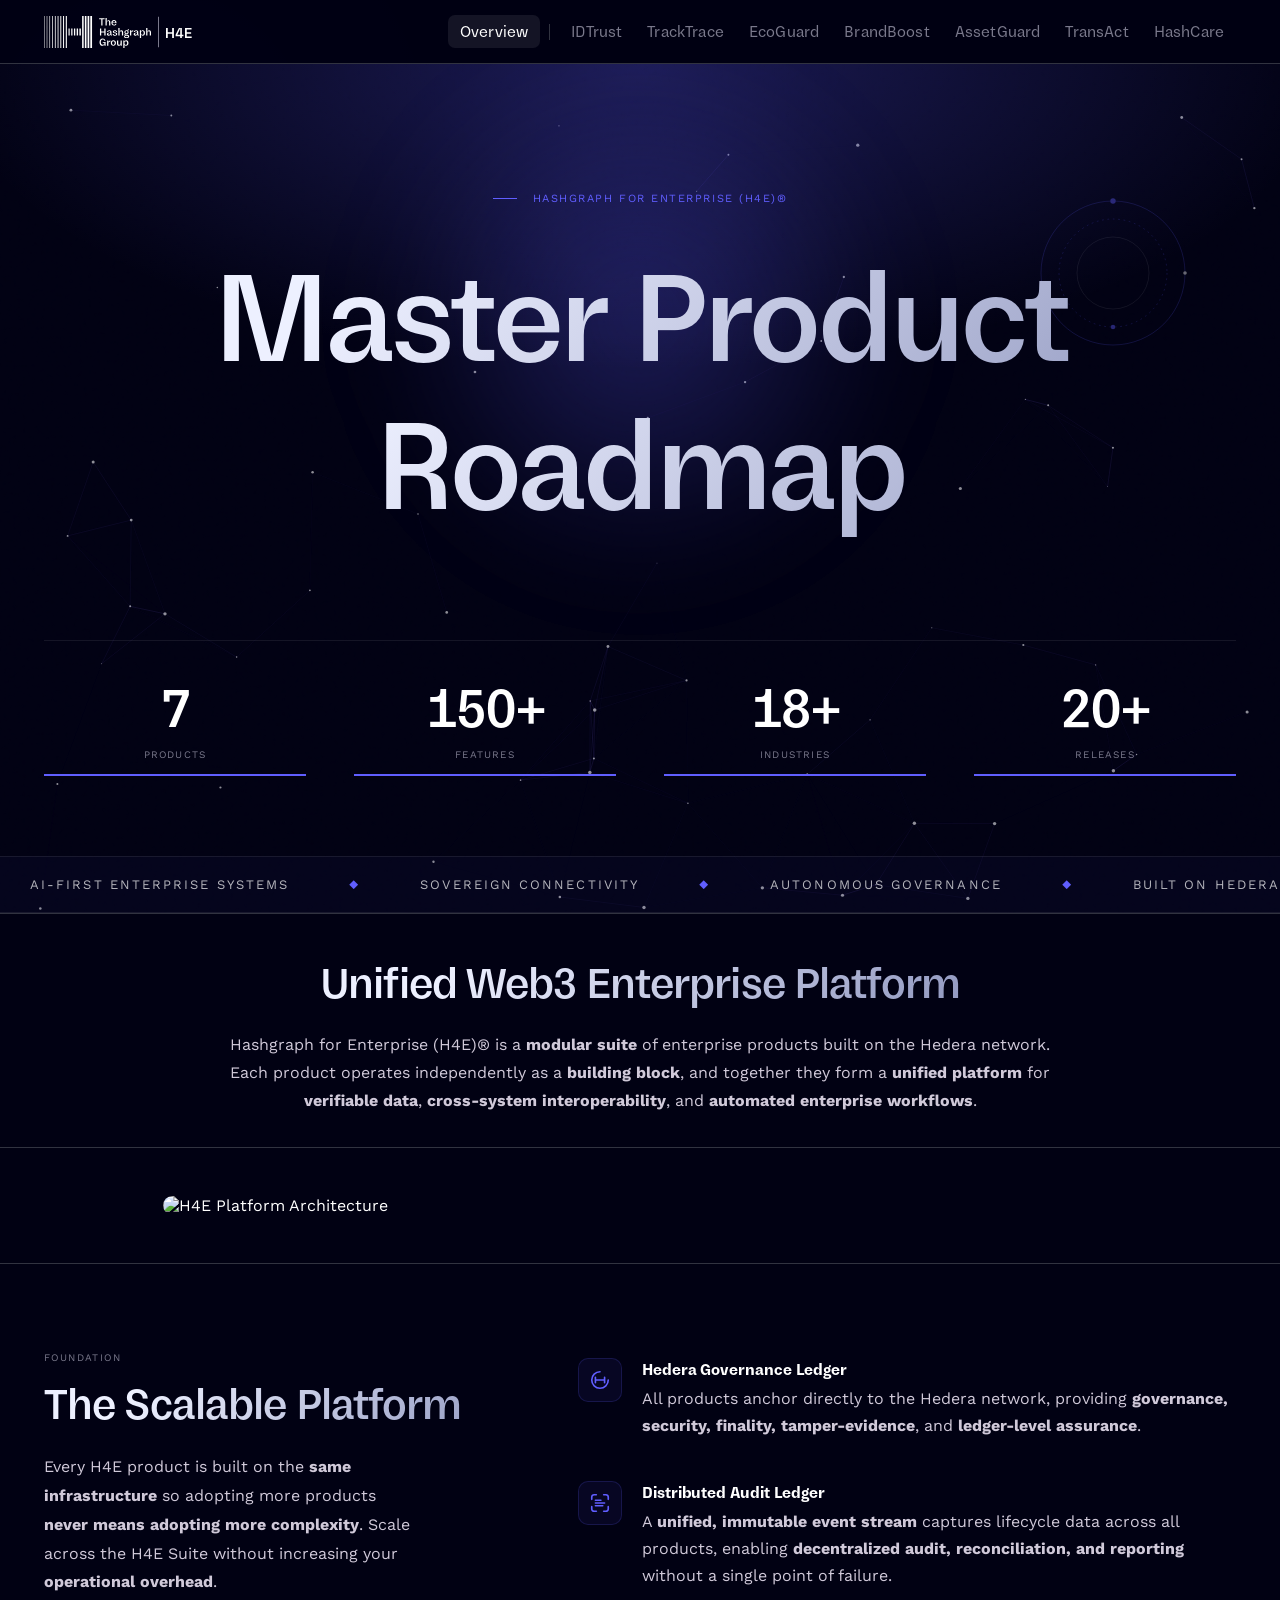
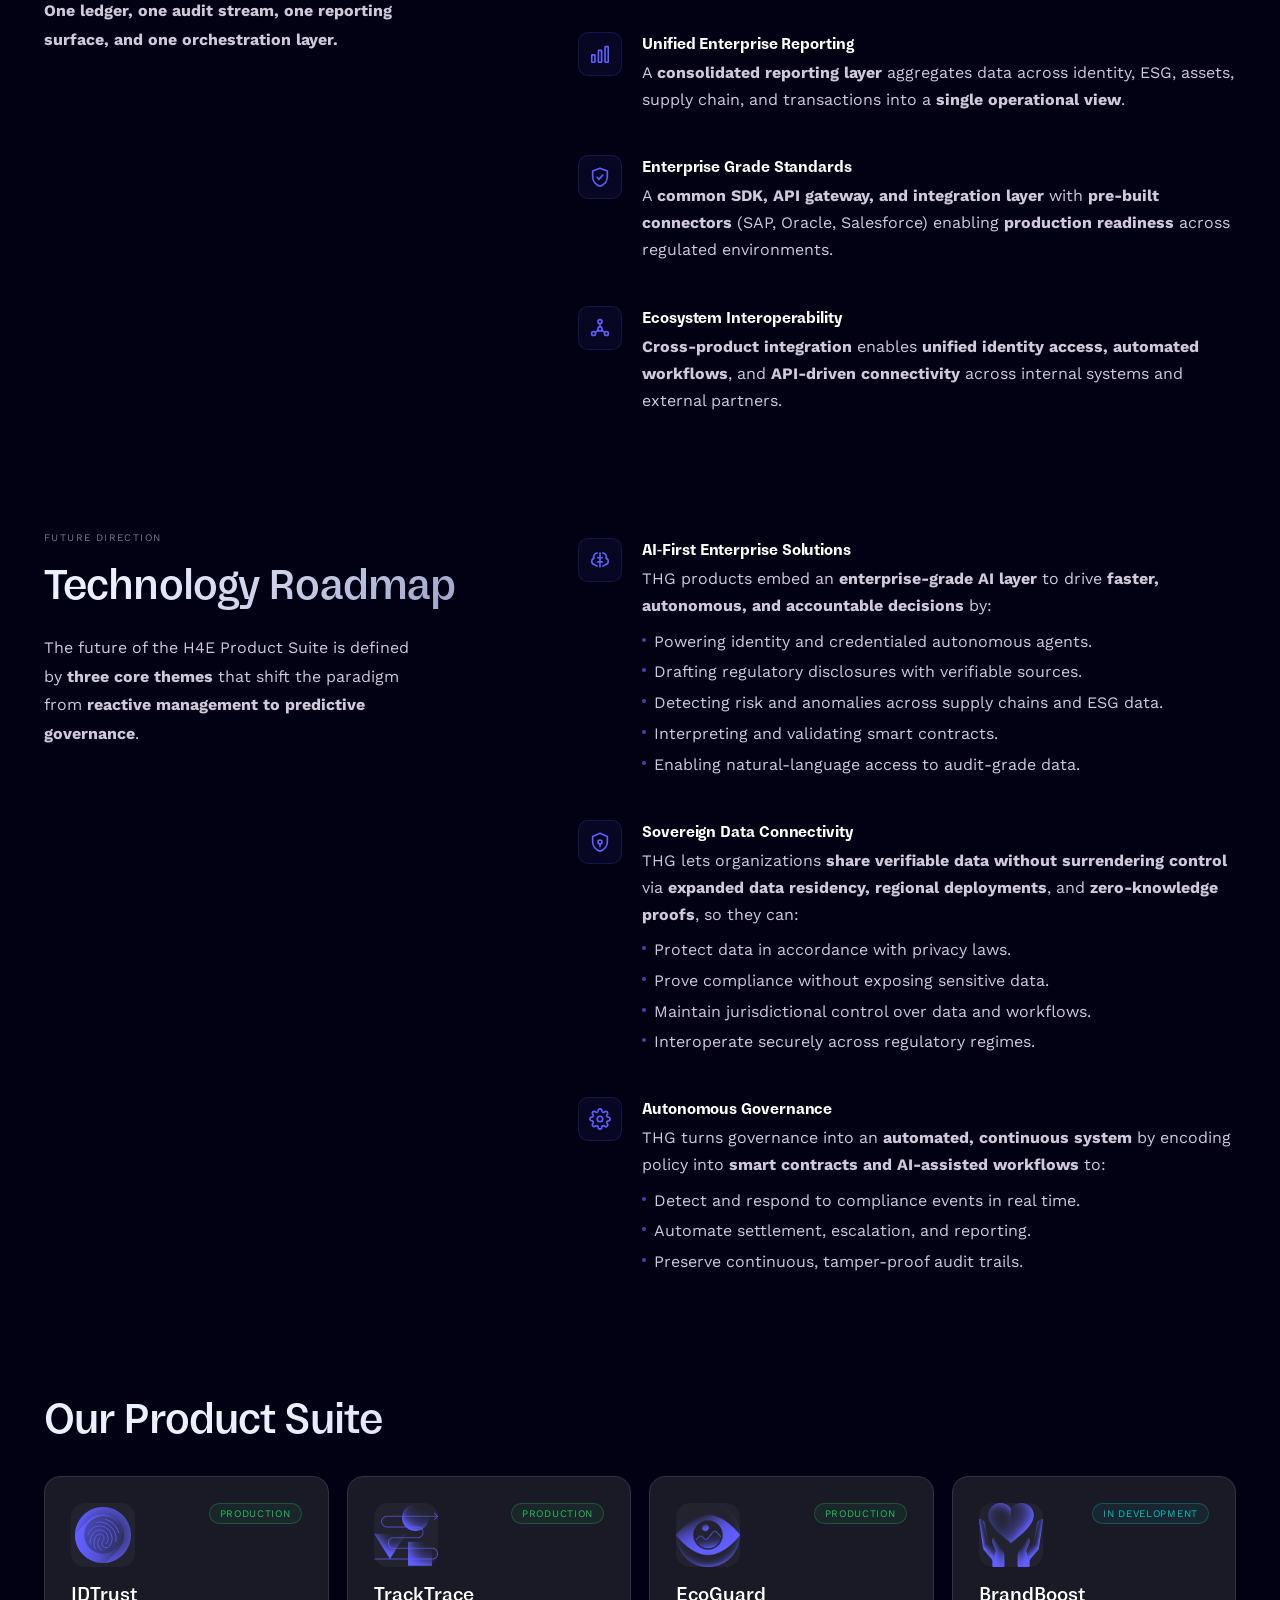
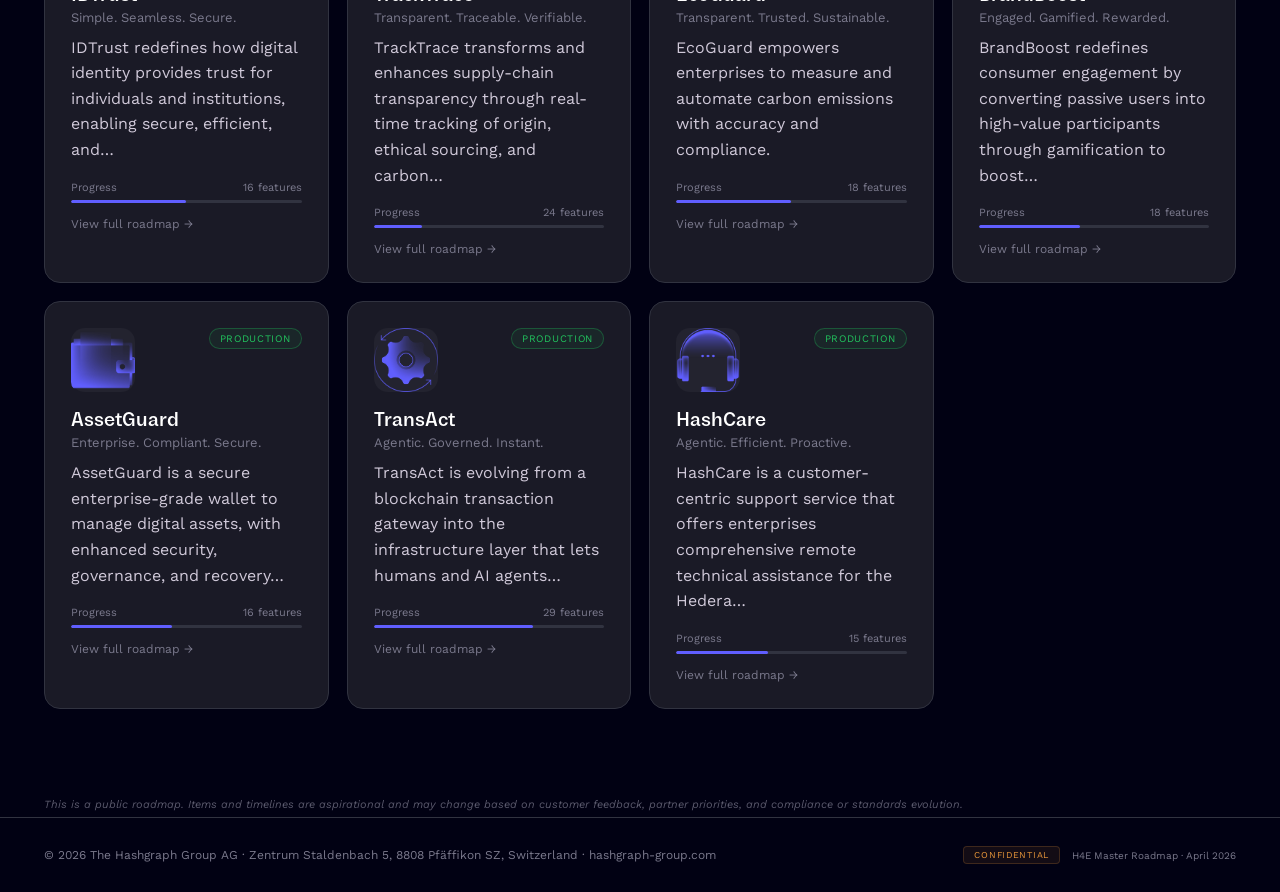
==== index.html @ 120675dd "Add files via upload" ====
<!DOCTYPE html>
<html lang="en">
<head>
<meta charset="UTF-8">
<meta name="viewport" content="width=device-width, initial-scale=1.0">
<title>H4E Master Product Roadmap · The Hashgraph Group</title>
<link rel="preconnect" href="https://fonts.googleapis.com">
<link rel="preconnect" href="https://fonts.gstatic.com" crossorigin>
<link href="https://fonts.googleapis.com/css2?family=Work+Sans:wght@400;500;600&display=swap" rel="stylesheet">
<link rel="icon" type="image/svg+xml" href="data:image/svg+xml,%3Csvg xmlns='http://www.w3.org/2000/svg' viewBox='0 -8 48 48'%3E%3Cpath fill='%23EDF0FF' d='M 0.47 0 L 0 0 L 0 32 L 0.47 32 Z M 3.866 0 L 3.277 0 L 3.277 32 L 3.866 32 Z M 7.261 0 L 6.557 0 L 6.557 32 L 7.261 32 Z M 10.655 0 L 9.833 0 L 9.833 32 L 10.655 32 Z M 14.051 0 L 13.11 0 L 13.11 32 L 14.051 32 Z M 17.446 0 L 16.387 0 L 16.387 32 L 17.446 32 Z M 20.841 0 L 19.667 0 L 19.667 32 L 20.841 32 Z M 24.233 0 L 22.94 0 L 22.94 32 L 24.233 32 Z M 27.628 12.434 L 26.217 12.434 L 26.217 19.56 L 27.628 19.56 Z M 31.023 12.434 L 29.494 12.434 L 29.494 19.56 L 31.023 19.56 Z M 34.418 12.434 L 32.77 12.434 L 32.77 19.56 L 34.418 19.56 Z M 37.813 12.434 L 36.05 12.434 L 36.05 19.56 L 37.813 19.56 Z M 41.208 0 L 39.327 0 L 39.327 32 L 41.208 32 Z M 44.604 0 L 42.604 0 L 42.604 32 L 44.604 32 Z M 47.999 0 L 45.88 0 L 45.88 32 L 47.999 32 Z'/%3E%3C/svg%3E">
<style>
  @font-face{
    font-family:'THG Swinton';
    src:url('fonts/THGSwinton-Regular.woff2') format('woff2');
    font-weight:400;
    font-style:normal;
    font-display:swap;
  }
  @font-face{
    font-family:'THG Swinton';
    src:url('fonts/THGSwinton-Medium.woff2') format('woff2');
    font-weight:500;
    font-style:normal;
    font-display:swap;
  }
  @font-face{
    font-family:'THG Swinton';
    src:url('fonts/THGSwinton-Bold.woff2') format('woff2');
    font-weight:700;
    font-style:normal;
    font-display:swap;
  }
  :root {
    /* THG Brand Portal Typography: Swinton Regular = body/lead/notes; Medium = headlines & subheads; Bold = titles & emphasis */
    --font-body:'Work Sans',sans-serif;
    --font-display:'THG Swinton',Georgia,'Times New Roman',serif;
    --bg: #010113;
    --surface: #1a1a26;
    --surface2: #0d0d1f;
    --border: #313340;
    --border-active: #4a4d5c;
    --text: #ffffff;
    --text-2: #d0c9d9;
    --text-3: #7a798c;
    --accent: #605EFF;
    --c-transact:    #3c39e6;
    --c-ecoguard:    #27AE60;
    --c-idtrust:     #A78BFA;
    --c-tracktrace:  #F0B35E;
    --c-assetguard:  #0EA5E9;
    --c-hashcare:    #D946EF;
    --c-brandboost:  #22D3EE;
    --bg-transact:   rgba(96,94,255,0.09);
    --bg-ecoguard:   rgba(39,174,96,0.09);
    --bg-idtrust:    rgba(139,111,255,0.09);
    --bg-tracktrace: rgba(232,150,58,0.09);
    --bg-assetguard: rgba(46,156,202,0.09);
    --bg-hashcare:   rgba(232,67,147,0.09);
    --bg-brandboost: rgba(0,197,190,0.09);
  }
  *,*::before,*::after{box-sizing:border-box;margin:0;padding:0;}
  html{scroll-behavior:smooth;}
  body{font-family:var(--font-body);font-weight:400;background:var(--bg);color:var(--text);min-height:100vh;overflow-x:hidden;}
  .bg-orbs{position:fixed;inset:0;z-index:0;pointer-events:none;overflow:hidden;}
  .bg-orbs::before{content:'';position:absolute;width:700px;height:700px;top:-200px;left:-200px;background:radial-gradient(circle,rgba(96,94,255,0.07) 0%,transparent 70%);border-radius:50%;}
  .bg-orbs::after{content:'';position:absolute;width:600px;height:600px;bottom:-150px;right:-100px;background:radial-gradient(circle,rgba(0,197,190,0.05) 0%,transparent 70%);border-radius:50%;}
  .wrap{position:relative;z-index:1;}

  /* HEADER */
  header{height:64px;display:flex;align-items:center;justify-content:space-between;padding:0 44px;border-bottom:1px solid var(--border);background:rgba(1,1,19,0.82);backdrop-filter:blur(14px);position:sticky;top:0;z-index:200;}
  .thg-logo{display:inline-flex;align-items:center;text-decoration:none;color:var(--text);height:32px;transition:opacity .2s;}
  .thg-logo:hover{opacity:.8;}
  .thg-logo svg{height:32px;width:auto;display:block;fill:currentColor;}
  .hdr-pill{font-family:var(--font-body);font-weight:400;font-size:10px;letter-spacing:0.1em;text-transform:uppercase;color:var(--accent);background:var(--bg-transact);border:1px solid rgba(96,94,255,0.25);padding:4px 12px;border-radius:20px;}
  .hdr-right{display:flex;align-items:center;gap:16px;}
  .hdr-conf{font-family:var(--font-body);font-weight:400;font-size:10px;letter-spacing:0.08em;text-transform:uppercase;color:#E8963A;background:rgba(232,150,58,0.08);border:1px solid rgba(232,150,58,0.2);padding:3px 10px;border-radius:4px;}
  .hdr-date{font-family:var(--font-body);font-weight:400;font-size:11px;color:var(--text-3);}

  /* HERO */
  .hero{padding:64px 44px 52px;border-bottom:1px solid var(--border);}
  .hero-sec{display:none;}
  .hero-sec.on{display:block;animation:fadeUp .3s ease both;}
  .hero-eyebrow{display:inline-flex;align-items:center;gap:10px;font-family:var(--font-body);font-weight:400;font-size:11px;letter-spacing:0.14em;text-transform:uppercase;color:var(--accent);margin-bottom:22px;}
  .hero-eyebrow::before{content:'';width:24px;height:1px;background:var(--accent);}
  .hero-h1{font-family:var(--font-display);font-size:clamp(44px,6vw,76px);font-weight:500;line-height:1.04;letter-spacing:-0.025em;background:linear-gradient(130deg,#EDF0FF 20%,#9198C0 100%);-webkit-background-clip:text;-webkit-text-fill-color:transparent;background-clip:text;max-width:680px;margin-bottom:18px;}
  .hero-sub{font-size:16px;color:var(--text-2);line-height:1.75;max-width:500px;margin-bottom:48px;}
  .hero-stats{display:flex;gap:48px;flex-wrap:wrap;}
  .hstat-n{font-family:var(--font-display);font-size:38px;font-weight:500;color:var(--text);line-height:1;}
  .hstat-l{font-size:11px;font-family:var(--font-body);font-weight:400;letter-spacing:0.1em;text-transform:uppercase;color:var(--text-3);margin-top:5px;}
  .hero-product{display:flex;align-items:center;gap:24px;margin-bottom:24px;}
  .hero-logo{width:80px;height:80px;border-radius:16px;object-fit:contain;background:rgba(255,255,255,0.04);padding:6px;}
  .hero-logo-ph{width:80px;height:80px;border-radius:16px;background:rgba(255,255,255,0.04);display:flex;align-items:center;justify-content:center;font-size:36px;}
  .hero-title-wrap{display:flex;flex-direction:column;gap:4px;}
  .hero-tagline{font-size:18px;font-style:normal;color:var(--text-2);}

  /* NAV */
  .main-nav{display:flex;align-items:center;gap:1px;overflow-x:auto;scrollbar-width:none;flex-shrink:1;min-width:0;}
  .main-nav::-webkit-scrollbar{display:none;}
  .nav-sep{width:1px;height:16px;background:var(--border);margin:0 8px;flex-shrink:0;}
  .nav-link{display:flex;align-items:center;gap:7px;padding:7px 12px;font-family:var(--font-display);font-size:16px;font-weight:400;color:var(--text-3);border:none;border-radius:7px;background:none;cursor:pointer;white-space:nowrap;letter-spacing:0.01em;transition:color .2s,background .2s;}
  .nav-link:hover{color:var(--text);background:rgba(255,255,255,0.05);}
  .nav-link.on{color:var(--text);background:rgba(255,255,255,0.08);}
  .nav-link svg,.nav-link img{width:18px;height:18px;border-radius:4px;object-fit:contain;flex-shrink:0;}
  .nav-link .ndot{width:7px;height:7px;border-radius:50%;flex-shrink:0;}

  /* MAIN */
  main{padding:44px;}
  .sec{display:none;}
  .sec.on{display:block;animation:fadeUp .3s ease both;}
  @keyframes fadeUp{from{opacity:0;transform:translateY(10px)}to{opacity:1;transform:translateY(0)}}

  /* SECTION LABEL */
  .slabel{font-family:var(--font-body);font-weight:400;font-size:10px;letter-spacing:0.14em;text-transform:uppercase;color:var(--text-3);display:flex;align-items:center;gap:14px;margin-bottom:22px;margin-top:40px;}
  .slabel:first-child{margin-top:0;}
  .slabel::after{content:'';flex:1;height:1px;background:var(--border);}

  /* PRODUCT CARDS */
  .pgrid{display:grid;grid-template-columns:repeat(4,1fr);gap:18px;margin-bottom:44px;max-width:1440px;margin-left:auto;margin-right:auto;padding:0;}
  @media(min-width:1441px){.pgrid{padding:0 8px;}}
  @media(max-width:1200px){.pgrid{grid-template-columns:repeat(3,1fr);max-width:none;}}
  .pcard{background:var(--surface);border:1px solid var(--border);border-radius:16px;padding:26px;cursor:pointer;position:relative;overflow:hidden;transition:border-color .22s,transform .22s,box-shadow .22s;}
  .pcard:hover{border-color:var(--border-active);transform:translateY(-3px);box-shadow:0 18px 48px rgba(0,0,0,0.45);}
  .pcard::before{content:'';position:absolute;inset:0;opacity:0;border-radius:inherit;transition:opacity .25s;pointer-events:none;}
  .pcard:hover::before{opacity:1;}
  .pcard[data-p=transact]::before{background:radial-gradient(ellipse 80% 60% at 0% 0%,var(--bg-transact),transparent);}
  .pcard[data-p=ecoguard]::before{background:radial-gradient(ellipse 80% 60% at 0% 0%,var(--bg-ecoguard),transparent);}
  .pcard[data-p=idtrust]::before{background:radial-gradient(ellipse 80% 60% at 0% 0%,var(--bg-idtrust),transparent);}
  .pcard[data-p=tracktrace]::before{background:radial-gradient(ellipse 80% 60% at 0% 0%,var(--bg-tracktrace),transparent);}
  .pcard[data-p=assetguard]::before{background:radial-gradient(ellipse 80% 60% at 0% 0%,var(--bg-assetguard),transparent);}
  .pcard[data-p=hashcare]::before{background:radial-gradient(ellipse 80% 60% at 0% 0%,var(--bg-hashcare),transparent);}
  .pcard[data-p=brandboost]::before{background:radial-gradient(ellipse 80% 60% at 0% 0%,var(--bg-brandboost),transparent);}

  .pcard-top{display:flex;align-items:flex-start;justify-content:space-between;margin-bottom:16px;}
  .pcard-logo{width:56px;height:56px;border-radius:12px;object-fit:contain;background:rgba(255,255,255,0.04);padding:4px;}
  .pcard-logo-ph{width:56px;height:56px;border-radius:12px;background:rgba(255,255,255,0.04);display:flex;align-items:center;justify-content:center;font-size:26px;}
  .pbadge{font-family:var(--font-body);font-weight:400;font-size:10px;letter-spacing:0.07em;text-transform:uppercase;padding:4px 10px;border-radius:20px;border:1px solid;}
  .b-live{color:#22C55E;border-color:rgba(34,197,94,.3);background:rgba(34,197,94,.07);}
  .b-active{color:#00C5BE;border-color:rgba(0,197,190,.3);background:rgba(0,197,190,.07);}
  .b-new{color:#E8963A;border-color:rgba(232,150,58,.3);background:rgba(232,150,58,.07);}
  .b-evo{color:#E84393;border-color:rgba(232,67,147,.3);background:rgba(232,67,147,.07);}

  .pcard-name{font-family:var(--font-display);font-size:20px;font-weight:500;color:var(--text);margin-bottom:4px;}
  .pcard-tag{font-size:13px;font-style:normal;font-weight:400;color:var(--text-3);margin-bottom:10px;}
  .pcard-desc{font-size:16px;color:var(--text-2);line-height:1.6;margin-bottom:18px;}
  .pill-row{display:flex;gap:6px;flex-wrap:wrap;margin-bottom:18px;}
  .pill{font-size:11px;font-weight:500;padding:3px 10px;border-radius:20px;border:1px solid;}
  .prog-meta{display:flex;justify-content:space-between;font-size:11px;font-family:var(--font-body);font-weight:400;color:var(--text-3);margin-bottom:6px;}
  .prog-bar{height:3px;background:var(--border);border-radius:2px;overflow:hidden;}
  .prog-fill{height:100%;border-radius:2px;transition:width 1.1s cubic-bezier(.4,0,.2,1);}
  .pcard-cta{margin-top:14px;font-size:12px;color:var(--text-3);transition:color .2s;}
  .pcard:hover .pcard-cta{color:var(--accent);}

  /* INFRA */
  .infra-grid{display:grid;grid-template-columns:repeat(auto-fill,minmax(240px,1fr));gap:14px;margin-bottom:44px;}
  .infra-card{background:var(--surface);border:1px solid var(--border);border-radius:12px;padding:18px;}
  .infra-icon{font-size:20px;margin-bottom:8px;}
  .infra-title{font-family:var(--font-display);font-size:14px;font-weight:500;color:var(--text);margin-bottom:5px;}
  .infra-desc{font-size:16px;color:var(--text-2);line-height:1.6;}

  /* TIMELINE */
  .tl-wrap{overflow-x:auto;border:1px solid var(--border);border-radius:16px;background:var(--surface);}
  .tl-inner{min-width:860px;}
  .tl-year-row{display:grid;grid-template-columns:168px 4fr 4fr;background:rgba(255,255,255,0.025);border-bottom:1px solid var(--border);}
  .tl-yr-cell{padding:9px 14px;font-family:var(--font-body);font-size:10px;font-weight:500;letter-spacing:0.12em;text-transform:uppercase;border-right:1px solid var(--border);text-align:center;}
  .tl-yr-cell.y26{color:var(--accent);}
  .tl-yr-cell.y27{color:var(--c-brandboost);}
  .tl-head{display:grid;grid-template-columns:168px repeat(8,1fr);background:var(--surface2);border-bottom:1px solid var(--border);position:sticky;top:0;z-index:10;}
  .tl-hc{padding:13px 10px;font-family:var(--font-body);font-weight:400;font-size:10px;color:var(--text-3);letter-spacing:0.08em;text-align:center;border-right:1px solid var(--border);}
  .tl-hc:first-child{text-align:left;padding-left:16px;}
  .tl-hc.now{color:var(--c-brandboost);}
  .tl-row{display:grid;grid-template-columns:168px repeat(8,1fr);border-bottom:1px solid var(--border);min-height:54px;align-items:center;}
  .tl-row:last-child{border-bottom:none;}
  .tl-row:hover{background:rgba(255,255,255,0.018);}
  .tl-prod{padding:10px 14px;display:flex;align-items:center;gap:9px;border-right:1px solid var(--border);}
  .tl-plogo{width:22px;height:22px;border-radius:5px;object-fit:contain;flex-shrink:0;background:rgba(255,255,255,0.04);padding:2px;}
  .tl-pname{font-family:var(--font-display);font-size:12px;font-weight:500;color:var(--text);white-space:nowrap;overflow:hidden;text-overflow:ellipsis;}
  .tl-cell{padding:7px 4px;border-right:1px solid var(--border);height:100%;display:flex;align-items:center;}
  .tl-block{border-radius:6px;padding:5px 9px;font-size:10px;font-weight:500;white-space:nowrap;overflow:hidden;text-overflow:ellipsis;width:100%;}

  /* DETAIL */
  .back-btn{display:inline-flex;align-items:center;gap:8px;font-size:13px;color:var(--text-2);cursor:pointer;background:none;border:none;font-family:inherit;padding:0;margin-bottom:30px;transition:color .2s;}
  .back-btn:hover{color:var(--text);}
  .back-btn svg{transition:transform .2s;}
  .back-btn:hover svg{transform:translateX(-3px);}
  .d-hero{display:grid;grid-template-columns:1fr 270px;gap:30px;margin-bottom:36px;align-items:start;}
  @media(max-width:720px){.d-hero{grid-template-columns:1fr;}}
  .d-product-identity{display:flex;align-items:center;gap:18px;margin-bottom:20px;}
  .d-logo{width:68px;height:68px;border-radius:14px;object-fit:contain;background:rgba(255,255,255,0.04);padding:5px;}
  .d-logo-ph{width:68px;height:68px;border-radius:14px;display:flex;align-items:center;justify-content:center;font-size:30px;}
  .d-eyebrow{font-family:var(--font-body);font-weight:400;font-size:10px;letter-spacing:0.12em;text-transform:uppercase;color:var(--text-3);margin-bottom:4px;}
  .d-title{font-family:var(--font-display);font-size:36px;font-weight:700;color:var(--text);line-height:1;}
  .d-tagline{font-size:16px;font-style:normal;font-weight:400;color:var(--text-3);margin-top:4px;}
  .d-desc{font-size:16px;color:var(--text-2);line-height:1.75;max-width:480px;margin-bottom:22px;}
  .d-meta{display:flex;gap:28px;flex-wrap:wrap;}
  .dm-label{font-family:var(--font-body);font-weight:400;font-size:10px;letter-spacing:0.1em;text-transform:uppercase;color:var(--text-3);margin-bottom:4px;}
  .dm-val{font-family:var(--font-display);font-size:14px;font-weight:500;color:var(--text);}
  .d-stat-box{background:var(--surface);border:1px solid var(--border);border-radius:14px;padding:22px;}
  .dsrow{display:flex;justify-content:space-between;align-items:baseline;padding:9px 0;border-bottom:1px solid var(--border);}
  .dsrow:last-child{border-bottom:none;}
  .dsrow-l{font-size:12px;color:var(--text-2);}
  .dsrow-v{font-family:var(--font-display);font-size:22px;font-weight:700;}

  /* PHASES */
  .phases-grid{display:grid;grid-template-columns:repeat(auto-fit,minmax(270px,1fr));gap:18px;margin-bottom:36px;}
  .phase-card{background:var(--surface);border:1px solid var(--border);border-radius:14px;padding:22px;position:relative;overflow:hidden;}
  .phase-card-accent{position:absolute;top:0;left:0;right:0;height:3px;border-radius:14px 14px 0 0;}
  .ph-num{font-family:var(--font-body);font-weight:400;font-size:10px;letter-spacing:0.1em;text-transform:uppercase;color:var(--text-3);margin-bottom:7px;display:flex;align-items:center;gap:7px;}
  .ph-dot{width:6px;height:6px;border-radius:50%;flex-shrink:0;}
  .ph-title{font-family:var(--font-display);font-size:17px;font-weight:700;color:var(--text);margin-bottom:3px;}
  .ph-time{font-family:var(--font-body);font-weight:400;font-size:11px;color:var(--text-3);margin-bottom:14px;}
  .feat-list{list-style:none;}
  .feat-li{display:flex;align-items:flex-start;gap:8px;padding:5px 0;font-size:14px;color:var(--text-2);border-bottom:1px solid rgba(255,255,255,0.035);line-height:1.5;}
  .feat-li:last-child{border-bottom:none;}
  .feat-dot{width:5px;height:5px;border-radius:50%;flex-shrink:0;margin-top:7px;opacity:.55;}

  /* DECISIONS */
  .dec-grid{display:grid;grid-template-columns:repeat(auto-fill,minmax(280px,1fr));gap:14px;margin-bottom:36px;}
  .dec-card{background:var(--surface);border:1px solid var(--border);border-radius:12px;padding:18px;}
  .dec-title{font-family:var(--font-display);font-size:14px;font-weight:500;color:var(--text);margin-bottom:5px;}
  .dec-body{font-size:16px;color:var(--text-2);line-height:1.6;margin-bottom:10px;}
  .dtag{font-family:var(--font-body);font-weight:400;font-size:10px;padding:3px 8px;border-radius:4px;text-transform:uppercase;letter-spacing:0.06em;}
  .dt-res{background:rgba(34,197,94,.1);color:#22C55E;}
  .dt-tbf{background:rgba(232,150,58,.1);color:#E8963A;}
  .dt-oos{background:rgba(239,68,68,.1);color:#EF4444;}
  .dt-open{background:rgba(96,94,255,.1);color:#605EFF;}

  /* PROJECTS */
  .proj-grid{display:grid;grid-template-columns:repeat(auto-fill,minmax(230px,1fr));gap:14px;margin-bottom:36px;}
  .proj-card{background:var(--surface);border:1px solid var(--border);border-radius:12px;padding:18px;}
  .proj-tag{font-family:var(--font-body);font-weight:400;font-size:10px;letter-spacing:0.1em;text-transform:uppercase;margin-bottom:8px;}
  .proj-name{font-family:var(--font-display);font-size:14px;font-weight:500;color:var(--text);margin-bottom:4px;}
  .proj-desc{font-size:16px;color:var(--text-2);}

  /* INFO BANNER */
  .info-banner{border-radius:12px;padding:18px;margin-bottom:36px;font-size:13px;line-height:1.65;}
  .info-banner strong{display:block;font-size:13px;font-weight:700;margin-bottom:5px;}

  /* OVERVIEW HERO */
  .overview-hero{display:flex;flex-direction:column;gap:32px;margin-bottom:64px;}
  .overview-hero-content{display:flex;flex-direction:column;gap:18px;max-width:820px;margin:0 auto;text-align:center;align-items:center;}
  .overview-title{font-family:var(--font-display);font-size:44px;font-weight:500;color:var(--text);line-height:1.05;letter-spacing:-0.02em;background:linear-gradient(130deg,#EDF0FF 20%,#9198C0 100%);-webkit-background-clip:text;-webkit-text-fill-color:transparent;background-clip:text;}
  .overview-desc{font-size:16px;color:var(--text-2);line-height:1.75;}
  .overview-hero-image{width:100vw;position:relative;left:50%;transform:translateX(-50%);background:var(--bg);border:none;border-top:1px solid var(--border);border-bottom:1px solid var(--border);border-radius:0;padding:48px 44px;box-sizing:border-box;}
  .platform-diagram{width:80%;max-width:1100px;height:auto;border-radius:10px;display:block;margin:0 auto;}
  @media(max-width:900px){.overview-title{font-size:34px;}}

  /* SPLIT SECTIONS (Scalable / Tech Roadmap) */
  .split-section{display:grid;grid-template-columns:1fr 1.4fr;gap:64px;margin-bottom:88px;align-items:start;padding-top:24px;}
  .split-left{position:sticky;top:148px;}
  .split-eyebrow{font-family:var(--font-body);font-weight:400;font-size:10px;letter-spacing:0.14em;text-transform:uppercase;color:var(--text-3);margin-bottom:16px;}
  .split-title{font-family:var(--font-display);font-size:44px;font-weight:500;color:var(--text);line-height:1.05;letter-spacing:-0.02em;background:linear-gradient(130deg,#EDF0FF 20%,#9198C0 100%);-webkit-background-clip:text;-webkit-text-fill-color:transparent;background-clip:text;margin-bottom:20px;}
  .split-intro{font-family:var(--font-body);font-size:16px;font-weight:400;color:var(--text-2);line-height:1.8;max-width:380px;}
  .split-right{display:flex;flex-direction:column;gap:30px;}
  .icon-list-item{display:flex;gap:20px;align-items:flex-start;padding:6px 0;}
  .ili-icon{width:44px;height:44px;flex-shrink:0;display:flex;align-items:center;justify-content:center;background:rgba(96,94,255,0.07);border:1px solid rgba(96,94,255,0.18);border-radius:10px;color:var(--accent);}
  .ili-icon svg{width:22px;height:22px;display:block;}
  .ili-content{flex:1;padding-top:2px;}
  .ili-title{font-family:var(--font-display);font-size:16px;font-weight:700;color:var(--text);margin-bottom:6px;letter-spacing:-0.005em;}
  .ili-desc{font-size:16px;color:var(--text-2);line-height:1.7;}
  .ili-list{margin-top:10px;display:flex;flex-direction:column;gap:6px;}
  .ili-li{display:flex;gap:8px;align-items:flex-start;font-size:16px;color:var(--text-2);line-height:1.55;}
  .ili-li::before{content:'';width:4px;height:4px;border-radius:50%;background:var(--accent);flex-shrink:0;margin-top:8px;opacity:.7;}
  @media(max-width:900px){.split-section{grid-template-columns:1fr;gap:36px;}.split-left{position:static;}.split-title{font-size:34px;}}

  /* PRODUCT SUITE - split layout (title left, list right) */
  .suite-heading-title{font-family:var(--font-display);font-size:44px;font-weight:500;color:var(--text);line-height:1.05;letter-spacing:-0.02em;background:linear-gradient(130deg,#EDF0FF 20%,#9198C0 100%);-webkit-background-clip:text;-webkit-text-fill-color:transparent;background-clip:text;}
  .suite-cards-section{margin-bottom:32px;padding-top:24px;}
  #suite-pgrid .pcard::before{background:radial-gradient(ellipse 80% 60% at 0% 0%,rgba(96,94,255,0.1),transparent);}
  #suite-pgrid .pcard-logo-ph{width:64px;height:64px;border-radius:14px;flex-shrink:0;}
  #suite-pgrid .pcard-logo-ph img{width:100%;height:100%;object-fit:contain;border-radius:10px;}
  @media(max-width:900px){.suite-heading-title{font-size:34px;}}

  /* FOOTER */
  footer{padding:28px 44px;border-top:1px solid var(--border);display:flex;justify-content:space-between;align-items:center;gap:16px;flex-wrap:wrap;}
  .ft-l{font-size:12px;color:var(--text-3);}
  .ft-r{display:flex;align-items:center;gap:12px;font-family:var(--font-body);font-weight:400;font-size:10px;color:var(--text-3);}

  @media(max-width:640px){
    header{padding:0 20px;}
    .hero{padding:36px 20px 32px;}
    main{padding:24px 20px;}
    footer{padding:24px 20px;flex-direction:column;align-items:flex-start;}
    .d-hero{grid-template-columns:1fr;}
  }

  /* ============================================================
     H4E MEGA HERO + LIVE TICKER (ported from Roadmap Remix)
     ============================================================ */
  .h4e-mega-hero{position:relative;overflow:hidden;background:var(--bg);color:#fff;border-bottom:1px solid var(--border);}
  .h4e-mega-hero .mh-canvas{position:absolute;inset:0;width:100%;height:100%;pointer-events:none;display:block;}
  .h4e-mega-hero .mh-glow{position:absolute;inset:0;background:radial-gradient(ellipse 90% 60% at 50% 0%,rgba(96,94,255,0.28) 0%,transparent 60%);pointer-events:none;}
  .h4e-mega-hero .mh-breathe{position:absolute;top:30%;left:50%;width:600px;height:600px;margin-left:-300px;margin-top:-300px;border-radius:50%;background:radial-gradient(circle,rgba(96,94,255,0.30) 0%,transparent 60%);filter:blur(50px);pointer-events:none;animation:mhBreathe 6s ease-in-out infinite;}
  .h4e-mega-hero .mh-noise{position:absolute;inset:0;pointer-events:none;opacity:0.05;mix-blend-mode:overlay;background-image:url("data:image/svg+xml,%3Csvg viewBox='0 0 200 200' xmlns='http://www.w3.org/2000/svg'%3E%3Cfilter id='n'%3E%3CfeTurbulence type='fractalNoise' baseFrequency='0.9'/%3E%3C/filter%3E%3Crect width='100%25' height='100%25' filter='url(%23n)'/%3E%3C/svg%3E");}
  .h4e-mega-hero .mh-glyph-wrap{position:absolute;top:14%;right:6%;width:180px;height:180px;pointer-events:none;will-change:transform;}
  .h4e-mega-hero .mh-glyph{width:100%;height:100%;opacity:0.4;animation:mhSpinSlow 24s linear infinite;}
  .h4e-mega-hero .mh-glyph svg{width:100%;height:100%;display:block;}

  .h4e-mega-hero .mh-inner{position:relative;padding:120px 44px 80px;max-width:1440px;margin:0 auto;z-index:5;}
  .h4e-mega-hero .mh-eyebrow{display:inline-flex;align-items:center;gap:16px;font-family:var(--font-body);font-weight:400;font-size:11px;letter-spacing:0.14em;text-transform:uppercase;color:var(--accent);margin-bottom:40px;}
  .h4e-mega-hero .mh-eyebrow::before{content:'';width:24px;height:1px;background:currentColor;}
  .h4e-mega-hero .mh-title{font-family:var(--font-display);font-weight:500;font-size:clamp(56px,10vw,148px);line-height:0.95;letter-spacing:-0.03em;margin:0;}
  .h4e-mega-hero .mh-title-line{display:block;background:linear-gradient(130deg,#EDF0FF 25%,#9198C0 100%);-webkit-background-clip:text;-webkit-text-fill-color:transparent;background-clip:text;}
  .h4e-mega-hero .mh-title-suffix{display:inline-block;color:var(--accent);font-family:var(--font-display);font-style:normal;font-weight:500;margin-left:24px;-webkit-text-fill-color:var(--accent);}
  .h4e-mega-hero .mh-body{display:grid;grid-template-columns:1fr 1fr;gap:80px;margin-top:56px;align-items:end;}
  .h4e-mega-hero .mh-lead{font-family:var(--font-body);font-size:24px;line-height:1.65;color:var(--text-2);max-width:580px;font-weight:400;margin:0;}
  .h4e-mega-hero .mh-lead strong{color:var(--text);font-weight:700;}
  .h4e-mega-hero .mh-cta-row{display:flex;gap:12px;justify-content:flex-end;flex-wrap:wrap;}
  .h4e-mega-hero .mh-stats{margin-top:88px;padding-top:40px;border-top:1px solid rgba(255,255,255,0.08);display:grid;grid-template-columns:repeat(4,1fr);gap:48px;}
  .h4e-mega-hero .mh-stat-n{font-family:var(--font-display);font-weight:500;font-size:56px;line-height:1;letter-spacing:-0.04em;color:var(--text);}
  .h4e-mega-hero .mh-stat-n--meta{font-size:26px;letter-spacing:-0.01em;}
  .h4e-mega-hero .mh-stat-l{margin-top:12px;font-family:var(--font-body);font-weight:400;font-size:10px;letter-spacing:0.12em;text-transform:uppercase;color:var(--text-3);}
  .h4e-mega-hero .mh-stat-bar{margin-top:14px;height:2px;background:rgba(255,255,255,0.08);overflow:hidden;}
  .h4e-mega-hero .mh-stat-bar > span{display:block;height:100%;background:var(--accent);transform:scaleX(0);transform-origin:left;}
  .h4e-mega-hero.in .mh-stat-bar > span{animation:mhLineGrow 1.4s cubic-bezier(.2,.8,.2,1) forwards;}

  /* Master hero — centered layout */
  .mh-inner--master{text-align:center;}
  .mh-inner--master .mh-eyebrow{justify-content:center;}
  .mh-inner--master .mh-title{margin:0 auto;}
  .mh-inner--master .mh-lead{text-align:center;max-width:860px;margin:48px auto 0;}
  .mh-lead--centered{text-align:center;max-width:680px;margin:48px auto 0;font-size:18px;line-height:1.7;color:var(--text-2);}
  .mh-stats--master{margin-top:72px;padding-top:40px;border-top:1px solid rgba(255,255,255,0.08);display:grid;grid-template-columns:repeat(4,1fr);gap:48px;}

  /* Product page hero */
  .mh-product-symbol{width:130px;height:130px;display:flex;align-items:center;justify-content:center;margin-bottom:20px;}
  .mh-product-symbol img{width:130px;height:130px;object-fit:contain;}
  .mh-product-symbol svg{width:130px;height:130px;}
  .mh-product-name{font-family:var(--font-display);font-size:clamp(56px,9vw,128px);font-weight:500;line-height:0.94;letter-spacing:-0.03em;margin:0 0 14px;background:linear-gradient(130deg,#EDF0FF 25%,#9198C0 100%);-webkit-background-clip:text;-webkit-text-fill-color:transparent;background-clip:text;}
  .ph-layout{display:grid;grid-template-columns:1fr 288px;gap:52px;align-items:end;}
  .ph-logo{width:40px;height:40px;border-radius:9px;background:rgba(255,255,255,0.05);flex-shrink:0;display:flex;align-items:center;justify-content:center;overflow:hidden;}
  .ph-logo img,.ph-logo svg{width:32px;height:32px;object-fit:contain;}
  .ph-name{font-family:var(--font-display);font-size:clamp(44px,7vw,88px);font-weight:700;line-height:0.94;letter-spacing:-0.03em;margin:0 0 14px;background:linear-gradient(130deg,#EDF0FF 25%,#9198C0 100%);-webkit-background-clip:text;-webkit-text-fill-color:transparent;background-clip:text;}
  .ph-tagline{font-size:17px;font-weight:400;color:var(--text-3);margin:0 0 22px;font-style:italic;}
  .ph-summary{font-size:16px;color:var(--text-2);line-height:1.75;max-width:600px;margin:0 0 20px;}
  .ph-content{font-size:14px;font-weight:400;color:var(--text-3);line-height:1.55;max-width:600px;margin:0 0 32px;font-style:normal;}
  .ph-strip{display:flex;gap:36px;padding-top:22px;flex-wrap:wrap;}
  .ph-strip-item{display:flex;flex-direction:column;gap:5px;}
  .ph-strip-lbl{font-size:13px;color:var(--text-3);font-family:var(--font-body);}
  .ph-strip-val{font-family:var(--font-display);font-size:38px;font-weight:500;color:var(--text);line-height:1;}
  .ph-strip-val--accent{color:var(--accent);-webkit-text-fill-color:var(--accent);}
  .ph-card{border:1px solid var(--border);border-radius:14px;overflow:hidden;}
  .ph-stat-row{display:flex;justify-content:space-between;align-items:flex-start;gap:12px;padding:13px 20px;border-bottom:1px solid var(--border);}
  .ph-stat-row:last-child{border-bottom:none;}
  .ph-stat-lbl{font-size:13px;color:var(--text-3);}
  .ph-stat-val{font-family:var(--font-display);font-size:18px;font-weight:500;color:var(--accent);-webkit-text-fill-color:var(--accent);}
  @media(max-width:900px){.ph-layout{grid-template-columns:1fr;}.ph-card{display:none;}}

  /* Product highlights card grid */
  .ps-hi-grid{display:grid;grid-template-columns:repeat(3,1fr);gap:12px;padding-top:20px;}
  .ps-hi-card{border:1px solid var(--border);border-radius:12px;padding:20px 20px 22px;display:flex;flex-direction:column;gap:10px;transition:border-color .22s,transform .22s;}
  .ps-hi-card:hover{border-color:var(--border-active);transform:translateY(-2px);}
  .ps-hi-num{font-family:var(--font-display);font-size:11px;font-weight:500;letter-spacing:0.1em;opacity:0.55;}
  .ps-hi-text{font-size:14px;color:var(--text-2);line-height:1.55;margin:0;}
  @media(max-width:720px){.ps-hi-grid{grid-template-columns:repeat(2,1fr);}}
  @media(max-width:480px){.ps-hi-grid{grid-template-columns:1fr;}}

  /* Premium horizontal Product Highlights strip — single container, vertical dividers */
  .ps-highlights-strip{
    margin-top:24px;
    padding:38px 40px;
    background:linear-gradient(135deg, rgba(22,24,40,0.55) 0%, rgba(14,15,28,0.4) 100%);
    border:1px solid rgba(255,255,255,0.06);
    border-radius:18px;
    backdrop-filter:blur(24px) saturate(140%);
    -webkit-backdrop-filter:blur(24px) saturate(140%);
    position:relative;
    overflow:hidden;
  }
  .ps-highlights-strip::before{
    content:'';
    position:absolute;
    inset:0;
    background:radial-gradient(ellipse 70% 100% at 50% 0%, rgba(139,111,255,0.07) 0%, transparent 65%);
    pointer-events:none;
  }
  .ps-highlights-strip-inner{
    display:grid;
    grid-template-columns:repeat(auto-fit, minmax(160px, 1fr));
    gap:0;
    position:relative;
  }
  .ps-strip-item{
    padding:4px 26px;
    border-left:1px solid rgba(255,255,255,0.07);
    display:flex;
    flex-direction:column;
    gap:11px;
    min-width:0;
    position:relative;
  }
  .ps-strip-item:first-child{padding-left:0;border-left:none;}
  .ps-strip-item:last-child{padding-right:0;}
  .ps-strip-marker{
    display:flex;
    align-items:center;
    gap:7px;
    margin-bottom:4px;
  }
  .ps-strip-dot{
    width:4px;
    height:4px;
    border-radius:50%;
    flex-shrink:0;
    box-shadow:0 0 6px currentColor;
    animation:mhPulseDot 2.4s ease-in-out infinite;
    opacity:0.7;
  }
  @media(prefers-reduced-motion:reduce){
    .ps-strip-dot{animation:none;}
  }
  .ps-strip-label{
    font-family:var(--font-body);
    font-size:8.5px;
    font-weight:600;
    letter-spacing:0.2em;
    color:var(--text-3);
    text-transform:uppercase;
    opacity:0.72;
  }
  .ps-strip-title{
    font-family:var(--font-display);
    font-size:17px;
    font-weight:600;
    color:var(--text);
    line-height:1.25;
    letter-spacing:-0.012em;
  }
  .ps-strip-desc{
    font-family:var(--font-body);
    font-size:13px;
    color:var(--text-3);
    line-height:1.5;
    margin:0;
    font-weight:400;
  }
  @media(max-width:1200px){
    .ps-highlights-strip{padding:32px 32px;}
    .ps-highlights-strip-inner{grid-template-columns:repeat(3,1fr);row-gap:0;}
    .ps-strip-item{padding:4px 24px;border-left:1px solid rgba(255,255,255,0.07);}
    .ps-strip-item:nth-child(3n+1){padding-left:0;border-left:none;}
    .ps-strip-item:nth-child(3n){padding-right:0;}
    .ps-strip-item:nth-child(n+4){margin-top:30px;padding-top:30px;border-top:1px solid rgba(255,255,255,0.07);}
  }
  @media(max-width:720px){
    .ps-highlights-strip{padding:28px 22px;border-radius:14px;}
    .ps-highlights-strip-inner{grid-template-columns:1fr;}
    .ps-strip-item{
      padding:22px 0 0 0;
      border-left:none;
      border-top:1px solid rgba(255,255,255,0.07);
      margin-top:0;
    }
    .ps-strip-item:first-child{border-top:none;padding-top:0;}
    .ps-strip-item:nth-child(n+4){margin-top:0;padding-top:22px;border-top:1px solid rgba(255,255,255,0.07);}
    .ps-strip-title{font-size:16px;}
    .ps-strip-desc{font-size:13px;}
  }
  .h4e-mega-hero .mh-marquee{position:relative;border-top:1px solid rgba(255,255,255,0.08);border-bottom:1px solid rgba(255,255,255,0.08);padding:20px 0;background:rgba(96,94,255,0.04);overflow:hidden;z-index:5;}
  .mh-marquee-track{display:flex;width:max-content;will-change:transform;animation:mhMarquee 100s linear infinite;}
  .mh-marquee-token{display:inline-flex;align-items:center;padding:0 30px;white-space:nowrap;font-family:var(--font-body);font-weight:400;font-size:13px;letter-spacing:0.16em;color:rgba(255,255,255,0.7);}
  .mh-marquee-token.diamond{color:var(--accent);}

  .h4e-ticker{background:var(--bg);color:#fff;border-top:1px solid rgba(255,255,255,0.06);border-bottom:1px solid var(--border);overflow:hidden;padding:18px 0;}
  .h4e-ticker-track{display:flex;width:max-content;will-change:transform;animation:mhMarquee 80s linear infinite reverse;}
  .h4e-ticker-item{display:inline-flex;align-items:center;gap:14px;padding:0 28px;white-space:nowrap;border-right:1px solid rgba(255,255,255,0.06);}
  .h4e-ticker-item .ti-product{font-family:var(--font-body);font-weight:400;font-size:11px;color:var(--text-3);letter-spacing:0.12em;}
  .h4e-ticker-item .ti-name{font-size:14px;font-weight:500;color:var(--text);}
  .h4e-ticker-item .ti-status{font-family:var(--font-body);font-weight:400;font-size:11px;letter-spacing:0.10em;}
  .h4e-ticker-item .ti-dot{width:6px;height:6px;border-radius:99px;display:inline-block;}

  .mh-btn-primary{display:inline-flex;align-items:center;gap:8px;padding:13px 22px;background:var(--accent);color:#fff;font-weight:500;font-size:14px;border-radius:999px;text-decoration:none;transition:transform .2s ease,background .2s ease,box-shadow .2s ease;box-shadow:0 8px 20px -8px rgba(96,94,255,0.6);}
  .mh-btn-primary:hover{transform:translateY(-1px);background:#4F4DEB;box-shadow:0 12px 28px -8px rgba(96,94,255,0.8);}
  .mh-btn-ghost{display:inline-flex;align-items:center;gap:8px;padding:13px 22px;background:transparent;color:var(--text);font-weight:500;font-size:14px;border:1px solid rgba(255,255,255,0.18);border-radius:999px;text-decoration:none;transition:background .2s ease,border-color .2s ease;}
  .mh-btn-ghost:hover{background:rgba(255,255,255,0.06);border-color:rgba(255,255,255,0.3);}
  .counter-num{font-variant-numeric:tabular-nums;}

  .mh-reveal{opacity:0;transform:translateY(28px);transition:opacity .9s cubic-bezier(.2,.8,.2,1),transform .9s cubic-bezier(.2,.8,.2,1);}
  .mh-reveal.in{opacity:1;transform:translateY(0);}

  @keyframes mhMarquee{from{transform:translateX(0);}to{transform:translateX(-50%);}}
  @keyframes mhPulseDot{0%,100%{opacity:1;transform:scale(1);}50%{opacity:0.55;transform:scale(0.75);}}
  .mh-pulse-dot{animation:mhPulseDot 2s ease-in-out infinite;}
  @keyframes mhBreathe{0%,100%{opacity:0.55;transform:scale(1);}50%{opacity:0.85;transform:scale(1.05);}}
  @keyframes mhSpinSlow{to{transform:rotate(360deg);}}
  @keyframes mhLetterIn{from{opacity:0;transform:translateY(40%);}to{opacity:1;transform:translateY(0);}}
  .mh-letter{display:inline-block;opacity:0;animation:mhLetterIn .8s cubic-bezier(.2,.8,.2,1) forwards;}
  @keyframes mhLineGrow{from{transform:scaleX(0);}to{transform:scaleX(1);}}

  @media (max-width: 900px){
    .h4e-mega-hero .mh-inner{padding:80px 24px 56px;}
    .h4e-mega-hero .mh-body{grid-template-columns:1fr;gap:32px;}
    .h4e-mega-hero .mh-cta-row{justify-content:flex-start;}
    .h4e-mega-hero .mh-stats{grid-template-columns:repeat(2,1fr);gap:32px;margin-top:56px;padding-top:32px;}
    .h4e-mega-hero .mh-stat-n{font-size:40px;}
    .h4e-mega-hero .mh-glyph-wrap{display:none;}
  }
  @media (max-width: 560px){
    .h4e-mega-hero .mh-inner{padding:64px 20px 48px;}
    .h4e-mega-hero .mh-stats{grid-template-columns:1fr 1fr;gap:24px;}
    .h4e-mega-hero .mh-stat-n{font-size:34px;}
    .h4e-mega-hero .mh-title-suffix{margin-left:12px;}
  }
  @media (prefers-reduced-motion: reduce){
    .h4e-mega-hero .mh-canvas{display:none;}
    .h4e-mega-hero .mh-breathe,
    .h4e-mega-hero .mh-glyph{animation:none;}
    .mh-marquee-track,
    .h4e-ticker-track{animation:none;}
    .mh-pulse-dot{animation:none;}
    .mh-letter{opacity:1;animation:none;}
    .mh-reveal{opacity:1;transform:none;transition:none;}
    .h4e-mega-hero.in .mh-stat-bar > span{transform:scaleX(1);animation:none;}
  }

  /* ============================================================
     STRATEGIC THEMES (Overview tab content; replaces #hero-master)
     ============================================================ */
  .h4e-themes{padding:110px 44px;background:var(--bg);border-top:1px solid var(--border);border-bottom:1px solid var(--border);position:relative;overflow:hidden;}
  .h4e-themes .thm-grid-bg{position:absolute;inset:0;background-image:radial-gradient(circle at 1px 1px,rgba(96,94,255,0.06) 1px,transparent 0);background-size:32px 32px;pointer-events:none;opacity:0.4;animation:mhGridDrift 8s linear infinite;}
  .h4e-themes .thm-inner{max-width:1440px;margin:0 auto;position:relative;}
  .h4e-themes .thm-eyebrow{font-family:var(--font-body);font-size:11px;font-weight:500;letter-spacing:0.14em;text-transform:uppercase;color:var(--text-3);margin-bottom:20px;}
  .h4e-themes .thm-title{font-family:var(--font-display);font-weight:500;font-size:clamp(36px,5.4vw,76px);line-height:1.02;letter-spacing:-0.025em;max-width:1100px;margin:0 0 64px;color:var(--text);}
  .h4e-themes .thm-title em{color:var(--accent);font-style:normal;font-weight:500;}
  .h4e-themes .thm-cards{display:grid;grid-template-columns:repeat(3,1fr);gap:0;border-top:1px solid var(--border);}
  .h4e-themes .thm-card{padding:36px 28px 36px 28px;border-right:1px solid var(--border);transition:transform .5s cubic-bezier(.2,.8,.2,1),background .4s ease;}
  .h4e-themes .thm-card:first-child{padding-left:0;}
  .h4e-themes .thm-card:last-child{padding-right:0;border-right:none;}
  .h4e-themes .thm-card:hover{background:rgba(96,94,255,0.04);}
  .h4e-themes .thm-card:hover .thm-num{color:var(--accent);}
  .h4e-themes .thm-num{font-family:var(--font-body);font-weight:400;font-size:12px;color:var(--text-3);margin-bottom:28px;transition:color .4s ease;}
  .h4e-themes .thm-card-title{font-family:var(--font-display);font-weight:700;font-size:26px;line-height:1.15;letter-spacing:-0.015em;margin:0 0 14px;color:var(--text);}
  .h4e-themes .thm-desc{font-family:var(--font-body);color:var(--text-2);margin:0 0 22px;font-size:14px;line-height:1.65;font-weight:400;}
  .h4e-themes .thm-points{list-style:none;margin:0;padding:0;}
  .h4e-themes .thm-points li{display:flex;gap:12px;padding:10px 0;border-top:1px solid var(--border);font-size:13.5px;color:var(--text-2);line-height:1.5;}
  .h4e-themes .thm-points li span{color:var(--accent);flex-shrink:0;}
  @keyframes mhGridDrift{from{background-position:0 0;}to{background-position:32px 32px;}}

  @media (max-width: 900px){
    .h4e-themes{padding:64px 24px;}
    .h4e-themes .thm-title{font-size:34px;margin-bottom:40px;}
    .h4e-themes .thm-cards{grid-template-columns:1fr;}
    .h4e-themes .thm-card{padding:32px 0;border-right:none;border-bottom:1px solid var(--border);}
    .h4e-themes .thm-card:last-child{border-bottom:none;}
  }
  @media (prefers-reduced-motion: reduce){
    .h4e-themes .thm-grid-bg{animation:none;}
  }

  /* ============================================================
     PRODUCT SECTION + GANTT CHART (Remix-style)
     ============================================================ */
  .product-section{padding:64px 44px 80px;border-bottom:1px solid var(--border);background:var(--bg);position:relative;}
  .product-section .ps-glow{position:absolute;top:0;left:50%;transform:translateX(-50%);width:800px;height:200px;pointer-events:none;}
  .product-section .ps-inner{max-width:1440px;margin:0 auto;position:relative;}
  .product-section .ps-grid{display:grid;grid-template-columns:1fr 1fr;gap:80px;align-items:start;margin-bottom:56px;}
  .product-section .ps-eyebrow{display:flex;align-items:center;gap:12px;margin-bottom:22px;}
  .product-section .ps-eyebrow span:first-child{width:24px;height:1px;}
  .product-section .ps-eyebrow span:last-child{font-family:var(--font-body);font-weight:400;font-size:11px;letter-spacing:0.14em;text-transform:uppercase;}
  .product-section .ps-title{font-family:var(--font-display);font-size:clamp(48px,7vw,92px);line-height:0.95;letter-spacing:-0.03em;margin-bottom:18px;color:var(--text);font-weight:500;}
  .product-section .ps-tagline{font-size:20px;line-height:1.3;font-weight:400;max-width:520px;font-style:normal;font-family:var(--font-body);}
  .product-section .ps-summary{font-family:var(--font-body);font-size:16px;font-weight:400;color:var(--text-2);line-height:1.75;margin-bottom:28px;}
  .product-section .ps-lead{display:flex;align-items:center;gap:16px;padding:16px 0;border-top:1px solid var(--border);border-bottom:1px solid var(--border);margin-bottom:24px;}
  .product-section .ps-lead-avatar{width:44px;height:44px;border-radius:99px;position:relative;overflow:hidden;flex-shrink:0;}
  .product-section .ps-lead-name{font-size:14px;font-weight:500;color:var(--text);}
  .product-section .ps-lead-role{font-family:var(--font-body);font-weight:400;font-size:10px;letter-spacing:0.1em;text-transform:uppercase;color:var(--text-3);margin-top:2px;}
  .product-section .ps-status-grid{display:grid;grid-template-columns:repeat(4,1fr);gap:10px;margin-bottom:24px;}
  .product-section .ps-status-card{padding:12px 14px;background:var(--surface);border:1px solid var(--border);border-radius:10px;transition:transform .3s,border-color .3s;}
  .product-section .ps-status-card:hover{transform:translateY(-2px);}
  .product-section .ps-status-label{display:flex;align-items:center;gap:6px;margin-bottom:8px;font-family:var(--font-body);font-weight:400;font-size:10px;letter-spacing:0.1em;text-transform:uppercase;color:var(--text-3);}
  .product-section .ps-status-dot{width:6px;height:6px;border-radius:99px;}
  .product-section .ps-status-count{font-family:var(--font-display);font-size:26px;font-weight:700;color:var(--text);}
  .product-section .ps-request-btn{display:inline-flex;align-items:center;gap:8px;padding:12px 20px;border-radius:999px;font-size:13px;font-weight:500;transition:all .2s ease;border:1px solid;}
  .product-section .ps-request-btn:hover{transform:translateY(-2px);}

  .product-section .ps-gantt-head{display:flex;align-items:baseline;justify-content:space-between;margin-bottom:16px;}
  .product-section .ps-gantt-label{display:flex;align-items:center;gap:12px;font-family:var(--font-body);font-weight:400;font-size:10px;letter-spacing:0.14em;text-transform:uppercase;color:var(--text-3);}
  .product-section .ps-gantt-label span:first-child{width:16px;height:1px;}
  .product-section .ps-gantt-meta{font-family:var(--font-body);font-weight:400;font-size:10px;color:var(--text-3);letter-spacing:0.1em;}
  .product-section .ps-legend{margin-top:16px;display:flex;gap:20px;flex-wrap:wrap;font-family:var(--font-body);font-weight:400;font-size:10.5px;color:var(--text-3);letter-spacing:0.08em;text-transform:uppercase;}
  .product-section .ps-legend span{display:inline-flex;align-items:center;gap:6px;}
  .product-section .ps-legend .ps-legend-dot{width:8px;height:8px;border-radius:99px;}

  /* Product Highlights */
  .ps-highlights{margin-top:32px;padding-top:28px;border-top:1px solid var(--border);}
  .ps-highlights-title{font-family:var(--font-display);font-size:18px;font-weight:700;color:var(--text);margin-bottom:20px;letter-spacing:-0.01em;}
  .ps-highlights-list{display:flex;flex-direction:column;gap:14px;}
  .ps-highlight-item{display:flex;align-items:flex-start;gap:12px;font-size:14px;color:var(--text-2);line-height:1.55;}
  .ps-highlight-check{width:22px;height:22px;flex-shrink:0;border-radius:50%;display:flex;align-items:center;justify-content:center;margin-top:1px;}
  .ps-highlight-check svg{width:12px;height:12px;}

  /* Capability numbered list */
  .ps-cap-section{margin-bottom:56px;padding-top:8px;}
  .ps-cap-eyebrow{font-family:var(--font-body);font-weight:400;font-size:10px;letter-spacing:0.18em;text-transform:uppercase;margin-bottom:0;display:flex;align-items:center;gap:10px;color:var(--text-3)}
  .ps-cap-eyebrow::before{content:'';width:16px;height:1px;background:currentColor;flex-shrink:0;border-radius:0;}
  .ps-num-list{display:grid;grid-template-columns:1fr 1fr;}
  .ps-num-item{display:flex;gap:20px;padding:18px 0;border-bottom:1px solid var(--border);align-items:flex-start;justify-content:space-between;}
  .ps-num-item:nth-child(odd){padding-right:40px;border-right:1px solid var(--border);}
  .ps-num-item:nth-child(even){padding-left:40px;}
  .ps-num-item:nth-last-child(-n+2){border-bottom:none;}
  .ps-num{font-family:var(--font-body);font-weight:400;font-size:11px;color:var(--text-3);line-height:1.6;min-width:22px;letter-spacing:0.04em;padding-top:1px;flex-shrink:0;}
  .ps-num-text{font-size:20px;color:var(--text-2);line-height:1.6;flex:1;text-align:right;}
  @media(max-width:720px){.ps-num-list{grid-template-columns:1fr;}.ps-num-item:nth-child(odd){padding-right:0;border-right:none;}.ps-num-item:nth-child(even){padding-left:0;}.ps-num-item:nth-last-child(-n+2){border-bottom:1px solid var(--border);}.ps-num-item:last-child{border-bottom:none;}}

  /* Progress arc SVG */
  .ps-arc{transition:stroke-dasharray 1.4s cubic-bezier(.2,.8,.2,1);}

  /* GANTT CHART */
  .gantt-wrapper{overflow-x:auto;-webkit-overflow-scrolling:touch;margin:0 -20px;padding:0 20px;}
  .gantt{border:1px solid var(--border);border-radius:14px;background:var(--surface2);min-width:1400px;position:relative;}
  .gantt-now-line{position:absolute;top:0;bottom:0;width:1px;left:calc(180px + var(--now-col,5) * (100% - 180px) / 12);background:linear-gradient(to bottom,transparent 0%,rgba(96,94,255,0.55) 6%,rgba(96,94,255,0.4) 94%,transparent 100%);pointer-events:none;z-index:5;}
  .gantt-now-line::after{content:'NOW';position:absolute;top:46px;left:5px;font-family:var(--font-body);font-size:7px;font-weight:500;letter-spacing:0.14em;color:rgba(96,94,255,0.8);}
  .gantt-year-row{display:grid;grid-template-columns:180px 4fr 4fr 4fr;background:rgba(255,255,255,0.025);border-bottom:1px solid var(--border);font-family:var(--font-body);font-weight:400;font-size:10px;letter-spacing:0.14em;text-transform:uppercase;}
  .gantt-yr-cell{padding:10px 16px;text-align:center;border-right:1px solid var(--border);}
  .gantt-yr-cell.label{text-align:left;color:var(--text-3);font-size:9px;position:sticky;left:0;z-index:4;background:rgba(255,255,255,0.025);}
  .gantt-yr-cell.y25{color:var(--text-3);}
  .gantt-yr-cell.y26{color:var(--accent);}
  .gantt-yr-cell.y27{color:var(--c-brandboost);}
  .gantt-head{display:grid;grid-template-columns:180px repeat(12,1fr);background:var(--surface2);border-bottom:1px solid var(--border);}
  .gantt-hc{padding:13px 10px;font-family:var(--font-body);font-weight:400;font-size:10px;letter-spacing:0.1em;color:var(--text-3);text-align:center;border-right:1px solid var(--border);text-transform:uppercase;}
  .gantt-hc:first-child{text-align:left;padding-left:14px;color:var(--text-2);position:sticky;left:0;z-index:4;background:var(--surface2);}
  .gantt-hc.now{color:var(--c-brandboost);position:relative;}
  .gantt-hc.now::before{content:"◀ NOW";position:absolute;top:50%;right:-32px;transform:translateY(-50%);font-size:8px;color:var(--c-brandboost);letter-spacing:0.12em;}
  /* Active rows */
  .gantt-row{display:grid;grid-template-columns:180px repeat(12,1fr);border-bottom:1px solid var(--border);min-height:64px;align-items:stretch;cursor:pointer;transition:background .15s ease;position:relative;}
  .gantt-row:last-child{border-bottom:none;}
  .gantt-row.selected,.gantt-row.fd-active{background:rgba(96,94,255,0.05) !important;}
  .gantt-row[data-status="progress"]{background:var(--row-bg,rgba(255,255,255,0.02));}
  .gantt-row[data-status="planned"]{background:transparent;}
  .gantt-row[data-status="exploring"]{background:repeating-linear-gradient(135deg,transparent 0,transparent 10px,rgba(255,255,255,0.022) 10px,rgba(255,255,255,0.022) 11px);}
  .gantt-row[data-status="exploring"]:hover{background:rgba(255,255,255,0.03);}
  /* Shipped group row — single "Live Today" row */
  .gantt-row--shipped{background:rgba(34,197,94,0.025) !important;cursor:default;}
  .gantt-row--shipped:hover{background:rgba(34,197,94,0.05) !important;}
  /* Label column */
  .gantt-feat-col{padding:12px 14px;border-right:1px solid var(--border);display:flex;flex-direction:column;gap:6px;justify-content:center;background:var(--surface);position:sticky;left:0;z-index:3;grid-column:1;grid-row:1;}
  .gantt-feat-title{font-family:var(--font-display);font-size:12px;font-weight:500;color:var(--text);line-height:1.3;}
  .gantt-feat-sub{font-family:var(--font-body);font-weight:400;font-size:9px;color:var(--text-3);display:flex;align-items:center;gap:5px;letter-spacing:0.04em;text-transform:uppercase;flex-wrap:wrap;}
  /* Grid cells */
  .gantt-cell{border-right:1px solid var(--border);position:relative;grid-row:1;}
  .gantt-cell--now{background:rgba(96,94,255,0.022);}
  /* Bar wrap */
  .gantt-bar-wrap{display:flex;align-items:center;padding:8px 6px;border-right:1px solid var(--border);position:relative;z-index:1;grid-row:1;min-width:0;overflow:hidden;}
  /* Bars */
  .gantt-bar{width:100%;min-height:38px;border-radius:8px;padding:7px 10px;display:flex;align-items:center;gap:8px;font-size:11px;font-weight:500;background:var(--bar-bg,rgba(96,94,255,0.13));border:1px solid var(--bar-border,rgba(96,94,255,0.32));color:var(--bar-color,var(--accent));position:relative;overflow:hidden;transition:transform .2s ease,box-shadow .2s ease,border-color .2s ease;cursor:pointer;}
  .gantt-bar:hover{transform:translateY(-1px);box-shadow:0 8px 22px -10px var(--bar-glow,rgba(96,94,255,0.6));border-color:var(--bar-color);}
  .gantt-bar .gantt-bar-label{flex:1;white-space:nowrap;overflow:hidden;text-overflow:ellipsis;font-weight:500;letter-spacing:0;}
  .gantt-bar .gantt-bar-dot{width:6px;height:6px;border-radius:99px;flex-shrink:0;}
  .gantt-bar .gantt-bar-meta{font-family:var(--font-body);font-weight:400;font-size:8px;letter-spacing:0.06em;text-transform:uppercase;color:var(--text-3);flex-shrink:0;}
  .gantt-bar.status-progress::after{content:"";position:absolute;inset:0;background:linear-gradient(90deg,transparent 0%,rgba(255,255,255,0.06) 50%,transparent 100%);background-size:200% 100%;animation:shimmer 3s linear infinite;}
  .gantt-bar.status-planned{background:repeating-linear-gradient(45deg,var(--bar-bg) 0 8px,transparent 8px 16px),var(--bar-bg);}
  .gantt-bar.status-exploring{background:repeating-linear-gradient(90deg,var(--bar-bg) 0 2px,transparent 2px 6px),var(--bar-bg);opacity:0.85;}
  .gantt-bar.status-shipped{}
  .gantt-empty{padding:36px;text-align:center;color:var(--text-3);font-size:13px;border-bottom:1px solid var(--border);}
  @keyframes shimmer{from{background-position:-200% 0;}to{background-position:200% 0;}}

  /* FEATURE DETAIL PANEL — non-blocking, slides in from right */
  .fd-panel{position:fixed;top:64px;right:0;width:min(480px,42vw);height:calc(100vh - 64px);background:linear-gradient(180deg,var(--surface) 0%,var(--bg) 100%);border-left:1px solid var(--border);box-shadow:-24px 0 64px -12px rgba(0,0,0,0.5);overflow-y:auto;overflow-x:hidden;z-index:150;transform:translateX(100%);transition:transform .38s cubic-bezier(.2,.8,.2,1);display:flex;flex-direction:column;}
  .fd-panel.open{transform:translateX(0);}
  .fd-panel-inner{padding:32px 32px 56px;flex:1;}
  .fd-accent{position:absolute;left:0;top:0;bottom:0;width:3px;opacity:0.8;}
  .fd-close{position:absolute;top:16px;right:16px;width:32px;height:32px;border-radius:8px;background:rgba(255,255,255,0.05);color:var(--text-3);border:1px solid var(--border);display:flex;align-items:center;justify-content:center;transition:background .2s,color .2s,border-color .2s;cursor:pointer;flex-shrink:0;}
  .fd-close:hover{background:rgba(255,255,255,0.1);color:var(--text);border-color:var(--border-active);}
  .fd-eyebrow{font-family:var(--font-body);font-weight:400;font-size:11px;letter-spacing:0.14em;text-transform:uppercase;margin-bottom:12px;}
  .fd-title{font-family:var(--font-display);font-size:28px;line-height:1.1;letter-spacing:-0.02em;margin-bottom:16px;color:var(--text);font-weight:500;}
  .fd-pills{display:flex;align-items:center;gap:8px;margin-bottom:24px;flex-wrap:wrap;}
  .fd-status-pill{display:inline-flex;align-items:center;gap:8px;padding:4px 10px;border-radius:999px;background:rgba(255,255,255,0.04);border:1px solid rgba(255,255,255,0.08);font-family:var(--font-body);font-weight:400;font-size:10.5px;letter-spacing:0.08em;text-transform:uppercase;color:rgba(255,255,255,0.85);}
  .fd-theme-pill{display:inline-flex;align-items:center;gap:6px;padding:3px 9px;border-radius:4px;font-family:var(--font-body);font-size:10px;letter-spacing:0.08em;text-transform:uppercase;font-weight:500;border:1px solid;}
  .fd-target{font-family:var(--font-body);font-weight:400;font-size:11px;color:var(--text-3);letter-spacing:0.08em;}
  .fd-desc{font-size:16px;line-height:1.75;color:var(--text-2);margin-bottom:28px;}
  .fd-section-label{font-family:var(--font-body);font-weight:400;font-size:10px;letter-spacing:0.14em;text-transform:uppercase;color:var(--text-3);margin-bottom:10px;}
  .fd-details-grid{display:grid;grid-template-columns:1fr 1fr;gap:1px;background:var(--border);border:1px solid var(--border);border-radius:12px;overflow:hidden;margin-bottom:28px;}
  .fd-detail-cell{background:var(--surface);padding:12px 14px;}
  .fd-detail-label{font-family:var(--font-body);font-weight:400;font-size:9.5px;color:var(--text-3);letter-spacing:0.12em;text-transform:uppercase;margin-bottom:5px;}
  .fd-detail-value{font-size:13px;color:var(--text);font-weight:500;}
  .fd-nav{display:flex;align-items:center;gap:8px;margin-bottom:20px;}
  .fd-nav-btn{width:28px;height:28px;border-radius:6px;background:rgba(255,255,255,0.05);border:1px solid var(--border);color:var(--text-3);cursor:pointer;display:flex;align-items:center;justify-content:center;transition:all .2s;font-size:14px;line-height:1;}
  .fd-nav-btn:hover:not(:disabled){background:rgba(255,255,255,0.1);color:var(--text);border-color:var(--border-active);}
  .fd-nav-btn:disabled{opacity:0.25;cursor:default;}
  .fd-nav-pos{flex:1;font-family:var(--font-body);font-size:10px;letter-spacing:0.1em;text-transform:uppercase;color:var(--text-3);}
  /* Highlight active gantt row when panel open */
  .gantt-row.fd-active{background:rgba(255,255,255,0.04);}
  @keyframes drawerIn{from{opacity:0;transform:translateX(40px);}to{opacity:1;transform:translateX(0);}}

  @media (max-width:1100px){
    .gantt-head,.gantt-row{grid-template-columns:160px repeat(12,minmax(65px,1fr));}
    .gantt-year-row{grid-template-columns:160px 4fr 4fr 4fr;}
    .gantt-feat-title{font-size:11px;}
    .gantt-feat-sub{font-size:8px;gap:4px;}
    .gantt-bar{font-size:10px;padding:6px 8px;min-height:34px;}
    .gantt-bar .gantt-bar-meta{font-size:7px;}
    .gantt-hc.now::before{display:none;}
  }
  @media (max-width:980px){
    .product-section .ps-grid{grid-template-columns:1fr;gap:40px;}
    .product-section .ps-status-grid{grid-template-columns:repeat(2,1fr);}
    .gantt{min-width:650px;}
    .gantt-head,.gantt-row{grid-template-columns:140px repeat(12,minmax(60px,1fr));}
    .gantt-year-row{grid-template-columns:140px 4fr 4fr 4fr;}
    .gantt-feat-col{padding:10px 12px;}
  }
  @media (max-width:768px){
    .product-section{padding:60px 20px;}
    .product-section .ps-title{font-size:40px;}
    .product-section .ps-tagline{font-size:16px;}
    .product-section .ps-summary{font-size:14px;}
    .gantt-wrapper{margin:0 -10px;padding:0 10px;}
  }
  @media (max-width:600px){
    .product-section{padding:48px 16px;}
    .product-section .ps-title{font-size:32px;}
    .product-section .ps-status-grid{grid-template-columns:1fr 1fr;}
    .product-section .ps-status-card{padding:10px 12px;}
    .product-section .ps-status-count{font-size:22px;}
    .fd-drawer{padding:24px 20px 40px;}
    .fd-title{font-size:28px;}
    .gantt-wrapper{margin:0 -6px;padding:0 6px;}
  }

  /* ============================================================
     COMPREHENSIVE RESPONSIVE ENHANCEMENTS
     ============================================================ */

  /* ---- TABLET (max-width: 900px) ---- */
  @media (max-width:900px){
    header{padding:0 24px;height:56px;}
    .hdr-pill{font-size:9px;padding:3px 10px;}
    .hdr-conf{display:none;}
    .hdr-date{font-size:10px;}
    .hero{padding:48px 24px 40px;}
    .hero-h1{font-size:clamp(32px,5vw,52px);}
    .hero-sub{font-size:15px;margin-bottom:36px;}
    .hero-stats{gap:32px;}
    .hstat-n{font-size:30px;}
    .nav-bar{padding:0 16px;top:56px;}
    .ntab{padding:14px 16px;font-size:12px;}
    .ntab img{width:18px;height:18px;}
    main{padding:32px 24px;}
    .overview-hero{gap:24px;margin-bottom:48px;}
    .overview-title{font-size:32px;}
    .overview-desc{font-size:14px;}
    .infra-grid{grid-template-columns:repeat(auto-fill,minmax(200px,1fr));gap:12px;}
    .infra-card{padding:14px;}
    .infra-title{font-size:13px;}
    .infra-desc{font-size:11px;}
    .pgrid{grid-template-columns:repeat(2,1fr);gap:14px;}
    .pcard{padding:20px;}
    .pcard-name{font-size:18px;}
    .pcard-tag{font-size:12px;}
    .pcard-desc{font-size:12px;}
    .tl-inner{min-width:700px;}
    .tl-row{min-height:48px;}
    .tl-prod{padding:8px 10px;}
    .tl-pname{font-size:11px;}
    .tl-block{padding:4px 7px;font-size:9px;}
    .d-title{font-size:28px;}
    .d-desc{font-size:14px;}
    .d-meta{gap:20px;}
    .phases-grid{grid-template-columns:repeat(auto-fit,minmax(240px,1fr));gap:14px;}
    .phase-card{padding:18px;}
    .ph-title{font-size:15px;}
    .dec-grid{grid-template-columns:repeat(auto-fill,minmax(240px,1fr));gap:12px;}
    .proj-grid{grid-template-columns:repeat(auto-fill,minmax(200px,1fr));gap:12px;}
  }

  /* ---- SMALL TABLET / LARGE PHONE (max-width: 768px) ---- */
  @media (max-width:768px){
    header{padding:0 16px;gap:12px;}
    .thg-logo svg{height:26px;}
    .hdr-right{gap:10px;}
    .hdr-pill{padding:2px 8px;font-size:8px;}
    .hero{padding:36px 16px 32px;}
    .hero-h1{font-size:clamp(28px,6vw,44px);margin-bottom:14px;}
    .hero-sub{font-size:14px;line-height:1.65;margin-bottom:28px;}
    .hero-stats{gap:24px;}
    .hstat-n{font-size:26px;}
    .hstat-l{font-size:10px;}
    .hero-product{gap:16px;margin-bottom:18px;}
    .hero-logo,.hero-logo-ph{width:60px;height:60px;border-radius:12px;}
    .hero-tagline{font-size:15px;}
    .nav-bar{padding:0 12px;}
    .ntab{padding:12px 12px;font-size:11px;gap:6px;}
    .ntab img{width:16px;height:16px;border-radius:4px;}
    .ntab .ndot{width:6px;height:6px;}
    main{padding:24px 16px;}
    .slabel{font-size:9px;gap:10px;margin-bottom:18px;margin-top:32px;}
    .overview-hero{margin-bottom:40px;}
    .overview-title{font-size:28px;}
    .overview-desc{font-size:13px;line-height:1.7;}
    .overview-hero-image{padding:36px 24px;}
    .split-section{gap:28px;margin-bottom:64px;padding-top:16px;}
    .split-eyebrow{font-size:9px;margin-bottom:12px;}
    .split-title{font-size:28px;margin-bottom:14px;}
    .split-intro{font-size:16px;}
    .icon-list-item{gap:16px;}
    .ili-icon{width:38px;height:38px;}
    .ili-icon svg{width:18px;height:18px;}
    .ili-title{font-size:14px;}
    .ili-desc{font-size:12px;}
    .ili-li{font-size:11.5px;}
    .pgrid{grid-template-columns:1fr;gap:12px;}
    .pcard{padding:18px;}
    .pcard-top{margin-bottom:12px;}
    .pcard-logo,.pcard-logo-ph{width:48px;height:48px;border-radius:10px;}
    .infra-grid{grid-template-columns:1fr 1fr;gap:10px;}
    .infra-card{padding:12px;}
    .infra-icon{font-size:18px;margin-bottom:6px;}
    .infra-title{font-size:12px;}
    .infra-desc{font-size:11px;}
    .tl-wrap{border-radius:12px;}
    .tl-inner{min-width:600px;}
    .tl-year-row{grid-template-columns:140px 4fr 4fr;}
    .tl-yr-cell{padding:7px 10px;font-size:9px;}
    .tl-head{grid-template-columns:140px repeat(8,1fr);}
    .tl-hc{padding:10px 6px;font-size:9px;}
    .tl-row{grid-template-columns:140px repeat(8,1fr);min-height:44px;}
    .tl-prod{padding:6px 8px;gap:6px;}
    .tl-plogo{width:18px;height:18px;}
    .tl-pname{font-size:10px;}
    .tl-cell{padding:5px 3px;}
    .tl-block{padding:3px 5px;font-size:8px;border-radius:4px;}
    .d-hero{gap:20px;margin-bottom:28px;}
    .d-product-identity{gap:14px;margin-bottom:16px;}
    .d-logo,.d-logo-ph{width:56px;height:56px;border-radius:12px;}
    .d-eyebrow{font-size:9px;}
    .d-title{font-size:24px;}
    .d-tagline{font-size:12px;}
    .d-desc{font-size:13px;line-height:1.7;margin-bottom:18px;}
    .d-meta{gap:16px;}
    .dm-label{font-size:9px;}
    .dm-val{font-size:13px;}
    .d-stat-box{padding:16px;border-radius:12px;}
    .dsrow{padding:7px 0;}
    .dsrow-l{font-size:11px;}
    .dsrow-v{font-size:18px;}
    .phases-grid{grid-template-columns:1fr;gap:12px;margin-bottom:28px;}
    .phase-card{padding:16px;border-radius:12px;}
    .ph-num{font-size:9px;margin-bottom:5px;}
    .ph-title{font-size:14px;}
    .ph-time{font-size:10px;margin-bottom:10px;}
    .feat-li{font-size:12px;padding:4px 0;}
    .dec-grid{grid-template-columns:1fr;gap:10px;margin-bottom:28px;}
    .dec-card{padding:14px;border-radius:10px;}
    .dec-title{font-size:13px;}
    .dec-body{font-size:11px;}
    .dtag{font-size:9px;padding:2px 6px;}
    .proj-grid{grid-template-columns:1fr 1fr;gap:10px;margin-bottom:28px;}
    .proj-card{padding:14px;border-radius:10px;}
    .proj-tag{font-size:9px;}
    .proj-name{font-size:13px;}
    .proj-desc{font-size:11px;}
    .info-banner{padding:14px;border-radius:10px;font-size:12px;margin-bottom:28px;}
    .info-banner strong{font-size:12px;}
    footer{padding:20px 16px;}
    .ft-l{font-size:11px;}
    .ft-r{font-size:9px;gap:8px;}
    .fd-overlay{padding:0;}
    .fd-drawer{width:85vw;max-width:85vw;border-left:1px solid rgba(139,111,255,0.3);border-radius:0;padding:20px 16px 32px;overflow-x:hidden;}
    .fd-close{top:12px;right:12px;width:32px;height:32px;}
    .fd-eyebrow{font-size:10px;margin-bottom:10px;}
    .fd-title{font-size:24px;margin-bottom:12px;}
    .fd-pills{gap:8px;margin-bottom:20px;}
    .fd-status-pill{font-size:9px;padding:3px 8px;}
    .fd-theme-pill{font-size:9px;padding:2px 7px;}
    .fd-desc{font-size:13px;margin-bottom:24px;}
    .fd-section-label{font-size:9px;margin-bottom:8px;}
    .fd-details-grid{border-radius:10px;margin-bottom:24px;}
    .fd-detail-cell{padding:10px 12px;}
    .fd-detail-label{font-size:8px;}
    .fd-detail-value{font-size:12px;}
  }

  /* ---- PHONE (max-width: 480px) ---- */
  @media (max-width:480px){
    header{height:52px;padding:0 12px;}
    .thg-logo svg{height:22px;}
    .hdr-pill{display:none;}
    .hdr-date{font-size:9px;}
    .hero{padding:28px 12px 24px;}
    .hero-eyebrow{font-size:9px;gap:8px;margin-bottom:16px;}
    .hero-eyebrow::before{width:16px;}
    .hero-h1{font-size:clamp(24px,7vw,36px);margin-bottom:12px;}
    .hero-sub{font-size:13px;margin-bottom:24px;}
    .hero-stats{gap:16px;flex-direction:column;}
    .hstat-n{font-size:28px;}
    .hstat-l{font-size:9px;}
    .hero-product{flex-direction:column;align-items:flex-start;gap:12px;}
    .hero-logo,.hero-logo-ph{width:52px;height:52px;}
    .hero-tagline{font-size:14px;}
    .h4e-mega-hero .mh-inner{padding:48px 12px 36px;}
    .h4e-mega-hero .mh-eyebrow{font-size:9px;gap:10px;margin-bottom:24px;}
    .h4e-mega-hero .mh-title{font-size:clamp(36px,10vw,56px);}
    .h4e-mega-hero .mh-body{margin-top:32px;gap:20px;}
    .h4e-mega-hero .mh-lead{font-size:14px;line-height:1.6;}
    .h4e-mega-hero .mh-cta-row{flex-direction:column;gap:10px;}
    .mh-btn-primary,.mh-btn-ghost{width:100%;justify-content:center;padding:12px 18px;font-size:13px;}
    .h4e-mega-hero .mh-stats{margin-top:40px;padding-top:24px;grid-template-columns:1fr 1fr;gap:16px;}
    .h4e-mega-hero .mh-stat-n{font-size:28px;}
    .h4e-mega-hero .mh-stat-l{font-size:9px;margin-top:8px;}
    .h4e-mega-hero .mh-stat-bar{margin-top:10px;}
    .mh-marquee{padding:14px 0;}
    .mh-marquee-token{padding:0 16px;font-size:10px;}
    .h4e-ticker{padding:12px 0;}
    .h4e-ticker-item{padding:0 16px;gap:10px;}
    .h4e-ticker-item .ti-product{font-size:9px;}
    .h4e-ticker-item .ti-name{font-size:12px;}
    .h4e-ticker-item .ti-status{font-size:9px;}
    .h4e-ticker-item .ti-dot{width:5px;height:5px;}
    .nav-bar{top:52px;padding:0 8px;}
    .ntab{padding:10px 8px;font-size:10px;gap:5px;}
    .ntab img{width:14px;height:14px;}
    .ntab .ndot{width:5px;height:5px;}
    main{padding:16px 12px;}
    .slabel{font-size:8px;gap:8px;margin-bottom:14px;margin-top:24px;}
    .overview-hero{gap:16px;margin-bottom:32px;}
    .overview-title{font-size:24px;}
    .overview-desc{font-size:12px;}
    .overview-hero-image{padding:24px 16px;}
    .split-section{gap:20px;margin-bottom:48px;padding-top:12px;}
    .split-eyebrow{font-size:8px;}
    .split-title{font-size:24px;margin-bottom:12px;}
    .split-intro{font-size:12px;}
    .split-right{gap:20px;}
    .icon-list-item{gap:12px;padding:4px 0;}
    .ili-icon{width:32px;height:32px;border-radius:8px;}
    .ili-icon svg{width:16px;height:16px;}
    .ili-title{font-size:13px;margin-bottom:4px;}
    .ili-desc{font-size:11px;}
    .ili-list{gap:4px;margin-top:8px;}
    .ili-li{font-size:10.5px;}
    .ili-li::before{width:3px;height:3px;margin-top:6px;}
    .pgrid{gap:10px;margin-bottom:32px;}
    .pcard{padding:14px;border-radius:12px;}
    .pcard-top{margin-bottom:10px;}
    .pcard-logo,.pcard-logo-ph{width:44px;height:44px;border-radius:8px;}
    .pbadge{font-size:8px;padding:3px 8px;}
    .pcard-name{font-size:16px;margin-bottom:3px;}
    .pcard-tag{font-size:11px;margin-bottom:8px;}
    .pcard-desc{font-size:11px;margin-bottom:14px;}
    .pill-row{gap:4px;margin-bottom:14px;}
    .pill{font-size:9px;padding:2px 8px;}
    .prog-meta{font-size:9px;margin-bottom:4px;}
    .prog-bar{height:2px;}
    .pcard-cta{font-size:11px;margin-top:10px;}
    .infra-grid{grid-template-columns:1fr;gap:8px;margin-bottom:32px;}
    .infra-card{padding:10px;border-radius:8px;}
    .infra-icon{font-size:16px;margin-bottom:4px;}
    .infra-title{font-size:11px;margin-bottom:4px;}
    .infra-desc{font-size:10px;}
    .tl-wrap{border-radius:10px;margin-bottom:32px;}
    .tl-inner{min-width:520px;}
    .tl-year-row{grid-template-columns:100px 4fr 4fr;}
    .tl-yr-cell{padding:5px 6px;font-size:8px;}
    .tl-head{grid-template-columns:100px repeat(8,1fr);}
    .tl-hc{padding:8px 4px;font-size:7px;letter-spacing:0.06em;}
    .tl-hc:first-child{padding-left:8px;}
    .tl-row{grid-template-columns:100px repeat(8,1fr);min-height:38px;}
    .tl-prod{padding:5px 6px;gap:4px;}
    .tl-plogo{width:14px;height:14px;border-radius:3px;}
    .tl-pname{font-size:9px;}
    .tl-cell{padding:4px 2px;}
    .tl-block{padding:2px 4px;font-size:7px;border-radius:3px;}
    .back-btn{font-size:12px;margin-bottom:20px;}
    .d-hero{gap:16px;margin-bottom:24px;}
    .d-product-identity{gap:12px;margin-bottom:14px;}
    .d-logo,.d-logo-ph{width:48px;height:48px;border-radius:10px;}
    .d-eyebrow{font-size:8px;margin-bottom:3px;}
    .d-title{font-size:22px;}
    .d-tagline{font-size:11px;}
    .d-desc{font-size:12px;margin-bottom:16px;}
    .d-meta{gap:12px;}
    .dm-label{font-size:8px;margin-bottom:2px;}
    .dm-val{font-size:12px;}
    .d-stat-box{padding:14px;border-radius:10px;}
    .dsrow{padding:6px 0;}
    .dsrow-l{font-size:10px;}
    .dsrow-v{font-size:16px;}
    .phases-grid{gap:10px;margin-bottom:24px;}
    .phase-card{padding:14px;border-radius:10px;}
    .phase-card-accent{height:2px;}
    .ph-num{font-size:8px;margin-bottom:4px;gap:5px;}
    .ph-dot{width:5px;height:5px;}
    .ph-title{font-size:13px;margin-bottom:2px;}
    .ph-time{font-size:9px;margin-bottom:8px;}
    .feat-li{font-size:11px;padding:3px 0;gap:6px;}
    .feat-dot{width:4px;height:4px;margin-top:5px;}
    .dec-grid{gap:8px;margin-bottom:24px;}
    .dec-card{padding:12px;border-radius:8px;}
    .dec-title{font-size:12px;margin-bottom:4px;}
    .dec-body{font-size:10px;margin-bottom:8px;}
    .dtag{font-size:8px;padding:2px 5px;}
    .proj-grid{grid-template-columns:1fr;gap:8px;margin-bottom:24px;}
    .proj-card{padding:12px;border-radius:8px;}
    .proj-tag{font-size:8px;margin-bottom:6px;}
    .proj-name{font-size:12px;margin-bottom:3px;}
    .proj-desc{font-size:10px;}
    .info-banner{padding:12px;border-radius:8px;font-size:11px;margin-bottom:24px;}
    .info-banner strong{font-size:11px;margin-bottom:4px;}
    .h4e-themes{padding:48px 12px;}
    .h4e-themes .thm-eyebrow{font-size:9px;margin-bottom:14px;}
    .h4e-themes .thm-title{font-size:26px;margin-bottom:32px;}
    .h4e-themes .thm-card{padding:24px 0;}
    .h4e-themes .thm-num{font-size:10px;margin-bottom:18px;}
    .h4e-themes .thm-card-title{font-size:20px;margin-bottom:10px;}
    .h4e-themes .thm-desc{font-size:12px;margin-bottom:16px;}
    .h4e-themes .thm-points li{font-size:11px;padding:8px 0;gap:10px;}
    .suite-heading-title{font-size:26px;}
    footer{padding:16px 12px;gap:12px;}
    .ft-l{font-size:10px;}
    .ft-r{font-size:8px;gap:6px;}
    .product-section{padding:36px 12px;}
    .product-section .ps-eyebrow span:first-child{width:16px;}
    .product-section .ps-eyebrow span:last-child{font-size:9px;}
    .product-section .ps-title{font-size:28px;}
    .product-section .ps-tagline{font-size:14px;}
    .product-section .ps-summary{font-size:13px;margin-bottom:20px;}
    .product-section .ps-status-grid{gap:8px;margin-bottom:16px;}
    .product-section .ps-status-card{padding:8px 10px;border-radius:8px;}
    .product-section .ps-status-label{font-size:8px;gap:4px;margin-bottom:6px;}
    .product-section .ps-status-dot{width:5px;height:5px;}
    .product-section .ps-status-count{font-size:20px;}
    .product-section .ps-gantt-head{margin-bottom:12px;flex-direction:column;align-items:flex-start;gap:8px;}
    .product-section .ps-gantt-label{font-size:9px;gap:8px;}
    .product-section .ps-gantt-meta{font-size:9px;}
    .product-section .ps-legend{margin-top:12px;gap:12px;font-size:9px;}
    .product-section .ps-legend .ps-legend-dot{width:6px;height:6px;}
    .ps-highlights{margin-top:32px;padding-top:28px;}
    .ps-highlights-title{font-size:16px;margin-bottom:18px;}
    .ps-highlights-list{gap:12px;}
    .ps-highlight-item{font-size:13px;gap:12px;}
    .ps-highlight-check{width:20px;height:20px;}
    .ps-highlight-check svg{width:11px;height:11px;}
    .fd-drawer{padding:16px 12px 24px;}
    .fd-close{top:10px;right:10px;width:28px;height:28px;border-radius:6px;}
    .fd-eyebrow{font-size:9px;margin-bottom:8px;}
    .fd-title{font-size:22px;margin-bottom:10px;padding-right:32px;}
    .fd-pills{gap:6px;margin-bottom:16px;}
    .fd-status-pill{font-size:8px;padding:2px 6px;gap:6px;}
    .fd-theme-pill{font-size:8px;padding:2px 6px;}
    .fd-target{font-size:9px;}
    .fd-desc{font-size:12px;line-height:1.65;margin-bottom:20px;}
    .fd-section-label{font-size:8px;margin-bottom:6px;}
    .fd-details-grid{border-radius:8px;margin-bottom:20px;}
    .fd-detail-cell{padding:8px 10px;}
    .fd-detail-label{font-size:7px;margin-bottom:4px;}
    .fd-detail-value{font-size:11px;}
  }

  /* ---- EXTRA SMALL PHONE (max-width: 360px) ---- */
  @media (max-width:360px){
    header{padding:0 8px;}
    .thg-logo svg{height:20px;}
    .h4e-mega-hero .mh-inner{padding:36px 8px 28px;}
    .h4e-mega-hero .mh-title{font-size:clamp(28px,9vw,40px);}
    .h4e-mega-hero .mh-lead{font-size:13px;}
    .h4e-mega-hero .mh-stats{gap:12px;}
    .h4e-mega-hero .mh-stat-n{font-size:24px;}
    .hero{padding:20px 8px 18px;}
    .hero-h1{font-size:22px;}
    .hero-sub{font-size:12px;}
    .nav-bar{padding:0 4px;}
    .ntab{padding:8px 6px;font-size:9px;}
    main{padding:12px 8px;}
    .overview-title{font-size:22px;}
    .split-title,.suite-heading-title{font-size:22px;}
    .product-section{padding:28px 8px;}
    .product-section .ps-title{font-size:24px;}
    .fd-title{font-size:20px;}
  }

  /* ---- LANDSCAPE PHONE ADJUSTMENTS ---- */
  @media (max-height:500px) and (orientation:landscape){
    header{height:48px;position:relative;}
    .nav-bar{top:0;position:relative;}
    .h4e-mega-hero .mh-inner{padding:40px 24px 32px;}
    .h4e-mega-hero .mh-stats{grid-template-columns:repeat(4,1fr);gap:16px;margin-top:24px;padding-top:16px;}
    .h4e-mega-hero .mh-stat-n{font-size:24px;}
    .hero{padding:24px 20px;}
  }

  /* Give display headings enough room for descenders when using clipped gradient text. */
  .hero-h1,
  .overview-title,
  .split-title,
  .suite-heading-title,
  .h4e-mega-hero .mh-title,
  .product-section .ps-title,
  .fd-title{
    line-height:1.16;
    padding-bottom:0.08em;
    overflow:visible;
  }

  /* ---- Milestone Path v2 (Premium delivery journey) ---- */
  .mp2-wrap{padding:24px 0 36px;}
  .mp2-scroll-outer{position:relative;overflow:hidden;}
  .mp2-scroll-outer::after{content:'';position:absolute;top:0;right:0;bottom:0;width:120px;background:linear-gradient(to left,var(--bg,#010113) 0%,transparent 100%);pointer-events:none;z-index:5;}
  .mp2-scroll{overflow-x:auto;-webkit-overflow-scrolling:touch;scrollbar-width:none;}
  .mp2-scroll::-webkit-scrollbar{display:none;}
  /* Card overlay */
  .mp2-card-layer{position:absolute;inset:0;pointer-events:none;}
  .mp2-card{position:absolute;pointer-events:auto;cursor:pointer;transition:opacity 260ms ease,transform 200ms ease;}
  .mp2-card:hover:not(.mp2-dimmed){transform:scale(1.05);}
  .mp2-card.mp2-dimmed{opacity:.11;pointer-events:none;}
  .mp2-card-inner{border-radius:8px;border-top:2px solid var(--mp2-c,#605EFF);background:#0d0d1b;padding:12px 14px;transition:box-shadow 260ms ease,border-top-color 260ms,background 260ms;}
  .mp2-card:hover:not(.mp2-dimmed) .mp2-card-inner{box-shadow:0 20px 50px -10px rgba(var(--mp2-rgb,96,94,255),.4);}
  /* Past cards — calmer */
  .mp2-card[data-mp2-state="past"] .mp2-card-inner{border-top-color:rgba(34,197,94,.28);background:rgba(13,13,27,.55);}
  .mp2-card[data-mp2-state="past"] .mp2-card-title{opacity:.56;}
  .mp2-card[data-mp2-state="past"] .mp2-card-q{opacity:.46;}
  .mp2-card[data-mp2-state="past"] .mp2-badge{opacity:.42;}
  /* NOW card */
  .mp2-card[data-mp2-state="now"] .mp2-card-inner{background:rgba(96,94,255,.09);border:1px solid rgba(96,94,255,.2);border-top:2px solid #605EFF;box-shadow:0 18px 44px -14px rgba(96,94,255,.28);}
  .mp2-card.mp2-selected .mp2-card-inner{box-shadow:0 14px 40px -8px rgba(var(--mp2-rgb,96,94,255),.5);border-top-color:var(--mp2-c,#605EFF);background:rgba(var(--mp2-rgb,96,94,255),.1);outline:1px solid rgba(var(--mp2-rgb,96,94,255),.35);}
  .mp2-card-q{font-size:9px;letter-spacing:.14em;text-transform:uppercase;font-weight:700;color:var(--mp2-c,#605EFF);margin-bottom:6px;}
  .mp2-card-releases{font-size:8px;letter-spacing:.08em;opacity:.42;margin-left:7px;font-weight:400;text-transform:uppercase;}
  .mp2-card-title{font-family:'THG Swinton',Georgia,serif;font-size:12.5px;font-weight:500;line-height:1.35;color:var(--text);margin-bottom:7px;}
  .mp2-badge{display:inline-flex;align-items:center;gap:5px;font-size:8px;letter-spacing:.12em;text-transform:uppercase;font-weight:600;}
  .mp2-badge-dot{width:4px;height:4px;border-radius:50%;flex-shrink:0;}
  .mp2-card-more{margin-top:6px;font-size:10px;color:var(--text-3);font-style:italic;}
  /* SVG circle and number hover effects */
  svg [data-mp2-ci]:hover{filter:drop-shadow(0 0 8px rgba(255,255,255,0.3)) brightness(1.2);}
  svg [data-mp2-ni]:hover{filter:drop-shadow(0 0 6px rgba(255,255,255,0.25)) brightness(1.15);font-weight:700;}
  /* Pulse animation for NOW node */
  @keyframes mp2Pulse{0%{transform:scale(1);opacity:.48;}100%{transform:scale(1.65);opacity:0;}}
  /* Custom scrollbar */
  .mp2-scrollbar-wrap{margin-top:14px;}
  .mp2-scrollbar-track{height:1px;background:rgba(255,255,255,.07);border-radius:1px;position:relative;overflow:hidden;}
  .mp2-scrollbar-thumb{position:absolute;top:0;left:0;height:1px;border-radius:1px;background:linear-gradient(to right,#22C55E,#605EFF 55%,#8B6FFF);min-width:8%;transition:width 80ms linear,left 80ms linear;}
  /* Footer */
  .mp2-footer{display:flex;align-items:center;justify-content:space-between;gap:24px;flex-wrap:wrap;margin-top:18px;padding-top:14px;border-top:1px solid rgba(255,255,255,.05);}
  .mp2-legend{display:flex;gap:18px;flex-wrap:wrap;}
  .mp2-legend-item{display:inline-flex;align-items:center;gap:7px;font-size:9px;letter-spacing:.11em;text-transform:uppercase;color:var(--text-3);font-weight:600;}
  .mp2-legend-dot{width:5px;height:5px;border-radius:50%;flex-shrink:0;}
  .mp2-cta{font-size:9px;letter-spacing:.14em;text-transform:uppercase;color:var(--text-3);opacity:.4;white-space:nowrap;}
</style>
<script>
// H4E Roadmap data — 7 products, features by status & theme
// Gantt: [startQuarterIndex, spanInQuarters] over 12 quarters Q1'25..Q4'27 (indices 0..11)
window.H4E_DATA = {
  meta: { year: "2025 — 2027", productsCount: 7, activeMarkets: 12, plannedFeatures: 100, releasePhases: 4 },
  quarters: ["Q1 '25", "Q2 '25", "Q3 '25", "Q4 '25", "Q1 '26", "Q2 '26", "Q3 '26", "Q4 '26", "Q1 '27", "Q2 '27", "Q3 '27", "Q4 '27"],
  nowIndex: 5,
  themes: {
    ai:        { id: "ai",        label: "AI-First Enterprise", color: "#605EFF" },
    sovereign: { id: "sovereign", label: "Sovereign Data",      color: "#605EFF" },
    governance:{ id: "governance",label: "Autonomous Governance",color: "#605EFF" }
  },
  statuses: {
    shipped:   { id: "shipped",   label: "Shipped",     dot: "#22C55E" },
    progress:  { id: "progress",  label: "In Progress", dot: "#605EFF" },
    planned:   { id: "planned",   label: "Planned",     dot: "#A1A1AA" },
    exploring: { id: "exploring", label: "Exploring",   dot: "#F59E0B" }
  },
  products: [
    {
      id: "idtrust", name: "IDTrust", color: "#8B6FFF",
      tagline: "IDTrust redefines how digital identity provides trust for individuals and institutions, enabling secure, efficient, and seamless authentication.",
      summary: "A production-grade SSI platform on Hedera — issuing, managing, and verifying W3C Verifiable Credentials for regulated, multi-party ecosystems.",
      content: "IDTrust enables organizations to issue cryptographically verifiable credentials, manage decentralized identities on Hedera, and authenticate users and AI agents without passwords or shared API keys. Built on open standards (W3C DID/VC, OID4VCI, OID4VP), IDTrust is designed to be the identity infrastructure layer for regulated enterprises, universities, and AI-driven systems.",
      lead: { name: "Dr. Anya Petrov", role: "VP, Identity Products" },
      meta: [
        { label: "Status", value: "Live" },
        { label: "Maturity", value: "Production" },
        { label: "Last Update", value: "Jul 2026" },
        { label: "Active Markets", value: "Worldwide" },
        { label: "Active Projects", value: "Deutsche Telekom (DE), Cofra / GridCore (IN), Fraunhofer Institute (DE)" }
      ],
      features: [
        { id: "id-1", title: "Identity Wallet 1.0 (iOS & Android)", desc: "Secure on-device key management, DID registration, credential storage, QR-based presentation, biometric authentication, and backup & recovery.", status: "shipped", theme: "sovereign", quarter: "Q1 2025", votes: 521, gantt: [0,1] },
        { id: "id-2", title: "Identity Manager", desc: "Web-based backoffice for organizations to manage credential schemas, issue and revoke VCs, and configure verifiable presentation policies.", status: "shipped", theme: "governance", quarter: "Q2 2025", votes: 412, gantt: [1,1] },
        { id: "id-3", title: "IDTrust Client SDK v1.0", desc: "Client-side SSI library enabling any application to manage DIDs, request credentials, build VPs, and authenticate via dSSO.", status: "shipped", theme: "sovereign", quarter: "Q3 2025", votes: 547, gantt: [2,1] },
        { id: "id-4", title: "Identity Wallet v2.0", desc: "Enhanced mobile wallet rebuilt on Client SDK v1.0 with improved UX, performance, and support for new credential formats.", status: "shipped", theme: "sovereign", quarter: "Q3 2025", votes: 431, gantt: [2,1] },
        { id: "id-5", title: "Issuer Service (OID4VCI)", desc: "Standards-based VC issuance with multi-issuer support, automated issuance flows, and Issuer SDK integration.", status: "shipped", theme: "governance", quarter: "Q4 2025", votes: 387, gantt: [3,1] },
        { id: "id-6", title: "Verifier Service (OID4VP)", desc: "VP verification with DCQL-based presentation policies and trusted issuer management.", status: "shipped", theme: "sovereign", quarter: "Q4 2025", votes: 344, gantt: [3,1] },
        { id: "id-7", title: "dSSO — Decentralised Single Sign-On", desc: "Wallet-based login across applications. Users authenticate by presenting VCs — no passwords, no centralised identity provider.", status: "shipped", theme: "sovereign", quarter: "Q1 2026", votes: 498, gantt: [4,1] },
        { id: "id-8", title: "Auxiliary Services", desc: "Revocation Registry, VC/VP Schema Service, Universal DID Registrar & Resolver, and Audit Trail Service.", status: "shipped", theme: "governance", quarter: "Q2 2026", votes: 271, gantt: [5,1] },
        { id: "id-9", title: "DID Management Service v2.0", desc: "Centralised DID operations with caching, did:hedera Universal Resolver adapters, and optimised resolution at scale.", status: "progress", theme: "governance", quarter: "Q3 2026", votes: 318, gantt: [6,1] },
        { id: "id-10", title: "Agentic Identity — Agent ID & Authorization", desc: "AI agents receive their own did:hedera identity and credentials, enabling cryptographically verified, auditable agent-to-service authentication — no shared API keys.", status: "progress", theme: "ai", quarter: "Q3 2026", votes: 445, gantt: [6,1] },
        { id: "id-11", title: "Cloud Identity Wallet v1.0", desc: "Web-based, enterprise-custodied wallet that lets organisations securely manage credentials on behalf of staff, service accounts, and connected systems — backed by enterprise-grade key management controls, with the same verification guarantees as our mobile wallet.", status: "progress", theme: "sovereign", quarter: "Q4 2026", votes: 276, gantt: [7,1] },
        { id: "id-12", title: "Multi-tenancy", desc: "IDTrust is expanding to support multiple organisations on shared infrastructure, each with its own isolated data, credentials, and policy configuration — enabling faster onboarding and efficient scaling across industries and regions.", status: "progress", theme: "governance", quarter: "Q4 2026", votes: 298, gantt: [7,1] },
        { id: "id-13", title: "Unified Documentation v1.0", desc: "Consolidated developer and integration documentation covering all platform services and SDKs.", status: "progress", theme: "governance", quarter: "Q4 2026", votes: 214, gantt: [7,1] },
        { id: "id-14", title: "DID SDK v2.0", desc: "Full support for did:hedera 2.0 specification, powering the next generation of identity operations across the platform.", status: "planned", theme: "sovereign", quarter: "Q1 2027", votes: 389, gantt: [8,1] },
        { id: "id-15", title: "AI-powered credential workflows", desc: "Conversational schema creation and policy configuration powered by AI — reducing setup time for new credential programmes.", status: "planned", theme: "ai", quarter: "Q2 2027", votes: 187, gantt: [9,1] },
        { id: "id-16", title: "eIDAS 2.0 / EUDI", desc: "Native alignment with the EU Digital Identity regulation and EUDI Wallet framework — our first compliance milestones, enabling issuance and verification of Person Identification Data (PID) and Qualified Electronic Attestations of Attributes (QEAA) that interoperate with the EUDI ecosystem.", status: "planned", theme: "sovereign", quarter: "Q3 2027", votes: 312, gantt: [10,1] }
      ]
    },
    {
      id: "tracktrace", name: "TrackTrace", color: "#E8963A",
      tagline: "TrackTrace transforms and enhances supply-chain transparency through real-time tracking of origin, ethical sourcing, and carbon emissions data.",
      summary: "A production-grade traceability platform on Hedera enabling end-to-end supply chain visibility.",
      content: "TrackTrace enables organisations to create tamper-proof records across supply chains using Digital Product Passports (DPPs). From raw materials to final product, every step is traceable, verifiable, and audit-ready.",
      lead: { name: "Mateo Alves", role: "VP, Supply Chain Products" },
      meta: [
        { label: "Status", value: "Live" },
        { label: "Maturity", value: "Production" },
        { label: "Last Update", value: "Jul 2026" }
      ],
      features: [
        { id: "tt-1", title: "Verifiable Workflow Execution", desc: "Multi-step business process management with DID tracking. Define a workflow, instantiate it, and track every step with cryptographic proof.", status: "shipped", theme: "governance", quarter: "Q1 2025", votes: 412, gantt: [0,1] },
        { id: "tt-2", title: "Mobile Data Capture with Verifiable Credentials", desc: "Operators capture data on mobile, self-issue credentials, and submit them as Verifiable Presentations, with role-based authorization.", status: "shipped", theme: "sovereign", quarter: "Q2 2025", votes: 334, gantt: [1,1] },
        { id: "tt-3", title: "Hardware Device Integration", desc: "Connect scanning hardware and IoT devices (M-Trust SEC-Reader live; framework supports more). Generate verifiable credentials directly from device readings.", status: "shipped", theme: "governance", quarter: "Q3 2025", votes: 289, gantt: [2,1] },
        { id: "tt-4", title: "Hedera-Anchored Audit Trail", desc: "Every step, credential, and verification event anchored to Hedera Consensus Service, so any record can be independently verified as tamper-evident.", status: "shipped", theme: "governance", quarter: "Q4 2025", votes: 371, gantt: [3,1] },
        { id: "tt-5", title: "VP Exchange & Verification", desc: "Full Verifiable Presentation lifecycle: session management, request creation, QR-code mobile exchange, and verification status tracking.", status: "shipped", theme: "sovereign", quarter: "Q1 2026", votes: 256, gantt: [4,1] },
        { id: "tt-6", title: "Dashboard Suite for Managers & Operators", desc: "Admin interface with workflow viewer, internal DID/DPP view, and external consumer-facing DPP view (customizable per client).", status: "progress", theme: "governance", quarter: "Q2 2026", votes: 489, gantt: [5,1] },
        { id: "tt-7", title: "Role Credential Lifecycle (RBAC)", desc: "Issue, scope, and revoke role credentials for operators, managers, and devices; revocation immediately invalidates future signatures from that role.", status: "progress", theme: "sovereign", quarter: "Q2 2026", votes: 356, gantt: [5,1] },
        { id: "tt-8", title: "Step & VP Data Retrieval API", desc: "Expose step data and stored VPs to external systems for dashboards, mobile apps, and partner integrations.", status: "progress", theme: "governance", quarter: "Q3 2026", votes: 367, gantt: [6,1] },
        { id: "tt-9", title: "Genealogy & Traceability (Trace Explorer)", desc: "Traverse upstream and downstream from any batch at any transformation point, for full provenance and recall scoping.", status: "progress", theme: "governance", quarter: "Q3 2026", votes: 298, gantt: [6,1] },
        { id: "tt-10", title: "Enterprise Authentication (SSO)", desc: "Keycloak integration for SSO federated with enterprise identity providers, enabling role-controlled access at enterprise scale.", status: "progress", theme: "sovereign", quarter: "Q4 2026", votes: 312, gantt: [7,1] },
        { id: "tt-11", title: "Cloud Identity Wallet Integration", desc: "Hosted wallet (via IDTrust) that holds credentials on behalf of users, so consumers, operators, and devices can participate in verified flows without managing private keys.", status: "progress", theme: "sovereign", quarter: "Q4 2026", votes: 334, gantt: [7,1] },
        { id: "tt-12", title: "Consumer Digital Product Passport", desc: "Branded, mobile-first DPP page resolved from a product QR, showing verified provenance at the point of purchase.", status: "progress", theme: "governance", quarter: "Q1 2027", votes: 276, gantt: [8,1] },
        { id: "tt-13", title: "AI Document Intelligence", desc: "Upload a supplier CoA or audit PDF and receive a structured extraction of test fields with threshold validation, reducing manual data entry.", status: "progress", theme: "ai", quarter: "Q1 2027", votes: 398, gantt: [8,1] },
        { id: "tt-14", title: "Token-Based Ownership Tracking (ERC-1155)", desc: "Each physical unit is represented by a token that transfers between actors at every handoff — mathematical proof that no more was released downstream than was received upstream. Anti-fraud at the protocol level.", status: "progress", theme: "governance", quarter: "Q2 2027", votes: 234, gantt: [9,1] },
        { id: "tt-15", title: "Recall Flow & Cascade Propagation", desc: "Trigger a recall at any point in the chain and have it propagate automatically to all affected downstream batches, retailers, and units — completing a recall in minutes instead of weeks.", status: "planned", theme: "governance", quarter: "Q3 2027", votes: 267, gantt: [10,1] },
        { id: "tt-16", title: "Organisation Onboarding & Product Catalog", desc: "Onboard participating organisations and define the products and raw materials a customer works with, so new customers can be configured rather than custom-built.", status: "planned", theme: "governance", quarter: "Q3 2027", votes: 245, gantt: [10,1] },
        { id: "tt-17", title: "Industry Template Library", desc: "Pre-built templates (workflows, dashboard configs, form sets) per industry — cocoa, pharma, luxury, industrial — to stand up a new customer in days, not weeks.", status: "planned", theme: "governance", quarter: "Q4 2027", votes: 289, gantt: [11,1] },
        { id: "tt-18", title: "AI-Powered Workflow Generation", desc: "Describe a supply chain process in natural language; the platform generates a valid BPMN 2.0 workflow ready for human review and activation.", status: "planned", theme: "ai", quarter: "Q4 2027", votes: 342, gantt: [11,1] },
        { id: "tt-19", title: "Enterprise Data Connectors", desc: "Native integrations with SAP, Oracle, and other enterprise systems; two-way import/export. TrackTrace becomes the trust layer on top of existing infrastructure.", status: "planned", theme: "governance", quarter: "Q1 2028", votes: 276, gantt: [10,1] },
        { id: "tt-20", title: "Multi-Tenant Platform", desc: "Tenant-level data isolation with per-tenant users, roles, and access control. Enterprise-grade shared deployment model.", status: "planned", theme: "governance", quarter: "Q1 2028", votes: 198, gantt: [10,1] },
        { id: "tt-21", title: "Compliance Framework Configuration", desc: "Configure which regulations (EUDR, CSRD, CSDDD, CBAM, ESPR) apply to which workflow steps, to serve customers across multiple regulatory regimes.", status: "planned", theme: "governance", quarter: "Q2 2028", votes: 312, gantt: [11,1] },
        { id: "tt-22", title: "Verifier Dashboard & Audit CLI/SDK", desc: "Independent verification tooling for auditors and regulators — a web dashboard and a public CLI/SDK to verify TrackTrace records against the Hedera ledger without trusting our UI.", status: "planned", theme: "sovereign", quarter: "Q2 2028", votes: 256, gantt: [11,1] },
        { id: "tt-23", title: "Reporting & Analytics", desc: "Aggregate dashboards, trend analysis, and threshold alerting. An operational intelligence layer on top of the trust layer.", status: "planned", theme: "governance", quarter: "Q3 2028", votes: 267, gantt: [11,1] },
        { id: "tt-24", title: "AssetGuard DPP Ownership Transfer", desc: "Transfer a product's Digital Product Passport to a buyer's wallet for high-value goods (luxury, automotive, art), so verified provenance and chain of ownership travel with the item.", status: "planned", theme: "sovereign", quarter: "Q3 2028", votes: 189, gantt: [11,1] }
      ]
    },
    {
      id: "ecoguard", name: "EcoGuard", color: "#27AE60",
      tagline: "EcoGuard empowers enterprises to measure and automate carbon emissions with accuracy and compliance.",
      summary: "An end-to-end platform for ESG workflows, carbon credit lifecycle, tokenization, and marketplace operations.",
      content: "EcoGuard streamlines ESG workflows and the full carbon credit lifecycle—from project setup and MRV to tokenization and trading. Built for transparency and scale, it unifies identity, compliance, and market operations for trusted climate outcomes.",
      lead: { name: "Lina Okafor", role: "VP, Sustainability Products" },
      meta: [
        { label: "Status", value: "Live" },
        { label: "Maturity", value: "Production" },
        { label: "Last Update", value: "Jul 2026" }
      ],
      features: [
        { id: "eg-1", title: "VP Exchange & Validation", desc: "Share and verify VPs.", status: "shipped", theme: "governance", quarter: "Q1 2025", votes: 387, gantt: [0,1] },
        { id: "eg-2", title: "DID-based Tracking", desc: "End-to-end traceability.", status: "shipped", theme: "sovereign", quarter: "Q2 2025", votes: 312, gantt: [1,1] },
        { id: "eg-3", title: "Identity & Credentials", desc: "Secure identity and access.", status: "shipped", theme: "sovereign", quarter: "Q3 2025", votes: 356, gantt: [2,1] },
        { id: "eg-4", title: "ERC-1155 Contracts", desc: "Token schemas for credits.", status: "shipped", theme: "governance", quarter: "Q4 2025", votes: 445, gantt: [3,1] },
        { id: "eg-5", title: "Project Lifecycle & MRV", desc: "Orchestrate MRV steps.", status: "shipped", theme: "governance", quarter: "Q4 2025", votes: 521, gantt: [3,1] },
        { id: "eg-6", title: "Simple Trade & Tokenization", desc: "Basic trades and minting.", status: "shipped", theme: "governance", quarter: "Q1 2026", votes: 234, gantt: [4,1] },
        { id: "eg-7", title: "Audit & Compliance", desc: "Verification and evidence.", status: "shipped", theme: "governance", quarter: "Q1 2026", votes: 267, gantt: [4,1] },
        { id: "eg-8", title: "User Onboarding & KYB", desc: "Streamlined business verification and onboarding.", status: "shipped", theme: "sovereign", quarter: "Q2 2026", votes: 334, gantt: [5,1] },
        { id: "eg-9", title: "Advanced Admin Console", desc: "Manage users, transactions, and configurations at scale.", status: "shipped", theme: "governance", quarter: "Q2 2026", votes: 289, gantt: [5,1] },
        { id: "eg-10", title: "Cloud Wallet Integration", desc: "Offer managed key custody via cloud wallets.", status: "progress", theme: "governance", quarter: "Q3 2026", votes: 276, gantt: [6,1] },
        { id: "eg-11", title: "AI Agent for Digitizing Methodology", desc: "Parse PDFs/docs, extract rules, map to MRV model, draft machine-readable steps, reviewer edits/approves and publishes to library to link to MRV workflows.", status: "progress", theme: "ai", quarter: "Q3 2026", votes: 412, gantt: [6,1] },
        { id: "eg-12", title: "Methodology Expansion", desc: "Extend the methodology library with additional project types and reusable MRV templates.", status: "progress", theme: "governance", quarter: "Q4 2026", votes: 298, gantt: [7,1] },
        { id: "eg-13", title: "Compliance & ESG Reporting", desc: "Generate ESG reports, support future corresponding adjustment tagging, export audit and core reports, track buyer emissions versus reductions from credit purchases, and export or download reports.", status: "progress", theme: "governance", quarter: "Q4 2026", votes: 376, gantt: [7,1] },
        { id: "eg-14", title: "Trading & Revenue Configuration", desc: "Configure trading rules, fees, revenue sharing, and settlement controls for marketplace operations.", status: "planned", theme: "governance", quarter: "Q1 2027", votes: 342, gantt: [8,1] },
        { id: "eg-15", title: "AI Anomaly Detection", desc: "Automatically detect unusual activity and potential fraud across MRV, tokenization, and trading workflows.", status: "planned", theme: "ai", quarter: "Q2 2027", votes: 287, gantt: [9,1] },
        { id: "eg-16", title: "Registry & Payments", desc: "Integrate registries and payment rails for settlement.", status: "planned", theme: "governance", quarter: "Q3 2027", votes: 234, gantt: [10,1] },
        { id: "eg-17", title: "OTC Trading & Reporting", desc: "Support negotiated trades with compliance-ready reports.", status: "planned", theme: "governance", quarter: "Q4 2027", votes: 178, gantt: [11,1] },
        { id: "eg-18", title: "External Credit Listing", desc: "Onboard third-party credits into EcoGuard.", status: "planned", theme: "governance", quarter: "Q1 2028", votes: 167, gantt: [11,1] }
      ]
    },
    {
      id: "brandboost", name: "BrandBoost", color: "#00C5BE",
      tagline: "BrandBoost redefines consumer engagement by converting passive users into high-value participants through gamification to boost brand value.",
      summary: "A real-time engagement engine that unifies proof-of-attention and on-chain reward settlement into a single no-code operator experience.",
      content: "BrandBoost is an enterprise-grade consumer engagement and loyalty platform that converges game psychology with deep technology through real-time, in-play gamification, incentivization, and enjoyment elements of competition.",
      lead: { name: "Tomás Rivera", role: "VP, Engagement Products" },
      meta: [
        { label: "Status", value: "Live" },
        { label: "Maturity", value: "Early Production" },
        { label: "Last Update", value: "Jul 2026" },
        { label: "Engine", value: "Gamification" },
        { label: "Technology", value: "Web3 + AI" }
      ],
      features: [
        { id: "bb-1", title: "No-Code Journey Canvas", desc: "Visual drag-and-drop editor for reward journeys.", status: "shipped", theme: "governance", quarter: "Q1 2025", votes: 356, gantt: [0,1] },
        { id: "bb-2", title: "Wallet Integration", desc: "In-app self-custody wallet on Hedera.", status: "shipped", theme: "governance", quarter: "Q2 2025", votes: 378, gantt: [1,1] },
        { id: "bb-3", title: "Multi-Source Signal Ingestion", desc: "Accept events from any source: app, web, POS, IoT, partners.", status: "shipped", theme: "governance", quarter: "Q3 2025", votes: 298, gantt: [2,1] },
        { id: "bb-4", title: "Integrated Token Design Studio", desc: "Mint, hold, and manage branded incentive tokens.", status: "shipped", theme: "governance", quarter: "Q3 2025", votes: 334, gantt: [2,1] },
        { id: "bb-5", title: "Multi-Brand Token Isolation", desc: "Per-sponsor treasuries with strict spend boundaries.", status: "shipped", theme: "governance", quarter: "Q4 2025", votes: 276, gantt: [3,1] },
        { id: "bb-6", title: "Event Catalog", desc: "Extensible registry of ingested signal types.", status: "shipped", theme: "governance", quarter: "Q4 2025", votes: 245, gantt: [3,1] },
        { id: "bb-7", title: "UWB Proof-of-Presence", desc: "Ultra-Wideband confirmation of physical attendance.", status: "shipped", theme: "governance", quarter: "Q1 2026", votes: 356, gantt: [4,1] },
        { id: "bb-8", title: "Sponsored Quiz", desc: "Personalized branded challenges with real-time reward settlement.", status: "shipped", theme: "governance", quarter: "Q2 2026", votes: 389, gantt: [5,1] },
        { id: "bb-9", title: "Real-time Engagement Loop", desc: "Trigger to on-chain reward in sub-second latency.", status: "progress", theme: "governance", quarter: "Q3 2026", votes: 298, gantt: [6,1] },
        { id: "bb-10", title: "LoopAnalytics", desc: "Dashboard for journey performance, conversion, and per-sponsor attribution.", status: "progress", theme: "governance", quarter: "Q3 2026", votes: 254, gantt: [6,1] },
        { id: "bb-11", title: "Treasury Wallet & Operator Console", desc: "Unified admin surface for treasury operations and campaign management.", status: "progress", theme: "governance", quarter: "Q4 2026", votes: 267, gantt: [7,1] },
        { id: "bb-12", title: "Proof-of-Presence Heatmap", desc: "Visualise UWB attendance density across venues and time.", status: "planned", theme: "governance", quarter: "Q1 2027", votes: 234, gantt: [8,1] },
        { id: "bb-13", title: "Prediction Markets & Micro-Wagering", desc: "Fan-to-fan predictions with token-backed stakes.", status: "planned", theme: "governance", quarter: "Q1 2027", votes: 221, gantt: [8,1] },
        { id: "bb-14", title: "Multi-Venue Geo-Targeting", desc: "Pokémon Go–style scavenger hunts and location games with UWB-precise positioning across multiple venues.", status: "planned", theme: "governance", quarter: "Q2 2027", votes: 167, gantt: [9,1] },
        { id: "bb-15", title: "Peer-to-Peer Marketplace", desc: "Fan-to-fan token, NFT, and reward exchange.", status: "planned", theme: "governance", quarter: "Q2 2027", votes: 243, gantt: [9,1] },
        { id: "bb-16", title: "AI-Generated Rewards Journeys", desc: "LLM-composed campaigns from plain-language intent.", status: "planned", theme: "ai", quarter: "Q3 2027", votes: 198, gantt: [10,1] },
        { id: "bb-17", title: "Guild-vs-Guild Tournaments", desc: "Team-based competitive engagement with shared rewards.", status: "planned", theme: "governance", quarter: "Q3 2027", votes: 187, gantt: [10,1] },
        { id: "bb-18", title: "Synthetic Fan Personas", desc: "AI-simulated fan behaviour for pre-launch journey testing.", status: "planned", theme: "ai", quarter: "Q4 2027", votes: 156, gantt: [11,1] }
      ]
    },
    {
      id: "assetguard", name: "AssetGuard", color: "#2E9CCA",
      tagline: "AssetGuard is a secure enterprise-grade wallet to manage digital assets, with enhanced security, governance, and recovery features.",
      summary: "A secure Hedera wallet for rewards today — and an agent-ready foundation for what's next.",
      content: "AssetGuard is a production-grade wallet for the Hedera ecosystem. It powers reliable distribution and management of tokens, NFTs, and on-chain rewards for programs and communities. Looking forward, AssetGuard is evolving into a safe, policy-driven agentic wallet that enables AI agents to act under human-defined guardrails.",
      lead: { name: "Henrik Voss", role: "VP, Asset Products" },
      meta: [
        { label: "Status", value: "Live" },
        { label: "Maturity", value: "Production" },
        { label: "Last Update", value: "Jul 2026" },
        { label: "Platforms", value: "iOS · Android" }
      ],
      features: [
        { id: "ag-1", title: "Cross-platform retail wallet (Android, iOS, Chrome)", desc: "Reliable everyday wallet supporting ecosystem programs at scale.", status: "shipped", theme: "governance", quarter: "Q1 2025", votes: 521, gantt: [0,1] },
        { id: "ag-2", title: "Core HBAR & token management (HTS)", desc: "Send/receive with token association controls for dependable day-to-day use.", status: "shipped", theme: "governance", quarter: "Q2 2025", votes: 478, gantt: [1,1] },
        { id: "ag-3", title: "NFT gallery & on-chain identity", desc: "Dedicated space for collectibles, credentials, and rewards in one place suitable for memberships and quests.", status: "shipped", theme: "governance", quarter: "Q3 2025", votes: 389, gantt: [2,1] },
        { id: "ag-4", title: "Seamless onboarding & secure recovery", desc: "Low‑friction create/import flows with secure backup options for user convenience.", status: "shipped", theme: "governance", quarter: "Q4 2025", votes: 334, gantt: [3,1] },
        { id: "ag-5", title: "Security, settings & network controls", desc: "Features including biometrics/PIN, wallet reset, theming, mainnet/testnet switching.", status: "shipped", theme: "governance", quarter: "Q1 2026", votes: 298, gantt: [4,1] },
        { id: "ag-6", title: "dApp connectivity & production validation", desc: "WalletConnect support; proven in Hedera quests and hackathons demonstrating real-world reliability.", status: "shipped", theme: "governance", quarter: "Q2 2026", votes: 312, gantt: [5,1] },
        { id: "ag-7", title: "Rewards via THA Academy certificates", desc: "Course‑completion credentials issued as NFTs directly into AssetGuard.", status: "shipped", theme: "governance", quarter: "Q3 2026", votes: 267, gantt: [6,1] },
        { id: "ag-8", title: "Membership Portal Rewards", desc: "Making AssetGuard the default destination for membership NFTs and rewards that builds trust and repeat participation.", status: "progress", theme: "governance", quarter: "Q4 2026", votes: 387, gantt: [7,1] },
        { id: "ag-9", title: "Engagement loops with education & quests", desc: "Connecting learning paths, quests, and on-chain actions into ongoing engagement journeys.", status: "progress", theme: "governance", quarter: "Q1 2027", votes: 312, gantt: [8,1] },
        { id: "ag-10", title: "Agentic wallet foundations", desc: "Agent DIDs & verifiable credentials via IDTrust; MCP-compatible, non-extractable signing patterns; and a policy manifest with guardrails and kill-switch controls.", status: "progress", theme: "ai", quarter: "Q2 2027", votes: 445, gantt: [9,1] },
        { id: "ag-11", title: "AssetGuard MCP server & guardrail UI", desc: "Agent toolset with operator policies, approvals, and observability capabilities.", status: "planned", theme: "ai", quarter: "Q1 2027", votes: 398, gantt: [8,1] },
        { id: "ag-12", title: "Autonomous treasury & A2A pilots", desc: "Pilot safe agentic value flows on Hedera and publish a reference architecture with audit and logging patterns.", status: "planned", theme: "ai", quarter: "Q2 2027", votes: 334, gantt: [9,1] },
        { id: "ag-13", title: "Open Wallet Standard (OWS) compatibility", desc: "Exploring AssetGuard compatibility with the Open Wallet Standard (OWS).", status: "exploring", theme: "sovereign", quarter: "Q3 2027", votes: 276, gantt: [10,1] },
        { id: "ag-14", title: "Commercial expansion (where compliant)", desc: "Evaluate buy/sell/swap, staking, and broader availability in permitted jurisdictions.", status: "planned", theme: "governance", quarter: "Q4 2027", votes: 198, gantt: [11,1] },
        { id: "ag-15", title: "Enterprise readiness (partner-led track)", desc: "When driven by demand: OAuth/SSO and recovery, RBAC + admin console (MVP), audit logging & compliance exports, and an API-first tenant model for white-label deployments.", status: "planned", theme: "governance", quarter: "Q1 2028", votes: 189, gantt: [10,1] },
        { id: "ag-16", title: "Standardised enterprise digital-asset governance", desc: "Consistent control plane for policy engines, approvals, reporting, and integrations across HR, CRM, ERP, and Finance systems.", status: "planned", theme: "governance", quarter: "Q2 2028", votes: 156, gantt: [11,1] }
      ]
    },
    {
      id: "transact", name: "TransAct", color: "#605EFF",
      tagline: "TransAct is evolving from a blockchain transaction gateway into the infrastructure layer that lets humans and AI agents transact on Hedera under the same set of rules.",
      summary: "The full gateway, extended to agents — the same API, controls, and audit trail enterprise teams already use, now available to AI agents too.",
      content: "TransAct is evolving from a blockchain transaction gateway into the infrastructure layer that lets humans and AI agents transact on Hedera under the same set of rules. Everything the platform already does for enterprise teams — crypto-free infrastructure, managed custody, self-service billing — it now does for AI agents as well, extended with native agent tooling, a policy engine, and a shared audit trail.",
      meta: [
        { label: "Status", value: "Live" },
        { label: "Maturity", value: "Production" },
        { label: "Last Update", value: "Jul 2026" },
        { label: "Type", value: "Agentic Gateway" }
      ],
      lead: { name: "Kavi Ramesh", role: "VP, Transaction Products" },
      features: [
        { id: "ta-1", title: "Transaction Gateway", desc: "Submit, sign, and track Hedera transactions through a unified API — no node operation, no SDK integration, no chain-level work required.", status: "shipped", theme: "sovereign", quarter: "Q1 2025", votes: 518, gantt: [0,1] },
        { id: "ta-2", title: "Zero Crypto on the Balance Sheet", desc: "Fiat in, settlement on-chain — TransAct sources and holds the assets and executes on the customer's behalf; no token is ever bought, held, or accounted for.", status: "shipped", theme: "governance", quarter: "Q1 2025", votes: 472, gantt: [0,1] },
        { id: "ta-3", title: "Stablecoin Settlement", desc: "Transactions settle in stablecoins on Hedera, with volatility and treasury exposure absorbed by TransAct rather than the customer.", status: "shipped", theme: "governance", quarter: "Q1 2025", votes: 456, gantt: [0,1] },
        { id: "ta-4", title: "Managed Key Custody", desc: "Signing keys never leave secure storage — no private key handling at any point.", status: "shipped", theme: "sovereign", quarter: "Q2 2025", votes: 441, gantt: [1,1] },
        { id: "ta-5", title: "Automated Wallet Funding", desc: "Execution wallet balances are monitored continuously and topped up from reserve without operator involvement, so transactions never fail because a wallet ran dry.", status: "shipped", theme: "governance", quarter: "Q2 2025", votes: 397, gantt: [1,1] },
        { id: "ta-6", title: "Self-Service Onboarding", desc: "Sign up, verify, and reach a first transaction through a guided setup, without a sales call.", status: "shipped", theme: "governance", quarter: "Q2 2025", votes: 463, gantt: [1,1] },
        { id: "ta-7", title: "Trial Tier", desc: "Evaluate against a capped transaction allowance and convert to a paid plan in-platform once the business case is proven.", status: "shipped", theme: "governance", quarter: "Q3 2025", votes: 388, gantt: [2,1] },
        { id: "ta-8", title: "Billing & Subscription Management", desc: "Self-serve plans, checkout, and upgrades with prorated mid-cycle changes.", status: "shipped", theme: "governance", quarter: "Q3 2025", votes: 356, gantt: [2,1] },
        { id: "ta-9", title: "Invoicing & Billing History", desc: "On-demand invoices and complete billing records, structured for automated reconciliation.", status: "shipped", theme: "governance", quarter: "Q3 2025", votes: 312, gantt: [2,1] },
        { id: "ta-10", title: "Single Monthly USD Invoice", desc: "Network fees included, billed in the currency finance teams already work in.", status: "shipped", theme: "governance", quarter: "Q4 2025", votes: 289, gantt: [3,1] },
        { id: "ta-11", title: "Configurable Alerts", desc: "Wallet balance thresholds, plan limit warnings, consecutive transaction failures, and API key use from unrecognized sources.", status: "shipped", theme: "governance", quarter: "Q4 2025", votes: 334, gantt: [3,1] },
        { id: "ta-12", title: "Real-Time Network Status", desc: "Live Hedera health and gateway liveness visible to operators and automated systems alike.", status: "shipped", theme: "governance", quarter: "Q4 2025", votes: 298, gantt: [3,1] },
        { id: "ta-13", title: "Native Agent Tooling (MCP)", desc: "Agents connect through the protocol they already speak — payment authorization, balance checks, and receipt retrieval exposed as native tool calls, no wrapper code required.", status: "shipped", theme: "ai", quarter: "Q1 2026", votes: 487, gantt: [4,1] },
        { id: "ta-14", title: "Agent-Native Payment Rails", desc: "x402 support on Hedera lets agents pay for services and settle machine-to-machine transactions over the emerging standard for autonomous payments.", status: "shipped", theme: "ai", quarter: "Q1 2026", votes: 512, gantt: [4,1] },
        { id: "ta-15", title: "Policy Engine", desc: "Every agent transaction is evaluated against defined rules before execution — spending caps, transaction limits, and approval thresholds enforced at the platform, not in application code.", status: "shipped", theme: "ai", quarter: "Q1 2026", votes: 445, gantt: [4,1] },
        { id: "ta-16", title: "Human Approval Threshold", desc: "Transactions above the configured threshold route to a person; everything below executes autonomously.", status: "shipped", theme: "ai", quarter: "Q1 2026", votes: 398, gantt: [4,1] },
        { id: "ta-17", title: "Agent Wallet Provisioning", desc: "Dedicated execution wallets per agent, separate from the main account, provisioned and managed at scale.", status: "shipped", theme: "ai", quarter: "Q2 2026", votes: 467, gantt: [5,1] },
        { id: "ta-18", title: "Per-Agent Identity", desc: "Each agent acts under its own identity, with its own limits and permissions — no shared credentials, no ambiguity over attribution.", status: "shipped", theme: "ai", quarter: "Q2 2026", votes: 376, gantt: [5,1] },
        { id: "ta-19", title: "Kill Switch", desc: "Instant revocation of any agent, without affecting other agents or interrupting the account.", status: "shipped", theme: "ai", quarter: "Q2 2026", votes: 423, gantt: [5,1] },
        { id: "ta-20", title: "Agent Audit Trail", desc: "Every agent action produces a verifiable on-chain record, attributable to a specific agent and reviewable by compliance at the same standard as human-initiated activity.", status: "shipped", theme: "ai", quarter: "Q2 2026", votes: 389, gantt: [5,1] },
        { id: "ta-21", title: "Transaction Metrics", desc: "Volume, success rate, and latency broken down per API key, with activity trends over time and exportable logs for reconciliation.", status: "progress", theme: "governance", quarter: "Q3 2026", votes: 356, gantt: [6,1] },
        { id: "ta-22", title: "Security Event Log", desc: "API key lifecycle, signing wallet changes, failed authentication, and account setting changes — queryable and ready for audit or regulatory review.", status: "progress", theme: "governance", quarter: "Q4 2026", votes: 334, gantt: [7,1] },
        { id: "ta-23", title: "Webhook Notifications", desc: "Event delivery into orchestration, monitoring, and incident response stacks, with signed payloads, automatic retry, and recovery for undelivered events.", status: "progress", theme: "governance", quarter: "Q1 2027", votes: 298, gantt: [8,1] },
        { id: "ta-24", title: "Sandbox Environment", desc: "Isolated space for integration, testing, and agent simulation, with production-identical responses and a controlled path to go live.", status: "progress", theme: "governance", quarter: "Q2 2027", votes: 276, gantt: [9,1] },
        { id: "ta-25", title: "Layered Treasury Architecture", desc: "Funding tiers across agents, teams, and business units, each governed by its own rules and limits.", status: "planned", theme: "governance", quarter: "Q3 2027", votes: 312, gantt: [10,1] },
        { id: "ta-26", title: "Multi-Operator Access Control", desc: "Role-based permissions across admin, developer, finance, and read-only functions, applied consistently to human and machine identities.", status: "planned", theme: "governance", quarter: "Q4 2027", votes: 267, gantt: [11,1] },
        { id: "ta-27", title: "Predictive Usage Forecasting", desc: "Anticipate agent-driven demand and plan capacity ahead of it.", status: "planned", theme: "ai", quarter: "Q1 2028", votes: 234, gantt: [10,1] },
        { id: "ta-28", title: "Anomaly Detection", desc: "Surface unusual agent or user behavior before it becomes an incident, with per-account baselines and tunable sensitivity.", status: "planned", theme: "ai", quarter: "Q2 2028", votes: 289, gantt: [11,1] },
        { id: "ta-29", title: "Interoperable Agent Commerce", desc: "Connect to the broader agent economy as it takes shape across platforms and protocols.", status: "planned", theme: "ai", quarter: "Q3 2028", votes: 198, gantt: [11,1] }
      ]
    },
    {
      id: "hashcare", name: "HashCare", color: "#E84393",
      tagline: "HashCare is a customer-centric support service that offers enterprises comprehensive remote technical assistance for the Hedera network.",
      summary: "An AI-powered enterprise support platform for Hedera-based solutions",
      content: "HashCare enables enterprise customers to focus on building and scaling their solutions on Hedera without being slowed down by technical complexity. By combining secure identity, contextual intelligence, and Agentic AI, HashCare resolves support requests rapidly and proactively while maintaining full visibility across the support lifecycle.",
      meta: [
        { label: "Status", value: "Live" },
        { label: "Maturity", value: "Production" },
        { label: "Last Update", value: "Jul 2026" },
        { label: "Support", value: "24/7 GCC" }
      ],
      lead: { name: "Dr. Sara Mendel", role: "VP, Enterprise Support" },
      features: [
        { id: "hc-1", title: "SSI-based Authentication", desc: "Secure login using verifiable credentials and session continuity.", status: "shipped", theme: "sovereign", quarter: "Q1 2025", votes: 334, gantt: [0,1] },
        { id: "hc-2", title: "Context-Aware Support Engine", desc: "Resolve issues using user, organization, product, and entitlement context.", status: "shipped", theme: "governance", quarter: "Q2 2025", votes: 356, gantt: [1,1] },
        { id: "hc-3", title: "AI-Assisted Chat Resolution", desc: "Instant responses with guided troubleshooting and escalation triggers.", status: "shipped", theme: "ai", quarter: "Q3 2025", votes: 389, gantt: [2,1] },
        { id: "hc-4", title: "Ticket Lifecycle Management", desc: "Create, update, and track support requests with full visibility.", status: "shipped", theme: "governance", quarter: "Q4 2025", votes: 312, gantt: [3,1] },
        { id: "hc-5", title: "Knowledge Base & Search", desc: "Access structured documentation and contextual help content.", status: "shipped", theme: "governance", quarter: "Q1 2026", votes: 267, gantt: [4,1] },
        { id: "hc-6", title: "Support Portal & Request Flows", desc: "Category-based request routing and structured ticket submission.", status: "shipped", theme: "governance", quarter: "Q2 2026", votes: 298, gantt: [5,1] },
        { id: "hc-7", title: "Customer Admin Console", desc: "Manage users, tickets, SLAs, entitlements, and operational visibility at scale.", status: "progress", theme: "governance", quarter: "Q2 2026", votes: 378, gantt: [5,1] },
        { id: "hc-8", title: "Enterprise Onboarding & Entitlement Mapping", desc: "Workspace provisioning, user lifecycle management, and entitlement mapping.", status: "progress", theme: "governance", quarter: "Q3 2026", votes: 345, gantt: [6,1] },
        { id: "hc-9", title: "Secure Credential Layer", desc: "DID registration, credential storage, and access validation mechanisms.", status: "progress", theme: "sovereign", quarter: "Q4 2026", votes: 412, gantt: [7,1] },
        { id: "hc-10", title: "Session & Identity Enhancements", desc: "QR-based authentication, biometric verification, and session integrity controls.", status: "progress", theme: "sovereign", quarter: "Q1 2027", votes: 367, gantt: [8,1] },
        { id: "hc-11", title: "Managed Key Infrastructure", desc: "Secure on-device key management with backup and recovery support.", status: "progress", theme: "sovereign", quarter: "Q2 2027", votes: 334, gantt: [9,1] },
        { id: "hc-12", title: "Advanced Observability & Reporting", desc: "SLA analytics, resolution tracking, and operational performance insights.", status: "progress", theme: "governance", quarter: "Q3 2027", votes: 356, gantt: [10,1] },
        { id: "hc-13", title: "AI Anomaly Detection", desc: "Detection of abnormal support patterns, access anomalies, and system irregularities.", status: "planned", theme: "ai", quarter: "Q1 2027", votes: 389, gantt: [8,1] },
        { id: "hc-14", title: "Service Management Integration", desc: "Deep integration with enterprise ticketing systems for workflow orchestration and lifecycle sync.", status: "planned", theme: "governance", quarter: "Q2 2027", votes: 312, gantt: [9,1] },
        { id: "hc-15", title: "AI Orchestration Layer Expansion", desc: "Advanced agent execution pipelines and adaptive resolution flows.", status: "planned", theme: "ai", quarter: "Q3 2027", votes: 278, gantt: [10,1] }
      ]
    }
  ],
  highlights: {
    idtrust: [
      "Live on Hedera Mainnet with did:hedera identity anchoring",
      "W3C VC issuance & verification via OID4VCI / OID4VP",
      "Mobile Identity Wallet (iOS & Android) with biometric auth",
      "Identity Manager for enterprise credential governance",
      "Decentralised SSO (dSSO) — wallet-based login, no passwords",
      "Validated in production: Africa Hackathon (10,000+ participants)"
    ],
    tracktrace: [
      "Data ingestion is transparent, verified, and tamper-proof to provide real-time authenticity.",
      "Traceability of product origin, sustainability credentials, and its end-to-end composition.",
      "Every business process step is cryptographically verified and tied to a decentralized identity."
    ],
    ecoguard: [
      "ESG workflow management",
      "Identity & credentials",
      "Tokenization (ERC-1155)",
      "Marketplace & trading",
      "Audit & compliance",
      "Dashboards & alerts"
    ],
    brandboost: [
      "Real-time engagement engine",
      "No-code visual journey canvas",
      "Integrated token design studio",
      "Ultra-Wideband proof-of-presence",
      "Multi-source signal ingestion",
      "Multi-brand token isolation",
      "Sponsored content authoring"
    ],
    assetguard: [
      "Live on Android, iOS — and Chrome extension",
      "HBAR and HTS token — management with association controls",
      "NFT gallery — for collectibles, credentials, and rewards",
      "Seamless onboarding — secure backup and recovery",
      "WalletConnect support — validated in quests and hackathons"
    ],
    transact: [
      "One Gateway for All — Give people and AI agents the same governed way to submit, approve, and track Hedera transactions.",
      "No Crypto Operations Burden — TransAct handles assets, funding, signing, and settlement so teams can use on-chain infrastructure without managing tokens or keys.",
      "Agent-Ready Payment Rails — Enable autonomous agents to pay, settle, and retrieve receipts through native tools built for machine-to-machine commerce.",
      "Policy-Controlled Execution — Enforce spending limits, approval thresholds, and permissions before every transaction reaches the network.",
      "Enterprise-Grade Auditability — Capture every human and agent action in a verifiable trail that finance, operations, and compliance teams can review with confidence.",
      "Scale Without Friction — Move from trial to production with self-service onboarding, automated billing, real-time status, and controls that grow with usage."
    ],
    hashcare: [
      "Agentic AI-driven ticket resolution engine",
      "SSI-based authentication with verifiable credentials",
      "Context-aware support orchestration across user, org, and product",
      "Integrated knowledge retrieval and guided troubleshooting",
      "End-to-end ticket lifecycle with SLA visibility",
      "Secure credential handling with DID-based identity"
    ]
  },
  hlabels: {
    idtrust:    ['MAINNET', 'CREDENTIALS', 'MOBILE', 'AUTHENTICATION', 'AUTOMATION', 'ECOSYSTEM'],
    tracktrace: ['DATA INTEGRITY', 'TRACEABILITY', 'GOVERNANCE'],
    ecoguard:   ['ESG', 'IDENTITY', 'TOKENIZATION', 'MARKETPLACE', 'COMPLIANCE', 'DASHBOARDS'],
    brandboost: ['ENGAGEMENT', 'NO-CODE', 'TOKENS', 'UWB', 'INGESTION', 'ISOLATION', 'SPONSORED'],
    assetguard: ['MOBILE', 'TOKENS', 'NFT', 'ONBOARDING', 'INTEGRATION'],
    transact:   ['UNIFIED ACCESS', 'CRYPTO-FREE', 'AGENT RAILS', 'POLICY ENGINE', 'AUDIT TRAIL', 'SCALABILITY'],
    hashcare:   ['AI', 'AUTHENTICATION', 'ORCHESTRATION', 'KNOWLEDGE', 'SLA', 'SECURITY']
  }
};
</script>
<script src="https://mcp.figma.com/mcp/html-to-design/capture.js" async></script>
</head>
<body>
<div class="bg-orbs"></div>
<div class="wrap">

<header>
  <a class="thg-logo" href="https://www.hashgraph-group.com" target="_blank" rel="noopener" aria-label="The Hashgraph Group">
    <svg width="148" height="32" viewBox="0 0 148 32" fill="none" xmlns="http://www.w3.org/2000/svg" aria-hidden="true"><g clip-path="url(#h4e-logo-clip)"><path d="M0.480539 0H0V32H0.480539V0ZM3.27728 0H2.72305V32H3.27728V0ZM6.07722 0H5.44611V32H6.07722V0ZM8.87716 0H8.16916V32H8.87716V0ZM11.6739 0H10.8922V32H11.6739V0ZM14.4738 0H13.6153V32H14.4738V0ZM17.2706 0H16.3383V32H17.2706V0ZM20.0705 0H19.0614V32H20.0705V0ZM22.8672 0H21.7844V32H22.8672V0ZM25.6672 12.4352H24.5075V19.5616H25.6672V12.4352ZM28.4639 12.4352H27.2305V19.5616H28.4639V12.4352ZM31.2639 12.4352H29.9536V19.5616H31.2639V12.4352ZM34.0606 12.4352H32.6766V19.5616H34.0606V12.4352ZM36.8605 12.4352H35.3997V19.5616H36.8605V12.4352ZM39.6573 0H38.1228V32H39.6573V0ZM42.4572 0H40.8458V32H42.4572V0ZM45.2572 0H43.5689V32H45.2572V0ZM48.0539 0H46.2919V32H48.0539V0ZM57.2674 3.3664H55.1883V2.3328H60.6056V3.3664H58.5136V9.4592H57.2674V3.3664ZM61.5186 1.9296H62.7552L62.7231 6.0416C63.0211 4.592 63.7675 4.1344 64.6101 4.1344C65.7409 4.1344 66.3368 4.912 66.3368 6.16V9.4624H65.1002V6.2656C65.1002 5.4144 64.7062 5.072 64.1295 5.072C63.3414 5.072 62.7424 5.7536 62.7424 7.6288V9.4624H61.5154V1.9296H61.5186ZM67.378 6.8512C67.378 5.1456 68.4768 4.1024 69.9697 4.1024C71.3761 4.1024 72.5069 5.0304 72.5069 6.8288C72.5069 6.9024 72.5069 6.9792 72.4973 7.0624H68.5953C68.5953 8.0224 69.2232 8.7136 70.0562 8.7136C70.7161 8.7136 71.2095 8.2976 71.3248 7.7536H72.4653C72.3275 8.8096 71.376 9.5872 70.0337 9.5872C68.4672 9.5872 67.378 8.4672 67.378 6.848V6.8512ZM71.2928 6.5312C71.2191 5.4432 70.6424 4.976 69.9825 4.976C69.1175 4.976 68.6178 5.7216 68.6081 6.5312H71.296H71.2928ZM55.9668 12.4352H57.213V15.4176H60.3365V12.4352H61.5827V19.5616H60.3365V16.4608H57.213V19.5616H55.9668V12.4352ZM62.8833 18.2944C62.8833 17.2064 63.9277 16.5056 66.2855 16.4928V16.0768C66.2855 15.4368 65.9556 15.0848 65.3373 15.0848C64.6004 15.0848 64.3121 15.5328 64.2609 16.032H63.1076C63.1813 14.9888 63.9501 14.2208 65.4013 14.2208C66.702 14.2208 67.4613 14.9024 67.4613 16.0736V18.4928C67.4613 18.6304 67.5349 18.7168 67.6759 18.7168H68.0379V19.5904H67.3555C66.6828 19.5904 66.2887 19.2384 66.2887 18.6208V18.1632C66.0965 19.0912 65.5423 19.696 64.5172 19.696C63.5881 19.696 62.8865 19.184 62.8865 18.2912L62.8833 18.2944ZM64.9208 18.7968C65.7313 18.7968 66.2855 18.2432 66.2855 16.9952V16.9408C64.9112 16.9408 64.1007 17.376 64.1007 18.1024C64.1007 18.56 64.4723 18.7936 64.9208 18.7936V18.7968ZM68.6818 17.9232H69.7807C69.8447 18.4768 70.2932 18.8928 71.0717 18.8928C71.6259 18.8928 72.0969 18.6688 72.0969 18.1888C72.0969 17.7728 71.7669 17.5392 70.8282 17.3568C69.4411 17.1008 68.8324 16.6208 68.8324 15.76C68.8324 14.8992 69.5884 14.1824 70.9115 14.1824C72.2346 14.1824 73.0547 14.8736 73.0996 15.92H72.0232C72.0008 15.3888 71.5747 14.992 70.9019 14.992C70.3253 14.992 69.9537 15.2384 69.9537 15.664C69.9537 16.0896 70.2644 16.272 71.328 16.464C72.587 16.6976 73.2149 17.1776 73.2149 18.0512C73.2149 19.1584 72.3307 19.7024 71.0172 19.7024C69.4827 19.7024 68.7139 18.8832 68.6818 17.9232ZM74.3394 12.032H75.576L75.5439 16.144C75.8419 14.6944 76.5883 14.2368 77.4308 14.2368C78.5617 14.2368 79.1576 15.0144 79.1576 16.2624V19.5648H77.921V16.368C77.921 15.5168 77.5269 15.1744 76.9503 15.1744C76.1622 15.1744 75.5631 15.856 75.5631 17.7312V19.5648H74.3362V12.032H74.3394ZM80.0065 20.8C80.0065 20.1728 80.5607 19.776 81.1054 19.6928C80.6376 19.5648 80.3269 19.2576 80.3269 18.8416C80.3269 18.3296 80.7337 17.9584 81.4898 17.904C80.8074 17.584 80.3814 16.9344 80.3814 16.1888C80.3814 15.0912 81.2784 14.2272 82.547 14.2272C82.8545 14.2272 83.1428 14.2816 83.3991 14.3776C83.6971 14.3456 83.8252 14.0672 83.8252 13.6224V13.1424H84.9337V13.5904C84.9337 14.2304 84.5268 14.528 83.7163 14.528C84.2929 14.8704 84.6549 15.4656 84.6549 16.1568C84.6549 17.264 83.7707 18.128 82.5213 18.128C82.2747 18.128 82.0408 18.096 81.8166 18.032C81.4866 18.064 81.3584 18.224 81.3584 18.4352C81.3584 18.6592 81.5282 18.8512 82.0728 18.8512H83.2037C84.357 18.8512 85.1867 19.4464 85.1867 20.416C85.1867 21.504 84.2064 22.0576 82.5854 22.0576C81.1566 22.0576 80.0033 21.728 80.0033 20.8H80.0065ZM82.6303 21.2352C83.6875 21.2352 84.0687 20.9248 84.0687 20.4672C84.0687 20.0096 83.665 19.7632 82.9923 19.7632H81.6596C81.3488 19.8368 81.0317 20.1152 81.0317 20.4768C81.0317 21.1168 81.8326 21.232 82.6303 21.232V21.2352ZM82.5246 17.2832C83.1332 17.2832 83.5593 16.8128 83.5593 16.1536C83.5593 15.4944 83.1332 15.056 82.547 15.056C81.9159 15.056 81.4898 15.536 81.4898 16.1856C81.4898 16.8352 81.9159 17.2832 82.5246 17.2832ZM85.994 14.3232H87.221L87.2114 16.2624C87.394 14.9824 88.0443 14.2176 89.2265 14.2912V15.5264H88.5761C87.6919 15.5264 87.2306 16.24 87.2306 17.392V19.5648H85.994V14.3232ZM89.6814 18.2944C89.6814 17.2064 90.7258 16.5056 93.0836 16.4928V16.0768C93.0836 15.4368 92.7536 15.0848 92.1353 15.0848C91.3985 15.0848 91.1102 15.5328 91.0589 16.032H89.9056C89.9793 14.9888 90.7482 14.2208 92.1994 14.2208C93.5001 14.2208 94.2593 14.9024 94.2593 16.0736V18.4928C94.2593 18.6304 94.333 18.7168 94.474 18.7168H94.836V19.5904H94.1536C93.4808 19.5904 93.0868 19.2384 93.0868 18.6208V18.1632C92.8946 19.0912 92.3404 19.696 91.3152 19.696C90.3862 19.696 89.6846 19.184 89.6846 18.2912L89.6814 18.2944ZM91.7157 18.7968C92.5262 18.7968 93.0804 18.2432 93.0804 16.9952V16.9408C91.706 16.9408 90.8955 17.376 90.8955 18.1024C90.8955 18.56 91.2672 18.7936 91.7157 18.7936V18.7968ZM95.8483 14.3232H97.0849L97.0753 15.6768C97.3316 14.8448 97.9819 14.2272 98.9109 14.2272C100.074 14.2272 101.003 15.1968 101.003 16.9344C101.003 18.672 99.9777 19.7056 98.8372 19.7056C97.9306 19.7056 97.3348 19.12 97.0881 18.288V21.9008H95.8515V14.3264L95.8483 14.3232ZM98.3887 18.8192C99.1128 18.8192 99.7439 18.16 99.7439 16.944C99.7439 15.728 99.148 15.1104 98.4208 15.1104C97.6007 15.1104 97.024 15.8464 97.024 16.9632C97.024 18.08 97.5782 18.816 98.3887 18.816V18.8192ZM102.179 12.032H103.415L103.383 16.144C103.681 14.6944 104.428 14.2368 105.27 14.2368C106.401 14.2368 106.997 15.0144 106.997 16.2624V19.5648H105.76V16.368C105.76 15.5168 105.366 15.1744 104.79 15.1744C104.001 15.1744 103.402 15.856 103.402 17.7312V19.5648H102.175V12.032H102.179ZM55.5087 26.1408C55.5087 23.84 56.8189 22.4 58.7187 22.4C60.1795 22.4 61.32 23.3376 61.5666 24.7648H60.3301C60.0738 23.9232 59.4779 23.4336 58.7187 23.4336C57.5878 23.4336 56.7869 24.5088 56.7869 26.1184C56.7869 27.728 57.5333 28.8256 58.7475 28.8256C59.526 28.8256 60.4326 28.336 60.455 26.8224H58.7699V25.8944H61.6179V29.6672H60.455L60.4646 27.984C60.1987 29.0176 59.5484 29.8048 58.3438 29.8048C56.6908 29.8048 55.5054 28.2912 55.5054 26.1408H55.5087ZM63.1076 24.4256H64.3346L64.3249 26.3648C64.5075 25.0848 65.1579 24.32 66.34 24.3936V25.6288H65.6897C64.8055 25.6288 64.3442 26.3424 64.3442 27.4944V29.6672H63.1076V24.4256ZM66.7821 27.0368C66.7821 25.408 67.8585 24.3104 69.3738 24.3104C70.8891 24.3104 71.9751 25.408 71.9751 27.0368C71.9751 28.6656 70.8987 29.7952 69.3738 29.7952C67.8489 29.7952 66.7821 28.6752 66.7821 27.0368ZM69.3738 28.8992C70.1939 28.8992 70.7385 28.1856 70.7385 27.0336C70.7385 25.8816 70.1843 25.2 69.3738 25.2C68.5633 25.2 68.0187 25.872 68.0187 27.0336C68.0187 28.1952 68.5633 28.8992 69.3738 28.8992ZM73.0067 27.696V24.4256H74.2433V27.5584C74.2433 28.4736 74.6597 28.8384 75.214 28.8384C75.9828 28.8384 76.5595 28.1472 76.5595 26.2592V24.4256H77.796V29.6672H76.5595L76.5819 27.9104C76.3032 29.2416 75.6336 29.776 74.7142 29.776C73.625 29.776 73.0067 28.976 73.0067 27.6992V27.696ZM79.2921 24.4256H80.5287L80.5191 25.7792C80.7754 24.9472 81.4257 24.3296 82.3548 24.3296C83.5177 24.3296 84.4467 25.2992 84.4467 27.0368C84.4467 28.7744 83.4216 29.808 82.2811 29.808C81.3745 29.808 80.7786 29.2224 80.5319 28.3904V32.0032H79.2953V24.4288L79.2921 24.4256ZM81.8294 28.9216C82.5534 28.9216 83.1845 28.2624 83.1845 27.0464C83.1845 25.8304 82.5886 25.2128 81.8614 25.2128C81.0413 25.2128 80.4646 25.9488 80.4646 27.0656C80.4646 28.1824 81.0189 28.9184 81.8294 28.9184V28.9216Z" fill="white"/></g><mask id="h4e-logo-mask" fill="white"><path d="M114 0.5H147.687V31.5H114V0.5Z"/></mask><path d="M114 31.5H115V0.5H114H113V31.5H114Z" fill="#7A798C" mask="url(#h4e-logo-mask)"/><path d="M141.027 22.0174V11.9824H147.552V13.4524H142.737V16.2124H147.132V17.6374H142.737V20.5474H147.687V22.0174H141.027Z" fill="white"/><path d="M136.179 22.0174V20.1574H131.604V18.8224L134.934 11.9824H137.844V18.7924H139.404V20.1574H137.844V22.0174H136.179ZM133.284 18.7924H136.239L136.284 12.3574L133.284 18.7924Z" fill="white"/><path d="M122 22.0174V11.9824H123.755V16.1824H128.15V11.9824H129.905V22.0174H128.15V17.6524H123.755V22.0174H122Z" fill="white"/><defs><clipPath id="h4e-logo-clip"><rect width="107" height="32" fill="white"/></clipPath></defs></svg>
  </a>
  <nav class="main-nav" role="navigation" aria-label="H4E Products">
    <button class="nav-link on" onclick="go('master')">Overview</button>
    <span class="nav-sep" aria-hidden="true"></span>
    <button class="nav-link" onclick="go('idtrust')">IDTrust</button>
    <button class="nav-link" onclick="go('tracktrace')">TrackTrace</button>
    <button class="nav-link" onclick="go('ecoguard')">EcoGuard</button>
    <button class="nav-link" onclick="go('brandboost')">BrandBoost</button>
    <button class="nav-link" onclick="go('assetguard')">AssetGuard</button>
    <button class="nav-link" onclick="go('transact')">TransAct</button>
    <button class="nav-link" onclick="go('hashcare')">HashCare</button>
  </nav>
</header>

<!-- ============================================================
     H4E MEGA HERO  (particle canvas + animated headline + tickers)
     ============================================================ -->
<section class="h4e-mega-hero" aria-label="H4E Master Roadmap hero">
  <canvas class="mh-canvas" aria-hidden="true"></canvas>
  <div class="mh-glow" aria-hidden="true"></div>
  <div class="mh-breathe" aria-hidden="true"></div>
  <div class="mh-noise" aria-hidden="true"></div>
  <div class="mh-glyph-wrap" aria-hidden="true">
    <div class="mh-glyph">
      <svg viewBox="0 0 200 200">
        <circle cx="100" cy="100" r="80" fill="none" stroke="#605EFF" stroke-width="0.5"/>
        <circle cx="100" cy="100" r="60" fill="none" stroke="#605EFF" stroke-width="0.5" stroke-dasharray="2 4"/>
        <circle cx="100" cy="100" r="40" fill="none" stroke="rgba(255,255,255,0.4)" stroke-width="0.5"/>
        <circle cx="100" cy="20" r="3" fill="#605EFF"/>
        <circle cx="180" cy="100" r="2" fill="#ffffff"/>
        <circle cx="100" cy="160" r="2.5" fill="#605EFF"/>
      </svg>
    </div>
  </div>

  <div class="mh-inner mh-inner--master">
    <div class="mh-eyebrow mh-reveal">Hashgraph for Enterprise (H4E)®</div>

    <h1 class="mh-title mh-reveal" style="transition-delay:.1s">
      <span class="mh-title-line">Master Product</span>
      <span class="mh-title-line">Roadmap</span>
    </h1>

    

    <div class="mh-stats mh-stats--master">
      <div class="mh-reveal" style="transition-delay:.40s">
        <div class="mh-stat-n"><span class="counter-num" data-counter-to="7">0</span></div>
        <div class="mh-stat-l">Products</div>
        <div class="mh-stat-bar"><span style="animation-delay:1.5s"></span></div>
      </div>
      <div class="mh-reveal" style="transition-delay:.50s">
        <div class="mh-stat-n"><span class="counter-num" data-counter-to="150" data-counter-suffix="+">0</span></div>
        <div class="mh-stat-l">Features</div>
        <div class="mh-stat-bar"><span style="animation-delay:1.6s"></span></div>
      </div>
      <div class="mh-reveal" style="transition-delay:.60s">
        <div class="mh-stat-n"><span class="counter-num" data-counter-to="18" data-counter-suffix="+">0</span></div>
        <div class="mh-stat-l">Industries</div>
        <div class="mh-stat-bar"><span style="animation-delay:1.7s"></span></div>
      </div>
      <div class="mh-reveal" style="transition-delay:.70s">
        <div class="mh-stat-n"><span class="counter-num" data-counter-to="20" data-counter-suffix="+">0</span></div>
        <div class="mh-stat-l">Releases</div>
        <div class="mh-stat-bar"><span style="animation-delay:1.8s"></span></div>
      </div>
    </div>
  </div>

  <div class="mh-marquee" aria-hidden="true">
    <div class="mh-marquee-track">
      <span class="mh-marquee-token">AI-FIRST ENTERPRISE SYSTEMS</span><span class="mh-marquee-token diamond">◆</span>
      <span class="mh-marquee-token">SOVEREIGN CONNECTIVITY</span><span class="mh-marquee-token diamond">◆</span>
      <span class="mh-marquee-token">AUTONOMOUS GOVERNANCE</span><span class="mh-marquee-token diamond">◆</span>
      <span class="mh-marquee-token">BUILT ON HEDERA</span><span class="mh-marquee-token diamond">◆</span>
      <span class="mh-marquee-token">AI-FIRST ENTERPRISE SYSTEMS</span><span class="mh-marquee-token diamond">◆</span>
      <span class="mh-marquee-token">SOVEREIGN CONNECTIVITY</span><span class="mh-marquee-token diamond">◆</span>
      <span class="mh-marquee-token">AUTONOMOUS GOVERNANCE</span><span class="mh-marquee-token diamond">◆</span>
      <span class="mh-marquee-token">BUILT ON HEDERA</span><span class="mh-marquee-token diamond">◆</span>
    </div>
  </div>
</section>

<!-- ============================================================
     H4E LIVE SHIPPING TICKER
     ============================================================ -->
<div class="h4e-ticker" aria-label="Recent and upcoming H4E shipments" style="display:none">
  <div class="h4e-ticker-track" aria-hidden="true">
    <div class="h4e-ticker-item"><span class="ti-product" style="color:#8B6FFF">IDTRUST</span><span class="ti-name">DID Resolver v2</span><span class="ti-dot" style="background:#22C55E"></span><span class="ti-status" style="color:#22C55E">SHIPPED</span></div>
    <div class="h4e-ticker-item"><span class="ti-product" style="color:#605EFF">TRANSACT</span><span class="ti-name">Stablecoin Rails</span><span class="ti-dot" style="background:#22C55E"></span><span class="ti-status" style="color:#22C55E">LIVE</span></div>
    <div class="h4e-ticker-item"><span class="ti-product" style="color:#E8963A">TRACKTRACE</span><span class="ti-name">Anomaly Agent</span><span class="ti-dot" style="background:#605EFF"></span><span class="ti-status" style="color:#605EFF">Q2 2026</span></div>
    <div class="h4e-ticker-item"><span class="ti-product" style="color:#27AE60">ECOGUARD</span><span class="ti-name">CSRD Builder</span><span class="ti-dot" style="background:#605EFF"></span><span class="ti-status" style="color:#605EFF">Q2 2026</span></div>
    <div class="h4e-ticker-item"><span class="ti-product" style="color:#2E9CCA">ASSETGUARD</span><span class="ti-name">Compliance Hooks</span><span class="ti-dot" style="background:#605EFF"></span><span class="ti-status" style="color:#605EFF">Q2 2026</span></div>
    <div class="h4e-ticker-item"><span class="ti-product" style="color:#00C5BE">BRANDBOOST</span><span class="ti-name">Gamified Quest Platform</span><span class="ti-dot" style="background:#605EFF"></span><span class="ti-status" style="color:#605EFF">Q2 2026</span></div>
    <div class="h4e-ticker-item"><span class="ti-product" style="color:#8B6FFF">IDTRUST</span><span class="ti-name">DID Resolver v2</span><span class="ti-dot" style="background:#22C55E"></span><span class="ti-status" style="color:#22C55E">SHIPPED</span></div>
    <div class="h4e-ticker-item"><span class="ti-product" style="color:#605EFF">TRANSACT</span><span class="ti-name">Stablecoin Rails</span><span class="ti-dot" style="background:#22C55E"></span><span class="ti-status" style="color:#22C55E">LIVE</span></div>
  </div>
</div>

<main>

<!-- MASTER OVERVIEW -->
<section id="sec-master" class="sec on">

  <!-- 1. Unified Web3 Enterprise Platform -->
  <div class="overview-hero">
    <div class="overview-hero-content">
      <h2 class="overview-title">Unified Web3 Enterprise Platform</h2>
      <p class="overview-desc">Hashgraph for Enterprise (H4E)® is a <strong>modular suite</strong> of enterprise products built on the Hedera network. Each product operates independently as a <strong>building block</strong>, and together they form a <strong>unified platform</strong> for <strong>verifiable data</strong>, <strong>cross-system interoperability</strong>, and <strong>automated enterprise workflows</strong>.</p>
    </div>
    <div class="overview-hero-image">
      <img src="images/h4eplatform-diagram.png" alt="H4E Platform Architecture" class="platform-diagram">
    </div>
  </div>

  <!-- 2. The Scalable Platform -->
  <div class="split-section">
    <div class="split-left">
      <div class="split-eyebrow">Foundation</div>
      <h2 class="split-title">The Scalable Platform</h2>
      <p class="split-intro">Every H4E product is built on the <strong>same infrastructure</strong> so adopting more products <strong>never means adopting more complexity</strong>. Scale across the H4E Suite without increasing your <strong>operational overhead</strong>.</p>

      <p class="split-intro"><strong>One ledger, one audit stream, one reporting surface, and one orchestration layer.</strong></p>
    </div>
    <div class="split-right">
      <div class="icon-list-item">
        <div class="ili-icon" aria-hidden="true">
          <svg viewBox="0 0 24 24" fill="none" stroke="currentColor" stroke-width="1.8" stroke-linecap="round" stroke-linejoin="round"><path d="M12 3a9 9 0 1 0 9 9"/><path d="M7 9v6M17 9v6M7 12h10"/></svg>
        </div>
        <div class="ili-content">
          <div class="ili-title">Hedera Governance Ledger</div>
          <div class="ili-desc">All products anchor directly to the Hedera network, providing <strong>governance, security, finality, tamper-evidence</strong>, and <strong>ledger-level assurance</strong>.</div>
        </div>
      </div>
      <div class="icon-list-item">
        <div class="ili-icon" aria-hidden="true">
          <svg viewBox="0 0 24 24" fill="none" stroke="currentColor" stroke-width="1.8" stroke-linecap="round" stroke-linejoin="round"><path d="M3 8V5.5A2.5 2.5 0 0 1 5.5 3H8M16 3h2.5A2.5 2.5 0 0 1 21 5.5V8M21 16v2.5a2.5 2.5 0 0 1-2.5 2.5H16M8 21H5.5A2.5 2.5 0 0 1 3 18.5V16"/><path d="M7 12h10M7 9h6M7 15h8"/></svg>
        </div>
        <div class="ili-content">
          <div class="ili-title">Distributed Audit Ledger</div>
          <div class="ili-desc">A <strong>unified, immutable event stream</strong> captures lifecycle data across all products, enabling <strong>decentralized audit, reconciliation, and reporting</strong> without a single point of failure.</div>
        </div>
      </div>
      <div class="icon-list-item">
        <div class="ili-icon" aria-hidden="true">
          <svg viewBox="0 0 24 24" fill="none" stroke="currentColor" stroke-width="1.8" stroke-linecap="round" stroke-linejoin="round"><rect x="3" y="13" width="3.5" height="8" rx="0.6"/><rect x="10.25" y="8" width="3.5" height="13" rx="0.6"/><rect x="17.5" y="4" width="3.5" height="17" rx="0.6"/></svg>
        </div>
        <div class="ili-content">
          <div class="ili-title">Unified Enterprise Reporting</div>
          <div class="ili-desc">A <strong>consolidated reporting layer</strong> aggregates data across identity, ESG, assets, supply chain, and transactions into a <strong>single operational view</strong>.</div>
        </div>
      </div>
      <div class="icon-list-item">
        <div class="ili-icon" aria-hidden="true">
          <svg viewBox="0 0 24 24" fill="none" stroke="currentColor" stroke-width="1.8" stroke-linecap="round" stroke-linejoin="round"><path d="M12 2.5l8 3v6.5c0 4.6-3.4 8.6-8 10-4.6-1.4-8-5.4-8-10V5.5l8-3z"/><path d="M9 12.5l2 2 4-4.5"/></svg>
        </div>
        <div class="ili-content">
          <div class="ili-title">Enterprise Grade Standards</div>
          <div class="ili-desc">A <strong>common SDK, API gateway, and integration layer</strong> with <strong>pre-built connectors</strong> (SAP, Oracle, Salesforce) enabling <strong>production readiness</strong> across regulated environments.</div>
        </div>
      </div>
      <div class="icon-list-item">
        <div class="ili-icon" aria-hidden="true">
          <svg viewBox="0 0 24 24" fill="none" stroke="currentColor" stroke-width="1.8" stroke-linecap="round" stroke-linejoin="round"><circle cx="12" cy="5" r="2.2"/><circle cx="5" cy="18" r="2.2"/><circle cx="19" cy="18" r="2.2"/><circle cx="12" cy="13" r="2.2"/><path d="M12 7.2v3.6M10.4 14.4l-3.8 2.4M13.6 14.4l3.8 2.4"/></svg>
        </div>
        <div class="ili-content">
          <div class="ili-title">Ecosystem Interoperability</div>
          <div class="ili-desc"><strong>Cross-product integration</strong> enables <strong>unified identity access, automated workflows</strong>, and <strong>API-driven connectivity</strong> across internal systems and external partners.</div>
        </div>
      </div>
    </div>
  </div>

  <!-- 3. Technology Roadmap -->
  <div class="split-section">
    <div class="split-left">
      <div class="split-eyebrow">Future Direction</div>
      <h2 class="split-title">Technology Roadmap</h2>
      <p class="split-intro">The future of the H4E Product Suite is defined by <strong>three core themes</strong> that shift the paradigm from <strong>reactive management to predictive governance</strong>.</p>
    </div>
    <div class="split-right">
      <div class="icon-list-item">
        <div class="ili-icon" aria-hidden="true">
          <svg viewBox="0 0 24 24" fill="none" stroke="currentColor" stroke-width="1.8" stroke-linecap="round" stroke-linejoin="round"><path d="M9 4.5a4 4 0 0 0-3.6 5.7A3.5 3.5 0 0 0 6 17a3.5 3.5 0 0 0 3 1.5"/><path d="M15 4.5a4 4 0 0 1 3.6 5.7A3.5 3.5 0 0 1 18 17a3.5 3.5 0 0 1-3 1.5"/><path d="M12 4.5v15M9.5 9.5h5M9.5 14h5"/></svg>
        </div>
        <div class="ili-content">
          <div class="ili-title">AI‑First Enterprise Solutions</div>
          <div class="ili-desc">THG products embed an <strong>enterprise-grade AI layer</strong> to drive <strong>faster, autonomous, and accountable decisions</strong> by:</div>
          <div class="ili-list">
            <div class="ili-li">Powering identity and credentialed autonomous agents.</div>
            <div class="ili-li">Drafting regulatory disclosures with verifiable sources.</div>
            <div class="ili-li">Detecting risk and anomalies across supply chains and ESG data.</div>
            <div class="ili-li">Interpreting and validating smart contracts.</div>
            <div class="ili-li">Enabling natural-language access to audit-grade data.</div>
          </div>
        </div>
      </div>
      <div class="icon-list-item">
        <div class="ili-icon" aria-hidden="true">
          <svg viewBox="0 0 24 24" fill="none" stroke="currentColor" stroke-width="1.8" stroke-linecap="round" stroke-linejoin="round"><path d="M12 2.5l8 3.5v6c0 4.6-3.4 8.6-8 10-4.6-1.4-8-5.4-8-10v-6l8-3.5z"/><circle cx="12" cy="12" r="2.2"/><path d="M12 14.2v3"/></svg>
        </div>
        <div class="ili-content">
          <div class="ili-title">Sovereign Data Connectivity</div>
          <div class="ili-desc">THG lets organizations <strong>share verifiable data without surrendering control</strong> via <strong>expanded data residency, regional deployments</strong>, and <strong>zero-knowledge proofs</strong>, so they can:</div>
          <div class="ili-list">
            <div class="ili-li">Protect data in accordance with privacy laws.</div>
            <div class="ili-li">Prove compliance without exposing sensitive data.</div>
            <div class="ili-li">Maintain jurisdictional control over data and workflows.</div>
            <div class="ili-li">Interoperate securely across regulatory regimes.</div>
          </div>
        </div>
      </div>
      <div class="icon-list-item">
        <div class="ili-icon" aria-hidden="true">
          <svg viewBox="0 0 24 24" fill="none" stroke="currentColor" stroke-width="1.8" stroke-linecap="round" stroke-linejoin="round"><circle cx="12" cy="12" r="3"/><path d="M19.4 15a1.7 1.7 0 0 0 .35 1.86l.06.07a2 2 0 1 1-2.83 2.83l-.07-.06a1.7 1.7 0 0 0-1.86-.35 1.7 1.7 0 0 0-1.05 1.56V21a2 2 0 1 1-4 0v-.1a1.7 1.7 0 0 0-1.05-1.56 1.7 1.7 0 0 0-1.86.35l-.07.06a2 2 0 1 1-2.83-2.83l.06-.07A1.7 1.7 0 0 0 4.6 15a1.7 1.7 0 0 0-1.56-1.05H3a2 2 0 1 1 0-4h.1A1.7 1.7 0 0 0 4.6 8.95a1.7 1.7 0 0 0-.35-1.86l-.06-.07a2 2 0 1 1 2.83-2.83l.07.06A1.7 1.7 0 0 0 8.95 4.6 1.7 1.7 0 0 0 10 3.04V3a2 2 0 1 1 4 0v.1a1.7 1.7 0 0 0 1.05 1.56 1.7 1.7 0 0 0 1.86-.35l.07-.06a2 2 0 1 1 2.83 2.83l-.06.07a1.7 1.7 0 0 0-.35 1.86V9a1.7 1.7 0 0 0 1.56 1.05H21a2 2 0 1 1 0 4h-.1a1.7 1.7 0 0 0-1.5 1.05z"/></svg>
        </div>
        <div class="ili-content">
          <div class="ili-title">Autonomous Governance</div>
          <div class="ili-desc">THG turns governance into an <strong>automated, continuous system</strong> by encoding policy into <strong>smart contracts and AI-assisted workflows</strong> to:</div>
          <div class="ili-list">
            <div class="ili-li">Detect and respond to compliance events in real time.</div>
            <div class="ili-li">Automate settlement, escalation, and reporting.</div>
            <div class="ili-li">Preserve continuous, tamper-proof audit trails.</div>
          </div>
        </div>
      </div>
    </div>
  </div>

  <!-- 4. Our Product Suite -->
  <div class="suite-cards-section">
    <h2 class="suite-heading-title" style="margin-bottom:28px">Our Product Suite</h2>
    <div class="pgrid" id="suite-pgrid"></div>
  </div>

</section>

<!-- Product sections are now dynamically generated with Gantt charts -->
<section id="sec-idtrust" class="sec product-section" data-product="idtrust"></section>

<section id="sec-tracktrace" class="sec product-section" data-product="tracktrace"></section>

<section id="sec-ecoguard" class="sec product-section" data-product="ecoguard"></section>
<section id="sec-brandboost" class="sec product-section" data-product="brandboost"></section>
<section id="sec-assetguard" class="sec product-section" data-product="assetguard"></section>
<section id="sec-transact" class="sec product-section" data-product="transact"></section>
<section id="sec-hashcare" class="sec product-section" data-product="hashcare"></section>

<!-- Feature drawer overlay container -->
<div id="fd-overlay-root"></div>

</main>

<div style="padding:0 44px;max-width:1400px;margin:0 auto;">
  <p style="font-size:11px;color:var(--text-3);font-style:italic;opacity:.75;line-height:1.5;margin:0 0 4px;">This is a public roadmap. Items and timelines are aspirational and may change based on customer feedback, partner priorities, and compliance or standards evolution.</p>
</div>
<footer>
  <div class="ft-l">© 2026 The Hashgraph Group AG · Zentrum Staldenbach 5, 8808 Pfäffikon SZ, Switzerland · <a href="https://www.hashgraph-group.com" style="color:inherit;text-decoration:none;">hashgraph-group.com</a></div>
  <div class="ft-r">
    <span style="color:#E8963A;background:rgba(232,150,58,.08);border:1px solid rgba(232,150,58,.2);padding:3px 10px;border-radius:4px;font-size:9px;text-transform:uppercase;letter-spacing:0.08em;">Confidential</span>
    H4E Master Roadmap · April 2026
  </div>
</footer>
</div>

<script>
  const IDS = ['master','idtrust','tracktrace','ecoguard','brandboost','assetguard','transact','hashcare'];

  var SLOGANS = {
    idtrust:    'Simple. Seamless. Secure.',
    tracktrace: 'Transparent. Traceable. Verifiable.',
    ecoguard:   'Transparent. Trusted. Sustainable.',
    brandboost: 'Engaged. Gamified. Rewarded.',
    assetguard: 'Enterprise. Compliant. Secure.',
    transact:   'Agentic. Governed. Instant.',
    hashcare:   'Agentic. Efficient. Proactive.'
  };

  var CATEGORIES = {
    idtrust:    'Identity',
    tracktrace: 'Supply Chain',
    ecoguard:   'ESG',
    brandboost: 'Engagement',
    assetguard: 'Wallet',
    transact:   'Agent Infrastructure',
    hashcare:   'Support'
  };

  /* ---- Product hero helpers ---- */
  var masterHeroHTML = null;
  setTimeout(function() {
    var inner = document.querySelector('.h4e-mega-hero .mh-inner');
    if (inner) masterHeroHTML = inner.innerHTML;
  }, 2600);

  function getProductSymbolHTML(product) {
    if (product.id === 'idtrust') {
      return '<svg width="56" height="56" viewBox="0 0 68 68" fill="none" xmlns="http://www.w3.org/2000/svg"><g clip-path="url(#cl_h)"><path d="M52.0342 15.9658C42.075 6.00667 25.9321 6.00667 15.9729 15.9658L0.06375 31.875C0.02125 32.5763 0 33.2917 0 34C0 52.7779 15.2221 68 34 68C34.7154 68 35.4238 67.9788 36.125 67.9363L52.0271 52.0342C61.9863 42.075 61.9863 25.9321 52.0271 15.9729L52.0342 15.9658ZM34 56.6667C21.4838 56.6667 11.3333 46.5163 11.3333 34C11.3333 21.4838 21.4838 11.3333 34 11.3333C46.5163 11.3333 56.6667 21.4838 56.6667 34C56.6667 46.5163 46.5163 56.6667 34 56.6667Z" fill="url(#p0h)"/><path d="M58.0411 9.95917C44.7669 -3.32208 23.2335 -3.32208 9.95938 9.95917C3.86063 16.0579 0.566882 23.8921 0.0639648 31.8679L15.966 15.9658C25.9252 6.00667 42.0681 6.00667 52.0273 15.9658C61.9865 25.925 61.9865 42.0679 52.0273 52.0271L36.1252 67.9292C44.1011 67.4333 51.9423 64.1325 58.0411 58.0408C71.3223 44.7596 71.3223 23.2333 58.0411 9.95917Z" fill="url(#p1h)"/><path opacity="0.49" d="M34.0002 56.6666C46.5186 56.6666 56.6668 46.5184 56.6668 34C56.6668 21.4815 46.5186 11.3333 34.0002 11.3333C21.4817 11.3333 11.3335 21.4815 11.3335 34C11.3335 46.5184 21.4817 56.6666 34.0002 56.6666Z" fill="#605EFF" fill-opacity="0.46"/><path d="M52.0342 15.9658C42.075 6.00667 25.9321 6.00667 15.9729 15.9658L0.06375 31.875C0.02125 32.5763 0 33.2917 0 34C0 52.7779 15.2221 68 34 68C34.7154 68 35.4238 67.9788 36.125 67.9363L52.0271 52.0342C61.9863 42.075 61.9863 25.9321 52.0271 15.9729L52.0342 15.9658ZM34 56.6667C21.4838 56.6667 11.3333 46.5163 11.3333 34C11.3333 21.4838 21.4838 11.3333 34 11.3333C46.5163 11.3333 56.6667 21.4838 56.6667 34C56.6667 46.5163 46.5163 56.6667 34 56.6667Z" fill="url(#p2h)"/><path d="M34.0002 56.6666C46.5186 56.6666 56.6668 46.5184 56.6668 34C56.6668 21.4815 46.5186 11.3333 34.0002 11.3333C21.4817 11.3333 11.3335 21.4815 11.3335 34C11.3335 46.5184 21.4817 56.6666 34.0002 56.6666Z" fill="url(#p3h)"/><path d="M25.0678 51.0071C23.5945 48.4075 23.0065 46.2966 22.9782 43.5058C22.957 39.9854 24.3807 36.5358 26.8811 34.0566C28.737 32.2008 31.8395 32.2858 33.8016 34.2479C35.7636 36.21 35.8486 39.3125 33.9928 41.1612C32.137 43.01 32.2432 46.07 34.184 48.0108C36.1249 49.9516 39.1991 50.0367 41.0336 48.2021C46.5657 42.67 46.3107 33.405 40.4599 27.5541C36.302 23.3962 30.1891 21.9158 24.8836 23.7929C23.0986 24.4162 21.4128 25.5141 19.8828 27.0441C18.7565 28.1704 17.092 30.0333 15.6611 33.1925M18.2961 43.6687C18.2961 41.3596 18.4165 40.0066 19.1249 37.5346C19.819 35.0625 21.2924 32.6541 23.3961 30.5504C27.1007 26.8458 33.2986 27.0087 37.2086 30.9187C41.1186 34.8287 41.2815 41.0266 37.577 44.7312M32.3424 52.3387C31.4428 51.7296 30.784 51.085 30.6565 50.9575C29.1549 49.4558 28.2199 47.7841 27.887 45.985C27.2849 42.8612 28.2199 39.7091 30.3803 37.5416M49.6328 41.7916C50.1216 38.7316 49.8949 35.5796 48.9528 32.6541C47.9682 29.5941 46.1832 26.7183 43.7961 24.3241C41.4091 21.93 38.5049 20.1379 35.4378 19.1675C32.4911 18.2254 29.4099 18.0129 26.272 18.53M53.0966 30.9612C51.7649 26.8033 49.987 23.8283 47.1536 20.995C44.3061 18.1475 40.9486 16.15 37.1803 15.0521" stroke="#605EFF" stroke-linecap="round" stroke-linejoin="round"/></g><defs><linearGradient id="p0h" x1="57.5379" y1="44.71" x2="0.708335" y2="29.4808" gradientUnits="userSpaceOnUse"><stop stop-color="#605EFF" stop-opacity="0.1"/><stop offset="1" stop-color="#605EFF"/></linearGradient><radialGradient id="p1h" cx="0" cy="0" r="1" gradientUnits="userSpaceOnUse" gradientTransform="translate(41.1686 32.5408) scale(41.0054 41.0054)"><stop stop-color="#605EFF" stop-opacity="0"/><stop offset="1" stop-color="#605EFF"/></radialGradient><linearGradient id="p2h" x1="59.5" y1="38.25" x2="0" y2="38.25" gradientUnits="userSpaceOnUse"><stop stop-color="#605EFF" stop-opacity="0.1"/><stop offset="1" stop-color="#605EFF"/></linearGradient><linearGradient id="p3h" x1="55.9018" y1="39.865" x2="12.0985" y2="28.135" gradientUnits="userSpaceOnUse"><stop stop-color="#605EFF" stop-opacity="0.05"/><stop offset="1" stop-color="#605EFF" stop-opacity="0.5"/></linearGradient><clipPath id="cl_h"><rect width="68" height="68" fill="white"/></clipPath></defs></svg>';
    }
    var ext = product.id === 'brandboost' ? 'svg' : 'png';
    return '<img src="images/'+product.id+'-logo.'+ext+'" alt="'+product.name+' symbol">';
  }

  function renderSuiteCards() {
    var grid = document.getElementById('suite-pgrid');
    if (!grid) return;
    var D = window.H4E_DATA;
    function badgeFor(p) {
      var maturity = null;
      if (p.meta && p.meta.length > 0) {
        for (var i = 0; i < p.meta.length; i++) {
          if (p.meta[i].label === 'Maturity') {
            maturity = p.meta[i].value.toLowerCase();
            break;
          }
        }
      }
      if (maturity === 'beta') return { cls: 'b-new', label: 'BETA' };
      if (maturity === 'production') return { cls: 'b-live', label: 'PRODUCTION' };
      return { cls: 'b-active', label: 'IN DEVELOPMENT' };
    }
    var pillBorder = 'rgba(96,94,255,0.25)';
    grid.innerHTML = D.products.map(function(p) {
      var total = p.features.length;
      var shipped = p.features.filter(function(f){ return f.status === 'shipped'; }).length;
      var inprog  = p.features.filter(function(f){ return f.status === 'progress'; }).length;
      var pct = Math.round(shipped / total * 100);
      var badge = badgeFor(p);
      var _s = p.tagline.split('.')[0] + '.';
      var desc = _s.length > 130 ? p.tagline.slice(0, p.tagline.lastIndexOf(' ', 127)) + '…' : _s;
      var logoHTML = p.id === 'idtrust'
        ? getProductSymbolHTML(p)
        : '<img src="images/'+p.id+'-logo.'+(p.id==='brandboost'?'svg':'png')+'" alt="'+p.name+'">';
      var pills = '<span class="pill" style="border-color:'+pillBorder+';color:var(--text-2)">'+shipped+' shipped</span>'
        + (inprog > 0 ? '<span class="pill" style="border-color:'+pillBorder+';color:var(--text-2)">'+inprog+' in progress</span>' : '');
      return '<div class="pcard" onclick="go(\''+p.id+'\')" role="button" tabindex="0">'
        + '<div class="pcard-top">'
        +   '<div class="pcard-logo-ph" style="background:rgba(255,255,255,0.04)">'+logoHTML+'</div>'
        +   '<span class="pbadge '+badge.cls+'">'+badge.label+'</span>'
        + '</div>'
        + '<div class="pcard-name">'+p.name+'</div>'
        + '<div class="pcard-tag">'+(SLOGANS[p.id] || p.tagline)+'</div>'
        + '<div class="pcard-desc">'+desc+'</div>'
        + '<div class="prog-meta"><span>Progress</span><span>'+total+' features</span></div>'
        + '<div class="prog-bar"><div class="prog-fill" style="width:'+pct+'%;background:var(--accent)"></div></div>'
        + '<div class="pcard-cta">View full roadmap →</div>'
        + '</div>';
    }).join('');
  }

  function buildProductTicker(product) {
    var c = '#605EFF';
    var dotColor = { shipped: '#22C55E', progress: c, planned: 'rgba(255,255,255,0.35)', exploring: 'rgba(255,255,255,0.25)' };
    var labelColor = { shipped: '#22C55E', progress: c, planned: 'rgba(255,255,255,0.45)', exploring: 'rgba(255,255,255,0.35)' };
    var label = { shipped: 'SHIPPED', progress: 'IN PROGRESS', planned: null, exploring: 'EXPLORING' };
    var unit = product.features.map(function(f) {
      var lc = labelColor[f.status];
      var dc = dotColor[f.status];
      var lbl = label[f.status] || f.quarter;
      return '<div class="h4e-ticker-item">'
        + '<span class="ti-name">'+f.title+'</span>'
        + '<span class="ti-dot" style="background:'+dc+'"></span>'
        + '<span class="ti-status" style="color:'+lc+'">'+lbl+'</span>'
        + '</div>';
    }).join('');
    return unit + unit; // duplicate for seamless loop
  }

  function renderProductHero(product) {
    var feats     = product.features;
    var shipped   = feats.filter(function(f){return f.status==='shipped';}).length;
    var progress  = feats.filter(function(f){return f.status==='progress';}).length;
    var planned   = feats.filter(function(f){return f.status==='planned';}).length;
    var exploring = feats.filter(function(f){return f.status==='exploring';}).length;
    var total     = feats.length;
    var status    = product.meta && product.meta[0] ? product.meta[0].value : 'Live';
    var category  = CATEGORIES[product.id] || 'Product';

    var logoHTML = product.id === 'idtrust'
      ? getProductSymbolHTML(product)
      : '<img src="images/'+product.id+'-logo.'+(product.id==='brandboost'?'svg':'png')+'" alt="'+product.name+'">';

    var statsCard = '<div class="ph-card">'
      + (product.meta || []).filter(function(m) { return ['Status','Maturity','Last Update'].indexOf(m.label) !== -1; }).map(function(m) {
          return '<div class="ph-stat-row"><span class="ph-stat-lbl">'+m.label+'</span><span class="ph-stat-val">'+m.value+'</span></div>';
        }).join('')
      + '</div>';

    var strip = '<div class="ph-strip">'
      + '<div class="ph-strip-item"><span class="ph-strip-lbl">Shipped</span><span class="ph-strip-val">'+shipped+'</span></div>'
      + '<div class="ph-strip-item"><span class="ph-strip-lbl">In Progress</span><span class="ph-strip-val">'+progress+'</span></div>'
      + '<div class="ph-strip-item"><span class="ph-strip-lbl">Planned</span><span class="ph-strip-val">'+planned+'</span></div>'
      + '<div class="ph-strip-item"><span class="ph-strip-lbl">Total Features</span><span class="ph-strip-val">'+total+'</span></div>'
      + '</div>';

    return '<div class="ph-layout">'
      +   '<div class="ph-left">'
      +     '<div class="mh-product-symbol">'+logoHTML+'</div>'
      +     '<h1 class="mh-product-name" style="margin-bottom:14px">'+product.name+'</h1>'
      +     '<p class="ph-tagline">'+(SLOGANS[product.id] || product.tagline)+'</p>'
      +     '<p class="ph-summary">'+product.summary+'</p>'
      +     (product.content ? '<p class="ph-content">'+product.content+'</p>' : '')
      +   '</div>'
      +   '<div class="ph-right">'+statsCard+'</div>'
      + '</div>';
  }

  function go(id) {
    // Switch hero content
    var mhInner = document.querySelector('.h4e-mega-hero .mh-inner');
    var heroEl  = document.querySelector('.h4e-mega-hero');
    var prod = id !== 'master' ? window.H4E_DATA.products.find(function(p){ return p.id === id; }) : null;
    var marqueeEl = document.querySelector('.mh-marquee');
    var tickerEl  = document.querySelector('.h4e-ticker');
    if (id === 'master') {
      if (marqueeEl) marqueeEl.style.display = '';
      if (tickerEl)  tickerEl.style.display  = 'none';
    } else {
      if (marqueeEl) marqueeEl.style.display = 'none';
      if (tickerEl) {
        tickerEl.style.display = '';
        var tickerTrack = tickerEl.querySelector('.h4e-ticker-track');
        if (tickerTrack && prod) tickerTrack.innerHTML = buildProductTicker(prod);
      }
    }
    if (mhInner && heroEl) {
      if (id === 'master') {
        if (masterHeroHTML) mhInner.innerHTML = masterHeroHTML;
        mhInner.classList.add('mh-inner--master');
      } else {
        if (prod) mhInner.innerHTML = renderProductHero(prod);
        mhInner.classList.remove('mh-inner--master');
      }
      heroEl.classList.remove('in');
      requestAnimationFrame(function(){ heroEl.classList.add('in'); });
    }
    // Toggle content sections
    IDS.forEach(s => {
      document.getElementById('sec-'+s).classList.toggle('on', s===id);
    });
    // Update nav tabs
    document.querySelectorAll('.nav-link').forEach((t,i) => t.classList.toggle('on', IDS[i]===id));
    // Animate progress bars when returning to master
    if (id==='master') {
      requestAnimationFrame(() => {
        document.querySelectorAll('.prog-fill').forEach(b => {
          const w=b.style.width; b.style.width='0%';
          setTimeout(()=>{b.style.width=w;},80);
        });
      });
    }
    // Scroll to top and set gantt initial scroll
    window.scrollTo({ top: 0, behavior: 'smooth' });
    requestAnimationFrame(() => {
      const sec = document.getElementById('sec-'+id);
      if (!sec) return;
      const wrapper = sec.querySelector('.gantt-wrapper');
      const ganttEl = sec.querySelector('.gantt');
      if (wrapper && ganttEl && wrapper.dataset.scrolled !== '1') {
        wrapper.scrollLeft = (ganttEl.scrollWidth - 180) / 12 * 2;
        wrapper.dataset.scrolled = '1';
      }
    });
  }
  // Initial progress bar animation
  setTimeout(()=>{
    document.querySelectorAll('.prog-fill').forEach(b=>{
      const w=b.style.width;b.style.width='0%';
      setTimeout(()=>{b.style.width=w;},100);
    });
  },400);

  /* ============================================================
     H4E MEGA HERO — canvas, parallax, reveals, counters, tickers
     ============================================================ */
  (function(){
    const heroEl = document.querySelector('.h4e-mega-hero');
    if (!heroEl) return;
    const reduceMotion = window.matchMedia && window.matchMedia('(prefers-reduced-motion: reduce)').matches;

    // --- Build the marquee track ---
    const marqueeTrack = heroEl.querySelector('.mh-marquee-track');
    if (marqueeTrack) {
      const phrases = ['AI-FIRST ENTERPRISE SYSTEMS','SOVEREIGN CONNECTIVITY','AUTONOMOUS GOVERNANCE','BUILT ON HEDERA'];
      let unit = '';
      for (let i = 0; i < 12; i++) {
        unit += '<span class="mh-marquee-token">' + phrases[i % phrases.length] + '</span>'
              + '<span class="mh-marquee-token diamond">◆</span>';
      }
      marqueeTrack.innerHTML = unit + unit; // duplicated for seamless -50% loop
    }

    // --- Build the live ticker ---
    const tickerTrack = document.querySelector('.h4e-ticker-track');
    if (tickerTrack) {
      const items = [
        ['IDTRUST',    'DID Resolver v2',           'SHIPPED',  '#8B6FFF'],
        ['TRANSACT',   'Stablecoin Rails',          'LIVE',     '#605EFF'],
        ['TRACKTRACE', 'Anomaly Agent',             'Q2 2026',  '#E8963A'],
        ['ECOGUARD',   'CSRD Builder',              'Q2 2026',  '#27AE60'],
        ['ASSETGUARD', 'Compliance Hooks',          'Q2 2026',  '#2E9CCA'],
        ['BRANDBOOST', 'Gamified Quest Platform',   'Q2 2026',  '#00C5BE'],
        ['HASHCARE',   'Cross-Product Diagnostics', 'Q2 2026',  '#E84393'],
        ['IDTRUST',    'ZK Selective Disclosure',   'PROGRESS', '#8B6FFF']
      ];
      const unit = items.map(function(it){
        return '<div class="h4e-ticker-item">'
             +   '<span class="ti-dot mh-pulse-dot" style="background:'+it[3]+'"></span>'
             +   '<span class="ti-product">'+it[0]+'</span>'
             +   '<span class="ti-name">'+it[1]+'</span>'
             +   '<span class="ti-status" style="color:'+it[3]+'">'+it[2]+'</span>'
             + '</div>';
      }).join('');
      tickerTrack.innerHTML = unit + unit;
    }

    // --- Mouse position shared by canvas + glyph parallax ---
    const mouse = { x: 0, y: 0 };
    const glyphWrap = heroEl.querySelector('.mh-glyph-wrap');
    if (!reduceMotion) {
      window.addEventListener('mousemove', function(e){
        mouse.x = (e.clientX / window.innerWidth - 0.5) * 2;
        mouse.y = (e.clientY / window.innerHeight - 0.5) * 2;
        if (glyphWrap) {
          glyphWrap.style.transform = 'translate(' + (mouse.x * 12) + 'px,' + (mouse.y * 12) + 'px)';
        }
      }, { passive: true });
    }

    // --- Particle network canvas ---
    const canvas = heroEl.querySelector('.mh-canvas');
    if (canvas && !reduceMotion) {
      const ctx = canvas.getContext('2d');
      let w = 0, h = 0, dpr = 1, raf = 0, running = false;
      const N = 60;
      let pts = [];

      function resize(){
        dpr = Math.min(window.devicePixelRatio || 1, 2);
        w = canvas.clientWidth;
        h = canvas.clientHeight;
        if (w === 0 || h === 0) return;
        canvas.width = w * dpr;
        canvas.height = h * dpr;
        ctx.setTransform(dpr, 0, 0, dpr, 0, 0);
      }
      function init(){
        resize();
        pts = Array.from({ length: N }, function(){
          return {
            x: Math.random() * w, y: Math.random() * h,
            vx: (Math.random() - 0.5) * 0.25,
            vy: (Math.random() - 0.5) * 0.25,
            r: Math.random() * 1.4 + 0.4
          };
        });
      }
      function draw(){
        if (!running) return;
        const mx = mouse.x * 30, my = mouse.y * 30;
        ctx.clearRect(0, 0, w, h);
        for (let i = 0; i < N; i++) {
          const p = pts[i];
          p.x += p.vx; p.y += p.vy;
          if (p.x < 0 || p.x > w) p.vx *= -1;
          if (p.y < 0 || p.y > h) p.vy *= -1;
        }
        for (let i = 0; i < N; i++) {
          for (let j = i + 1; j < N; j++) {
            const a = pts[i], b = pts[j];
            const dx = a.x - b.x, dy = a.y - b.y;
            const d = Math.sqrt(dx * dx + dy * dy);
            if (d < 140) {
              ctx.strokeStyle = 'rgba(139,111,255,' + (0.22 * (1 - d / 140)) + ')';
              ctx.lineWidth = 0.6;
              ctx.beginPath();
              ctx.moveTo(a.x + mx * 0.1, a.y + my * 0.1);
              ctx.lineTo(b.x + mx * 0.1, b.y + my * 0.1);
              ctx.stroke();
            }
          }
        }
        ctx.fillStyle = 'rgba(255,255,255,0.55)';
        for (let i = 0; i < N; i++) {
          const p = pts[i];
          ctx.beginPath();
          ctx.arc(p.x + mx * 0.1, p.y + my * 0.1, p.r, 0, Math.PI * 2);
          ctx.fill();
        }
        raf = requestAnimationFrame(draw);
      }
      function start(){ if (!running) { running = true; raf = requestAnimationFrame(draw); } }
      function stop(){ if (running) { running = false; cancelAnimationFrame(raf); } }

      init();
      window.addEventListener('resize', function(){ resize(); });
      // Pause when hero scrolls out of view (saves CPU/battery on long pages)
      const cio = new IntersectionObserver(function(entries){
        entries.forEach(function(e){ e.isIntersecting ? start() : stop(); });
      }, { threshold: 0 });
      cio.observe(canvas);
    }

    // --- Reveal-on-scroll + stat bar growth ---
    // Observe every .mh-reveal on the page (mega-hero + Strategic Themes section).
    const revealEls = document.querySelectorAll('.mh-reveal');
    if (reduceMotion) {
      heroEl.classList.add('in');
      revealEls.forEach(function(el){ el.classList.add('in'); });
    } else {
      const rio = new IntersectionObserver(function(entries){
        entries.forEach(function(e){
          if (e.isIntersecting) {
            e.target.classList.add('in');
            rio.unobserve(e.target);
          }
        });
      }, { threshold: 0.12 });
      revealEls.forEach(function(el){ rio.observe(el); });
      // Run the stat bar grow animation on first paint (hero is at top)
      requestAnimationFrame(function(){ heroEl.classList.add('in'); });
    }

    // --- Animated counters ---
    const counters = heroEl.querySelectorAll('.counter-num');
    if (counters.length) {
      const countIO = new IntersectionObserver(function(entries){
        entries.forEach(function(e){
          if (!e.isIntersecting) return;
          const el = e.target;
          const target = parseFloat(el.dataset.counterTo || '0');
          const suffix = el.dataset.counterSuffix || '';
          const prefix = el.dataset.counterPrefix || '';
          const duration = 1600;
          let startT = null;
          function tick(t){
            if (!startT) startT = t;
            const p = Math.min((t - startT) / duration, 1);
            const eased = 1 - Math.pow(1 - p, 3);
            el.textContent = prefix + Math.round(target * eased) + suffix;
            if (p < 1) requestAnimationFrame(tick);
          }
          requestAnimationFrame(tick);
          countIO.unobserve(el);
        });
      }, { threshold: 0.5 });
      counters.forEach(function(el){ countIO.observe(el); });
    }
  })();

  // ============================================================
  // PRODUCT SECTION + GANTT CHART RENDERING
  // ============================================================
  (function() {
    var D = window.H4E_DATA;
    var QUARTERS = D.quarters;
    var NOW = D.nowIndex;
    
    function rgba(hex, alpha) {
      var r = parseInt(hex.slice(1, 3), 16);
      var g = parseInt(hex.slice(3, 5), 16);
      var b = parseInt(hex.slice(5, 7), 16);
      return 'rgba(' + r + ',' + g + ',' + b + ',' + alpha + ')';
    }
    
    function countByStatus(features) {
      var c = { shipped: 0, progress: 0, planned: 0, exploring: 0 };
      features.forEach(function(f) { c[f.status] = (c[f.status] || 0) + 1; });
      return c;
    }
    
    // Capability numbered list from highlights data
    function renderCapabilities(product, color) {
      var highlights = D.highlights && D.highlights[product.id];
      if (!highlights || !highlights.length) return '';

      // Premium horizontal strip — all products
      // Each highlight renders as a single title line only (no subtitle/description).
      var stripItems = highlights.map(function(h, i) {
        var title = h;
        var labels = D.hlabels && D.hlabels[product.id];
        var lbl = labels && labels[i] ? labels[i] : '';
        return '<div class="ps-strip-item">'
          + '<div class="ps-strip-marker">'
          +   '<span class="ps-strip-dot" style="background:' + color + ';color:' + color + '"></span>'
          +   (lbl ? '<span class="ps-strip-label">' + lbl + '</span>' : '')
          + '</div>'
          + '<div class="ps-strip-title">' + title + '</div>'
          + '</div>';
      }).join('');

      return '<div class="ps-cap-section mh-reveal">'
        + '<div class="ps-cap-eyebrow" style="color:' + color + '">Product Highlights</div>'
        + '<div class="ps-highlights-strip">'
        +   '<div class="ps-highlights-strip-inner">' + stripItems + '</div>'
        + '</div>'
        + '</div>';
    }

    // Product section renderer — capabilities + milestone path for all products
    function renderProductSection(product, idx) {
      var color = product.color || '#605EFF';

      return '<div class="ps-glow" style="background:radial-gradient(ellipse 50% 80% at 50% 0%,' + rgba(color, 0.07) + ' 0%,transparent 70%)"></div>' +
        '<div class="ps-inner">' +
          renderCapabilities(product, color) +
          '<div class="ps-gantt-head mh-reveal">' +
            '<div class="ps-gantt-label" style="color:' + color + '"><span style="background:' + color + '"></span>Delivery Climb</div>' +
            '<div class="ps-gantt-meta">' + product.name + ' · select any milestone to explore</div>' +
          '</div>' +
          '<div class="mh-reveal">' + renderMilestonePath(product) + '</div>' +
        '</div>';
    }
    
    function renderProgressArc(counts, color, total) {
      var C = 2 * Math.PI * 60;
      var fractions = [
        { f: (counts.shipped || 0) / total, color: '#22C55E' },
        { f: (counts.progress || 0) / total, color: color },
        { f: (counts.planned || 0) / total, color: '#525978' },
        { f: (counts.exploring || 0) / total, color: '#F59E0B' }
      ];
      var acc = 0;
      var circles = fractions.map(function(s, i) {
        var len = s.f * C;
        var off = -acc * C;
        var svg = '<circle cx="80" cy="80" r="60" fill="none" stroke="' + s.color + '" stroke-width="6" stroke-dasharray="0 ' + C + '" stroke-dashoffset="' + off + '" transform="rotate(-90 80 80)" stroke-linecap="butt" class="ps-arc" data-len="' + len + '" data-c="' + C + '" style="transition:stroke-dasharray 1.4s cubic-bezier(.2,.8,.2,1) ' + (0.1 * i) + 's" />';
        acc += s.f;
        return svg;
      }).join('');
      return '<svg viewBox="0 0 160 160" width="140" height="140">' +
        '<circle cx="80" cy="80" r="60" fill="none" stroke="rgba(255,255,255,0.06)" stroke-width="6" />' +
        circles +
        '<text x="80" y="76" text-anchor="middle" font-size="28" font-weight="700" font-family="THG Swinton, Georgia, serif" fill="var(--text)" letter-spacing="-0.02em">' + total + '</text>' +
        '<text x="80" y="94" text-anchor="middle" font-size="9" fill="var(--text-3)" font-family="THG Swinton, Georgia, serif" font-weight="400" letter-spacing="0.1em">FEATURES</text>' +
      '</svg>';
    }
    
    function renderMilestonePath(product) {
      var features = product.features;

      // Sort into status groups first (Delivered, then In Progress, then Planned/Exploring) so the
      // groups are always contiguous — this is what lets the NOW marker sit cleanly between
      // Delivered and In Progress for every product, regardless of individual quarter assignments.
      // Within a group, order chronologically by target quarter, then by votes.
      var grpPri = { shipped:0, progress:1, planned:2, exploring:2 };
      var sorted = features.slice().sort(function(a,b) {
        var ga = grpPri[a.status] != null ? grpPri[a.status] : 3;
        var gb = grpPri[b.status] != null ? grpPri[b.status] : 3;
        if (ga !== gb) return ga - gb;
        var qa = a.gantt[0] + a.gantt[1] - 1, qb = b.gantt[0] + b.gantt[1] - 1;
        return qa - qb || (b.votes||0)-(a.votes||0);
      });

      // One stop per feature — features are never merged/combined, even when they
      // share a quarter. Visual state reflects each feature's actual status (not
      // just its target quarter), so a shipped item always reads "Delivered" even
      // if its quarter happens to be the current one.
      function displayState(f) {
        if (f.status === 'shipped') return 'past';
        if (f.status === 'progress') return 'now';
        return 'future'; // planned, exploring
      }
      var stops = sorted.map(function(f) {
        var qi = f.gantt[0] + f.gantt[1] - 1;
        return { i: qi, q: QUARTERS[qi], items: [f], state: displayState(f) };
      });
      if (!stops.length) return '<p style="color:var(--text-3);padding:20px 0">No roadmap data.</p>';
      var N = stops.length;

      // Colors
      var scol = { shipped:'#22C55E', progress:'#605EFF', planned:'#8B6FFF', exploring:'#F59E0B' };
      var sRGB  = { shipped:'34,197,94', progress:'96,94,255', planned:'139,111,255', exploring:'245,158,11' };
      var sLbl  = { shipped:'Delivered', progress:'In Progress', planned:'Planned', exploring:'Exploring' };
      function stateColor(s) { return s.state==='past'?'#22C55E':s.state==='now'?'#605EFF':(scol[s.items[0].status]||'#8B6FFF'); }
      function stateRGB(s)   { return s.state==='past'?'34,197,94':s.state==='now'?'96,94,255':(sRGB[s.items[0].status]||'139,111,255'); }
      function stateLabel(s) { return s.state==='past'?'Delivered':s.state==='now'?'In Progress':(sLbl[s.items[0].status]||'Planned'); }

      // Phase bands
      var phases = [
        { label:'Foundation',         qi0:0,  qi1:1,  color:'#22C55E' },
        { label:'Expansion',          qi0:2,  qi1:5,  color:'#605EFF' },
        { label:'Automation',         qi0:6,  qi1:7,  color:'#8B6FFF' },
        { label:'Regulatory Horizon', qi0:8,  qi1:11, color:'#F59E0B' }
      ];

      // SVG canvas — all coordinates in SVG px (1:1 with CSS px at display size)
      // trackW grows with the number of stops so that every feature gets its own
      // card with no overlap — the wrapper scrolls horizontally when it's wide.
      var H = 560;
      var padL = 100, padR = 100;
      var MIN_PITCH = 190; // min spacing between adjacent stops (card is 162px wide)
      var trackW = Math.max(1500, (N - 1) * MIN_PITCH);
      var W = padL + padR + trackW;
      var yBot = 390, yTop = 150;   // path rises from the earliest stop to the latest
      var QLY  = 530;               // quarter label y
      var STEM_A = 28, STEM_B = 22; // stem lengths above/below
      var CIR_R = 9, CIR_NOW = 12;
      var CARD_W = 162;
      var BG = '#010113';
      var Rnd = Math.round;

      // x for a fixed quarter index (background quarter grid only — always spread across all 12 quarters)
      function xq(qi) { return Rnd(padL + (qi / 11) * trackW); }
      // x/y for a feature stop, evenly spaced by chronological order (index among stops) —
      // this is what keeps every feature on its own card even when several share a quarter.
      function xs(orderIdx) { return Rnd(padL + (N > 1 ? orderIdx / (N - 1) : 0.5) * trackW); }
      function ys(orderIdx) { return Rnd(yBot - (N > 1 ? orderIdx / (N - 1) : 0.5) * (yBot - yTop)); }
      // card alternates above/below; last stop forced below to avoid top clip
      function isAbove(si) { return si !== N - 1 && si % 2 === 0; }

      // ── Phase background bands ──
      var phaseSvg = phases.map(function(ph) {
        var x0 = xq(ph.qi0);
        var x1 = ph.qi1 === 11 ? padL + trackW : xq(ph.qi1 + 1);
        var cx = Rnd((x0 + x1) / 2);
        return '<rect x="'+Rnd(x0)+'" y="0" width="'+Rnd(x1-x0)+'" height="'+H+'" fill="'+ph.color+'" opacity="0.026" pointer-events="none"/>'+
          '<text x="'+cx+'" y="20" text-anchor="middle" font-size="8" font-family="Work Sans,sans-serif" font-weight="700" letter-spacing="0.18em" fill="rgba(255,255,255,0.15)" pointer-events="none">'+ph.label.toUpperCase()+'</text>';
      }).join('');

      // ── Quarter guide lines (decorative background grid only) ──
      var guidesSvg = QUARTERS.map(function(q, i) {
        var x = xq(i);
        return '<line x1="'+x+'" y1="34" x2="'+x+'" y2="'+(yBot+28)+'" stroke="rgba(255,255,255,0.048)" stroke-width="1" stroke-dasharray="2 7" pointer-events="none"/>';
      }).join('');

      // ── NOW marker — sits between the last Delivered stop and the first In Progress stop,
      // for this product specifically (not tied to a fixed calendar quarter).
      var deliveredCount = 0;
      while (deliveredCount < N && stops[deliveredCount].state === 'past') deliveredCount++;
      var nowX = deliveredCount <= 0 ? padL
        : deliveredCount >= N ? padL + trackW
        : Rnd(padL + ((deliveredCount - 0.5) / (N - 1)) * trackW);
      var nowSvg = '<line x1="'+nowX+'" y1="34" x2="'+nowX+'" y2="'+(yBot+28)+'" stroke="rgba(96,94,255,0.3)" stroke-width="1" pointer-events="none"/>'+
        '<text x="'+nowX+'" y="'+QLY+'" text-anchor="middle" font-size="7" font-family="Work Sans,sans-serif" letter-spacing="0.22em" fill="#605EFF" font-weight="700" pointer-events="none">NOW</text>';

      // ── Smooth rising path (Catmull-Rom through milestone points) ──
      var pts = stops.map(function(s, si) { return [xs(si), ys(si)]; });
      var pathSegs = '';
      for (var ii = 0; ii < N - 1; ii++) {
        var p0=pts[Math.max(0,ii-1)], p1=pts[ii], p2=pts[ii+1], p3=pts[Math.min(N-1,ii+2)];
        var cp1x=p1[0]+(p2[0]-p0[0])/6, cp1y=p1[1]+(p2[1]-p0[1])/6;
        var cp2x=p2[0]-(p3[0]-p1[0])/6, cp2y=p2[1]-(p3[1]-p1[1])/6;
        var s1=stops[ii], s2=stops[ii+1];
        var bothPast    = s1.state==='past' && s2.state==='past';
        var eitherFuture = s1.state==='future' || s2.state==='future';
        var col  = bothPast?'#22C55E':eitherFuture?'#8B6FFF':'#605EFF';
        var dash = eitherFuture?'stroke-dasharray="5 6"':'';
        var opa  = bothPast?'0.55':eitherFuture?'0.38':'0.88';
        var sw   = bothPast?'1.5':'2';
        pathSegs += '<path d="M'+Rnd(p1[0])+','+Rnd(p1[1])+' C'+Rnd(cp1x)+','+Rnd(cp1y)+' '+Rnd(cp2x)+','+Rnd(cp2y)+' '+Rnd(p2[0])+','+Rnd(p2[1])+
          '" fill="none" stroke="'+col+'" stroke-width="'+sw+'" stroke-linecap="round" '+dash+' opacity="'+opa+'" pointer-events="none"/>';
      }

      // ── Stem lines from circle edge to card ──
      var stemsSvg = stops.map(function(s, si) {
        var cx=xs(si), cy=ys(si);
        var r=s.state==='now'?CIR_NOW:CIR_R;
        var col=stateColor(s);
        var above=isAbove(si);
        var opa=s.state==='past'?'0.22':'0.38';
        var y1=above?Rnd(cy-r):Rnd(cy+r);
        var y2=above?Rnd(cy-r-STEM_A):Rnd(cy+r+STEM_B);
        return '<line x1="'+Rnd(cx)+'" y1="'+y1+'" x2="'+Rnd(cx)+'" y2="'+y2+'" stroke="'+col+'" stroke-width="1" opacity="'+opa+'" pointer-events="none"/>';
      }).join('');

      // ── Circles + numbers drawn LAST — fill=BG hides the path behind them ──
      var defs = '<defs><filter id="mp-glow-now" x="-50%" y="-50%" width="200%" height="200%">'+
        '<feGaussianBlur stdDeviation="4" result="b"/><feMerge><feMergeNode in="b"/><feMergeNode in="SourceGraphic"/></feMerge></filter></defs>';

      var circlesSvg = defs + stops.map(function(s, si) {
        var col=stateColor(s), rgb=stateRGB(s);
        var isNow=s.state==='now';
        var r=isNow?CIR_NOW:CIR_R;
        var cx=xs(si), cy=ys(si);
        var stroke=s.state==='past'?'rgba('+rgb+',.46)':col;
        var sw=s.state==='past'?'1.5':isNow?'2.5':'1.8';
        var dash=s.state==='future'?'stroke-dasharray="4 3.5"':'';
        var filt=isNow?'filter="url(#mp-glow-now)"':'';
        var numCol=s.state==='past'?'rgba('+rgb+',.48)':col;
        var numSz=isNow?'15':'13';
        var fid = s.items[0].id;
        var oc='onclick="mpSelect(\''+product.id+'\','+si+');openFeatureDrawer(\''+product.id+'\',\''+fid+'\')"';
        var pulse=isNow
          ? '<circle cx="'+Rnd(cx)+'" cy="'+Rnd(cy)+'" r="'+(r+6)+'" fill="none" stroke="'+col+'" stroke-width="1" opacity="0" pointer-events="none">'+
              '<animate attributeName="r" values="'+(r+4)+';'+(r+18)+'" dur="2.4s" repeatCount="indefinite"/>'+
              '<animate attributeName="opacity" values="0.45;0" dur="2.4s" repeatCount="indefinite"/>'+
            '</circle>'
          : '';
        var circleFill = stroke === '#22C55E' ? '#22C55E' : BG;
        return pulse+
          '<circle cx="'+Rnd(cx)+'" cy="'+Rnd(cy)+'" r="'+r+'" fill="'+circleFill+'" stroke="'+stroke+'" stroke-width="'+sw+'" '+dash+' '+filt+' data-mp2-ci="'+si+'" '+oc+' style="cursor:pointer" aria-label="Milestone '+(si+1)+'"/>';
      }).join('');

      // ── HTML cards (alternating above / below the line) ──
      var cardsHtml = stops.map(function(s, si) {
        var col=stateColor(s), rgb=stateRGB(s), lbl=stateLabel(s);
        var r=s.state==='now'?CIR_NOW:CIR_R;
        var above=isAbove(si);
        var cx=xs(si), cy=ys(si);
        var lp=(cx/W*100).toFixed(2);
        var topStyle = above
          ? 'top:'+((cy-r-STEM_A)/H*100).toFixed(2)+'%;transform:translate(-50%,-100%)'
          : 'top:'+((cy+r+STEM_B)/H*100).toFixed(2)+'%;transform:translateX(-50%)';
        return '<div class="mp2-card" data-mp2-idx="'+si+'" data-mp2-state="'+s.state+'" '+
          'style="left:'+lp+'%;'+topStyle+';width:'+CARD_W+'px;--mp2-c:'+col+';--mp2-rgb:'+rgb+'" '+
          'onclick="mpSelect(\''+product.id+'\','+si+');openFeatureDrawer(\''+product.id+'\',\''+s.items[0].id+'\')">' +
          '<div class="mp2-card-inner">'+
            '<div class="mp2-card-title">'+s.items[0].title+'</div>'+
            '<div class="mp2-badge"><span class="mp2-badge-dot" style="background:'+col+'"></span><span style="color:'+col+'">'+lbl+'</span></div>'+
          '</div>'+
        '</div>';
      }).join('');

      var legendHtml = '<div class="mp2-footer">'+
        '<div class="mp2-legend">'+
          '<span class="mp2-legend-item"><span class="mp2-legend-dot" style="background:#22C55E"></span>Delivered</span>'+
          '<span class="mp2-legend-item"><span class="mp2-legend-dot" style="background:#605EFF"></span>In Progress · Q3-Q4 2026</span>'+
          '<span class="mp2-legend-item"><span class="mp2-legend-dot" style="background:#8B6FFF"></span>Planned</span>'+
        '</div>'+
        '<span class="mp2-cta">Select a milestone to explore</span>'+
      '</div>';

      var svgContent = phaseSvg + guidesSvg + nowSvg + pathSegs + stemsSvg + circlesSvg;

      return '<div class="mp2-wrap" data-mp2-product="'+product.id+'">' +
        '<div class="mp2-scroll-outer">' +
          '<div class="mp2-scroll">' +
            '<div style="position:relative;width:'+W+'px;height:'+H+'px">'+
              '<svg viewBox="0 0 '+W+' '+H+'" width="'+W+'" height="'+H+'" style="display:block">'+svgContent+'</svg>'+
              '<div class="mp2-card-layer">'+cardsHtml+'</div>'+
            '</div>'+
          '</div>'+
        '</div>'+
        '<div class="mp2-scrollbar-wrap"><div class="mp2-scrollbar-track"><div class="mp2-scrollbar-thumb"></div></div></div>'+
        legendHtml+
      '</div>';
    }

    function renderGanttChart(product) {
      var features = product.features;
      var color = '#605EFF';

      var yearRow = '<div class="gantt-year-row">' +
        '<div class="gantt-yr-cell label">Feature</div>' +
        '<div class="gantt-yr-cell y25">◆ 2025</div>' +
        '<div class="gantt-yr-cell y26">◆ 2026</div>' +
        '<div class="gantt-yr-cell y27">◆ 2027</div>' +
      '</div>';

      var head = '<div class="gantt-head">' +
        '<div class="gantt-hc">Feature</div>' +
        QUARTERS.map(function(q, i) {
          return '<div class="gantt-hc' + (i === NOW ? ' now' : '') + '">' + q + '</div>';
        }).join('') +
      '</div>';

      // Separate shipped (history) from active roadmap
      var shipped = features.filter(function(f) { return f.status === 'shipped'; });
      var active  = features.filter(function(f) { return f.status !== 'shipped'; });

      // Build single "Live Today" row for all shipped features
      var liveLabel = '<div class="gantt-feat-col">' +
        '<div class="gantt-feat-title">Live Today</div>' +
        '<div class="gantt-feat-sub">' +
          '<span style="width:6px;height:6px;border-radius:99px;background:#22c55e;display:inline-block"></span>' +
          '<span>Delivered</span>' +
        '</div>' +
      '</div>';

      // Only show shipped bars whose start quarter is at or before NOW
      var pastShipped = shipped.filter(function(f) { return f.gantt[0] <= NOW; });

      var coveredCols = {};
      pastShipped.forEach(function(f) {
        for (var i = f.gantt[0] + 1; i < f.gantt[0] + f.gantt[1]; i++) coveredCols[i] = true;
      });
      var startMap = {};
      pastShipped.forEach(function(f) {
        var c = f.gantt[0];
        if (!startMap[c]) startMap[c] = [];
        startMap[c].push(f);
      });

      var greenStyle = '--bar-bg:rgba(34,197,94,0.14);--bar-border:rgba(34,197,94,0.35);--bar-color:#22c55e;--bar-glow:rgba(34,197,94,0.6)';

      var liveGrid = '';
      for (var c = 0; c < 12; c++) {
        liveGrid += '<div class="gantt-cell' + (c === NOW ? ' gantt-cell--now' : '') + '" style="grid-column:' + (c + 2) + '"></div>';
      }
      // Bars only in past/current columns, spans capped at NOW
      var liveBars = '';
      for (var c = 0; c <= NOW; c++) {
        if (coveredCols[c]) continue;
        var items = startMap[c] || [];
        if (items.length === 0) continue;
        var rawSpan = items.length === 1 ? items[0].gantt[1] : 1;
        var sp = Math.min(rawSpan, NOW - c + 1);
        var bars = items.map(function(f) {
          return '<div class="gantt-bar status-shipped" data-feature-id="' + f.id + '" data-product-id="' + product.id + '" style="' + greenStyle + '">' +
            '<span class="gantt-bar-label">' + f.title + '</span>' +
          '</div>';
        }).join('');
        var wrapStyle = items.length > 1
          ? 'grid-column:' + (c + 2) + '/span 1;flex-direction:column;gap:4px;align-items:stretch'
          : 'grid-column:' + (c + 2) + '/span ' + sp;
        liveBars += '<div class="gantt-bar-wrap" style="' + wrapStyle + '">' + bars + '</div>';
      }

      var rows = pastShipped.length > 0
        ? '<div class="gantt-row gantt-row--shipped" data-status="shipped">' + liveLabel + liveGrid + liveBars + '</div>'
        : '';

      // Active roadmap rows
      active.forEach(function(f) {
        var start = f.gantt[0];
        var span = f.gantt[1];
        var status = D.statuses[f.status];

        var featCol = '<div class="gantt-feat-col">' +
          '<div class="gantt-feat-title">' + f.title + '</div>' +
          '<div class="gantt-feat-sub">' +
            '<span style="width:6px;height:6px;border-radius:99px;background:' + status.dot + ';display:inline-block" class="' + (f.status === 'progress' ? 'pulse-dot' : '') + '"></span>' +
            '<span>' + status.label + '</span>' +
            '<span style="color:var(--border-strong)">·</span>' +
            '<span>' + D.themes[f.theme].label + '</span>' +
          '</div>' +
        '</div>';

        // Always render all 12 grid cells with explicit positions
        var cells = '';
        for (var c = 0; c < 12; c++) {
          cells += '<div class="gantt-cell' + (c === NOW ? ' gantt-cell--now' : '') + '" style="grid-column:' + (c + 2) + '"></div>';
        }
        // Bar overlaps the grid cells via z-index
        var barStyle = '--bar-bg:' + rgba(color,0.14) + ';--bar-border:' + rgba(color,0.35) + ';--bar-color:' + color + ';--bar-glow:' + rgba(color,0.6);
        var barWrap = '<div class="gantt-bar-wrap" style="grid-column:' + (start + 2) + '/span ' + span + '">' +
          '<div class="gantt-bar status-' + f.status + '" data-feature-id="' + f.id + '" data-product-id="' + product.id + '" style="' + barStyle + '">' +
            '<span class="gantt-bar-label">' + f.title + '</span>' +
          '</div>' +
        '</div>';

        var rowStyle = f.status === 'progress' ? ' style="--row-bg:' + rgba(color, 0.06) + '"' : '';
        rows += '<div class="gantt-row" data-status="' + f.status + '" data-feature-id="' + f.id + '"' + rowStyle + '>' + featCol + cells + barWrap + '</div>';
      });

      return '<div class="gantt-wrapper"><div class="gantt" style="--now-col:' + NOW + '">' + yearRow + head + rows + '<div class="gantt-now-line"></div></div></div>';
    }
    
    // Product highlights renderer
    function renderHighlights(productId, color) {
      var highlights = D.highlights && D.highlights[productId];
      if (!highlights || highlights.length === 0) return '';
      
      var items = highlights.map(function(h) {
        return '<div class="ps-highlight-item">' +
          '<div class="ps-highlight-check" style="background:' + rgba(color, 0.15) + '">' +
            '<svg viewBox="0 0 24 24" fill="none" stroke="' + color + '" stroke-width="3" stroke-linecap="round" stroke-linejoin="round"><path d="M20 6 9 17l-5-5"/></svg>' +
          '</div>' +
          '<span>' + h + '</span>' +
        '</div>';
      }).join('');
      
      return '<div class="ps-highlights mh-reveal">' +
        '<div class="ps-highlights-title">Product Highlights</div>' +
        '<div class="ps-highlights-list">' + items + '</div>' +
      '</div>';
    }
    
    // Ensure the persistent panel exists in the DOM
    function ensurePanel() {
      var p = document.getElementById('fd-panel');
      if (!p) {
        p = document.createElement('div');
        p.id = 'fd-panel';
        p.className = 'fd-panel';
        document.body.appendChild(p);
      }
      return p;
    }

    // Feature panel renderer
    function openFeatureDrawer(productId, featureId) {
      var product = D.products.find(function(p) { return p.id === productId; });
      var feature = product && product.features.find(function(f) { return f.id === featureId; });
      if (!product || !feature) return;

      // Find sibling features in the same delivery quarter
      var qi = feature.gantt[0] + feature.gantt[1] - 1;
      var siblings = product.features.filter(function(f) { return f.gantt[0] + f.gantt[1] - 1 === qi; });
      var sibIdx = siblings.findIndex(function(f) { return f.id === featureId; });
      var prevSib = sibIdx > 0 ? siblings[sibIdx - 1] : null;
      var nextSib = sibIdx < siblings.length - 1 ? siblings[sibIdx + 1] : null;
      var navHtml = '';
      if (siblings.length > 1) {
        navHtml = '<div class="fd-nav">' +
          '<button class="fd-nav-btn" ' + (prevSib ? 'onclick="openFeatureDrawer(\'' + productId + '\',\'' + prevSib.id + '\')"' : 'disabled') + '>&#8592;</button>' +
          '<span class="fd-nav-pos">' + (sibIdx + 1) + ' of ' + siblings.length + '</span>' +
          '<button class="fd-nav-btn" ' + (nextSib ? 'onclick="openFeatureDrawer(\'' + productId + '\',\'' + nextSib.id + '\')"' : 'disabled') + '>&#8594;</button>' +
        '</div>';
      }

      // Highlight active row, clear previous
      document.querySelectorAll('.gantt-row.fd-active').forEach(function(r) { r.classList.remove('fd-active'); });
      var activeRow = document.querySelector('.gantt-row[data-feature-id="' + featureId + '"]');
      if (activeRow) activeRow.classList.add('fd-active');

      var color = '#605EFF';
      var status = D.statuses[feature.status];
      var theme = D.themes[feature.theme];

      var html = '<div class="fd-accent" style="background:' + color + '"></div>' +
        '<button class="fd-close" onclick="closeFeatureDrawer()"><svg width="14" height="14" viewBox="0 0 24 24" fill="none" stroke="currentColor" stroke-width="2"><path d="M18 6 6 18M6 6l12 12"/></svg></button>' +
        '<div class="fd-panel-inner">' +
          '<div class="fd-eyebrow" style="color:' + color + '">' + product.name + ' · Feature</div>' +
          '<h2 class="fd-title">' + feature.title + '</h2>' +
          navHtml +
          '<div class="fd-pills">' +
            '<span class="fd-status-pill"><span style="width:6px;height:6px;border-radius:99px;background:' + status.dot + '" class="' + (feature.status === 'progress' ? 'pulse-dot' : '') + '"></span>' + status.label + '</span>' +
            '<span class="fd-theme-pill" style="background:' + rgba(color, 0.1) + ';border-color:' + rgba(color, 0.25) + ';color:' + color + '">' + theme.label + '</span>' +
          '</div>' +
          '<p class="fd-desc">' + feature.desc + '</p>' +
        '</div>';

      var panel = ensurePanel();
      panel.innerHTML = html;
      requestAnimationFrame(function() { panel.classList.add('open'); });
      // legacy anchor kept empty
      var root = document.getElementById('fd-overlay-root');
      if (root) root.innerHTML = '';

    }

    window.openFeatureDrawer = openFeatureDrawer;
    window.mpSelect = function(productId, idx) {
      var wrap = document.querySelector('[data-mp2-product="'+productId+'"]');
      if (!wrap) return;
      var circles = Array.from(wrap.querySelectorAll('[data-mp2-ci]'));
      var numbers = Array.from(wrap.querySelectorAll('[data-mp2-ni]'));
      var cards   = Array.from(wrap.querySelectorAll('.mp2-card'));
      var wasSelected = circles[idx] && circles[idx].dataset.mp2Selected === '1';
      // Clear all
      circles.forEach(function(c) { delete c.dataset.mp2Selected; c.style.opacity = ''; });
      numbers.forEach(function(t) { t.style.opacity = ''; });
      cards.forEach(function(c)   { c.classList.remove('mp2-selected','mp2-dimmed'); });
      if (!wasSelected) {
        circles.forEach(function(c, i) {
          if (i === idx) { c.dataset.mp2Selected = '1'; }
          else { c.style.opacity = '0.22'; }
        });
        numbers.forEach(function(t, i) { if (i !== idx) t.style.opacity = '0.22'; });
        cards.forEach(function(c, i)   { c.classList.add(i===idx?'mp2-selected':'mp2-dimmed'); });
      }
    };
    // Click anywhere outside a milestone circle/number to deselect and close panel
    if (!window._mp2ClickGuard) {
      window._mp2ClickGuard = true;
      document.addEventListener('click', function(e) {
        var t = e.target;
        var onNode = t && typeof t.hasAttribute === 'function' && (
          t.hasAttribute('data-mp2-ci') || t.hasAttribute('data-mp2-ni') ||
          (t.closest && (t.closest('[data-mp2-ci]') || t.closest('[data-mp2-ni]') || t.closest('.mp2-card')))
        );
        var onPanel = t && typeof t.hasAttribute === 'function' && (
          t.id === 'fd-panel' || (t.closest && t.closest('#fd-panel'))
        );
        if (!onNode && !onPanel) {
          document.querySelectorAll('[data-mp2-ci]').forEach(function(c) { delete c.dataset.mp2Selected; c.style.opacity = ''; });
          document.querySelectorAll('[data-mp2-ni]').forEach(function(t) { t.style.opacity = ''; });
          document.querySelectorAll('.mp2-card.mp2-selected, .mp2-card.mp2-dimmed').forEach(function(c) { c.classList.remove('mp2-selected','mp2-dimmed'); });
          closeFeatureDrawer();
        }
      });
    }
    window.closeFeatureDrawer = function() {
      var panel = document.getElementById('fd-panel');
      if (panel) {
        panel.classList.remove('open');
      }
      document.querySelectorAll('.gantt-row.fd-active').forEach(function(r) { r.classList.remove('fd-active'); });
      document.querySelectorAll('[data-mp2-ci]').forEach(function(c) { delete c.dataset.mp2Selected; c.style.opacity = ''; });
      document.querySelectorAll('[data-mp2-ni]').forEach(function(t) { t.style.opacity = ''; });
      document.querySelectorAll('.mp2-card.mp2-selected, .mp2-card.mp2-dimmed').forEach(function(c) { c.classList.remove('mp2-selected','mp2-dimmed'); });
    };
    
    // Escape key to close drawer
    document.addEventListener('keydown', function(e) {
      if (e.key === 'Escape') closeFeatureDrawer();
    });
    
    // Initialize product sections
    function initProductSections() {
      renderSuiteCards();
      D.products.forEach(function(product, idx) {
        var section = document.querySelector('[data-product="' + product.id + '"]');
        if (section) {
          section.innerHTML = renderProductSection(product, idx);

          // Attach click handlers to gantt bars (active and compact shipped)
          section.querySelectorAll('.gantt-bar').forEach(function(bar) {
            bar.addEventListener('click', function(e) {
              e.stopPropagation();
              var productId = bar.getAttribute('data-product-id');
              var featureId = bar.getAttribute('data-feature-id');
              openFeatureDrawer(productId, featureId);
            });
          });
          
          // Custom scrollbar sync for milestone path
          var mpScrollEl = section.querySelector('.mp2-scroll');
          if (mpScrollEl) {
            var mpThumbEl = section.querySelector('.mp2-scrollbar-thumb');
            function updateMpThumb() {
              if (!mpThumbEl) return;
              var avail = mpScrollEl.scrollWidth - mpScrollEl.clientWidth;
              if (avail <= 0) { mpThumbEl.style.width = '100%'; mpThumbEl.style.left = '0'; return; }
              var thumbFrac = Math.max(mpScrollEl.clientWidth / mpScrollEl.scrollWidth, 0.08);
              var scrollFrac = mpScrollEl.scrollLeft / avail;
              mpThumbEl.style.width = (thumbFrac * 100).toFixed(1) + '%';
              mpThumbEl.style.left = (scrollFrac * (1 - thumbFrac) * 100).toFixed(1) + '%';
            }
            mpScrollEl.addEventListener('scroll', updateMpThumb, { passive: true });
            window.addEventListener('resize', updateMpThumb);
            updateMpThumb();
          }

          // Animate progress arc circles when visible
          var arcObserver = new IntersectionObserver(function(entries) {
            entries.forEach(function(entry) {
              if (entry.isIntersecting) {
                entry.target.querySelectorAll('.ps-arc').forEach(function(circle) {
                  var len = parseFloat(circle.getAttribute('data-len'));
                  var c = parseFloat(circle.getAttribute('data-c'));
                  circle.setAttribute('stroke-dasharray', len + ' ' + c);
                });
                arcObserver.unobserve(entry.target);
              }
            });
          }, { threshold: 0.3 });
          
          var arcSvg = section.querySelector('svg');
          if (arcSvg) arcObserver.observe(arcSvg);
        }
      });
      
      // Trigger reveal animations for product sections
      var revealEls = document.querySelectorAll('.product-section .mh-reveal');
      var revealIO = new IntersectionObserver(function(entries) {
        entries.forEach(function(entry) {
          if (entry.isIntersecting) {
            entry.target.classList.add('in');
            revealIO.unobserve(entry.target);
          }
        });
      }, { threshold: 0.12 });
      revealEls.forEach(function(el) { revealIO.observe(el); });
    }
    
    // Run on DOM ready
    if (document.readyState === 'loading') {
      document.addEventListener('DOMContentLoaded', initProductSections);
    } else {
      initProductSections();
    }
  })();
</script>
</body>
</html>
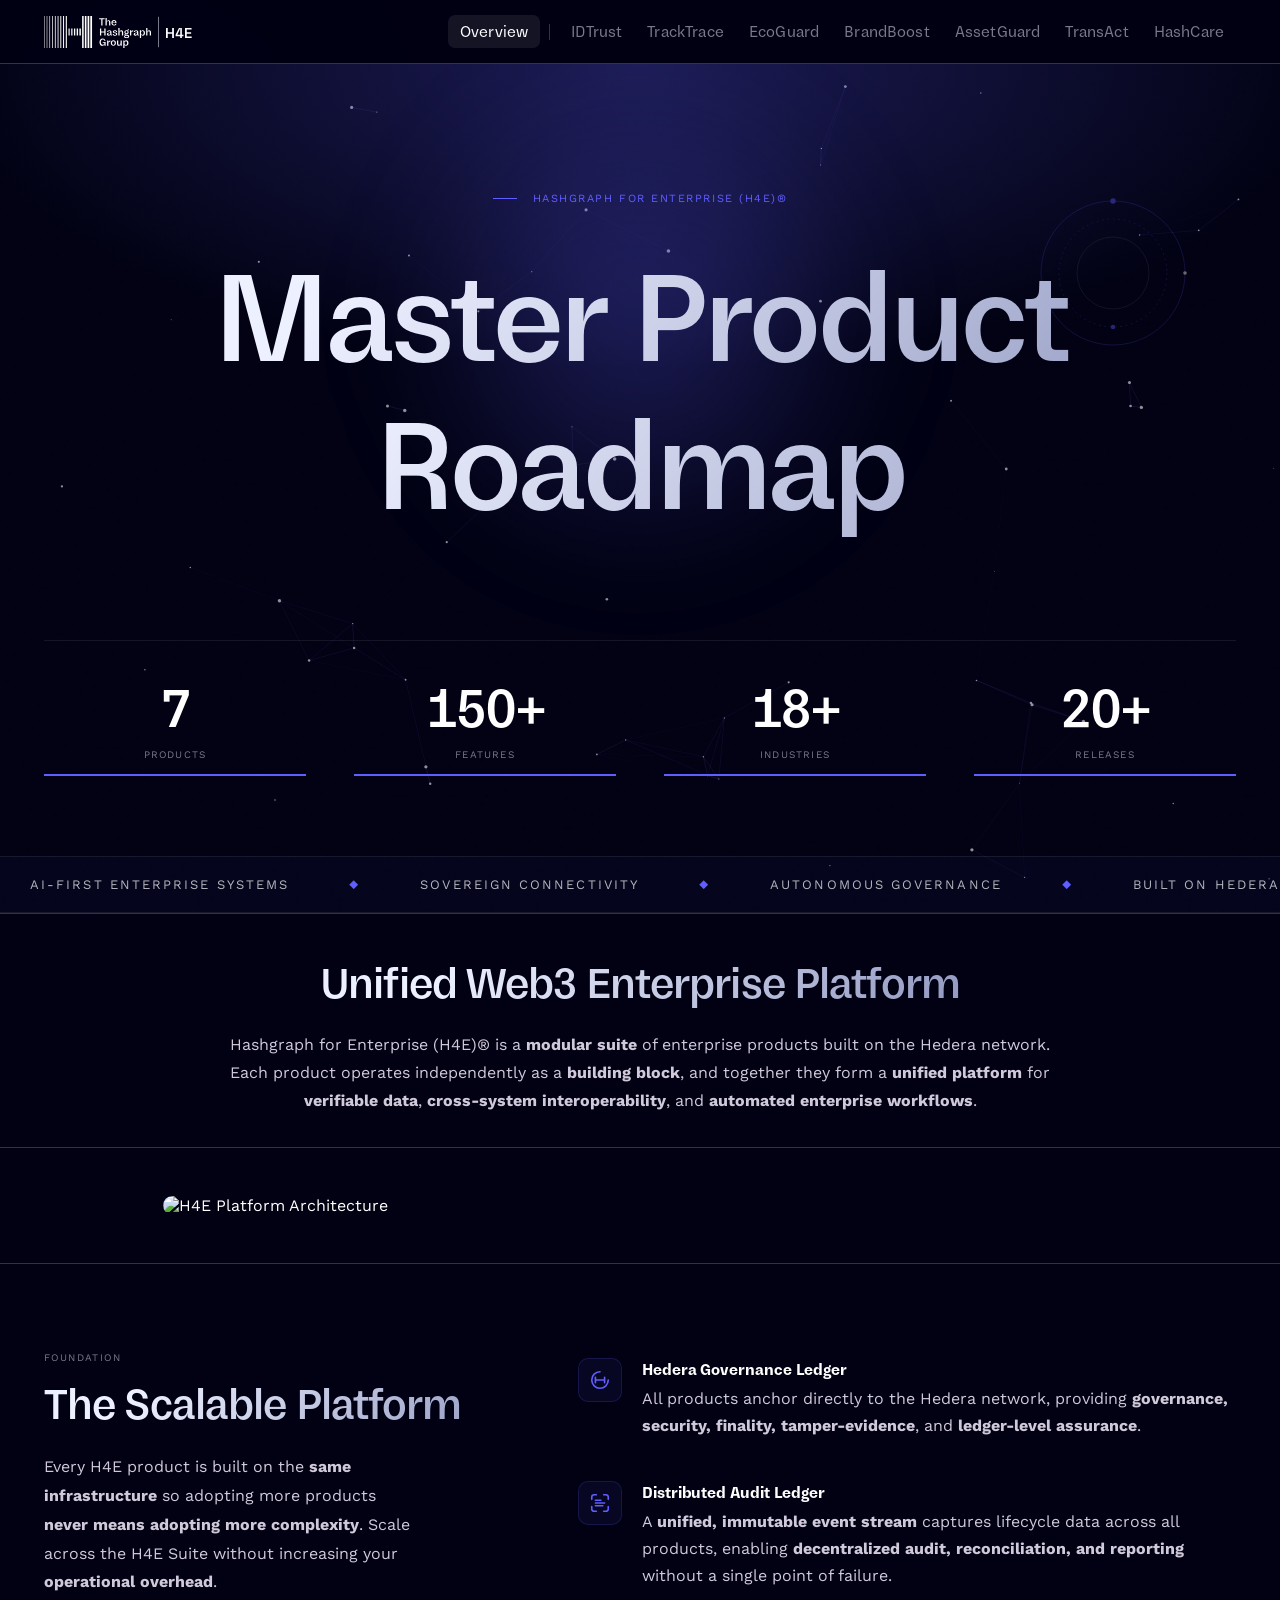
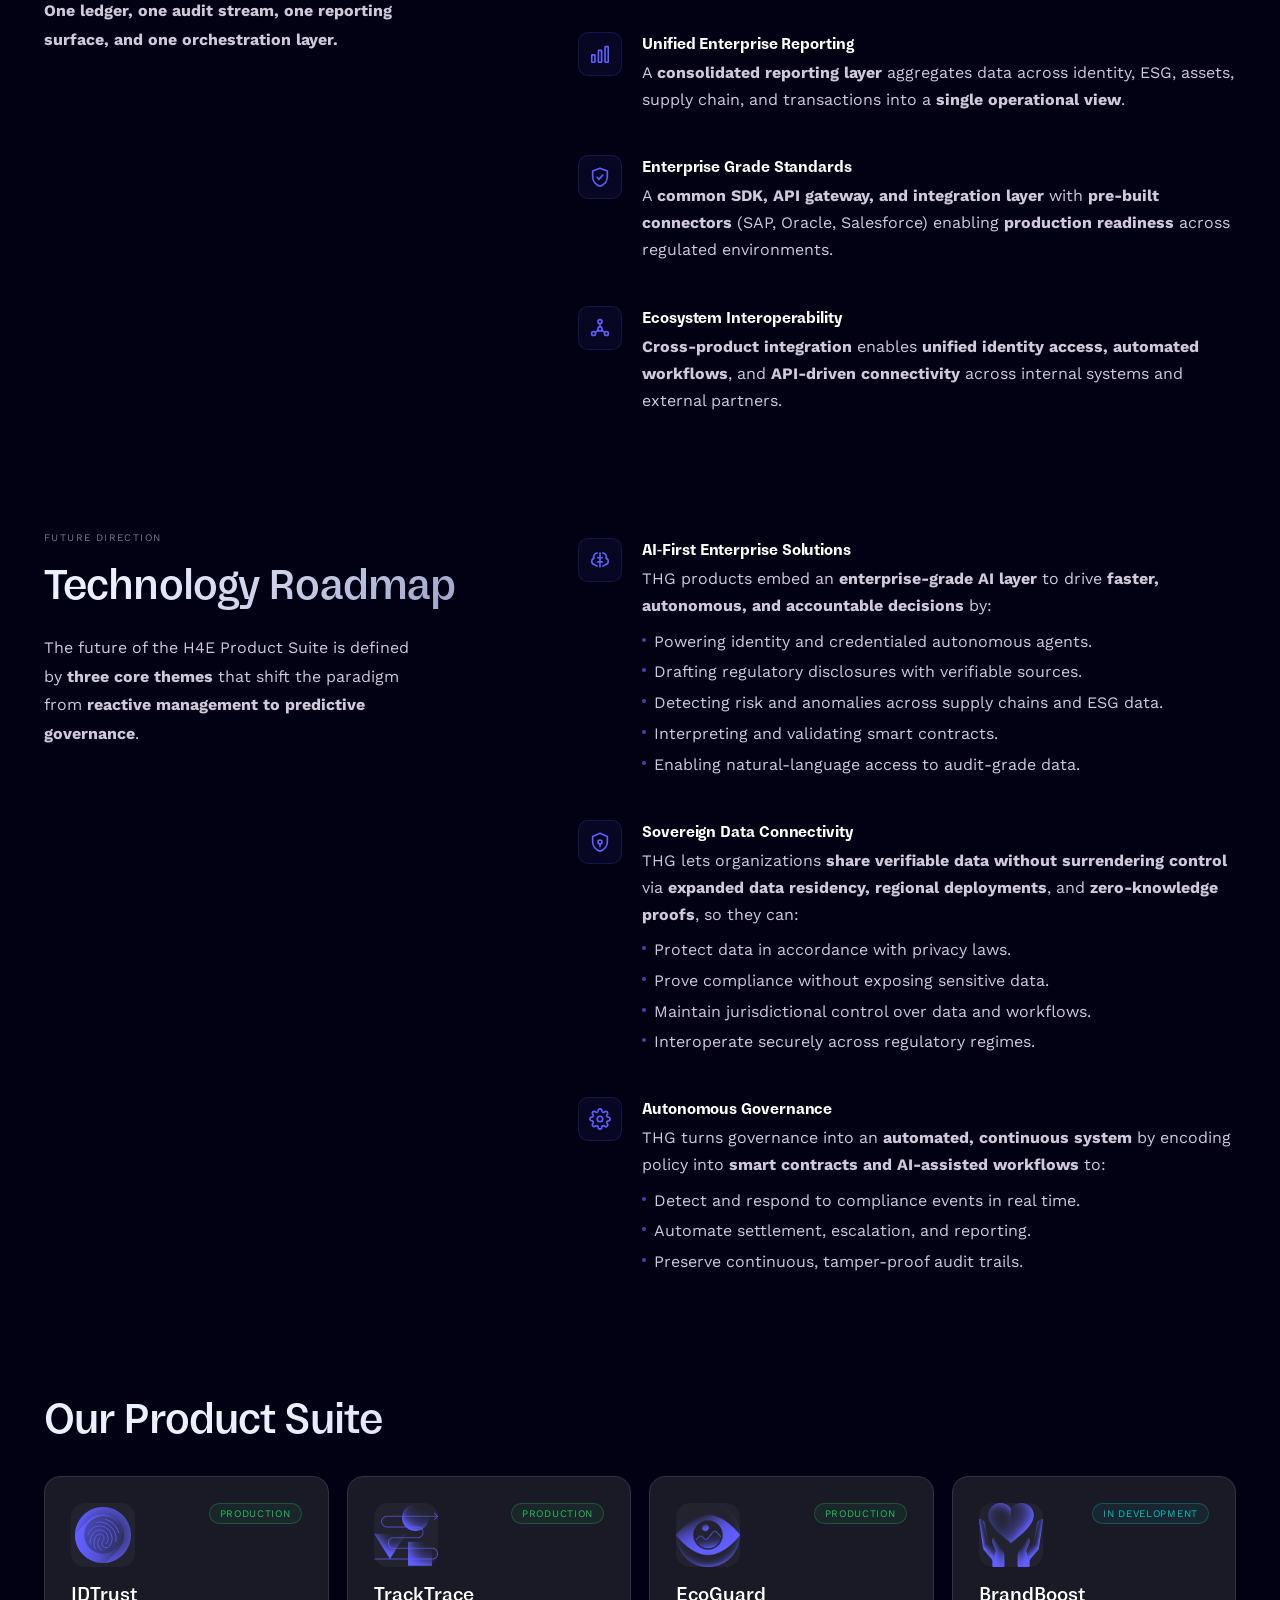
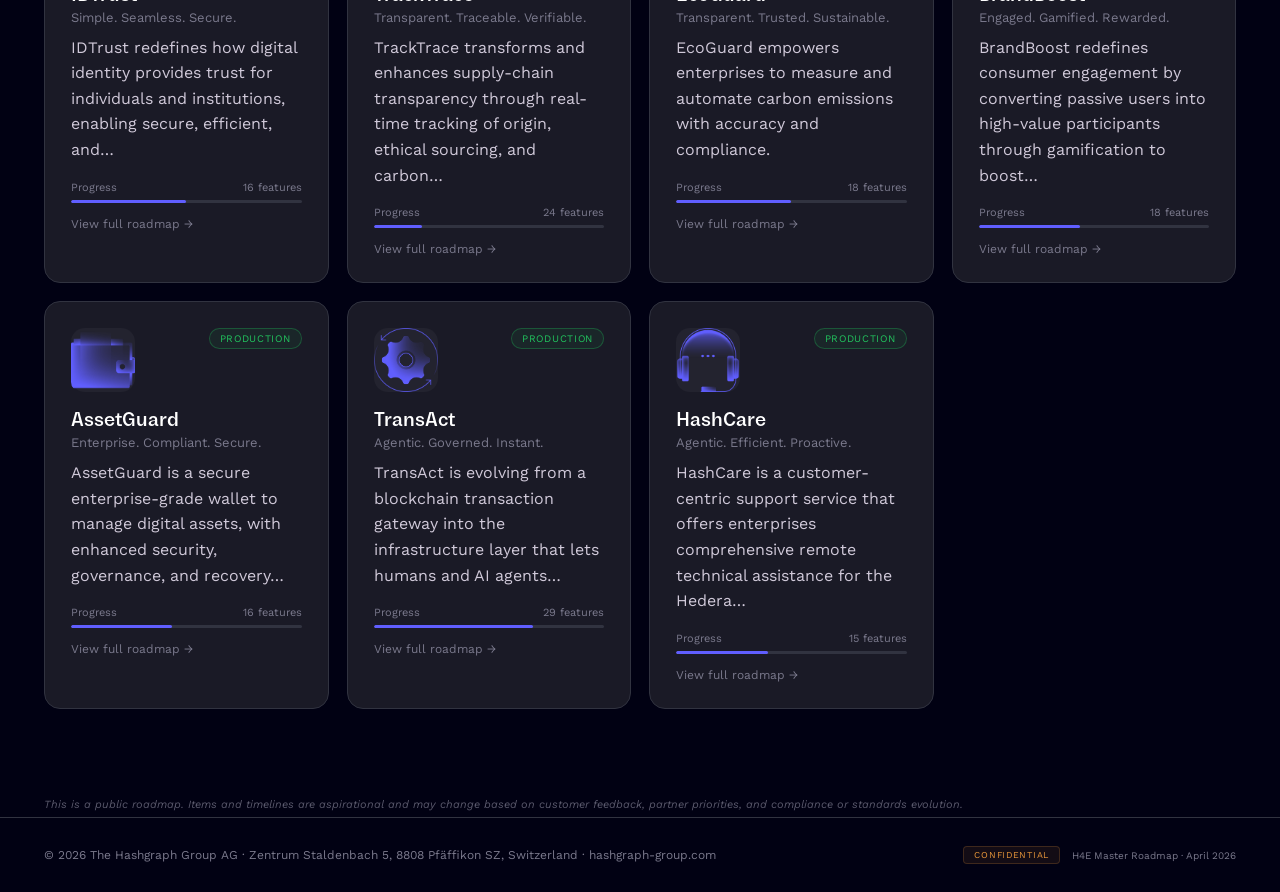
==== commit e5fc44d5: "Add files via upload" ====
--- a/index.html
+++ b/index.html
@@ -626,8 +626,6 @@
   .gantt-row.selected,.gantt-row.fd-active{background:rgba(96,94,255,0.05) !important;}
   .gantt-row[data-status="progress"]{background:var(--row-bg,rgba(255,255,255,0.02));}
   .gantt-row[data-status="planned"]{background:transparent;}
-  .gantt-row[data-status="exploring"]{background:repeating-linear-gradient(135deg,transparent 0,transparent 10px,rgba(255,255,255,0.022) 10px,rgba(255,255,255,0.022) 11px);}
-  .gantt-row[data-status="exploring"]:hover{background:rgba(255,255,255,0.03);}
   /* Shipped group row — single "Live Today" row */
   .gantt-row--shipped{background:rgba(34,197,94,0.025) !important;cursor:default;}
   .gantt-row--shipped:hover{background:rgba(34,197,94,0.05) !important;}
@@ -648,7 +646,6 @@
   .gantt-bar .gantt-bar-meta{font-family:var(--font-body);font-weight:400;font-size:8px;letter-spacing:0.06em;text-transform:uppercase;color:var(--text-3);flex-shrink:0;}
   .gantt-bar.status-progress::after{content:"";position:absolute;inset:0;background:linear-gradient(90deg,transparent 0%,rgba(255,255,255,0.06) 50%,transparent 100%);background-size:200% 100%;animation:shimmer 3s linear infinite;}
   .gantt-bar.status-planned{background:repeating-linear-gradient(45deg,var(--bar-bg) 0 8px,transparent 8px 16px),var(--bar-bg);}
-  .gantt-bar.status-exploring{background:repeating-linear-gradient(90deg,var(--bar-bg) 0 2px,transparent 2px 6px),var(--bar-bg);opacity:0.85;}
   .gantt-bar.status-shipped{}
   .gantt-empty{padding:36px;text-align:center;color:var(--text-3);font-size:13px;border-bottom:1px solid var(--border);}
   @keyframes shimmer{from{background-position:-200% 0;}to{background-position:200% 0;}}
@@ -1116,7 +1113,12 @@
   .mp2-card-title{font-family:'THG Swinton',Georgia,serif;font-size:12.5px;font-weight:500;line-height:1.35;color:var(--text);margin-bottom:7px;}
   .mp2-badge{display:inline-flex;align-items:center;gap:5px;font-size:8px;letter-spacing:.12em;text-transform:uppercase;font-weight:600;}
   .mp2-badge-dot{width:4px;height:4px;border-radius:50%;flex-shrink:0;}
-  .mp2-card-more{margin-top:6px;font-size:10px;color:var(--text-3);font-style:italic;}
+  /* Multi-release quarters: every release gets its own row inside the card so
+     nothing is hidden behind a "+N more" note. */
+  .mp2-card-row{padding:7px 0;border-top:1px solid rgba(255,255,255,.06);}
+  .mp2-card-row:first-child{padding-top:0;border-top:none;}
+  .mp2-card-row .mp2-card-title{font-size:11.5px;margin-bottom:5px;}
+  .mp2-card-row:hover .mp2-card-title{color:var(--mp2-c,#605EFF);}
   /* SVG circle and number hover effects */
   svg [data-mp2-ci]:hover{filter:drop-shadow(0 0 8px rgba(255,255,255,0.3)) brightness(1.2);}
   svg [data-mp2-ni]:hover{filter:drop-shadow(0 0 6px rgba(255,255,255,0.25)) brightness(1.15);font-weight:700;}
@@ -1139,7 +1141,7 @@
 window.H4E_DATA = {
   meta: { year: "2025 — 2027", productsCount: 7, activeMarkets: 12, plannedFeatures: 100, releasePhases: 4 },
   quarters: ["Q1 '25", "Q2 '25", "Q3 '25", "Q4 '25", "Q1 '26", "Q2 '26", "Q3 '26", "Q4 '26", "Q1 '27", "Q2 '27", "Q3 '27", "Q4 '27"],
-  nowIndex: 5,
+  nowIndex: 6,
   themes: {
     ai:        { id: "ai",        label: "AI-First Enterprise", color: "#605EFF" },
     sovereign: { id: "sovereign", label: "Sovereign Data",      color: "#605EFF" },
@@ -1148,8 +1150,7 @@
   statuses: {
     shipped:   { id: "shipped",   label: "Shipped",     dot: "#22C55E" },
     progress:  { id: "progress",  label: "In Progress", dot: "#605EFF" },
-    planned:   { id: "planned",   label: "Planned",     dot: "#A1A1AA" },
-    exploring: { id: "exploring", label: "Exploring",   dot: "#F59E0B" }
+    planned:   { id: "planned",   label: "Planned",     dot: "#A1A1AA" }
   },
   products: [
     {
@@ -1307,13 +1308,13 @@
         { id: "ag-4", title: "Seamless onboarding & secure recovery", desc: "Low‑friction create/import flows with secure backup options for user convenience.", status: "shipped", theme: "governance", quarter: "Q4 2025", votes: 334, gantt: [3,1] },
         { id: "ag-5", title: "Security, settings & network controls", desc: "Features including biometrics/PIN, wallet reset, theming, mainnet/testnet switching.", status: "shipped", theme: "governance", quarter: "Q1 2026", votes: 298, gantt: [4,1] },
         { id: "ag-6", title: "dApp connectivity & production validation", desc: "WalletConnect support; proven in Hedera quests and hackathons demonstrating real-world reliability.", status: "shipped", theme: "governance", quarter: "Q2 2026", votes: 312, gantt: [5,1] },
-        { id: "ag-7", title: "Rewards via THA Academy certificates", desc: "Course‑completion credentials issued as NFTs directly into AssetGuard.", status: "shipped", theme: "governance", quarter: "Q3 2026", votes: 267, gantt: [6,1] },
+        { id: "ag-7", title: "Rewards via THA Academy certificates", desc: "Course‑completion credentials issued as NFTs directly into AssetGuard.", status: "shipped", theme: "governance", quarter: "Q2 2026", votes: 267, gantt: [5,1] },
         { id: "ag-8", title: "Membership Portal Rewards", desc: "Making AssetGuard the default destination for membership NFTs and rewards that builds trust and repeat participation.", status: "progress", theme: "governance", quarter: "Q4 2026", votes: 387, gantt: [7,1] },
         { id: "ag-9", title: "Engagement loops with education & quests", desc: "Connecting learning paths, quests, and on-chain actions into ongoing engagement journeys.", status: "progress", theme: "governance", quarter: "Q1 2027", votes: 312, gantt: [8,1] },
         { id: "ag-10", title: "Agentic wallet foundations", desc: "Agent DIDs & verifiable credentials via IDTrust; MCP-compatible, non-extractable signing patterns; and a policy manifest with guardrails and kill-switch controls.", status: "progress", theme: "ai", quarter: "Q2 2027", votes: 445, gantt: [9,1] },
         { id: "ag-11", title: "AssetGuard MCP server & guardrail UI", desc: "Agent toolset with operator policies, approvals, and observability capabilities.", status: "planned", theme: "ai", quarter: "Q1 2027", votes: 398, gantt: [8,1] },
         { id: "ag-12", title: "Autonomous treasury & A2A pilots", desc: "Pilot safe agentic value flows on Hedera and publish a reference architecture with audit and logging patterns.", status: "planned", theme: "ai", quarter: "Q2 2027", votes: 334, gantt: [9,1] },
-        { id: "ag-13", title: "Open Wallet Standard (OWS) compatibility", desc: "Exploring AssetGuard compatibility with the Open Wallet Standard (OWS).", status: "exploring", theme: "sovereign", quarter: "Q3 2027", votes: 276, gantt: [10,1] },
+        { id: "ag-13", title: "Open Wallet Standard (OWS) compatibility", desc: "Exploring AssetGuard compatibility with the Open Wallet Standard (OWS).", status: "planned", theme: "sovereign", quarter: "Q3 2027", votes: 276, gantt: [10,1] },
         { id: "ag-14", title: "Commercial expansion (where compliant)", desc: "Evaluate buy/sell/swap, staking, and broader availability in permitted jurisdictions.", status: "planned", theme: "governance", quarter: "Q4 2027", votes: 198, gantt: [11,1] },
         { id: "ag-15", title: "Enterprise readiness (partner-led track)", desc: "When driven by demand: OAuth/SSO and recovery, RBAC + admin console (MVP), audit logging & compliance exports, and an API-first tenant model for white-label deployments.", status: "planned", theme: "governance", quarter: "Q1 2028", votes: 189, gantt: [10,1] },
         { id: "ag-16", title: "Standardised enterprise digital-asset governance", desc: "Consistent control plane for policy engines, approvals, reporting, and integrations across HR, CRM, ERP, and Finance systems.", status: "planned", theme: "governance", quarter: "Q2 2028", votes: 156, gantt: [11,1] }
@@ -1821,9 +1822,9 @@
 
   function buildProductTicker(product) {
     var c = '#605EFF';
-    var dotColor = { shipped: '#22C55E', progress: c, planned: 'rgba(255,255,255,0.35)', exploring: 'rgba(255,255,255,0.25)' };
-    var labelColor = { shipped: '#22C55E', progress: c, planned: 'rgba(255,255,255,0.45)', exploring: 'rgba(255,255,255,0.35)' };
-    var label = { shipped: 'SHIPPED', progress: 'IN PROGRESS', planned: null, exploring: 'EXPLORING' };
+    var dotColor = { shipped: '#22C55E', progress: c, planned: 'rgba(255,255,255,0.35)' };
+    var labelColor = { shipped: '#22C55E', progress: c, planned: 'rgba(255,255,255,0.45)' };
+    var label = { shipped: 'SHIPPED', progress: 'IN PROGRESS', planned: null };
     var unit = product.features.map(function(f) {
       var lc = labelColor[f.status];
       var dc = dotColor[f.status];
@@ -1842,7 +1843,6 @@
     var shipped   = feats.filter(function(f){return f.status==='shipped';}).length;
     var progress  = feats.filter(function(f){return f.status==='progress';}).length;
     var planned   = feats.filter(function(f){return f.status==='planned';}).length;
-    var exploring = feats.filter(function(f){return f.status==='exploring';}).length;
     var total     = feats.length;
     var status    = product.meta && product.meta[0] ? product.meta[0].value : 'Live';
     var category  = CATEGORIES[product.id] || 'Product';
@@ -2135,7 +2135,7 @@
     }
     
     function countByStatus(features) {
-      var c = { shipped: 0, progress: 0, planned: 0, exploring: 0 };
+      var c = { shipped: 0, progress: 0, planned: 0 };
       features.forEach(function(f) { c[f.status] = (c[f.status] || 0) + 1; });
       return c;
     }
@@ -2176,7 +2176,7 @@
         '<div class="ps-inner">' +
           renderCapabilities(product, color) +
           '<div class="ps-gantt-head mh-reveal">' +
-            '<div class="ps-gantt-label" style="color:' + color + '"><span style="background:' + color + '"></span>Delivery Climb</div>' +
+            '<div class="ps-gantt-label" style="color:' + color + '"><span style="background:' + color + '"></span>Delivery Climb · 2025 — 2027</div>' +
             '<div class="ps-gantt-meta">' + product.name + ' · select any milestone to explore</div>' +
           '</div>' +
           '<div class="mh-reveal">' + renderMilestonePath(product) + '</div>' +
@@ -2188,8 +2188,7 @@
       var fractions = [
         { f: (counts.shipped || 0) / total, color: '#22C55E' },
         { f: (counts.progress || 0) / total, color: color },
-        { f: (counts.planned || 0) / total, color: '#525978' },
-        { f: (counts.exploring || 0) / total, color: '#F59E0B' }
+        { f: (counts.planned || 0) / total, color: '#525978' }
       ];
       var acc = 0;
       var circles = fractions.map(function(s, i) {
@@ -2210,39 +2209,37 @@
     function renderMilestonePath(product) {
       var features = product.features;
 
-      // Sort into status groups first (Delivered, then In Progress, then Planned/Exploring) so the
-      // groups are always contiguous — this is what lets the NOW marker sit cleanly between
-      // Delivered and In Progress for every product, regardless of individual quarter assignments.
-      // Within a group, order chronologically by target quarter, then by votes.
-      var grpPri = { shipped:0, progress:1, planned:2, exploring:2 };
-      var sorted = features.slice().sort(function(a,b) {
-        var ga = grpPri[a.status] != null ? grpPri[a.status] : 3;
-        var gb = grpPri[b.status] != null ? grpPri[b.status] : 3;
-        if (ga !== gb) return ga - gb;
-        var qa = a.gantt[0] + a.gantt[1] - 1, qb = b.gantt[0] + b.gantt[1] - 1;
-        return qa - qb || (b.votes||0)-(a.votes||0);
+      // Group features by delivery quarter
+      var byQ = {};
+      features.forEach(function(f) {
+        var qi = f.gantt[0] + f.gantt[1] - 1;
+        if (!byQ[qi]) byQ[qi] = [];
+        byQ[qi].push(f);
       });
-
-      // One stop per feature — features are never merged/combined, even when they
-      // share a quarter. Visual state reflects each feature's actual status (not
-      // just its target quarter), so a shipped item always reads "Delivered" even
-      // if its quarter happens to be the current one.
-      function displayState(f) {
-        if (f.status === 'shipped') return 'past';
-        if (f.status === 'progress') return 'now';
-        return 'future'; // planned, exploring
-      }
-      var stops = sorted.map(function(f) {
-        var qi = f.gantt[0] + f.gantt[1] - 1;
-        return { i: qi, q: QUARTERS[qi], items: [f], state: displayState(f) };
+      var sPri = { progress:0, planned:1, shipped:2 };
+      Object.keys(byQ).forEach(function(k) {
+        byQ[k].sort(function(a,b){ return (sPri[a.status]||3)-(sPri[b.status]||3)||(b.votes||0)-(a.votes||0); });
+      });
+
+      // Build stops (one per non-empty quarter). A quarter's state is normally driven by
+      // its position relative to NOW, but a delivered feature is always shown as
+      // "past" (already climbed) even if its tagged quarter lands on/after the
+      // current quarter — delivered work never renders as in-progress or upcoming.
+      var stops = [];
+      QUARTERS.forEach(function(q, i) {
+        var items = byQ[i] || [];
+        if (!items.length) return;
+        var chrono = i < NOW ? 'past' : i === NOW ? 'now' : 'future';
+        var state = items[0].status === 'shipped' ? 'past' : chrono;
+        stops.push({ i:i, q:q, items:items, state: state });
       });
       if (!stops.length) return '<p style="color:var(--text-3);padding:20px 0">No roadmap data.</p>';
       var N = stops.length;
 
       // Colors
-      var scol = { shipped:'#22C55E', progress:'#605EFF', planned:'#8B6FFF', exploring:'#F59E0B' };
-      var sRGB  = { shipped:'34,197,94', progress:'96,94,255', planned:'139,111,255', exploring:'245,158,11' };
-      var sLbl  = { shipped:'Delivered', progress:'In Progress', planned:'Planned', exploring:'Exploring' };
+      var scol = { shipped:'#22C55E', progress:'#605EFF', planned:'#8B6FFF' };
+      var sRGB  = { shipped:'34,197,94', progress:'96,94,255', planned:'139,111,255' };
+      var sLbl  = { shipped:'Delivered', progress:'In Progress', planned:'Planned' };
       function stateColor(s) { return s.state==='past'?'#22C55E':s.state==='now'?'#605EFF':(scol[s.items[0].status]||'#8B6FFF'); }
       function stateRGB(s)   { return s.state==='past'?'34,197,94':s.state==='now'?'96,94,255':(sRGB[s.items[0].status]||'139,111,255'); }
       function stateLabel(s) { return s.state==='past'?'Delivered':s.state==='now'?'In Progress':(sLbl[s.items[0].status]||'Planned'); }
@@ -2256,29 +2253,42 @@
       ];
 
       // SVG canvas — all coordinates in SVG px (1:1 with CSS px at display size)
-      // trackW grows with the number of stops so that every feature gets its own
-      // card with no overlap — the wrapper scrolls horizontally when it's wide.
-      var H = 560;
-      var padL = 100, padR = 100;
-      var MIN_PITCH = 190; // min spacing between adjacent stops (card is 162px wide)
-      var trackW = Math.max(1500, (N - 1) * MIN_PITCH);
-      var W = padL + padR + trackW;
-      var yBot = 390, yTop = 150;   // path rises from the earliest stop to the latest
-      var QLY  = 530;               // quarter label y
+      var W = 1700;
+      var padL = 100, padR = 100, trackW = W - padL - padR;
       var STEM_A = 28, STEM_B = 22; // stem lengths above/below
       var CIR_R = 9, CIR_NOW = 12;
       var CARD_W = 162;
       var BG = '#010113';
       var Rnd = Math.round;
 
-      // x for a fixed quarter index (background quarter grid only — always spread across all 12 quarters)
-      function xq(qi) { return Rnd(padL + (qi / 11) * trackW); }
-      // x/y for a feature stop, evenly spaced by chronological order (index among stops) —
-      // this is what keeps every feature on its own card even when several share a quarter.
-      function xs(orderIdx) { return Rnd(padL + (N > 1 ? orderIdx / (N - 1) : 0.5) * trackW); }
-      function ys(orderIdx) { return Rnd(yBot - (N > 1 ? orderIdx / (N - 1) : 0.5) * (yBot - yTop)); }
       // card alternates above/below; last stop forced below to avoid top clip
       function isAbove(si) { return si !== N - 1 && si % 2 === 0; }
+
+      // Every release renders as its own row inside its quarter's card (see cardsHtml
+      // below), so multi-release quarters produce noticeably taller cards. The canvas
+      // must grow to fit the tallest above/below card so nothing overlaps the phase
+      // labels above or the quarter axis / footer below.
+      var ROW_H = 40, HEADER_H = 20, PAD_V = 24, FIRST_ROW_SAVE = 8;
+      function estCardH(n) { return PAD_V + HEADER_H + n * ROW_H - FIRST_ROW_SAVE; }
+      var maxAboveH = 0, maxBelowH = 0;
+      stops.forEach(function(s, si) {
+        var h = estCardH(s.items.length);
+        if (isAbove(si)) { if (h > maxAboveH) maxAboveH = h; }
+        else { if (h > maxBelowH) maxBelowH = h; }
+      });
+
+      var TOP_PAD = 40;                 // room for phase-band label + guide start
+      var RISE = 240;                   // vertical rise of the climbing path
+      var GAP_BEFORE_LABEL = 14;        // gap between tallest below-card and quarter label
+      var yTop = TOP_PAD + CIR_NOW + STEM_A + maxAboveH + 8;
+      var yBot = yTop + RISE;           // path rises from yBot (Q1'25) to yTop (Q4'27)
+      var QLY  = yBot + CIR_NOW + STEM_B + maxBelowH + GAP_BEFORE_LABEL; // quarter label y
+      var H = QLY + 30;
+
+      // x for quarter index qi (evenly across all 12 quarters)
+      function xq(qi) { return Rnd(padL + (qi / 11) * trackW); }
+      // y on the rising line for quarter qi (linear rise)
+      function yq(qi) { return Rnd(yBot - (qi / 11) * (yBot - yTop)); }
 
       // ── Phase background bands ──
       var phaseSvg = phases.map(function(ph) {
@@ -2289,24 +2299,16 @@
           '<text x="'+cx+'" y="20" text-anchor="middle" font-size="8" font-family="Work Sans,sans-serif" font-weight="700" letter-spacing="0.18em" fill="rgba(255,255,255,0.15)" pointer-events="none">'+ph.label.toUpperCase()+'</text>';
       }).join('');
 
-      // ── Quarter guide lines (decorative background grid only) ──
+      // ── Quarter guide lines + labels ──
       var guidesSvg = QUARTERS.map(function(q, i) {
-        var x = xq(i);
-        return '<line x1="'+x+'" y1="34" x2="'+x+'" y2="'+(yBot+28)+'" stroke="rgba(255,255,255,0.048)" stroke-width="1" stroke-dasharray="2 7" pointer-events="none"/>';
+        var x = xq(i), isN = (i === NOW);
+        return '<line x1="'+x+'" y1="34" x2="'+x+'" y2="'+(yBot+28)+'" stroke="'+(isN?'rgba(96,94,255,0.3)':'rgba(255,255,255,0.048)')+'" stroke-width="1" stroke-dasharray="'+(isN?'':'2 7')+'" pointer-events="none"/>'+
+          '<text x="'+x+'" y="'+QLY+'" text-anchor="middle" font-size="9" font-family="Work Sans,sans-serif" letter-spacing="0.06em" fill="'+(isN?'#605EFF':'rgba(255,255,255,0.26)')+'" font-weight="'+(isN?600:400)+'" pointer-events="none">'+q+'</text>'+
+          (isN?'<text x="'+x+'" y="'+(QLY+13)+'" text-anchor="middle" font-size="7" font-family="Work Sans,sans-serif" letter-spacing="0.22em" fill="#605EFF" font-weight="700" pointer-events="none">NOW</text>':'');
       }).join('');
 
-      // ── NOW marker — sits between the last Delivered stop and the first In Progress stop,
-      // for this product specifically (not tied to a fixed calendar quarter).
-      var deliveredCount = 0;
-      while (deliveredCount < N && stops[deliveredCount].state === 'past') deliveredCount++;
-      var nowX = deliveredCount <= 0 ? padL
-        : deliveredCount >= N ? padL + trackW
-        : Rnd(padL + ((deliveredCount - 0.5) / (N - 1)) * trackW);
-      var nowSvg = '<line x1="'+nowX+'" y1="34" x2="'+nowX+'" y2="'+(yBot+28)+'" stroke="rgba(96,94,255,0.3)" stroke-width="1" pointer-events="none"/>'+
-        '<text x="'+nowX+'" y="'+QLY+'" text-anchor="middle" font-size="7" font-family="Work Sans,sans-serif" letter-spacing="0.22em" fill="#605EFF" font-weight="700" pointer-events="none">NOW</text>';
-
       // ── Smooth rising path (Catmull-Rom through milestone points) ──
-      var pts = stops.map(function(s, si) { return [xs(si), ys(si)]; });
+      var pts = stops.map(function(s) { return [xq(s.i), yq(s.i)]; });
       var pathSegs = '';
       for (var ii = 0; ii < N - 1; ii++) {
         var p0=pts[Math.max(0,ii-1)], p1=pts[ii], p2=pts[ii+1], p3=pts[Math.min(N-1,ii+2)];
@@ -2325,7 +2327,7 @@
 
       // ── Stem lines from circle edge to card ──
       var stemsSvg = stops.map(function(s, si) {
-        var cx=xs(si), cy=ys(si);
+        var cx=xq(s.i), cy=yq(s.i);
         var r=s.state==='now'?CIR_NOW:CIR_R;
         var col=stateColor(s);
         var above=isAbove(si);
@@ -2343,7 +2345,7 @@
         var col=stateColor(s), rgb=stateRGB(s);
         var isNow=s.state==='now';
         var r=isNow?CIR_NOW:CIR_R;
-        var cx=xs(si), cy=ys(si);
+        var cx=xq(s.i), cy=yq(s.i);
         var stroke=s.state==='past'?'rgba('+rgb+',.46)':col;
         var sw=s.state==='past'?'1.5':isNow?'2.5':'1.8';
         var dash=s.state==='future'?'stroke-dasharray="4 3.5"':'';
@@ -2368,17 +2370,30 @@
         var col=stateColor(s), rgb=stateRGB(s), lbl=stateLabel(s);
         var r=s.state==='now'?CIR_NOW:CIR_R;
         var above=isAbove(si);
-        var cx=xs(si), cy=ys(si);
+        var cx=xq(s.i), cy=yq(s.i);
         var lp=(cx/W*100).toFixed(2);
         var topStyle = above
           ? 'top:'+((cy-r-STEM_A)/H*100).toFixed(2)+'%;transform:translate(-50%,-100%)'
           : 'top:'+((cy+r+STEM_B)/H*100).toFixed(2)+'%;transform:translateX(-50%)';
+        var nRel=s.items.length;
+        // Every release in the quarter gets its own row — nothing is hidden behind a
+        // "+N more" note. Each row keeps its own feature's real status/color and opens
+        // its own drawer, so multi-release quarters stay fully visible on the map.
+        var rowsHtml = s.items.map(function(it) {
+          var iCol = scol[it.status] || col;
+          var iLbl = sLbl[it.status] || lbl;
+          return '<div class="mp2-card-row" title="'+it.title+'" onclick="event.stopPropagation();mpSelect(\''+product.id+'\','+si+');openFeatureDrawer(\''+product.id+'\',\''+it.id+'\')">'+
+            '<div class="mp2-card-title">'+it.title+'</div>'+
+            '<div class="mp2-badge"><span class="mp2-badge-dot" style="background:'+iCol+'"></span><span style="color:'+iCol+'">'+iLbl+'</span></div>'+
+          '</div>';
+        }).join('');
+        var cw = nRel > 1 ? CARD_W + 40 : CARD_W;
         return '<div class="mp2-card" data-mp2-idx="'+si+'" data-mp2-state="'+s.state+'" '+
-          'style="left:'+lp+'%;'+topStyle+';width:'+CARD_W+'px;--mp2-c:'+col+';--mp2-rgb:'+rgb+'" '+
+          'style="left:'+lp+'%;'+topStyle+';width:'+cw+'px;--mp2-c:'+col+';--mp2-rgb:'+rgb+'" '+
           'onclick="mpSelect(\''+product.id+'\','+si+');openFeatureDrawer(\''+product.id+'\',\''+s.items[0].id+'\')">' +
           '<div class="mp2-card-inner">'+
-            '<div class="mp2-card-title">'+s.items[0].title+'</div>'+
-            '<div class="mp2-badge"><span class="mp2-badge-dot" style="background:'+col+'"></span><span style="color:'+col+'">'+lbl+'</span></div>'+
+            '<div class="mp2-card-q">'+s.q+'<span class="mp2-card-releases">'+nRel+(nRel>1?' releases':' release')+'</span></div>'+
+            rowsHtml+
           '</div>'+
         '</div>';
       }).join('');
@@ -2386,13 +2401,13 @@
       var legendHtml = '<div class="mp2-footer">'+
         '<div class="mp2-legend">'+
           '<span class="mp2-legend-item"><span class="mp2-legend-dot" style="background:#22C55E"></span>Delivered</span>'+
-          '<span class="mp2-legend-item"><span class="mp2-legend-dot" style="background:#605EFF"></span>In Progress · Q3-Q4 2026</span>'+
+          '<span class="mp2-legend-item"><span class="mp2-legend-dot" style="background:#605EFF"></span>In Progress</span>'+
           '<span class="mp2-legend-item"><span class="mp2-legend-dot" style="background:#8B6FFF"></span>Planned</span>'+
         '</div>'+
         '<span class="mp2-cta">Select a milestone to explore</span>'+
       '</div>';
 
-      var svgContent = phaseSvg + guidesSvg + nowSvg + pathSegs + stemsSvg + circlesSvg;
+      var svgContent = phaseSvg + guidesSvg + pathSegs + stemsSvg + circlesSvg;
 
       return '<div class="mp2-wrap" data-mp2-product="'+product.id+'">' +
         '<div class="mp2-scroll-outer">' +
@@ -2562,11 +2577,12 @@
       var sibIdx = siblings.findIndex(function(f) { return f.id === featureId; });
       var prevSib = sibIdx > 0 ? siblings[sibIdx - 1] : null;
       var nextSib = sibIdx < siblings.length - 1 ? siblings[sibIdx + 1] : null;
+      var qLabel = QUARTERS[qi];
       var navHtml = '';
       if (siblings.length > 1) {
         navHtml = '<div class="fd-nav">' +
           '<button class="fd-nav-btn" ' + (prevSib ? 'onclick="openFeatureDrawer(\'' + productId + '\',\'' + prevSib.id + '\')"' : 'disabled') + '>&#8592;</button>' +
-          '<span class="fd-nav-pos">' + (sibIdx + 1) + ' of ' + siblings.length + '</span>' +
+          '<span class="fd-nav-pos">' + (sibIdx + 1) + ' of ' + siblings.length + ' in ' + qLabel + '</span>' +
           '<button class="fd-nav-btn" ' + (nextSib ? 'onclick="openFeatureDrawer(\'' + productId + '\',\'' + nextSib.id + '\')"' : 'disabled') + '>&#8594;</button>' +
         '</div>';
       }
@@ -2589,6 +2605,7 @@
           '<div class="fd-pills">' +
             '<span class="fd-status-pill"><span style="width:6px;height:6px;border-radius:99px;background:' + status.dot + '" class="' + (feature.status === 'progress' ? 'pulse-dot' : '') + '"></span>' + status.label + '</span>' +
             '<span class="fd-theme-pill" style="background:' + rgba(color, 0.1) + ';border-color:' + rgba(color, 0.25) + ';color:' + color + '">' + theme.label + '</span>' +
+            '<span class="fd-target">' + qLabel + '</span>' +
           '</div>' +
           '<p class="fd-desc">' + feature.desc + '</p>' +
         '</div>';
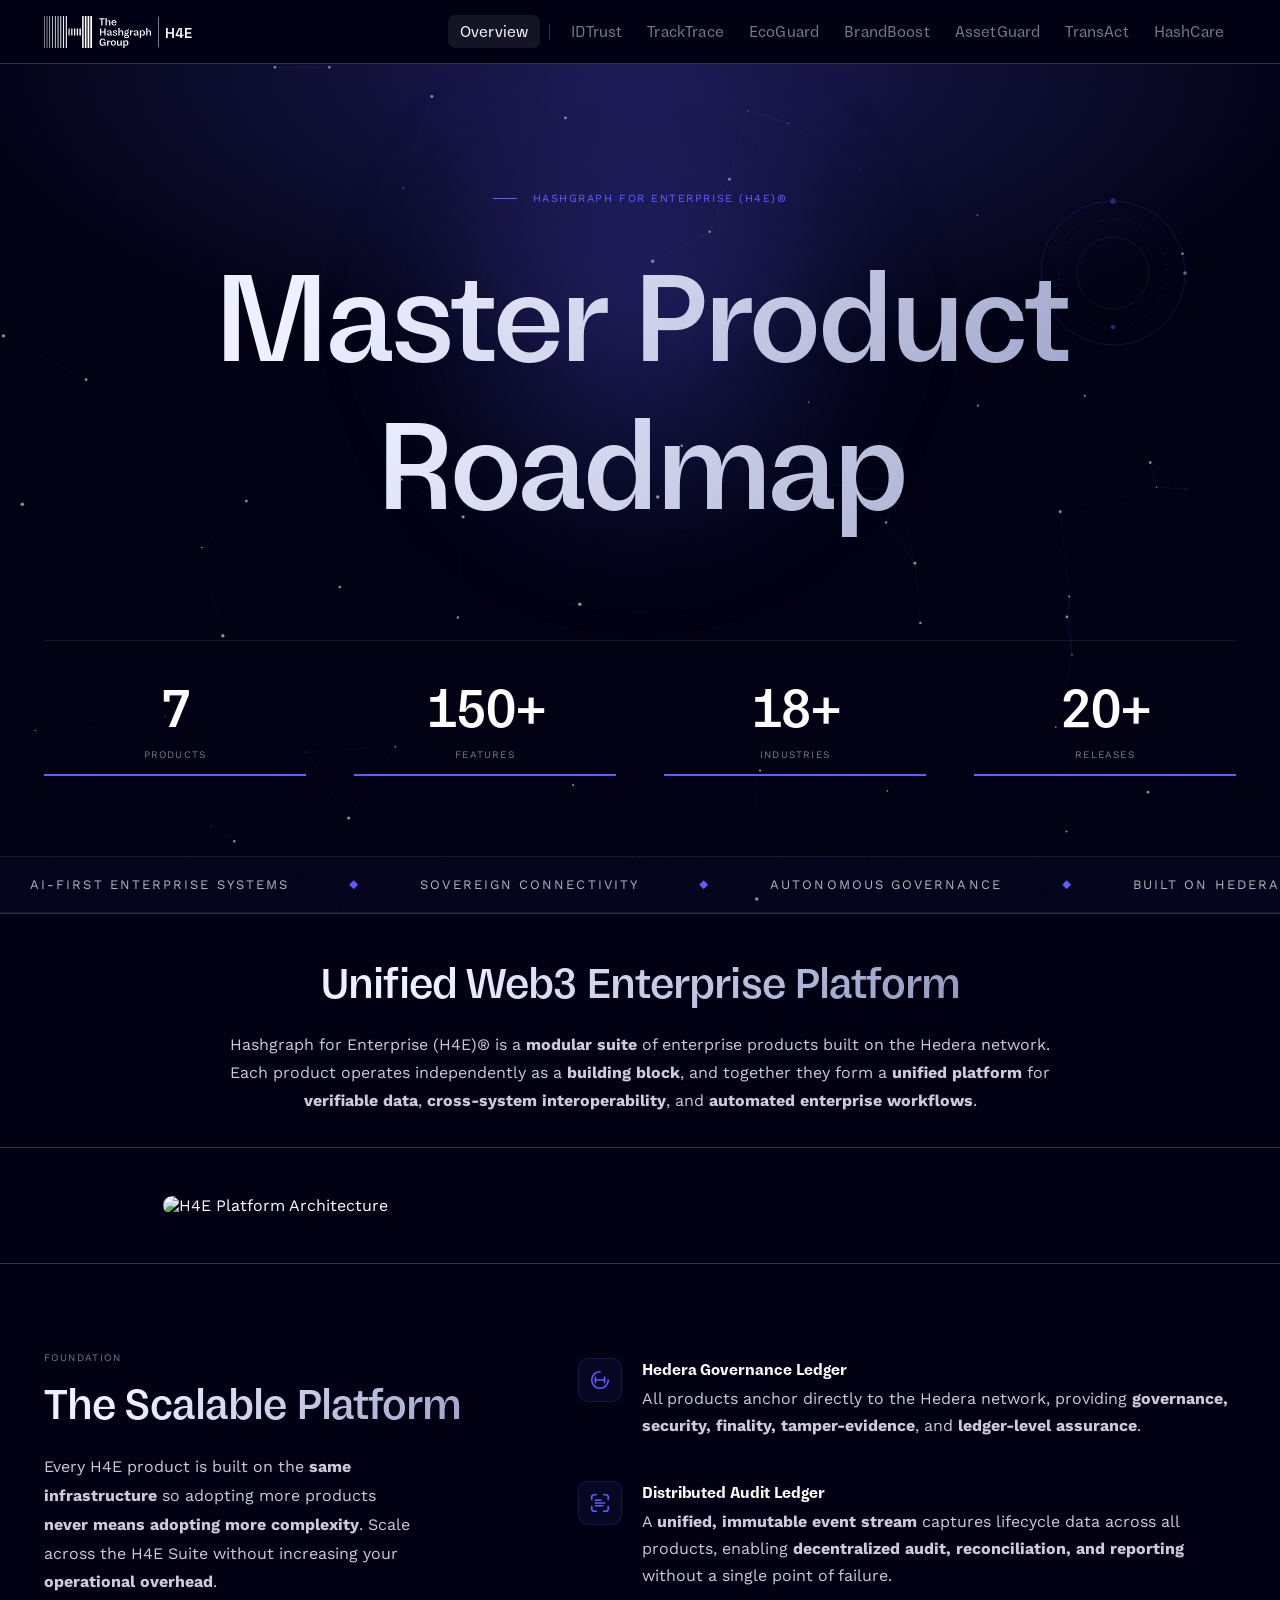
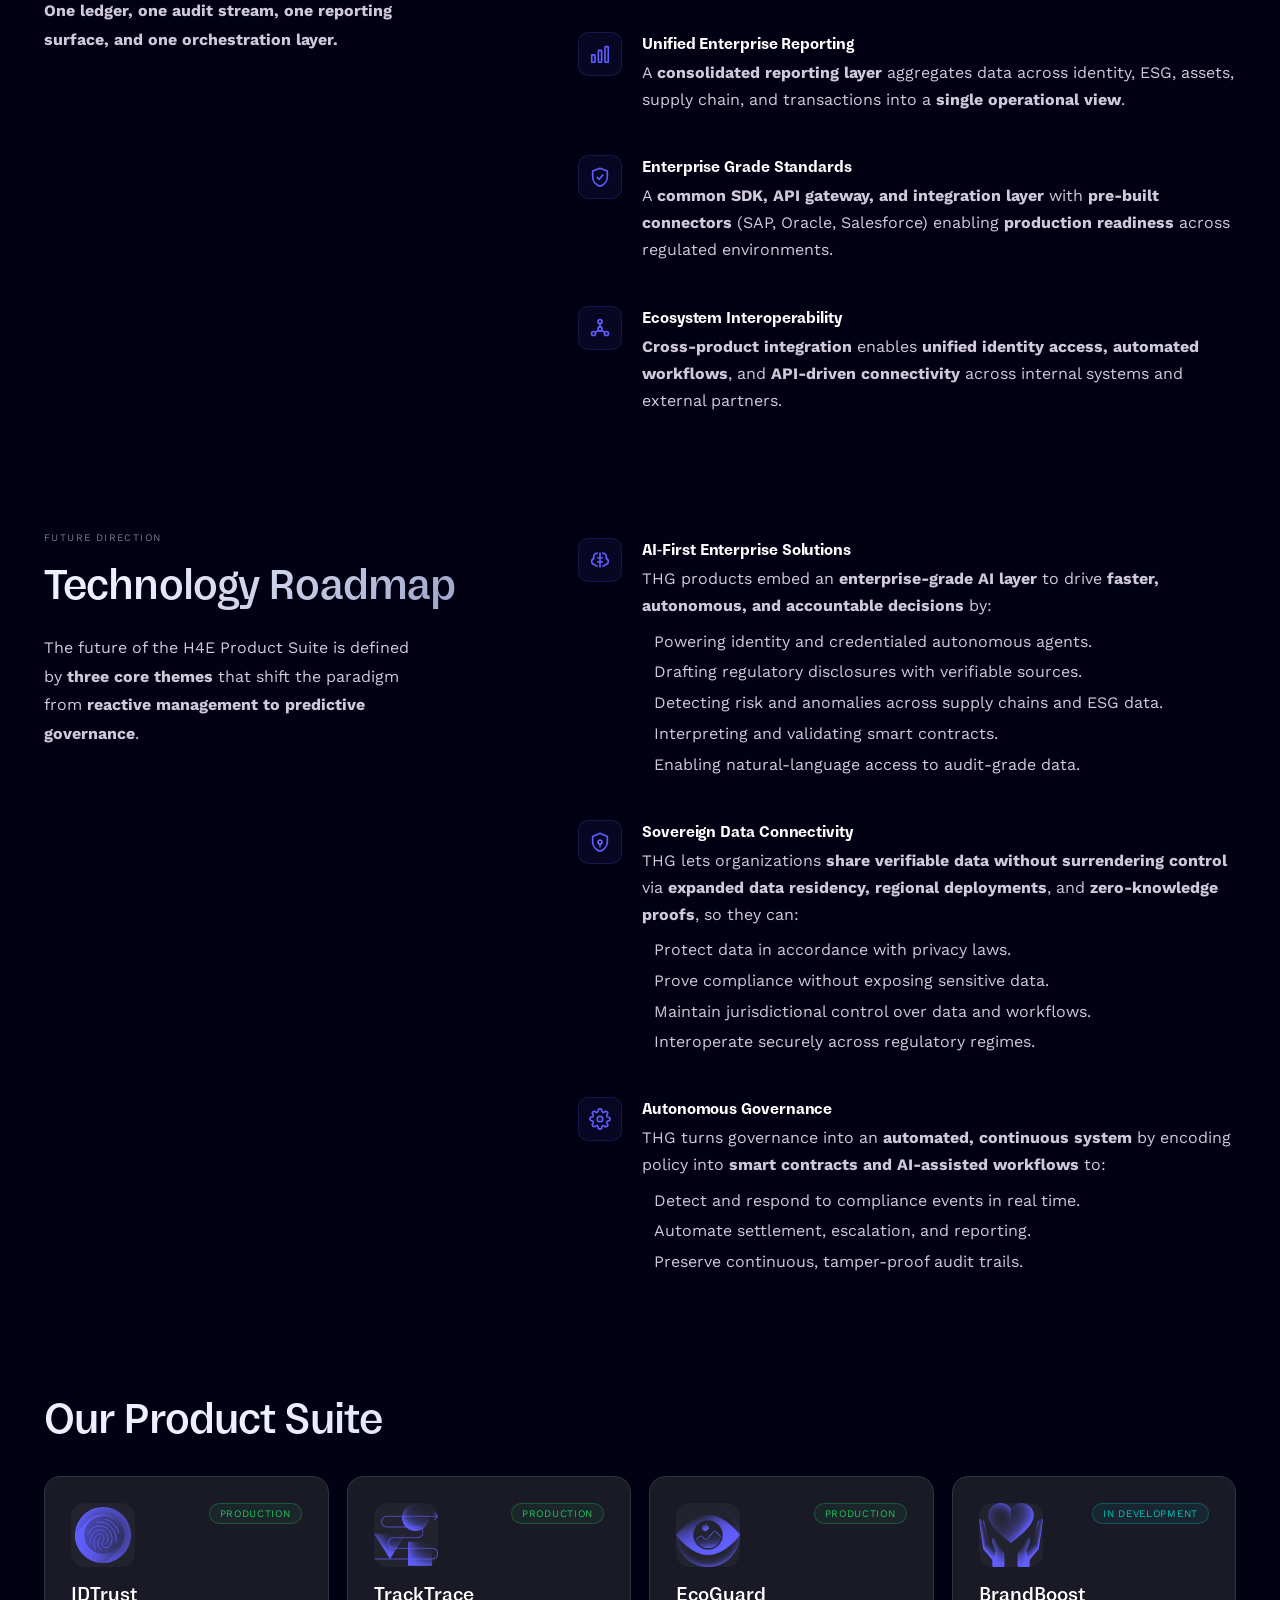
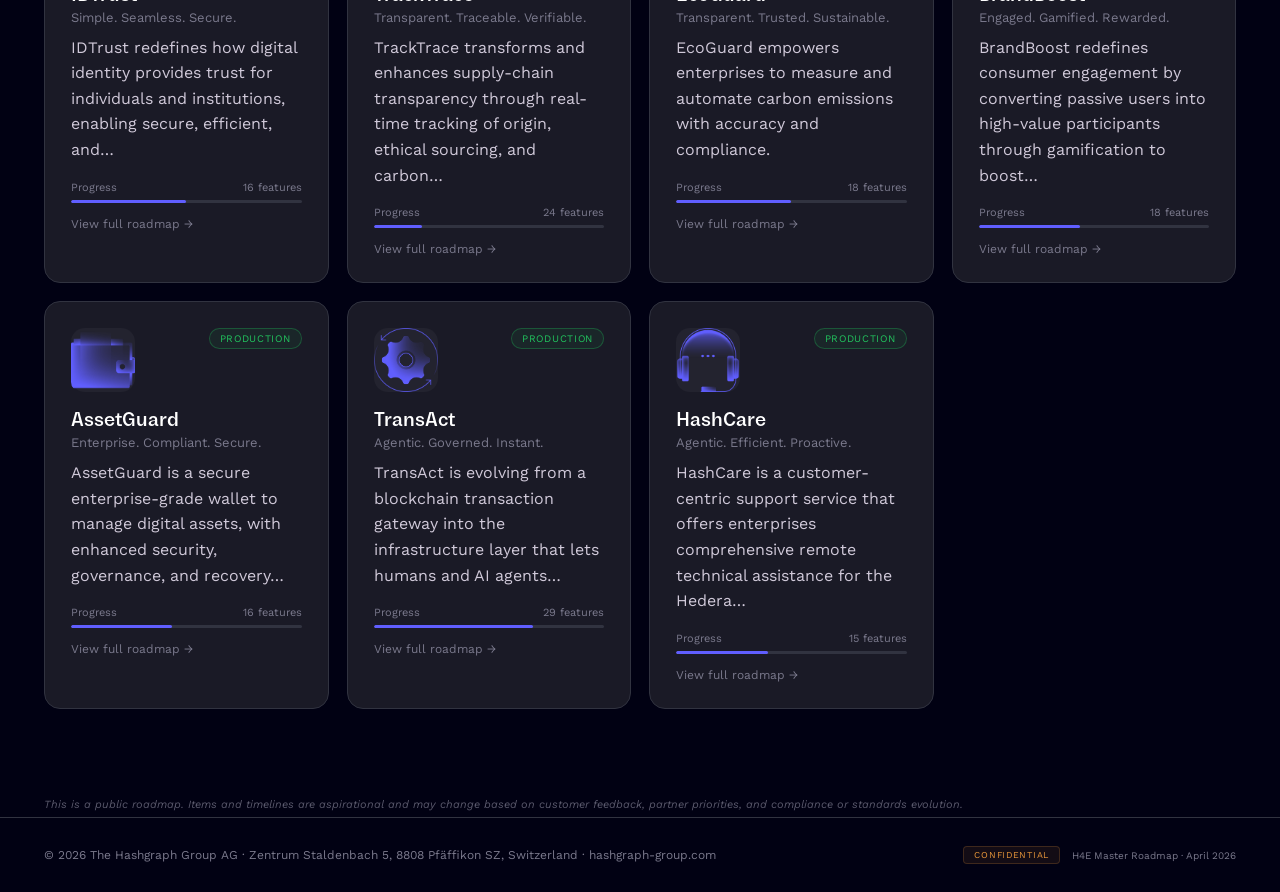
==== commit d680b1c4: "Add files via upload" ====
--- a/index.html
+++ b/index.html
@@ -1215,10 +1215,10 @@
         { id: "tt-16", title: "Organisation Onboarding & Product Catalog", desc: "Onboard participating organisations and define the products and raw materials a customer works with, so new customers can be configured rather than custom-built.", status: "planned", theme: "governance", quarter: "Q3 2027", votes: 245, gantt: [10,1] },
         { id: "tt-17", title: "Industry Template Library", desc: "Pre-built templates (workflows, dashboard configs, form sets) per industry — cocoa, pharma, luxury, industrial — to stand up a new customer in days, not weeks.", status: "planned", theme: "governance", quarter: "Q4 2027", votes: 289, gantt: [11,1] },
         { id: "tt-18", title: "AI-Powered Workflow Generation", desc: "Describe a supply chain process in natural language; the platform generates a valid BPMN 2.0 workflow ready for human review and activation.", status: "planned", theme: "ai", quarter: "Q4 2027", votes: 342, gantt: [11,1] },
-        { id: "tt-19", title: "Enterprise Data Connectors", desc: "Native integrations with SAP, Oracle, and other enterprise systems; two-way import/export. TrackTrace becomes the trust layer on top of existing infrastructure.", status: "planned", theme: "governance", quarter: "Q1 2028", votes: 276, gantt: [10,1] },
-        { id: "tt-20", title: "Multi-Tenant Platform", desc: "Tenant-level data isolation with per-tenant users, roles, and access control. Enterprise-grade shared deployment model.", status: "planned", theme: "governance", quarter: "Q1 2028", votes: 198, gantt: [10,1] },
-        { id: "tt-21", title: "Compliance Framework Configuration", desc: "Configure which regulations (EUDR, CSRD, CSDDD, CBAM, ESPR) apply to which workflow steps, to serve customers across multiple regulatory regimes.", status: "planned", theme: "governance", quarter: "Q2 2028", votes: 312, gantt: [11,1] },
-        { id: "tt-22", title: "Verifier Dashboard & Audit CLI/SDK", desc: "Independent verification tooling for auditors and regulators — a web dashboard and a public CLI/SDK to verify TrackTrace records against the Hedera ledger without trusting our UI.", status: "planned", theme: "sovereign", quarter: "Q2 2028", votes: 256, gantt: [11,1] },
+        { id: "tt-19", title: "Enterprise Data Connectors", desc: "Native integrations with SAP, Oracle, and other enterprise systems; two-way import/export. TrackTrace becomes the trust layer on top of existing infrastructure.", status: "planned", theme: "governance", quarter: "Q1 2028", votes: 276, gantt: [9,1] },
+        { id: "tt-20", title: "Multi-Tenant Platform", desc: "Tenant-level data isolation with per-tenant users, roles, and access control. Enterprise-grade shared deployment model.", status: "planned", theme: "governance", quarter: "Q1 2028", votes: 198, gantt: [9,1] },
+        { id: "tt-21", title: "Compliance Framework Configuration", desc: "Configure which regulations (EUDR, CSRD, CSDDD, CBAM, ESPR) apply to which workflow steps, to serve customers across multiple regulatory regimes.", status: "planned", theme: "governance", quarter: "Q2 2028", votes: 312, gantt: [10,1] },
+        { id: "tt-22", title: "Verifier Dashboard & Audit CLI/SDK", desc: "Independent verification tooling for auditors and regulators — a web dashboard and a public CLI/SDK to verify TrackTrace records against the Hedera ledger without trusting our UI.", status: "planned", theme: "sovereign", quarter: "Q2 2028", votes: 256, gantt: [10,1] },
         { id: "tt-23", title: "Reporting & Analytics", desc: "Aggregate dashboards, trend analysis, and threshold alerting. An operational intelligence layer on top of the trust layer.", status: "planned", theme: "governance", quarter: "Q3 2028", votes: 267, gantt: [11,1] },
         { id: "tt-24", title: "AssetGuard DPP Ownership Transfer", desc: "Transfer a product's Digital Product Passport to a buyer's wallet for high-value goods (luxury, automotive, art), so verified provenance and chain of ownership travel with the item.", status: "planned", theme: "sovereign", quarter: "Q3 2028", votes: 189, gantt: [11,1] }
       ]
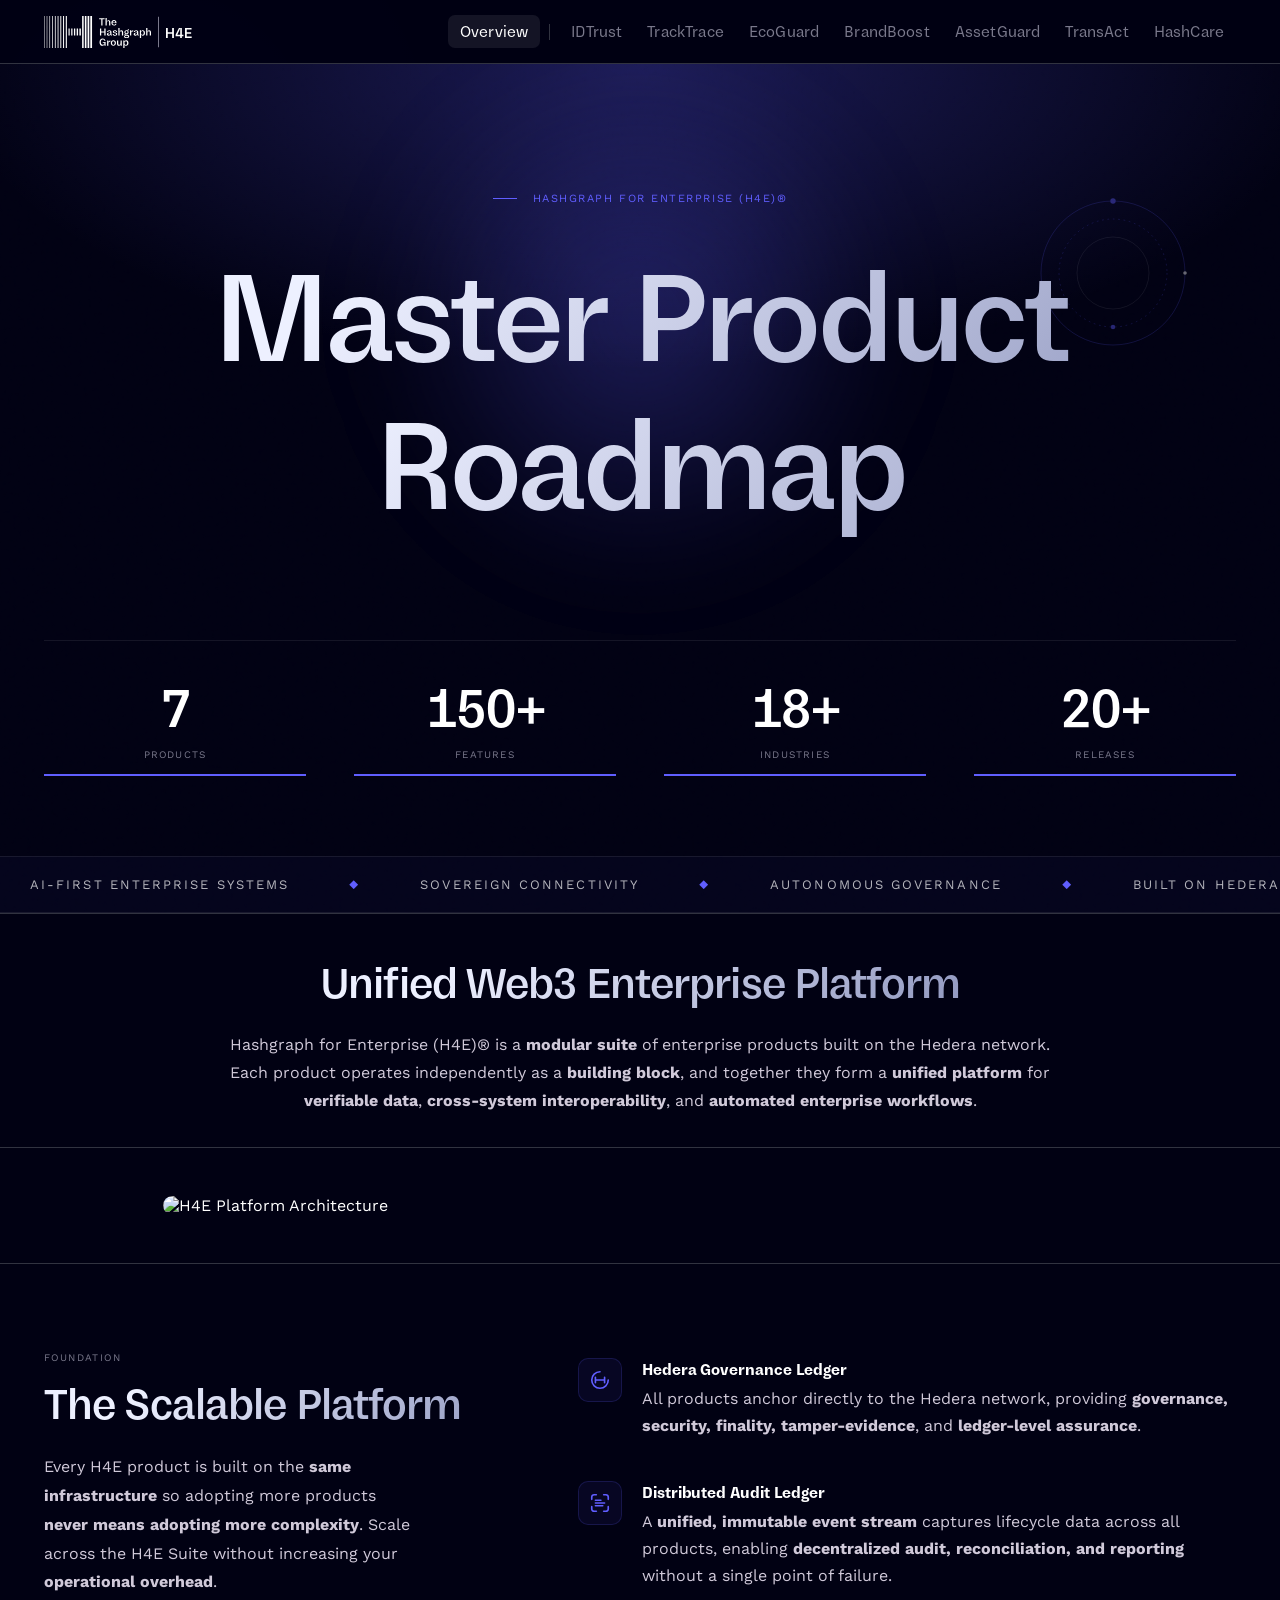
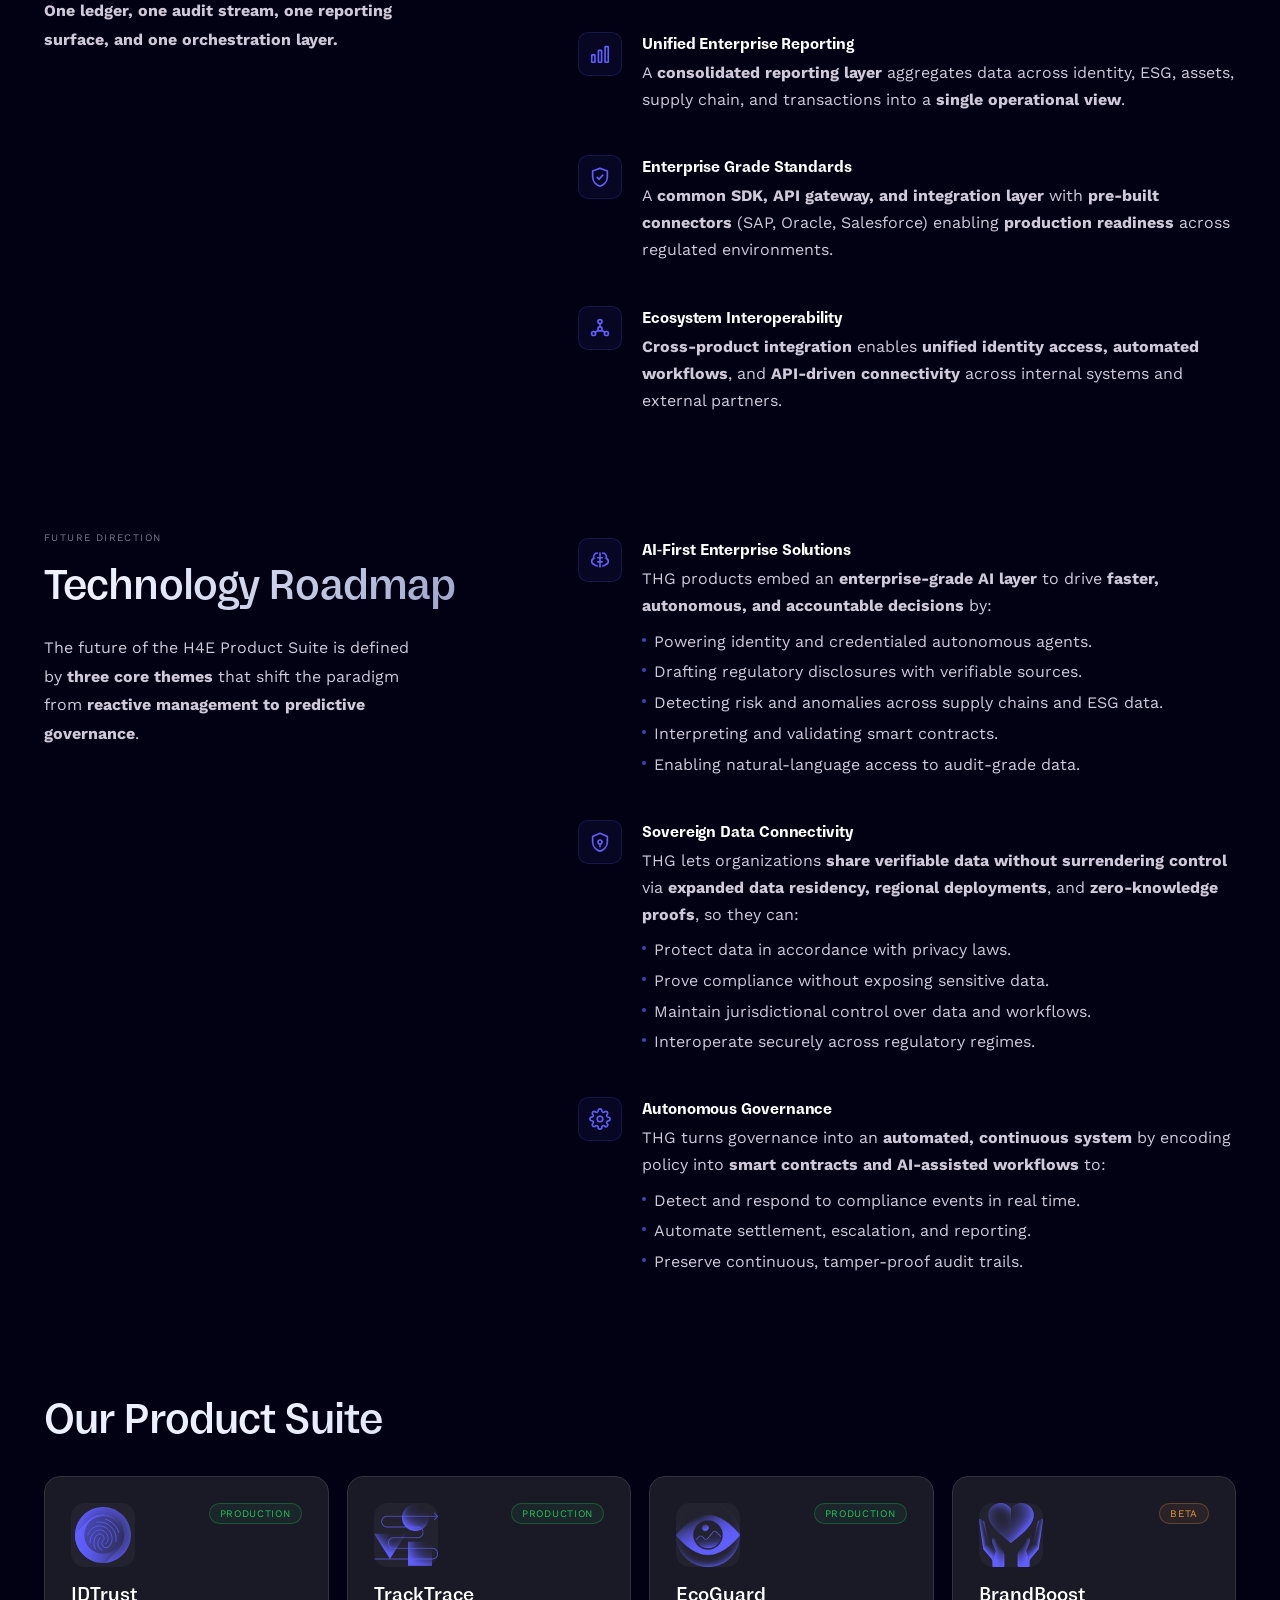
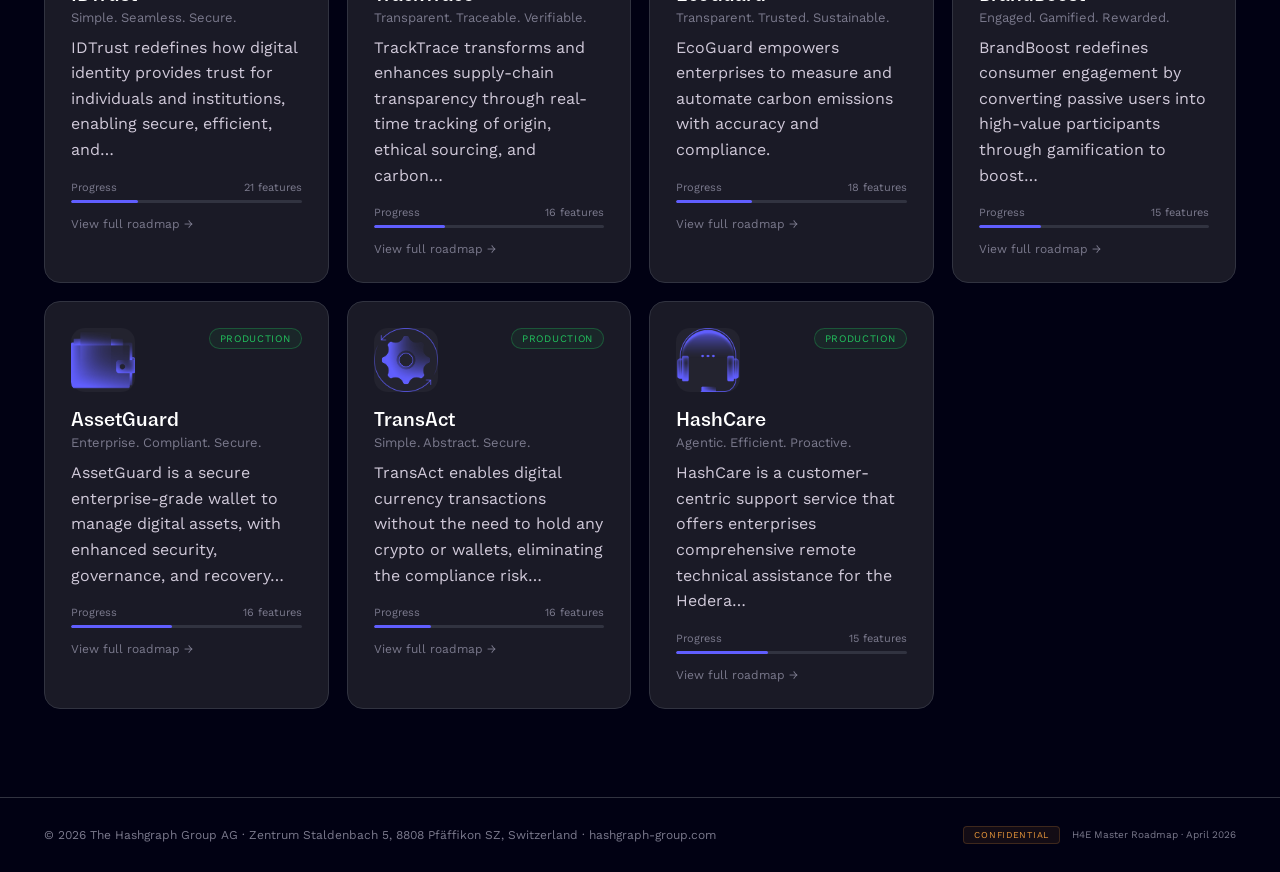
==== commit fb7d7c65: "Add files via upload" ====
--- a/index.html
+++ b/index.html
@@ -626,6 +626,8 @@
   .gantt-row.selected,.gantt-row.fd-active{background:rgba(96,94,255,0.05) !important;}
   .gantt-row[data-status="progress"]{background:var(--row-bg,rgba(255,255,255,0.02));}
   .gantt-row[data-status="planned"]{background:transparent;}
+  .gantt-row[data-status="exploring"]{background:repeating-linear-gradient(135deg,transparent 0,transparent 10px,rgba(255,255,255,0.022) 10px,rgba(255,255,255,0.022) 11px);}
+  .gantt-row[data-status="exploring"]:hover{background:rgba(255,255,255,0.03);}
   /* Shipped group row — single "Live Today" row */
   .gantt-row--shipped{background:rgba(34,197,94,0.025) !important;cursor:default;}
   .gantt-row--shipped:hover{background:rgba(34,197,94,0.05) !important;}
@@ -646,6 +648,7 @@
   .gantt-bar .gantt-bar-meta{font-family:var(--font-body);font-weight:400;font-size:8px;letter-spacing:0.06em;text-transform:uppercase;color:var(--text-3);flex-shrink:0;}
   .gantt-bar.status-progress::after{content:"";position:absolute;inset:0;background:linear-gradient(90deg,transparent 0%,rgba(255,255,255,0.06) 50%,transparent 100%);background-size:200% 100%;animation:shimmer 3s linear infinite;}
   .gantt-bar.status-planned{background:repeating-linear-gradient(45deg,var(--bar-bg) 0 8px,transparent 8px 16px),var(--bar-bg);}
+  .gantt-bar.status-exploring{background:repeating-linear-gradient(90deg,var(--bar-bg) 0 2px,transparent 2px 6px),var(--bar-bg);opacity:0.85;}
   .gantt-bar.status-shipped{}
   .gantt-empty{padding:36px;text-align:center;color:var(--text-3);font-size:13px;border-bottom:1px solid var(--border);}
   @keyframes shimmer{from{background-position:-200% 0;}to{background-position:200% 0;}}
@@ -1113,12 +1116,7 @@
   .mp2-card-title{font-family:'THG Swinton',Georgia,serif;font-size:12.5px;font-weight:500;line-height:1.35;color:var(--text);margin-bottom:7px;}
   .mp2-badge{display:inline-flex;align-items:center;gap:5px;font-size:8px;letter-spacing:.12em;text-transform:uppercase;font-weight:600;}
   .mp2-badge-dot{width:4px;height:4px;border-radius:50%;flex-shrink:0;}
-  /* Multi-release quarters: every release gets its own row inside the card so
-     nothing is hidden behind a "+N more" note. */
-  .mp2-card-row{padding:7px 0;border-top:1px solid rgba(255,255,255,.06);}
-  .mp2-card-row:first-child{padding-top:0;border-top:none;}
-  .mp2-card-row .mp2-card-title{font-size:11.5px;margin-bottom:5px;}
-  .mp2-card-row:hover .mp2-card-title{color:var(--mp2-c,#605EFF);}
+  .mp2-card-more{margin-top:6px;font-size:10px;color:var(--text-3);font-style:italic;}
   /* SVG circle and number hover effects */
   svg [data-mp2-ci]:hover{filter:drop-shadow(0 0 8px rgba(255,255,255,0.3)) brightness(1.2);}
   svg [data-mp2-ni]:hover{filter:drop-shadow(0 0 6px rgba(255,255,255,0.25)) brightness(1.15);font-weight:700;}
@@ -1141,7 +1139,7 @@
 window.H4E_DATA = {
   meta: { year: "2025 — 2027", productsCount: 7, activeMarkets: 12, plannedFeatures: 100, releasePhases: 4 },
   quarters: ["Q1 '25", "Q2 '25", "Q3 '25", "Q4 '25", "Q1 '26", "Q2 '26", "Q3 '26", "Q4 '26", "Q1 '27", "Q2 '27", "Q3 '27", "Q4 '27"],
-  nowIndex: 6,
+  nowIndex: 5,
   themes: {
     ai:        { id: "ai",        label: "AI-First Enterprise", color: "#605EFF" },
     sovereign: { id: "sovereign", label: "Sovereign Data",      color: "#605EFF" },
@@ -1150,39 +1148,43 @@
   statuses: {
     shipped:   { id: "shipped",   label: "Shipped",     dot: "#22C55E" },
     progress:  { id: "progress",  label: "In Progress", dot: "#605EFF" },
-    planned:   { id: "planned",   label: "Planned",     dot: "#A1A1AA" }
+    planned:   { id: "planned",   label: "Planned",     dot: "#A1A1AA" },
+    exploring: { id: "exploring", label: "Exploring",   dot: "#F59E0B" }
   },
   products: [
     {
       id: "idtrust", name: "IDTrust", color: "#8B6FFF",
       tagline: "IDTrust redefines how digital identity provides trust for individuals and institutions, enabling secure, efficient, and seamless authentication.",
-      summary: "A production-grade SSI platform on Hedera — issuing, managing, and verifying W3C Verifiable Credentials for regulated, multi-party ecosystems.",
+      summary: "A production-grade SSI platform on Hedera issuing, managing, and verifying W3C Verifiable Credentials for regulated, multi-party ecosystems.",
       content: "IDTrust enables organizations to issue cryptographically verifiable credentials, manage decentralized identities on Hedera, and authenticate users and AI agents without passwords or shared API keys. Built on open standards (W3C DID/VC, OID4VCI, OID4VP), IDTrust is designed to be the identity infrastructure layer for regulated enterprises, universities, and AI-driven systems.",
       lead: { name: "Dr. Anya Petrov", role: "VP, Identity Products" },
       meta: [
         { label: "Status", value: "Live" },
         { label: "Maturity", value: "Production" },
-        { label: "Last Update", value: "Jul 2026" },
-        { label: "Active Markets", value: "Worldwide" },
-        { label: "Active Projects", value: "Deutsche Telekom (DE), Cofra / GridCore (IN), Fraunhofer Institute (DE)" }
+        { label: "Last Update", value: "Apr 2026" }
       ],
       features: [
-        { id: "id-1", title: "Identity Wallet 1.0 (iOS & Android)", desc: "Secure on-device key management, DID registration, credential storage, QR-based presentation, biometric authentication, and backup & recovery.", status: "shipped", theme: "sovereign", quarter: "Q1 2025", votes: 521, gantt: [0,1] },
+        { id: "id-1", title: "Identity Wallet v1.0 (iOS & Android)", desc: "Secure on-device key management, DID registration, credential storage, QR-based presentation, biometric authentication, and backup & recovery.", status: "shipped", theme: "sovereign", quarter: "Q1 2025", votes: 521, gantt: [0,1] },
         { id: "id-2", title: "Identity Manager", desc: "Web-based backoffice for organizations to manage credential schemas, issue and revoke VCs, and configure verifiable presentation policies.", status: "shipped", theme: "governance", quarter: "Q2 2025", votes: 412, gantt: [1,1] },
-        { id: "id-3", title: "IDTrust Client SDK v1.0", desc: "Client-side SSI library enabling any application to manage DIDs, request credentials, build VPs, and authenticate via dSSO.", status: "shipped", theme: "sovereign", quarter: "Q3 2025", votes: 547, gantt: [2,1] },
-        { id: "id-4", title: "Identity Wallet v2.0", desc: "Enhanced mobile wallet rebuilt on Client SDK v1.0 with improved UX, performance, and support for new credential formats.", status: "shipped", theme: "sovereign", quarter: "Q3 2025", votes: 431, gantt: [2,1] },
-        { id: "id-5", title: "Issuer Service (OID4VCI)", desc: "Standards-based VC issuance with multi-issuer support, automated issuance flows, and Issuer SDK integration.", status: "shipped", theme: "governance", quarter: "Q4 2025", votes: 387, gantt: [3,1] },
-        { id: "id-6", title: "Verifier Service (OID4VP)", desc: "VP verification with DCQL-based presentation policies and trusted issuer management.", status: "shipped", theme: "sovereign", quarter: "Q4 2025", votes: 344, gantt: [3,1] },
-        { id: "id-7", title: "dSSO — Decentralised Single Sign-On", desc: "Wallet-based login across applications. Users authenticate by presenting VCs — no passwords, no centralised identity provider.", status: "shipped", theme: "sovereign", quarter: "Q1 2026", votes: 498, gantt: [4,1] },
-        { id: "id-8", title: "Auxiliary Services", desc: "Revocation Registry, VC/VP Schema Service, Universal DID Registrar & Resolver, and Audit Trail Service.", status: "shipped", theme: "governance", quarter: "Q2 2026", votes: 271, gantt: [5,1] },
-        { id: "id-9", title: "DID Management Service v2.0", desc: "Centralised DID operations with caching, did:hedera Universal Resolver adapters, and optimised resolution at scale.", status: "progress", theme: "governance", quarter: "Q3 2026", votes: 318, gantt: [6,1] },
-        { id: "id-10", title: "Agentic Identity — Agent ID & Authorization", desc: "AI agents receive their own did:hedera identity and credentials, enabling cryptographically verified, auditable agent-to-service authentication — no shared API keys.", status: "progress", theme: "ai", quarter: "Q3 2026", votes: 445, gantt: [6,1] },
-        { id: "id-11", title: "Cloud Identity Wallet v1.0", desc: "Web-based, enterprise-custodied wallet that lets organisations securely manage credentials on behalf of staff, service accounts, and connected systems — backed by enterprise-grade key management controls, with the same verification guarantees as our mobile wallet.", status: "progress", theme: "sovereign", quarter: "Q4 2026", votes: 276, gantt: [7,1] },
-        { id: "id-12", title: "Multi-tenancy", desc: "IDTrust is expanding to support multiple organisations on shared infrastructure, each with its own isolated data, credentials, and policy configuration — enabling faster onboarding and efficient scaling across industries and regions.", status: "progress", theme: "governance", quarter: "Q4 2026", votes: 298, gantt: [7,1] },
-        { id: "id-13", title: "Unified Documentation v1.0", desc: "Consolidated developer and integration documentation covering all platform services and SDKs.", status: "progress", theme: "governance", quarter: "Q4 2026", votes: 214, gantt: [7,1] },
-        { id: "id-14", title: "DID SDK v2.0", desc: "Full support for did:hedera 2.0 specification, powering the next generation of identity operations across the platform.", status: "planned", theme: "sovereign", quarter: "Q1 2027", votes: 389, gantt: [8,1] },
-        { id: "id-15", title: "AI-powered credential workflows", desc: "Conversational schema creation and policy configuration powered by AI — reducing setup time for new credential programmes.", status: "planned", theme: "ai", quarter: "Q2 2027", votes: 187, gantt: [9,1] },
-        { id: "id-16", title: "eIDAS 2.0 / EUDI", desc: "Native alignment with the EU Digital Identity regulation and EUDI Wallet framework — our first compliance milestones, enabling issuance and verification of Person Identification Data (PID) and Qualified Electronic Attestations of Attributes (QEAA) that interoperate with the EUDI ecosystem.", status: "planned", theme: "sovereign", quarter: "Q3 2027", votes: 312, gantt: [10,1] }
+        { id: "id-3", title: "Issuer Service (OID4VCI)", desc: "Standards-based VC issuance with multi-issuer support, automated issuance flows, and Issuer SDK integration.", status: "shipped", theme: "governance", quarter: "Q3 2025", votes: 387, gantt: [2,1] },
+        { id: "id-4", title: "Verifier Service (OID4VP)", desc: "VP verification with DCQL-based presentation policies and trusted issuer management.", status: "shipped", theme: "sovereign", quarter: "Q4 2025", votes: 344, gantt: [3,1] },
+        { id: "id-5", title: "dSSO: Decentralised Single Sign-On", desc: "Wallet-based login across applications. Users authenticate by presenting VCs. No passwords, no centralised identity provider.", status: "shipped", theme: "sovereign", quarter: "Q1 2026", votes: 498, gantt: [4,1] },
+        { id: "id-6", title: "Auxiliary Services", desc: "Revocation Registry, VC/VP Schema Service, Universal DID Registrar & Resolver, and Audit Trail Service.", status: "shipped", theme: "governance", quarter: "Q1 2026", votes: 271, gantt: [4,1] },
+        { id: "id-7", title: "DID SDK v2.0", desc: "Full support for did:hedera 2.0 specification, powering the next generation of identity operations across the platform.", status: "progress", theme: "sovereign", quarter: "Q2 2026", votes: 389, gantt: [5,1] },
+        { id: "id-8", title: "IDTrust Client SDK v1.0", desc: "Client-side SSI library enabling any application to manage DIDs, request credentials, build VPs, and authenticate via dSSO.", status: "progress", theme: "sovereign", quarter: "Q3 2026", votes: 547, gantt: [6,1] },
+        { id: "id-9", title: "Identity Wallet v2.0", desc: "Enhanced mobile wallet rebuilt on Client SDK v1.0 with improved UX, performance, and support for new credential formats.", status: "progress", theme: "sovereign", quarter: "Q4 2026", votes: 412, gantt: [7,1] },
+        { id: "id-10", title: "DID Management Service v2.0", desc: "Centralised DID operations with caching, did:hedera Universal Resolver adapters, and optimised resolution at scale.", status: "progress", theme: "governance", quarter: "Q1 2027", votes: 318, gantt: [8,1] },
+        { id: "id-11", title: "Identity Manager", desc: "for enterprise credential governance", status: "progress", theme: "ai", quarter: "Q2 2027", votes: 289, gantt: [9,1] },
+        { id: "id-12", title: "Delegate to Agent", desc: "Allow human principals to delegate scoped, time-bound authority to AI agents with revocation and audit trail.", status: "progress", theme: "ai", quarter: "Q3 2027", votes: 267, gantt: [10,1] },
+        { id: "id-13", title: "Cloud Identity Wallet v1.0", desc: "Web-based, enterprise-custodied wallet with private keys secured in HashiCorp Vault. Enables organisations to manage credentials on behalf of users.", status: "progress", theme: "governance", quarter: "Q4 2027", votes: 276, gantt: [11,1] },
+        { id: "id-14", title: "Unified Documentation v1.0", desc: "Consolidated developer and integration documentation covering all platform services and SDKs.", status: "progress", theme: "governance", quarter: "Q1 2028", votes: 214, gantt: [9,1] },
+        { id: "id-15", title: "SD-JWT Selective Disclosure", desc: "Holders reveal only the credential claims required for each interaction, preserving privacy while meeting verifier requirements.", status: "planned", theme: "sovereign", quarter: "Q1 2027", votes: 198, gantt: [8,1] },
+        { id: "id-16", title: "dSSO v2.0", desc: "Enhanced decentralised SSO with improved performance, broader protocol support, and enterprise integration connectors (HRIS, CRM, ERP).", status: "planned", theme: "sovereign", quarter: "Q2 2027", votes: 176, gantt: [9,1] },
+        { id: "id-17", title: "Organisation Management & RBAC", desc: "Organisation DIDs with multi-signature governance, role-based access control, enterprise wallets, and delegated credential authority.", status: "planned", theme: "governance", quarter: "Q3 2027", votes: 198, gantt: [10,1] },
+        { id: "id-18", title: "AI-powered credential workflows", desc: "Conversational schema creation and policy configuration powered by AI, reducing setup time for new credential programmes.", status: "planned", theme: "ai", quarter: "Q4 2027", votes: 187, gantt: [11,1] },
+        { id: "id-19", title: "Federated Issuer Model", desc: "Enterprises become trusted issuers within IDTrust's trust registry, enabling cross-organisation credential recognition without central authority.", status: "planned", theme: "governance", quarter: "Q1 2028", votes: 167, gantt: [10,1] },
+        { id: "id-20", title: "Unified Documentation v2.0", desc: "Advanced features, enterprise integration guides, and agentic identity developer documentation.", status: "planned", theme: "governance", quarter: "Q2 2028", votes: 143, gantt: [11,1] },
+        { id: "id-21", title: "eIDAS 2.0 / EUDI", desc: "Native alignment with the EU Digital Identity regulation and EUDI Wallet specifications, enabling cross-border issuance and verification of Person Identification Data (PID) and Qualified Electronic Attestations of Attributes (QEAA)", status: "planned", theme: "sovereign", quarter: "Q3 2028", votes: 312, gantt: [8,1] }
       ]
     },
     {
@@ -1194,174 +1196,150 @@
       meta: [
         { label: "Status", value: "Live" },
         { label: "Maturity", value: "Production" },
-        { label: "Last Update", value: "Jul 2026" }
+        { label: "Last Update", value: "Apr 2026" }
       ],
       features: [
-        { id: "tt-1", title: "Verifiable Workflow Execution", desc: "Multi-step business process management with DID tracking. Define a workflow, instantiate it, and track every step with cryptographic proof.", status: "shipped", theme: "governance", quarter: "Q1 2025", votes: 412, gantt: [0,1] },
-        { id: "tt-2", title: "Mobile Data Capture with Verifiable Credentials", desc: "Operators capture data on mobile, self-issue credentials, and submit them as Verifiable Presentations, with role-based authorization.", status: "shipped", theme: "sovereign", quarter: "Q2 2025", votes: 334, gantt: [1,1] },
-        { id: "tt-3", title: "Hardware Device Integration", desc: "Connect scanning hardware and IoT devices (M-Trust SEC-Reader live; framework supports more). Generate verifiable credentials directly from device readings.", status: "shipped", theme: "governance", quarter: "Q3 2025", votes: 289, gantt: [2,1] },
-        { id: "tt-4", title: "Hedera-Anchored Audit Trail", desc: "Every step, credential, and verification event anchored to Hedera Consensus Service, so any record can be independently verified as tamper-evident.", status: "shipped", theme: "governance", quarter: "Q4 2025", votes: 371, gantt: [3,1] },
-        { id: "tt-5", title: "VP Exchange & Verification", desc: "Full Verifiable Presentation lifecycle: session management, request creation, QR-code mobile exchange, and verification status tracking.", status: "shipped", theme: "sovereign", quarter: "Q1 2026", votes: 256, gantt: [4,1] },
-        { id: "tt-6", title: "Dashboard Suite for Managers & Operators", desc: "Admin interface with workflow viewer, internal DID/DPP view, and external consumer-facing DPP view (customizable per client).", status: "progress", theme: "governance", quarter: "Q2 2026", votes: 489, gantt: [5,1] },
-        { id: "tt-7", title: "Role Credential Lifecycle (RBAC)", desc: "Issue, scope, and revoke role credentials for operators, managers, and devices; revocation immediately invalidates future signatures from that role.", status: "progress", theme: "sovereign", quarter: "Q2 2026", votes: 356, gantt: [5,1] },
-        { id: "tt-8", title: "Step & VP Data Retrieval API", desc: "Expose step data and stored VPs to external systems for dashboards, mobile apps, and partner integrations.", status: "progress", theme: "governance", quarter: "Q3 2026", votes: 367, gantt: [6,1] },
-        { id: "tt-9", title: "Genealogy & Traceability (Trace Explorer)", desc: "Traverse upstream and downstream from any batch at any transformation point, for full provenance and recall scoping.", status: "progress", theme: "governance", quarter: "Q3 2026", votes: 298, gantt: [6,1] },
-        { id: "tt-10", title: "Enterprise Authentication (SSO)", desc: "Keycloak integration for SSO federated with enterprise identity providers, enabling role-controlled access at enterprise scale.", status: "progress", theme: "sovereign", quarter: "Q4 2026", votes: 312, gantt: [7,1] },
-        { id: "tt-11", title: "Cloud Identity Wallet Integration", desc: "Hosted wallet (via IDTrust) that holds credentials on behalf of users, so consumers, operators, and devices can participate in verified flows without managing private keys.", status: "progress", theme: "sovereign", quarter: "Q4 2026", votes: 334, gantt: [7,1] },
-        { id: "tt-12", title: "Consumer Digital Product Passport", desc: "Branded, mobile-first DPP page resolved from a product QR, showing verified provenance at the point of purchase.", status: "progress", theme: "governance", quarter: "Q1 2027", votes: 276, gantt: [8,1] },
-        { id: "tt-13", title: "AI Document Intelligence", desc: "Upload a supplier CoA or audit PDF and receive a structured extraction of test fields with threshold validation, reducing manual data entry.", status: "progress", theme: "ai", quarter: "Q1 2027", votes: 398, gantt: [8,1] },
-        { id: "tt-14", title: "Token-Based Ownership Tracking (ERC-1155)", desc: "Each physical unit is represented by a token that transfers between actors at every handoff — mathematical proof that no more was released downstream than was received upstream. Anti-fraud at the protocol level.", status: "progress", theme: "governance", quarter: "Q2 2027", votes: 234, gantt: [9,1] },
-        { id: "tt-15", title: "Recall Flow & Cascade Propagation", desc: "Trigger a recall at any point in the chain and have it propagate automatically to all affected downstream batches, retailers, and units — completing a recall in minutes instead of weeks.", status: "planned", theme: "governance", quarter: "Q3 2027", votes: 267, gantt: [10,1] },
-        { id: "tt-16", title: "Organisation Onboarding & Product Catalog", desc: "Onboard participating organisations and define the products and raw materials a customer works with, so new customers can be configured rather than custom-built.", status: "planned", theme: "governance", quarter: "Q3 2027", votes: 245, gantt: [10,1] },
-        { id: "tt-17", title: "Industry Template Library", desc: "Pre-built templates (workflows, dashboard configs, form sets) per industry — cocoa, pharma, luxury, industrial — to stand up a new customer in days, not weeks.", status: "planned", theme: "governance", quarter: "Q4 2027", votes: 289, gantt: [11,1] },
-        { id: "tt-18", title: "AI-Powered Workflow Generation", desc: "Describe a supply chain process in natural language; the platform generates a valid BPMN 2.0 workflow ready for human review and activation.", status: "planned", theme: "ai", quarter: "Q4 2027", votes: 342, gantt: [11,1] },
-        { id: "tt-19", title: "Enterprise Data Connectors", desc: "Native integrations with SAP, Oracle, and other enterprise systems; two-way import/export. TrackTrace becomes the trust layer on top of existing infrastructure.", status: "planned", theme: "governance", quarter: "Q1 2028", votes: 276, gantt: [9,1] },
-        { id: "tt-20", title: "Multi-Tenant Platform", desc: "Tenant-level data isolation with per-tenant users, roles, and access control. Enterprise-grade shared deployment model.", status: "planned", theme: "governance", quarter: "Q1 2028", votes: 198, gantt: [9,1] },
-        { id: "tt-21", title: "Compliance Framework Configuration", desc: "Configure which regulations (EUDR, CSRD, CSDDD, CBAM, ESPR) apply to which workflow steps, to serve customers across multiple regulatory regimes.", status: "planned", theme: "governance", quarter: "Q2 2028", votes: 312, gantt: [10,1] },
-        { id: "tt-22", title: "Verifier Dashboard & Audit CLI/SDK", desc: "Independent verification tooling for auditors and regulators — a web dashboard and a public CLI/SDK to verify TrackTrace records against the Hedera ledger without trusting our UI.", status: "planned", theme: "sovereign", quarter: "Q2 2028", votes: 256, gantt: [10,1] },
-        { id: "tt-23", title: "Reporting & Analytics", desc: "Aggregate dashboards, trend analysis, and threshold alerting. An operational intelligence layer on top of the trust layer.", status: "planned", theme: "governance", quarter: "Q3 2028", votes: 267, gantt: [11,1] },
-        { id: "tt-24", title: "AssetGuard DPP Ownership Transfer", desc: "Transfer a product's Digital Product Passport to a buyer's wallet for high-value goods (luxury, automotive, art), so verified provenance and chain of ownership travel with the item.", status: "planned", theme: "sovereign", quarter: "Q3 2028", votes: 189, gantt: [11,1] }
+        { id: "tt-1", title: "Verifiable Workflow Execution", desc: "Multi-step business process management with DID tracking enabling workflow definition, instantiation, and cryptographic step verification.", status: "shipped", theme: "governance", quarter: "Q1 2025", votes: 412, gantt: [0,1] },
+        { id: "tt-2", title: "Mobile Data Capture with Verifiable Credentials", desc: "Field operators capture data on mobile devices, self-issue credentials, and submit as Verifiable Presentations with role-based authorization support.", status: "shipped", theme: "sovereign", quarter: "Q2 2025", votes: 334, gantt: [1,1] },
+        { id: "tt-3", title: "Hardware Device Integration", desc: "Connect IoT devices and scanning hardware including M-Trust SEC-Reader, generating verifiable credentials directly from device readings.", status: "shipped", theme: "governance", quarter: "Q3 2025", votes: 289, gantt: [2,1] },
+        { id: "tt-4", title: "Hedera-Anchored Audit Trail", desc: "Every step, every credential, every verification anchored to Hedera Consensus Service with CLI tools for independent auditor and regulator verification.", status: "shipped", theme: "governance", quarter: "Q4 2025", votes: 371, gantt: [3,1] },
+        { id: "tt-5", title: "VP Exchange & Verification", desc: "Complete Verifiable Presentation lifecycle including session management, QR-code mobile wallet exchange, and verification status tracking.", status: "shipped", theme: "sovereign", quarter: "Q1 2026", votes: 256, gantt: [4,1] },
+        { id: "tt-6", title: "Admin Dashboard Suite", desc: "Three-part admin interface: Workflow Viewer / Internal DID/DPP view / External DPP view (consumer-facing template, customizable per client).", status: "progress", theme: "governance", quarter: "Q2 2026", votes: 489, gantt: [5,1] },
+        { id: "tt-7", title: "Step & VP Data Retrieval API", desc: "Expose workflow step data and stored VPs to external systems for dashboards, mobile apps, and partner integrations.", status: "progress", theme: "governance", quarter: "Q3 2026", votes: 367, gantt: [6,1] },
+        { id: "tt-8", title: "Enterprise Authentication", desc: "Keycloak integration enabling SSO and jBPM identity authentication for multi-user, role-controlled enterprise-scale access.", status: "progress", theme: "sovereign", quarter: "Q4 2026", votes: 298, gantt: [7,1] },
+        { id: "tt-9", title: "Industry Demonstrators", desc: "Reference implementations across various industries showcasing platform capabilities.", status: "progress", theme: "governance", quarter: "Q1 2027", votes: 214, gantt: [8,1] },
+        { id: "tt-10", title: "Credential Delivery via Email", desc: "Issue credentials to recipients via email for gradual wallet adoption scenarios.", status: "progress", theme: "governance", quarter: "Q2 2027", votes: 187, gantt: [9,1] },
+        { id: "tt-11", title: "Token-Based Ownership Tracking", desc: "ERC-1155 tokens represent physical goods on the ledger enabling ownership transfer at handoffs with anti-fraud protocol-level verification.", status: "progress", theme: "governance", quarter: "Q3 2027", votes: 234, gantt: [10,1] },
+        { id: "tt-12", title: "AI-Powered Workflow Generation", desc: "Natural language supply chain process descriptions automatically generate valid BPMN 2.0 workflows for review and activation.", status: "planned", theme: "ai", quarter: "Q1 2027", votes: 342, gantt: [8,1] },
+        { id: "tt-13", title: "Enterprise Data Connectors", desc: "Native integrations with SAP, Oracle, and similar systems offering bidirectional data feeds and trust layer functionality.", status: "planned", theme: "governance", quarter: "Q2 2027", votes: 276, gantt: [9,1] },
+        { id: "tt-14", title: "Multi-Process Platform", desc: "Multi-user per organization with role-based access control, data isolation, and enterprise deployment capabilities.", status: "planned", theme: "governance", quarter: "Q3 2027", votes: 198, gantt: [10,1] },
+        { id: "tt-15", title: "Reporting & Analytics", desc: "Aggregate dashboards, trend analysis, and threshold-breach alerting for operational intelligence.", status: "planned", theme: "governance", quarter: "Q4 2027", votes: 267, gantt: [11,1] },
+        { id: "tt-16", title: "Cloud Wallet for End Users", desc: "Hosted wallet infrastructure for consumers and small operators without key management capabilities.", status: "planned", theme: "sovereign", quarter: "Q1 2028", votes: 189, gantt: [9,1] }
       ]
     },
     {
       id: "ecoguard", name: "EcoGuard", color: "#27AE60",
       tagline: "EcoGuard empowers enterprises to measure and automate carbon emissions with accuracy and compliance.",
       summary: "An end-to-end platform for ESG workflows, carbon credit lifecycle, tokenization, and marketplace operations.",
-      content: "EcoGuard streamlines ESG workflows and the full carbon credit lifecycle—from project setup and MRV to tokenization and trading. Built for transparency and scale, it unifies identity, compliance, and market operations for trusted climate outcomes.",
+      content: "EcoGuard streamlines ESG workflows and the full carbon credit lifecycle from project setup and MRV to tokenization and trading. Built for transparency and scale, it unifies identity, compliance, and market operations for trusted climate outcomes.",
       lead: { name: "Lina Okafor", role: "VP, Sustainability Products" },
       meta: [
         { label: "Status", value: "Live" },
         { label: "Maturity", value: "Production" },
-        { label: "Last Update", value: "Jul 2026" }
+        { label: "Last Update", value: "Feb 2026" }
       ],
       features: [
-        { id: "eg-1", title: "VP Exchange & Validation", desc: "Share and verify VPs.", status: "shipped", theme: "governance", quarter: "Q1 2025", votes: 387, gantt: [0,1] },
-        { id: "eg-2", title: "DID-based Tracking", desc: "End-to-end traceability.", status: "shipped", theme: "sovereign", quarter: "Q2 2025", votes: 312, gantt: [1,1] },
-        { id: "eg-3", title: "Identity & Credentials", desc: "Secure identity and access.", status: "shipped", theme: "sovereign", quarter: "Q3 2025", votes: 356, gantt: [2,1] },
-        { id: "eg-4", title: "ERC-1155 Contracts", desc: "Token schemas for credits.", status: "shipped", theme: "governance", quarter: "Q4 2025", votes: 445, gantt: [3,1] },
-        { id: "eg-5", title: "Project Lifecycle & MRV", desc: "Orchestrate MRV steps.", status: "shipped", theme: "governance", quarter: "Q4 2025", votes: 521, gantt: [3,1] },
-        { id: "eg-6", title: "Simple Trade & Tokenization", desc: "Basic trades and minting.", status: "shipped", theme: "governance", quarter: "Q1 2026", votes: 234, gantt: [4,1] },
-        { id: "eg-7", title: "Audit & Compliance", desc: "Verification and evidence.", status: "shipped", theme: "governance", quarter: "Q1 2026", votes: 267, gantt: [4,1] },
-        { id: "eg-8", title: "User Onboarding & KYB", desc: "Streamlined business verification and onboarding.", status: "shipped", theme: "sovereign", quarter: "Q2 2026", votes: 334, gantt: [5,1] },
-        { id: "eg-9", title: "Advanced Admin Console", desc: "Manage users, transactions, and configurations at scale.", status: "shipped", theme: "governance", quarter: "Q2 2026", votes: 289, gantt: [5,1] },
-        { id: "eg-10", title: "Cloud Wallet Integration", desc: "Offer managed key custody via cloud wallets.", status: "progress", theme: "governance", quarter: "Q3 2026", votes: 276, gantt: [6,1] },
-        { id: "eg-11", title: "AI Agent for Digitizing Methodology", desc: "Parse PDFs/docs, extract rules, map to MRV model, draft machine-readable steps, reviewer edits/approves and publishes to library to link to MRV workflows.", status: "progress", theme: "ai", quarter: "Q3 2026", votes: 412, gantt: [6,1] },
-        { id: "eg-12", title: "Methodology Expansion", desc: "Extend the methodology library with additional project types and reusable MRV templates.", status: "progress", theme: "governance", quarter: "Q4 2026", votes: 298, gantt: [7,1] },
-        { id: "eg-13", title: "Compliance & ESG Reporting", desc: "Generate ESG reports, support future corresponding adjustment tagging, export audit and core reports, track buyer emissions versus reductions from credit purchases, and export or download reports.", status: "progress", theme: "governance", quarter: "Q4 2026", votes: 376, gantt: [7,1] },
-        { id: "eg-14", title: "Trading & Revenue Configuration", desc: "Configure trading rules, fees, revenue sharing, and settlement controls for marketplace operations.", status: "planned", theme: "governance", quarter: "Q1 2027", votes: 342, gantt: [8,1] },
-        { id: "eg-15", title: "AI Anomaly Detection", desc: "Automatically detect unusual activity and potential fraud across MRV, tokenization, and trading workflows.", status: "planned", theme: "ai", quarter: "Q2 2027", votes: 287, gantt: [9,1] },
-        { id: "eg-16", title: "Registry & Payments", desc: "Integrate registries and payment rails for settlement.", status: "planned", theme: "governance", quarter: "Q3 2027", votes: 234, gantt: [10,1] },
-        { id: "eg-17", title: "OTC Trading & Reporting", desc: "Support negotiated trades with compliance-ready reports.", status: "planned", theme: "governance", quarter: "Q4 2027", votes: 178, gantt: [11,1] },
-        { id: "eg-18", title: "External Credit Listing", desc: "Onboard third-party credits into EcoGuard.", status: "planned", theme: "governance", quarter: "Q1 2028", votes: 167, gantt: [11,1] }
+        { id: "eg-1", title: "VP Exchange & Validation", desc: "Share and verify VPs for validation and verification of project and monitoring data.", status: "shipped", theme: "governance", quarter: "Q1 2025", votes: 387, gantt: [0,1] },
+        { id: "eg-2", title: "DID-based Tracking", desc: "Track projects, processes, and carbon credits across their entire lifecycle using decentralized identifiers.", status: "shipped", theme: "sovereign", quarter: "Q2 2025", votes: 312, gantt: [1,1] },
+        { id: "eg-3", title: "ERC-1155 Contracts", desc: "Token schemas for carbon credits for better performance and voiding double spending.", status: "shipped", theme: "governance", quarter: "Q3 2025", votes: 445, gantt: [2,1] },
+        { id: "eg-4", title: "dMRV", desc: "Process workflow digitization with device inputs providing verified field data and immutable submission records.", status: "shipped", theme: "governance", quarter: "Q4 2025", votes: 521, gantt: [3,1] },
+        { id: "eg-5", title: "Audit & Compliance", desc: "Maintains transparent, verifiable records accessible to auditors and regulators for global carbon standard adherence.", status: "shipped", theme: "governance", quarter: "Q1 2026", votes: 267, gantt: [4,1] },
+        { id: "eg-6", title: "Verifiable Workflow Execution", desc: "Multi-step methodology processes with DID tracking, enabling cryptographic proof at each step.", status: "shipped", theme: "governance", quarter: "Q2 2026", votes: 298, gantt: [5,1] },
+        { id: "eg-7", title: "User Onboarding & KYB", desc: "Streamlined business verification and onboarding procedures.", status: "progress", theme: "sovereign", quarter: "Q3 2026", votes: 334, gantt: [6,1] },
+        { id: "eg-8", title: "Advanced Admin Console", desc: "Manage users, transactions, and configurations at scale.", status: "progress", theme: "governance", quarter: "Q4 2026", votes: 289, gantt: [7,1] },
+        { id: "eg-9", title: "Cloud Wallet", desc: "Managed key custody via cloud wallet services.", status: "progress", theme: "governance", quarter: "Q1 2027", votes: 276, gantt: [8,1] },
+        { id: "eg-10", title: "Spot Marketplace", desc: "Enable spot trading for listed credits.", status: "progress", theme: "governance", quarter: "Q2 2027", votes: 489, gantt: [9,1] },
+        { id: "eg-11", title: "AI Agent for Digitizing Methodology", desc: "Parse PDFs/docs, extract rules, map to MRV model, draft machine-readable steps, reviewer edits/approves and publishes to library to link to MRV workflows.", status: "progress", theme: "ai", quarter: "Q3 2027", votes: 412, gantt: [10,1] },
+        { id: "eg-12", title: "Simple Trade & Tokenization", desc: "Facilitate easy carbon credit minting and peer-to-peer trading.", status: "progress", theme: "governance", quarter: "Q4 2027", votes: 234, gantt: [11,1] },
+        { id: "eg-13", title: "ESG Reporting Dashboard", desc: "Configurable dashboards with exportable reports aligned to GRI, TCFD, and CSRD frameworks.", status: "progress", theme: "governance", quarter: "Q1 2028", votes: 376, gantt: [9,1] },
+        { id: "eg-14", title: "AI Anomaly Detection", desc: "Automatically detect unusual activity and potential fraud across workflows.", status: "planned", theme: "ai", quarter: "Q1 2027", votes: 287, gantt: [8,1] },
+        { id: "eg-15", title: "Registry & Payments", desc: "Integrate registries and payment rails for settlement.", status: "planned", theme: "governance", quarter: "Q2 2027", votes: 234, gantt: [9,1] },
+        { id: "eg-16", title: "OTC Trading & Reporting", desc: "Support negotiated trades with compliance-ready reporting.", status: "planned", theme: "governance", quarter: "Q3 2027", votes: 178, gantt: [10,1] },
+        { id: "eg-17", title: "AI Workflow Automation", desc: "Generate BPMN flows and automate routine steps.", status: "planned", theme: "ai", quarter: "Q4 2027", votes: 198, gantt: [11,1] },
+        { id: "eg-18", title: "External Credit Listing", desc: "Onboard third-party credits into the platform.", status: "planned", theme: "governance", quarter: "Q1 2028", votes: 167, gantt: [10,1] }
       ]
     },
     {
       id: "brandboost", name: "BrandBoost", color: "#00C5BE",
       tagline: "BrandBoost redefines consumer engagement by converting passive users into high-value participants through gamification to boost brand value.",
-      summary: "A real-time engagement engine that unifies proof-of-attention and on-chain reward settlement into a single no-code operator experience.",
-      content: "BrandBoost is an enterprise-grade consumer engagement and loyalty platform that converges game psychology with deep technology through real-time, in-play gamification, incentivization, and enjoyment elements of competition.",
+      summary: "Next-generation consumer engagement with blockchain and gamification",
+      content: "BrandBoost is a consumer engagement platform combining gamification, blockchain technology, and behavioral science to convert passive users into actively engaged, high-value participants. It enables brands to design interactive experiences, distribute tokenized incentives, and generate actionable insights through AI-driven analytics.",
       lead: { name: "Tomás Rivera", role: "VP, Engagement Products" },
       meta: [
-        { label: "Status", value: "Live" },
-        { label: "Maturity", value: "Early Production" },
-        { label: "Last Update", value: "Jul 2026" },
+        { label: "Status", value: "Beta" },
+        { label: "Maturity", value: "Beta" },
+        { label: "Last Update", value: "Apr 2026" },
         { label: "Engine", value: "Gamification" },
         { label: "Technology", value: "Web3 + AI" }
       ],
       features: [
-        { id: "bb-1", title: "No-Code Journey Canvas", desc: "Visual drag-and-drop editor for reward journeys.", status: "shipped", theme: "governance", quarter: "Q1 2025", votes: 356, gantt: [0,1] },
-        { id: "bb-2", title: "Wallet Integration", desc: "In-app self-custody wallet on Hedera.", status: "shipped", theme: "governance", quarter: "Q2 2025", votes: 378, gantt: [1,1] },
-        { id: "bb-3", title: "Multi-Source Signal Ingestion", desc: "Accept events from any source: app, web, POS, IoT, partners.", status: "shipped", theme: "governance", quarter: "Q3 2025", votes: 298, gantt: [2,1] },
-        { id: "bb-4", title: "Integrated Token Design Studio", desc: "Mint, hold, and manage branded incentive tokens.", status: "shipped", theme: "governance", quarter: "Q3 2025", votes: 334, gantt: [2,1] },
-        { id: "bb-5", title: "Multi-Brand Token Isolation", desc: "Per-sponsor treasuries with strict spend boundaries.", status: "shipped", theme: "governance", quarter: "Q4 2025", votes: 276, gantt: [3,1] },
-        { id: "bb-6", title: "Event Catalog", desc: "Extensible registry of ingested signal types.", status: "shipped", theme: "governance", quarter: "Q4 2025", votes: 245, gantt: [3,1] },
-        { id: "bb-7", title: "UWB Proof-of-Presence", desc: "Ultra-Wideband confirmation of physical attendance.", status: "shipped", theme: "governance", quarter: "Q1 2026", votes: 356, gantt: [4,1] },
-        { id: "bb-8", title: "Sponsored Quiz", desc: "Personalized branded challenges with real-time reward settlement.", status: "shipped", theme: "governance", quarter: "Q2 2026", votes: 389, gantt: [5,1] },
-        { id: "bb-9", title: "Real-time Engagement Loop", desc: "Trigger to on-chain reward in sub-second latency.", status: "progress", theme: "governance", quarter: "Q3 2026", votes: 298, gantt: [6,1] },
-        { id: "bb-10", title: "LoopAnalytics", desc: "Dashboard for journey performance, conversion, and per-sponsor attribution.", status: "progress", theme: "governance", quarter: "Q3 2026", votes: 254, gantt: [6,1] },
-        { id: "bb-11", title: "Treasury Wallet & Operator Console", desc: "Unified admin surface for treasury operations and campaign management.", status: "progress", theme: "governance", quarter: "Q4 2026", votes: 267, gantt: [7,1] },
-        { id: "bb-12", title: "Proof-of-Presence Heatmap", desc: "Visualise UWB attendance density across venues and time.", status: "planned", theme: "governance", quarter: "Q1 2027", votes: 234, gantt: [8,1] },
-        { id: "bb-13", title: "Prediction Markets & Micro-Wagering", desc: "Fan-to-fan predictions with token-backed stakes.", status: "planned", theme: "governance", quarter: "Q1 2027", votes: 221, gantt: [8,1] },
-        { id: "bb-14", title: "Multi-Venue Geo-Targeting", desc: "Pokémon Go–style scavenger hunts and location games with UWB-precise positioning across multiple venues.", status: "planned", theme: "governance", quarter: "Q2 2027", votes: 167, gantt: [9,1] },
-        { id: "bb-15", title: "Peer-to-Peer Marketplace", desc: "Fan-to-fan token, NFT, and reward exchange.", status: "planned", theme: "governance", quarter: "Q2 2027", votes: 243, gantt: [9,1] },
-        { id: "bb-16", title: "AI-Generated Rewards Journeys", desc: "LLM-composed campaigns from plain-language intent.", status: "planned", theme: "ai", quarter: "Q3 2027", votes: 198, gantt: [10,1] },
-        { id: "bb-17", title: "Guild-vs-Guild Tournaments", desc: "Team-based competitive engagement with shared rewards.", status: "planned", theme: "governance", quarter: "Q3 2027", votes: 187, gantt: [10,1] },
-        { id: "bb-18", title: "Synthetic Fan Personas", desc: "AI-simulated fan behaviour for pre-launch journey testing.", status: "planned", theme: "ai", quarter: "Q4 2027", votes: 156, gantt: [11,1] }
+        { id: "bb-1", title: "Gamification Engine", desc: "Configurable engagement mechanics driven by behavioral science.", status: "shipped", theme: "governance", quarter: "Q1 2025", votes: 412, gantt: [0,1] },
+        { id: "bb-2", title: "Web3 Wallet Integration", desc: "Self-custody wallet for incentives, identity, and tokenized rewards.", status: "shipped", theme: "governance", quarter: "Q2 2025", votes: 378, gantt: [1,1] },
+        { id: "bb-3", title: "Token Design Studio", desc: "Create, mint, and manage tokenised incentives (currencies, XP points, vouchers, discounts); inventory management and award-rules connected to engagement features.", status: "shipped", theme: "governance", quarter: "Q3 2025", votes: 334, gantt: [2,1] },
+        { id: "bb-4", title: "Ultra-Wide Band Connectivity", desc: "Proximity-based engagement and real-time interaction triggers.", status: "shipped", theme: "governance", quarter: "Q4 2025", votes: 289, gantt: [3,1] },
+        { id: "bb-5", title: "Advanced AI/ML Insights", desc: "Delivers predictive analytics and behavior modeling for engagement optimization.", status: "progress", theme: "ai", quarter: "Q1 2026", votes: 489, gantt: [4,1] },
+        { id: "bb-6", title: "Ultra-Wide Band \"Proof of Presence\"", desc: "Uses UWB USB dongles (or TV/STB integration) plus mobile SDK for precise position relative to the screen, enabling user profiling, fraud prevention, and proximity-aware engagement.", status: "progress", theme: "governance", quarter: "Q2 2026", votes: 356, gantt: [5,1] },
+        { id: "bb-7", title: "Real-time Engagement Loop", desc: "Features personalisation, challenges, achievements, polls/quizzes/trivia, mini-games, and notifications/airdrops orchestrated through Live-Ops.", status: "progress", theme: "governance", quarter: "Q3 2026", votes: 298, gantt: [6,1] },
+        { id: "bb-8", title: "Treasury Wallet & Operator Console", desc: "Enterprise tool for treasury management, incentive issuance, inventory, and back-office reporting.", status: "progress", theme: "governance", quarter: "Q4 2026", votes: 267, gantt: [7,1] },
+        { id: "bb-9", title: "Community & Social Layer v1", desc: "Includes leaderboards, friend passes, gifting, and referrals anchored to consumer DIDs.", status: "progress", theme: "governance", quarter: "Q1 2027", votes: 234, gantt: [8,1] },
+        { id: "bb-10", title: "Targeted & Interactive TV Ads", desc: "Enables 'Ad battles' and interactive overlays activated via UWB proximity to the screen, unlocking new monetisation for broadcasters.", status: "progress", theme: "governance", quarter: "Q2 2027", votes: 312, gantt: [9,1] },
+        { id: "bb-11", title: "Operator & Broadcaster App SDK", desc: "Offers drop-in integration for TV operator and broadcaster apps, including wallet handoff and content-protection hooks.", status: "progress", theme: "governance", quarter: "Q3 2027", votes: 198, gantt: [10,1] },
+        { id: "bb-12", title: "Community Guilds", desc: "Structured user groups with shared incentives and engagement loops.", status: "planned", theme: "governance", quarter: "Q4 2027", votes: 187, gantt: [11,1] },
+        { id: "bb-13", title: "Peer-to-Peer Marketplace", desc: "Trading layer for assets, rewards, and digital incentives.", status: "planned", theme: "governance", quarter: "Q1 2028", votes: 243, gantt: [8,1] },
+        { id: "bb-14", title: "Multi-Venue Geo-Targeting", desc: "Enables cross-venue activation with hybrid UWB, GPS, and beacon signal.", status: "planned", theme: "governance", quarter: "Q2 2028", votes: 167, gantt: [9,1] },
+        { id: "bb-15", title: "Betting & Wagering Module", desc: "Features compliance-aware wagering capabilities, jurisdiction-gated, designed to meet regulatory requirements for licensed operators.", status: "planned", theme: "governance", quarter: "Q3 2028", votes: 221, gantt: [10,1] }
       ]
     },
     {
       id: "assetguard", name: "AssetGuard", color: "#2E9CCA",
       tagline: "AssetGuard is a secure enterprise-grade wallet to manage digital assets, with enhanced security, governance, and recovery features.",
-      summary: "A secure Hedera wallet for rewards today — and an agent-ready foundation for what's next.",
+      summary: "A secure Hedera wallet for rewards today and an agent-ready foundation for what's next.",
       content: "AssetGuard is a production-grade wallet for the Hedera ecosystem. It powers reliable distribution and management of tokens, NFTs, and on-chain rewards for programs and communities. Looking forward, AssetGuard is evolving into a safe, policy-driven agentic wallet that enables AI agents to act under human-defined guardrails.",
       lead: { name: "Henrik Voss", role: "VP, Asset Products" },
       meta: [
         { label: "Status", value: "Live" },
         { label: "Maturity", value: "Production" },
-        { label: "Last Update", value: "Jul 2026" },
+        { label: "Last Update", value: "Apr 2026" },
         { label: "Platforms", value: "iOS · Android" }
       ],
       features: [
-        { id: "ag-1", title: "Cross-platform retail wallet (Android, iOS, Chrome)", desc: "Reliable everyday wallet supporting ecosystem programs at scale.", status: "shipped", theme: "governance", quarter: "Q1 2025", votes: 521, gantt: [0,1] },
-        { id: "ag-2", title: "Core HBAR & token management (HTS)", desc: "Send/receive with token association controls for dependable day-to-day use.", status: "shipped", theme: "governance", quarter: "Q2 2025", votes: 478, gantt: [1,1] },
+        { id: "ag-1", title: "Cross-platform retail wallet", desc: "Cross‑platform retail wallet (Android, iOS, Chrome) serving as a dependable everyday wallet supporting ecosystem programs at scale.", status: "shipped", theme: "governance", quarter: "Q1 2025", votes: 521, gantt: [0,1] },
+        { id: "ag-2", title: "Core HBAR & token management", desc: "Send/receive with token association controls enabling reliable day-to-day cryptocurrency operations.", status: "shipped", theme: "governance", quarter: "Q2 2025", votes: 478, gantt: [1,1] },
         { id: "ag-3", title: "NFT gallery & on-chain identity", desc: "Dedicated space for collectibles, credentials, and rewards in one place suitable for memberships and quests.", status: "shipped", theme: "governance", quarter: "Q3 2025", votes: 389, gantt: [2,1] },
         { id: "ag-4", title: "Seamless onboarding & secure recovery", desc: "Low‑friction create/import flows with secure backup options for user convenience.", status: "shipped", theme: "governance", quarter: "Q4 2025", votes: 334, gantt: [3,1] },
         { id: "ag-5", title: "Security, settings & network controls", desc: "Features including biometrics/PIN, wallet reset, theming, mainnet/testnet switching.", status: "shipped", theme: "governance", quarter: "Q1 2026", votes: 298, gantt: [4,1] },
         { id: "ag-6", title: "dApp connectivity & production validation", desc: "WalletConnect support; proven in Hedera quests and hackathons demonstrating real-world reliability.", status: "shipped", theme: "governance", quarter: "Q2 2026", votes: 312, gantt: [5,1] },
-        { id: "ag-7", title: "Rewards via THA Academy certificates", desc: "Course‑completion credentials issued as NFTs directly into AssetGuard.", status: "shipped", theme: "governance", quarter: "Q2 2026", votes: 267, gantt: [5,1] },
+        { id: "ag-7", title: "Rewards via THA Academy certificates", desc: "Course‑completion credentials issued as NFTs directly into AssetGuard.", status: "shipped", theme: "governance", quarter: "Q3 2026", votes: 267, gantt: [6,1] },
         { id: "ag-8", title: "Membership Portal Rewards", desc: "Making AssetGuard the default destination for membership NFTs and rewards that builds trust and repeat participation.", status: "progress", theme: "governance", quarter: "Q4 2026", votes: 387, gantt: [7,1] },
         { id: "ag-9", title: "Engagement loops with education & quests", desc: "Connecting learning paths, quests, and on-chain actions into ongoing engagement journeys.", status: "progress", theme: "governance", quarter: "Q1 2027", votes: 312, gantt: [8,1] },
-        { id: "ag-10", title: "Agentic wallet foundations", desc: "Agent DIDs & verifiable credentials via IDTrust; MCP-compatible, non-extractable signing patterns; and a policy manifest with guardrails and kill-switch controls.", status: "progress", theme: "ai", quarter: "Q2 2027", votes: 445, gantt: [9,1] },
+        { id: "ag-10", title: "Agentic wallet foundations", desc: "Including agent DIDs, verifiable credentials, MCP-compatible signing patterns, and policy guardrails with kill-switch controls.", status: "progress", theme: "ai", quarter: "Q2 2027", votes: 445, gantt: [9,1] },
         { id: "ag-11", title: "AssetGuard MCP server & guardrail UI", desc: "Agent toolset with operator policies, approvals, and observability capabilities.", status: "planned", theme: "ai", quarter: "Q1 2027", votes: 398, gantt: [8,1] },
-        { id: "ag-12", title: "Autonomous treasury & A2A pilots", desc: "Pilot safe agentic value flows on Hedera and publish a reference architecture with audit and logging patterns.", status: "planned", theme: "ai", quarter: "Q2 2027", votes: 334, gantt: [9,1] },
-        { id: "ag-13", title: "Open Wallet Standard (OWS) compatibility", desc: "Exploring AssetGuard compatibility with the Open Wallet Standard (OWS).", status: "planned", theme: "sovereign", quarter: "Q3 2027", votes: 276, gantt: [10,1] },
-        { id: "ag-14", title: "Commercial expansion (where compliant)", desc: "Evaluate buy/sell/swap, staking, and broader availability in permitted jurisdictions.", status: "planned", theme: "governance", quarter: "Q4 2027", votes: 198, gantt: [11,1] },
-        { id: "ag-15", title: "Enterprise readiness (partner-led track)", desc: "When driven by demand: OAuth/SSO and recovery, RBAC + admin console (MVP), audit logging & compliance exports, and an API-first tenant model for white-label deployments.", status: "planned", theme: "governance", quarter: "Q1 2028", votes: 189, gantt: [10,1] },
-        { id: "ag-16", title: "Standardised enterprise digital-asset governance", desc: "Consistent control plane for policy engines, approvals, reporting, and integrations across HR, CRM, ERP, and Finance systems.", status: "planned", theme: "governance", quarter: "Q2 2028", votes: 156, gantt: [11,1] }
+        { id: "ag-12", title: "Autonomous treasury & A2A pilots", desc: "Safe agentic value flows on Hedera with reference architecture including audit and logging patterns.", status: "planned", theme: "ai", quarter: "Q2 2027", votes: 334, gantt: [9,1] },
+        { id: "ag-13", title: "Open Wallet Standard (OWS) compatibility", desc: "Integration with OWS specifications.", status: "planned", theme: "sovereign", quarter: "Q3 2027", votes: 276, gantt: [10,1] },
+        { id: "ag-14", title: "Commercial expansion", desc: "Evaluating buy/sell/swap, staking, and broader jurisdictional availability where compliant.", status: "planned", theme: "governance", quarter: "Q4 2027", votes: 198, gantt: [11,1] },
+        { id: "ag-15", title: "Enterprise readiness", desc: "Including OAuth/SSO, RBAC admin console, audit logging, compliance exports, and white-label API models.", status: "planned", theme: "governance", quarter: "Q1 2028", votes: 189, gantt: [10,1] },
+        { id: "ag-16", title: "Standardised enterprise digital-asset governance", desc: "Unified control plane for policy engines, approvals, reporting, and integrations with business systems.", status: "planned", theme: "governance", quarter: "Q2 2028", votes: 156, gantt: [11,1] }
       ]
     },
     {
       id: "transact", name: "TransAct", color: "#605EFF",
-      tagline: "TransAct is evolving from a blockchain transaction gateway into the infrastructure layer that lets humans and AI agents transact on Hedera under the same set of rules.",
-      summary: "The full gateway, extended to agents — the same API, controls, and audit trail enterprise teams already use, now available to AI agents too.",
-      content: "TransAct is evolving from a blockchain transaction gateway into the infrastructure layer that lets humans and AI agents transact on Hedera under the same set of rules. Everything the platform already does for enterprise teams — crypto-free infrastructure, managed custody, self-service billing — it now does for AI agents as well, extended with native agent tooling, a policy engine, and a shared audit trail.",
+      tagline: "TransAct enables digital currency transactions without the need to hold any crypto or wallets, eliminating the compliance risk for enterprises.",
+      summary: "A secure, enterprise-grade transaction gateway on Hedera enabling seamless Web3 payments and settlements.",
+      content: "TransAct is a securely managed transaction gateway that enables crypto-free transactions for enterprises in the Web3 economy. By abstracting away the need to hold crypto or manage any crypto wallets, TransAct enables enterprises to settle transactions in USD and eliminate compliance risks related to transaction fees.",
       meta: [
         { label: "Status", value: "Live" },
         { label: "Maturity", value: "Production" },
-        { label: "Last Update", value: "Jul 2026" },
-        { label: "Type", value: "Agentic Gateway" }
+        { label: "Last Update", value: "Apr 2026" },
+        { label: "Type", value: "API Gateway" }
       ],
       lead: { name: "Kavi Ramesh", role: "VP, Transaction Products" },
       features: [
-        { id: "ta-1", title: "Transaction Gateway", desc: "Submit, sign, and track Hedera transactions through a unified API — no node operation, no SDK integration, no chain-level work required.", status: "shipped", theme: "sovereign", quarter: "Q1 2025", votes: 518, gantt: [0,1] },
-        { id: "ta-2", title: "Zero Crypto on the Balance Sheet", desc: "Fiat in, settlement on-chain — TransAct sources and holds the assets and executes on the customer's behalf; no token is ever bought, held, or accounted for.", status: "shipped", theme: "governance", quarter: "Q1 2025", votes: 472, gantt: [0,1] },
-        { id: "ta-3", title: "Stablecoin Settlement", desc: "Transactions settle in stablecoins on Hedera, with volatility and treasury exposure absorbed by TransAct rather than the customer.", status: "shipped", theme: "governance", quarter: "Q1 2025", votes: 456, gantt: [0,1] },
-        { id: "ta-4", title: "Managed Key Custody", desc: "Signing keys never leave secure storage — no private key handling at any point.", status: "shipped", theme: "sovereign", quarter: "Q2 2025", votes: 441, gantt: [1,1] },
-        { id: "ta-5", title: "Automated Wallet Funding", desc: "Execution wallet balances are monitored continuously and topped up from reserve without operator involvement, so transactions never fail because a wallet ran dry.", status: "shipped", theme: "governance", quarter: "Q2 2025", votes: 397, gantt: [1,1] },
-        { id: "ta-6", title: "Self-Service Onboarding", desc: "Sign up, verify, and reach a first transaction through a guided setup, without a sales call.", status: "shipped", theme: "governance", quarter: "Q2 2025", votes: 463, gantt: [1,1] },
-        { id: "ta-7", title: "Trial Tier", desc: "Evaluate against a capped transaction allowance and convert to a paid plan in-platform once the business case is proven.", status: "shipped", theme: "governance", quarter: "Q3 2025", votes: 388, gantt: [2,1] },
-        { id: "ta-8", title: "Billing & Subscription Management", desc: "Self-serve plans, checkout, and upgrades with prorated mid-cycle changes.", status: "shipped", theme: "governance", quarter: "Q3 2025", votes: 356, gantt: [2,1] },
-        { id: "ta-9", title: "Invoicing & Billing History", desc: "On-demand invoices and complete billing records, structured for automated reconciliation.", status: "shipped", theme: "governance", quarter: "Q3 2025", votes: 312, gantt: [2,1] },
-        { id: "ta-10", title: "Single Monthly USD Invoice", desc: "Network fees included, billed in the currency finance teams already work in.", status: "shipped", theme: "governance", quarter: "Q4 2025", votes: 289, gantt: [3,1] },
-        { id: "ta-11", title: "Configurable Alerts", desc: "Wallet balance thresholds, plan limit warnings, consecutive transaction failures, and API key use from unrecognized sources.", status: "shipped", theme: "governance", quarter: "Q4 2025", votes: 334, gantt: [3,1] },
-        { id: "ta-12", title: "Real-Time Network Status", desc: "Live Hedera health and gateway liveness visible to operators and automated systems alike.", status: "shipped", theme: "governance", quarter: "Q4 2025", votes: 298, gantt: [3,1] },
-        { id: "ta-13", title: "Native Agent Tooling (MCP)", desc: "Agents connect through the protocol they already speak — payment authorization, balance checks, and receipt retrieval exposed as native tool calls, no wrapper code required.", status: "shipped", theme: "ai", quarter: "Q1 2026", votes: 487, gantt: [4,1] },
-        { id: "ta-14", title: "Agent-Native Payment Rails", desc: "x402 support on Hedera lets agents pay for services and settle machine-to-machine transactions over the emerging standard for autonomous payments.", status: "shipped", theme: "ai", quarter: "Q1 2026", votes: 512, gantt: [4,1] },
-        { id: "ta-15", title: "Policy Engine", desc: "Every agent transaction is evaluated against defined rules before execution — spending caps, transaction limits, and approval thresholds enforced at the platform, not in application code.", status: "shipped", theme: "ai", quarter: "Q1 2026", votes: 445, gantt: [4,1] },
-        { id: "ta-16", title: "Human Approval Threshold", desc: "Transactions above the configured threshold route to a person; everything below executes autonomously.", status: "shipped", theme: "ai", quarter: "Q1 2026", votes: 398, gantt: [4,1] },
-        { id: "ta-17", title: "Agent Wallet Provisioning", desc: "Dedicated execution wallets per agent, separate from the main account, provisioned and managed at scale.", status: "shipped", theme: "ai", quarter: "Q2 2026", votes: 467, gantt: [5,1] },
-        { id: "ta-18", title: "Per-Agent Identity", desc: "Each agent acts under its own identity, with its own limits and permissions — no shared credentials, no ambiguity over attribution.", status: "shipped", theme: "ai", quarter: "Q2 2026", votes: 376, gantt: [5,1] },
-        { id: "ta-19", title: "Kill Switch", desc: "Instant revocation of any agent, without affecting other agents or interrupting the account.", status: "shipped", theme: "ai", quarter: "Q2 2026", votes: 423, gantt: [5,1] },
-        { id: "ta-20", title: "Agent Audit Trail", desc: "Every agent action produces a verifiable on-chain record, attributable to a specific agent and reviewable by compliance at the same standard as human-initiated activity.", status: "shipped", theme: "ai", quarter: "Q2 2026", votes: 389, gantt: [5,1] },
-        { id: "ta-21", title: "Transaction Metrics", desc: "Volume, success rate, and latency broken down per API key, with activity trends over time and exportable logs for reconciliation.", status: "progress", theme: "governance", quarter: "Q3 2026", votes: 356, gantt: [6,1] },
-        { id: "ta-22", title: "Security Event Log", desc: "API key lifecycle, signing wallet changes, failed authentication, and account setting changes — queryable and ready for audit or regulatory review.", status: "progress", theme: "governance", quarter: "Q4 2026", votes: 334, gantt: [7,1] },
-        { id: "ta-23", title: "Webhook Notifications", desc: "Event delivery into orchestration, monitoring, and incident response stacks, with signed payloads, automatic retry, and recovery for undelivered events.", status: "progress", theme: "governance", quarter: "Q1 2027", votes: 298, gantt: [8,1] },
-        { id: "ta-24", title: "Sandbox Environment", desc: "Isolated space for integration, testing, and agent simulation, with production-identical responses and a controlled path to go live.", status: "progress", theme: "governance", quarter: "Q2 2027", votes: 276, gantt: [9,1] },
-        { id: "ta-25", title: "Layered Treasury Architecture", desc: "Funding tiers across agents, teams, and business units, each governed by its own rules and limits.", status: "planned", theme: "governance", quarter: "Q3 2027", votes: 312, gantt: [10,1] },
-        { id: "ta-26", title: "Multi-Operator Access Control", desc: "Role-based permissions across admin, developer, finance, and read-only functions, applied consistently to human and machine identities.", status: "planned", theme: "governance", quarter: "Q4 2027", votes: 267, gantt: [11,1] },
-        { id: "ta-27", title: "Predictive Usage Forecasting", desc: "Anticipate agent-driven demand and plan capacity ahead of it.", status: "planned", theme: "ai", quarter: "Q1 2028", votes: 234, gantt: [10,1] },
-        { id: "ta-28", title: "Anomaly Detection", desc: "Surface unusual agent or user behavior before it becomes an incident, with per-account baselines and tunable sensitivity.", status: "planned", theme: "ai", quarter: "Q2 2028", votes: 289, gantt: [11,1] },
-        { id: "ta-29", title: "Interoperable Agent Commerce", desc: "Connect to the broader agent economy as it takes shape across platforms and protocols.", status: "planned", theme: "ai", quarter: "Q3 2028", votes: 198, gantt: [11,1] }
+        { id: "ta-1", title: "Transaction Gateway", desc: "Submit, sign, and track Hedera transactions through a unified API.", status: "shipped", theme: "sovereign", quarter: "Q1 2025", votes: 512, gantt: [0,1] },
+        { id: "ta-2", title: "Self-Serve Billing & Subscriptions", desc: "Plan management, checkout, and upgrades without manual intervention.", status: "shipped", theme: "governance", quarter: "Q2 2025", votes: 378, gantt: [1,1] },
+        { id: "ta-3", title: "Invoicing & Billing History", desc: "On-demand invoices and complete transaction-level billing records.", status: "shipped", theme: "governance", quarter: "Q3 2025", votes: 291, gantt: [2,1] },
+        { id: "ta-4", title: "Real-Time Network Monitoring", desc: "Live status tracking with configurable alerts for operators and systems.", status: "shipped", theme: "governance", quarter: "Q4 2025", votes: 263, gantt: [3,1] },
+        { id: "ta-5", title: "Transaction Metrics & Security Logs", desc: "Queryable visibility into transaction activity and security events.", status: "progress", theme: "governance", quarter: "Q1 2026", votes: 419, gantt: [4,1] },
+        { id: "ta-6", title: "Webhook Event System", desc: "Event delivery into external orchestration and monitoring systems.", status: "progress", theme: "sovereign", quarter: "Q2 2026", votes: 367, gantt: [5,1] },
+        { id: "ta-7", title: "Sandbox Environment", desc: "Isolated environment for testing integrations and simulating agent execution.", status: "progress", theme: "governance", quarter: "Q3 2026", votes: 298, gantt: [6,1] },
+        { id: "ta-8", title: "Agent Wallet Provisioning", desc: "Create and manage dedicated wallets for autonomous agents.", status: "progress", theme: "ai", quarter: "Q4 2026", votes: 445, gantt: [7,1] },
+        { id: "ta-9", title: "Per-Agent Controls", desc: "Spending limits, permissions, and kill switch for execution governance.", status: "progress", theme: "ai", quarter: "Q1 2027", votes: 398, gantt: [8,1] },
+        { id: "ta-10", title: "Native Agent Tooling (MCP)", desc: "Expose transaction capabilities through agent-compatible protocols.", status: "progress", theme: "ai", quarter: "Q2 2027", votes: 476, gantt: [9,1] },
+        { id: "ta-11", title: "Enterprise Treasury Controls", desc: "Layered capital allocation management across agents and operational units.", status: "planned", theme: "governance", quarter: "Q3 2027", votes: 312, gantt: [10,1] },
+        { id: "ta-12", title: "Multi-Operator Access Control", desc: "Role-based permissions for users and machine identities.", status: "planned", theme: "governance", quarter: "Q4 2027", votes: 267, gantt: [11,1] },
+        { id: "ta-13", title: "Predictive Usage Forecasting", desc: "Anticipate demand patterns driven by agent and system activity.", status: "planned", theme: "ai", quarter: "Q1 2028", votes: 234, gantt: [10,1] },
+        { id: "ta-14", title: "Anomaly Detection", desc: "Identify unusual transaction or agent behavior across the system.", status: "planned", theme: "ai", quarter: "Q2 2028", votes: 289, gantt: [11,1] },
+        { id: "ta-15", title: "Agent Audit Trail", desc: "Full traceability of actions with attribution across users and agents.", status: "planned", theme: "governance", quarter: "Q3 2028", votes: 245, gantt: [9,1] },
+        { id: "ta-16", title: "Agent-Native Payment Rails", desc: "Support autonomous machine-to-machine payments and transactions.", status: "planned", theme: "ai", quarter: "Q4 2028", votes: 198, gantt: [10,1] }
       ]
     },
     {
@@ -1372,7 +1350,7 @@
       meta: [
         { label: "Status", value: "Live" },
         { label: "Maturity", value: "Production" },
-        { label: "Last Update", value: "Jul 2026" },
+        { label: "Last Update", value: "Apr 2026" },
         { label: "Support", value: "24/7 GCC" }
       ],
       lead: { name: "Dr. Sara Mendel", role: "VP, Enterprise Support" },
@@ -1401,7 +1379,7 @@
       "W3C VC issuance & verification via OID4VCI / OID4VP",
       "Mobile Identity Wallet (iOS & Android) with biometric auth",
       "Identity Manager for enterprise credential governance",
-      "Decentralised SSO (dSSO) — wallet-based login, no passwords",
+      "Decentralised SSO (dSSO): wallet-based login, no passwords",
       "Validated in production: Africa Hackathon (10,000+ participants)"
     ],
     tracktrace: [
@@ -1412,19 +1390,17 @@
     ecoguard: [
       "ESG workflow management",
       "Identity & credentials",
-      "Tokenization (ERC-1155)",
+      "dMRV & Credit Tokenization (ERC-1155)",
       "Marketplace & trading",
       "Audit & compliance",
       "Dashboards & alerts"
     ],
     brandboost: [
-      "Real-time engagement engine",
-      "No-code visual journey canvas",
-      "Integrated token design studio",
-      "Ultra-Wideband proof-of-presence",
-      "Multi-source signal ingestion",
-      "Multi-brand token isolation",
-      "Sponsored content authoring"
+      "Behavioral science-driven — gamification engine",
+      "Web3 wallet — with tokenized incentives and identity",
+      "AI-powered consumer — analytics and recommendations",
+      "No-code configuration — for engagement design",
+      "Mobile-first engagement — and operations workflows"
     ],
     assetguard: [
       "Live on Android, iOS — and Chrome extension",
@@ -1434,12 +1410,12 @@
       "WalletConnect support — validated in quests and hackathons"
     ],
     transact: [
-      "One Gateway for All — Give people and AI agents the same governed way to submit, approve, and track Hedera transactions.",
-      "No Crypto Operations Burden — TransAct handles assets, funding, signing, and settlement so teams can use on-chain infrastructure without managing tokens or keys.",
-      "Agent-Ready Payment Rails — Enable autonomous agents to pay, settle, and retrieve receipts through native tools built for machine-to-machine commerce.",
-      "Policy-Controlled Execution — Enforce spending limits, approval thresholds, and permissions before every transaction reaches the network.",
-      "Enterprise-Grade Auditability — Capture every human and agent action in a verifiable trail that finance, operations, and compliance teams can review with confidence.",
-      "Scale Without Friction — Move from trial to production with self-service onboarding, automated billing, real-time status, and controls that grow with usage."
+      "Unified transaction submission — and tracking API",
+      "Agent-ready execution — infrastructure with wallet provisioning",
+      "Real-time network monitoring — and alerting",
+      "Self-serve billing — invoicing and subscription management",
+      "Event-driven architecture — with webhook integrations",
+      "Fine-grained controls — for secure and governed execution"
     ],
     hashcare: [
       "Agentic AI-driven ticket resolution engine",
@@ -1453,10 +1429,10 @@
   hlabels: {
     idtrust:    ['MAINNET', 'CREDENTIALS', 'MOBILE', 'AUTHENTICATION', 'AUTOMATION', 'ECOSYSTEM'],
     tracktrace: ['DATA INTEGRITY', 'TRACEABILITY', 'GOVERNANCE'],
-    ecoguard:   ['ESG', 'IDENTITY', 'TOKENIZATION', 'MARKETPLACE', 'COMPLIANCE', 'DASHBOARDS'],
-    brandboost: ['ENGAGEMENT', 'NO-CODE', 'TOKENS', 'UWB', 'INGESTION', 'ISOLATION', 'SPONSORED'],
+    ecoguard:   ['ESG', 'IDENTITY', 'DMRV', 'MARKETPLACE', 'COMPLIANCE', 'DASHBOARDS'],
+    brandboost: ['ENGAGEMENT', 'WEB3 WALLET', 'ANALYTICS', 'NO-CODE', 'MOBILE'],
     assetguard: ['MOBILE', 'TOKENS', 'NFT', 'ONBOARDING', 'INTEGRATION'],
-    transact:   ['UNIFIED ACCESS', 'CRYPTO-FREE', 'AGENT RAILS', 'POLICY ENGINE', 'AUDIT TRAIL', 'SCALABILITY'],
+    transact:   ['INFRASTRUCTURE', 'AUTOMATION', 'MONITORING', 'BILLING', 'INTEGRATION', 'GOVERNANCE'],
     hashcare:   ['AI', 'AUTHENTICATION', 'ORCHESTRATION', 'KNOWLEDGE', 'SLA', 'SECURITY']
   }
 };
@@ -1723,9 +1699,6 @@
 
 </main>
 
-<div style="padding:0 44px;max-width:1400px;margin:0 auto;">
-  <p style="font-size:11px;color:var(--text-3);font-style:italic;opacity:.75;line-height:1.5;margin:0 0 4px;">This is a public roadmap. Items and timelines are aspirational and may change based on customer feedback, partner priorities, and compliance or standards evolution.</p>
-</div>
 <footer>
   <div class="ft-l">© 2026 The Hashgraph Group AG · Zentrum Staldenbach 5, 8808 Pfäffikon SZ, Switzerland · <a href="https://www.hashgraph-group.com" style="color:inherit;text-decoration:none;">hashgraph-group.com</a></div>
   <div class="ft-r">
@@ -1744,7 +1717,7 @@
     ecoguard:   'Transparent. Trusted. Sustainable.',
     brandboost: 'Engaged. Gamified. Rewarded.',
     assetguard: 'Enterprise. Compliant. Secure.',
-    transact:   'Agentic. Governed. Instant.',
+    transact:   'Simple. Abstract. Secure.',
     hashcare:   'Agentic. Efficient. Proactive.'
   };
 
@@ -1754,7 +1727,7 @@
     ecoguard:   'ESG',
     brandboost: 'Engagement',
     assetguard: 'Wallet',
-    transact:   'Agent Infrastructure',
+    transact:   'Gateway',
     hashcare:   'Support'
   };
 
@@ -1822,9 +1795,9 @@
 
   function buildProductTicker(product) {
     var c = '#605EFF';
-    var dotColor = { shipped: '#22C55E', progress: c, planned: 'rgba(255,255,255,0.35)' };
-    var labelColor = { shipped: '#22C55E', progress: c, planned: 'rgba(255,255,255,0.45)' };
-    var label = { shipped: 'SHIPPED', progress: 'IN PROGRESS', planned: null };
+    var dotColor = { shipped: '#22C55E', progress: c, planned: 'rgba(255,255,255,0.35)', exploring: 'rgba(255,255,255,0.25)' };
+    var labelColor = { shipped: '#22C55E', progress: c, planned: 'rgba(255,255,255,0.45)', exploring: 'rgba(255,255,255,0.35)' };
+    var label = { shipped: 'SHIPPED', progress: 'IN PROGRESS', planned: null, exploring: 'EXPLORING' };
     var unit = product.features.map(function(f) {
       var lc = labelColor[f.status];
       var dc = dotColor[f.status];
@@ -1843,6 +1816,7 @@
     var shipped   = feats.filter(function(f){return f.status==='shipped';}).length;
     var progress  = feats.filter(function(f){return f.status==='progress';}).length;
     var planned   = feats.filter(function(f){return f.status==='planned';}).length;
+    var exploring = feats.filter(function(f){return f.status==='exploring';}).length;
     var total     = feats.length;
     var status    = product.meta && product.meta[0] ? product.meta[0].value : 'Live';
     var category  = CATEGORIES[product.id] || 'Product';
@@ -2135,7 +2109,7 @@
     }
     
     function countByStatus(features) {
-      var c = { shipped: 0, progress: 0, planned: 0 };
+      var c = { shipped: 0, progress: 0, planned: 0, exploring: 0 };
       features.forEach(function(f) { c[f.status] = (c[f.status] || 0) + 1; });
       return c;
     }
@@ -2146,9 +2120,36 @@
       if (!highlights || !highlights.length) return '';
 
       // Premium horizontal strip — all products
-      // Each highlight renders as a single title line only (no subtitle/description).
       var stripItems = highlights.map(function(h, i) {
-        var title = h;
+        // Smart split into title + description (prefer the first separator that appears)
+        var emDashIdx = h.indexOf(' — ');
+        var colonIdx = h.indexOf(': ');
+        var title, desc;
+        if (colonIdx >= 0 && (emDashIdx < 0 || colonIdx < emDashIdx)) {
+          title = h.substring(0, colonIdx);
+          desc = h.substring(colonIdx + 2);
+        } else if (emDashIdx >= 0) {
+          title = h.substring(0, emDashIdx);
+          desc = h.substring(emDashIdx + 3);
+        } else {
+          // No explicit separator — try to find natural break
+          // Look for " for " or " with " as split point
+          var withIdx = h.indexOf(' for ');
+          if (withIdx > 20) { // At least 20 chars for title
+            title = h.substring(0, withIdx);
+            desc = h.substring(withIdx + 5);
+          } else {
+            withIdx = h.indexOf(' with ');
+            if (withIdx > 20) {
+              title = h.substring(0, withIdx);
+              desc = h.substring(withIdx + 6);
+            } else {
+              // No good break point, use whole thing as title
+              title = h;
+              desc = '';
+            }
+          }
+        }
         var labels = D.hlabels && D.hlabels[product.id];
         var lbl = labels && labels[i] ? labels[i] : '';
         return '<div class="ps-strip-item">'
@@ -2157,6 +2158,7 @@
           +   (lbl ? '<span class="ps-strip-label">' + lbl + '</span>' : '')
           + '</div>'
           + '<div class="ps-strip-title">' + title + '</div>'
+          + (desc ? '<div class="ps-strip-desc">' + desc + '</div>' : '')
           + '</div>';
       }).join('');
 
@@ -2188,7 +2190,8 @@
       var fractions = [
         { f: (counts.shipped || 0) / total, color: '#22C55E' },
         { f: (counts.progress || 0) / total, color: color },
-        { f: (counts.planned || 0) / total, color: '#525978' }
+        { f: (counts.planned || 0) / total, color: '#525978' },
+        { f: (counts.exploring || 0) / total, color: '#F59E0B' }
       ];
       var acc = 0;
       var circles = fractions.map(function(s, i) {
@@ -2216,30 +2219,25 @@
         if (!byQ[qi]) byQ[qi] = [];
         byQ[qi].push(f);
       });
-      var sPri = { progress:0, planned:1, shipped:2 };
+      var sPri = { progress:0, exploring:1, planned:2, shipped:3 };
       Object.keys(byQ).forEach(function(k) {
         byQ[k].sort(function(a,b){ return (sPri[a.status]||3)-(sPri[b.status]||3)||(b.votes||0)-(a.votes||0); });
       });
 
-      // Build stops (one per non-empty quarter). A quarter's state is normally driven by
-      // its position relative to NOW, but a delivered feature is always shown as
-      // "past" (already climbed) even if its tagged quarter lands on/after the
-      // current quarter — delivered work never renders as in-progress or upcoming.
+      // Build stops (one per non-empty quarter)
       var stops = [];
       QUARTERS.forEach(function(q, i) {
         var items = byQ[i] || [];
         if (!items.length) return;
-        var chrono = i < NOW ? 'past' : i === NOW ? 'now' : 'future';
-        var state = items[0].status === 'shipped' ? 'past' : chrono;
-        stops.push({ i:i, q:q, items:items, state: state });
+        stops.push({ i:i, q:q, items:items, state: i < NOW ? 'past' : i === NOW ? 'now' : 'future' });
       });
       if (!stops.length) return '<p style="color:var(--text-3);padding:20px 0">No roadmap data.</p>';
       var N = stops.length;
 
       // Colors
-      var scol = { shipped:'#22C55E', progress:'#605EFF', planned:'#8B6FFF' };
-      var sRGB  = { shipped:'34,197,94', progress:'96,94,255', planned:'139,111,255' };
-      var sLbl  = { shipped:'Delivered', progress:'In Progress', planned:'Planned' };
+      var scol = { shipped:'#22C55E', progress:'#605EFF', planned:'#8B6FFF', exploring:'#F59E0B' };
+      var sRGB  = { shipped:'34,197,94', progress:'96,94,255', planned:'139,111,255', exploring:'245,158,11' };
+      var sLbl  = { shipped:'Delivered', progress:'In Progress', planned:'Planned', exploring:'Exploring' };
       function stateColor(s) { return s.state==='past'?'#22C55E':s.state==='now'?'#605EFF':(scol[s.items[0].status]||'#8B6FFF'); }
       function stateRGB(s)   { return s.state==='past'?'34,197,94':s.state==='now'?'96,94,255':(sRGB[s.items[0].status]||'139,111,255'); }
       function stateLabel(s) { return s.state==='past'?'Delivered':s.state==='now'?'In Progress':(sLbl[s.items[0].status]||'Planned'); }
@@ -2253,42 +2251,22 @@
       ];
 
       // SVG canvas — all coordinates in SVG px (1:1 with CSS px at display size)
-      var W = 1700;
+      var W = 1700, H = 560;
       var padL = 100, padR = 100, trackW = W - padL - padR;
+      var yBot = 390, yTop = 150;   // path rises from yBot (Q1'25) to yTop (Q4'27)
+      var QLY  = 530;               // quarter label y
       var STEM_A = 28, STEM_B = 22; // stem lengths above/below
       var CIR_R = 9, CIR_NOW = 12;
       var CARD_W = 162;
       var BG = '#010113';
       var Rnd = Math.round;
 
-      // card alternates above/below; last stop forced below to avoid top clip
-      function isAbove(si) { return si !== N - 1 && si % 2 === 0; }
-
-      // Every release renders as its own row inside its quarter's card (see cardsHtml
-      // below), so multi-release quarters produce noticeably taller cards. The canvas
-      // must grow to fit the tallest above/below card so nothing overlaps the phase
-      // labels above or the quarter axis / footer below.
-      var ROW_H = 40, HEADER_H = 20, PAD_V = 24, FIRST_ROW_SAVE = 8;
-      function estCardH(n) { return PAD_V + HEADER_H + n * ROW_H - FIRST_ROW_SAVE; }
-      var maxAboveH = 0, maxBelowH = 0;
-      stops.forEach(function(s, si) {
-        var h = estCardH(s.items.length);
-        if (isAbove(si)) { if (h > maxAboveH) maxAboveH = h; }
-        else { if (h > maxBelowH) maxBelowH = h; }
-      });
-
-      var TOP_PAD = 40;                 // room for phase-band label + guide start
-      var RISE = 240;                   // vertical rise of the climbing path
-      var GAP_BEFORE_LABEL = 14;        // gap between tallest below-card and quarter label
-      var yTop = TOP_PAD + CIR_NOW + STEM_A + maxAboveH + 8;
-      var yBot = yTop + RISE;           // path rises from yBot (Q1'25) to yTop (Q4'27)
-      var QLY  = yBot + CIR_NOW + STEM_B + maxBelowH + GAP_BEFORE_LABEL; // quarter label y
-      var H = QLY + 30;
-
       // x for quarter index qi (evenly across all 12 quarters)
       function xq(qi) { return Rnd(padL + (qi / 11) * trackW); }
       // y on the rising line for quarter qi (linear rise)
       function yq(qi) { return Rnd(yBot - (qi / 11) * (yBot - yTop)); }
+      // card alternates above/below; last stop forced below to avoid top clip
+      function isAbove(si) { return si !== N - 1 && si % 2 === 0; }
 
       // ── Phase background bands ──
       var phaseSvg = phases.map(function(ph) {
@@ -2376,24 +2354,15 @@
           ? 'top:'+((cy-r-STEM_A)/H*100).toFixed(2)+'%;transform:translate(-50%,-100%)'
           : 'top:'+((cy+r+STEM_B)/H*100).toFixed(2)+'%;transform:translateX(-50%)';
         var nRel=s.items.length;
-        // Every release in the quarter gets its own row — nothing is hidden behind a
-        // "+N more" note. Each row keeps its own feature's real status/color and opens
-        // its own drawer, so multi-release quarters stay fully visible on the map.
-        var rowsHtml = s.items.map(function(it) {
-          var iCol = scol[it.status] || col;
-          var iLbl = sLbl[it.status] || lbl;
-          return '<div class="mp2-card-row" title="'+it.title+'" onclick="event.stopPropagation();mpSelect(\''+product.id+'\','+si+');openFeatureDrawer(\''+product.id+'\',\''+it.id+'\')">'+
-            '<div class="mp2-card-title">'+it.title+'</div>'+
-            '<div class="mp2-badge"><span class="mp2-badge-dot" style="background:'+iCol+'"></span><span style="color:'+iCol+'">'+iLbl+'</span></div>'+
-          '</div>';
-        }).join('');
-        var cw = nRel > 1 ? CARD_W + 40 : CARD_W;
+        var more = nRel>1?'<div class="mp2-card-more">+' + (nRel-1) + ' more release'+(nRel>2?'s':'')+'</div>':'';
         return '<div class="mp2-card" data-mp2-idx="'+si+'" data-mp2-state="'+s.state+'" '+
-          'style="left:'+lp+'%;'+topStyle+';width:'+cw+'px;--mp2-c:'+col+';--mp2-rgb:'+rgb+'" '+
+          'style="left:'+lp+'%;'+topStyle+';width:'+CARD_W+'px;--mp2-c:'+col+';--mp2-rgb:'+rgb+'" '+
           'onclick="mpSelect(\''+product.id+'\','+si+');openFeatureDrawer(\''+product.id+'\',\''+s.items[0].id+'\')">' +
           '<div class="mp2-card-inner">'+
             '<div class="mp2-card-q">'+s.q+'<span class="mp2-card-releases">'+nRel+(nRel>1?' releases':' release')+'</span></div>'+
-            rowsHtml+
+            '<div class="mp2-card-title">'+s.items[0].title+'</div>'+
+            '<div class="mp2-badge"><span class="mp2-badge-dot" style="background:'+col+'"></span><span style="color:'+col+'">'+lbl+'</span></div>'+
+            more+
           '</div>'+
         '</div>';
       }).join('');
@@ -2577,9 +2546,9 @@
       var sibIdx = siblings.findIndex(function(f) { return f.id === featureId; });
       var prevSib = sibIdx > 0 ? siblings[sibIdx - 1] : null;
       var nextSib = sibIdx < siblings.length - 1 ? siblings[sibIdx + 1] : null;
-      var qLabel = QUARTERS[qi];
       var navHtml = '';
       if (siblings.length > 1) {
+        var qLabel = QUARTERS[qi] || feature.quarter;
         navHtml = '<div class="fd-nav">' +
           '<button class="fd-nav-btn" ' + (prevSib ? 'onclick="openFeatureDrawer(\'' + productId + '\',\'' + prevSib.id + '\')"' : 'disabled') + '>&#8592;</button>' +
           '<span class="fd-nav-pos">' + (sibIdx + 1) + ' of ' + siblings.length + ' in ' + qLabel + '</span>' +
@@ -2605,7 +2574,7 @@
           '<div class="fd-pills">' +
             '<span class="fd-status-pill"><span style="width:6px;height:6px;border-radius:99px;background:' + status.dot + '" class="' + (feature.status === 'progress' ? 'pulse-dot' : '') + '"></span>' + status.label + '</span>' +
             '<span class="fd-theme-pill" style="background:' + rgba(color, 0.1) + ';border-color:' + rgba(color, 0.25) + ';color:' + color + '">' + theme.label + '</span>' +
-            '<span class="fd-target">' + qLabel + '</span>' +
+            '<span class="fd-target">' + feature.quarter + '</span>' +
           '</div>' +
           '<p class="fd-desc">' + feature.desc + '</p>' +
         '</div>';
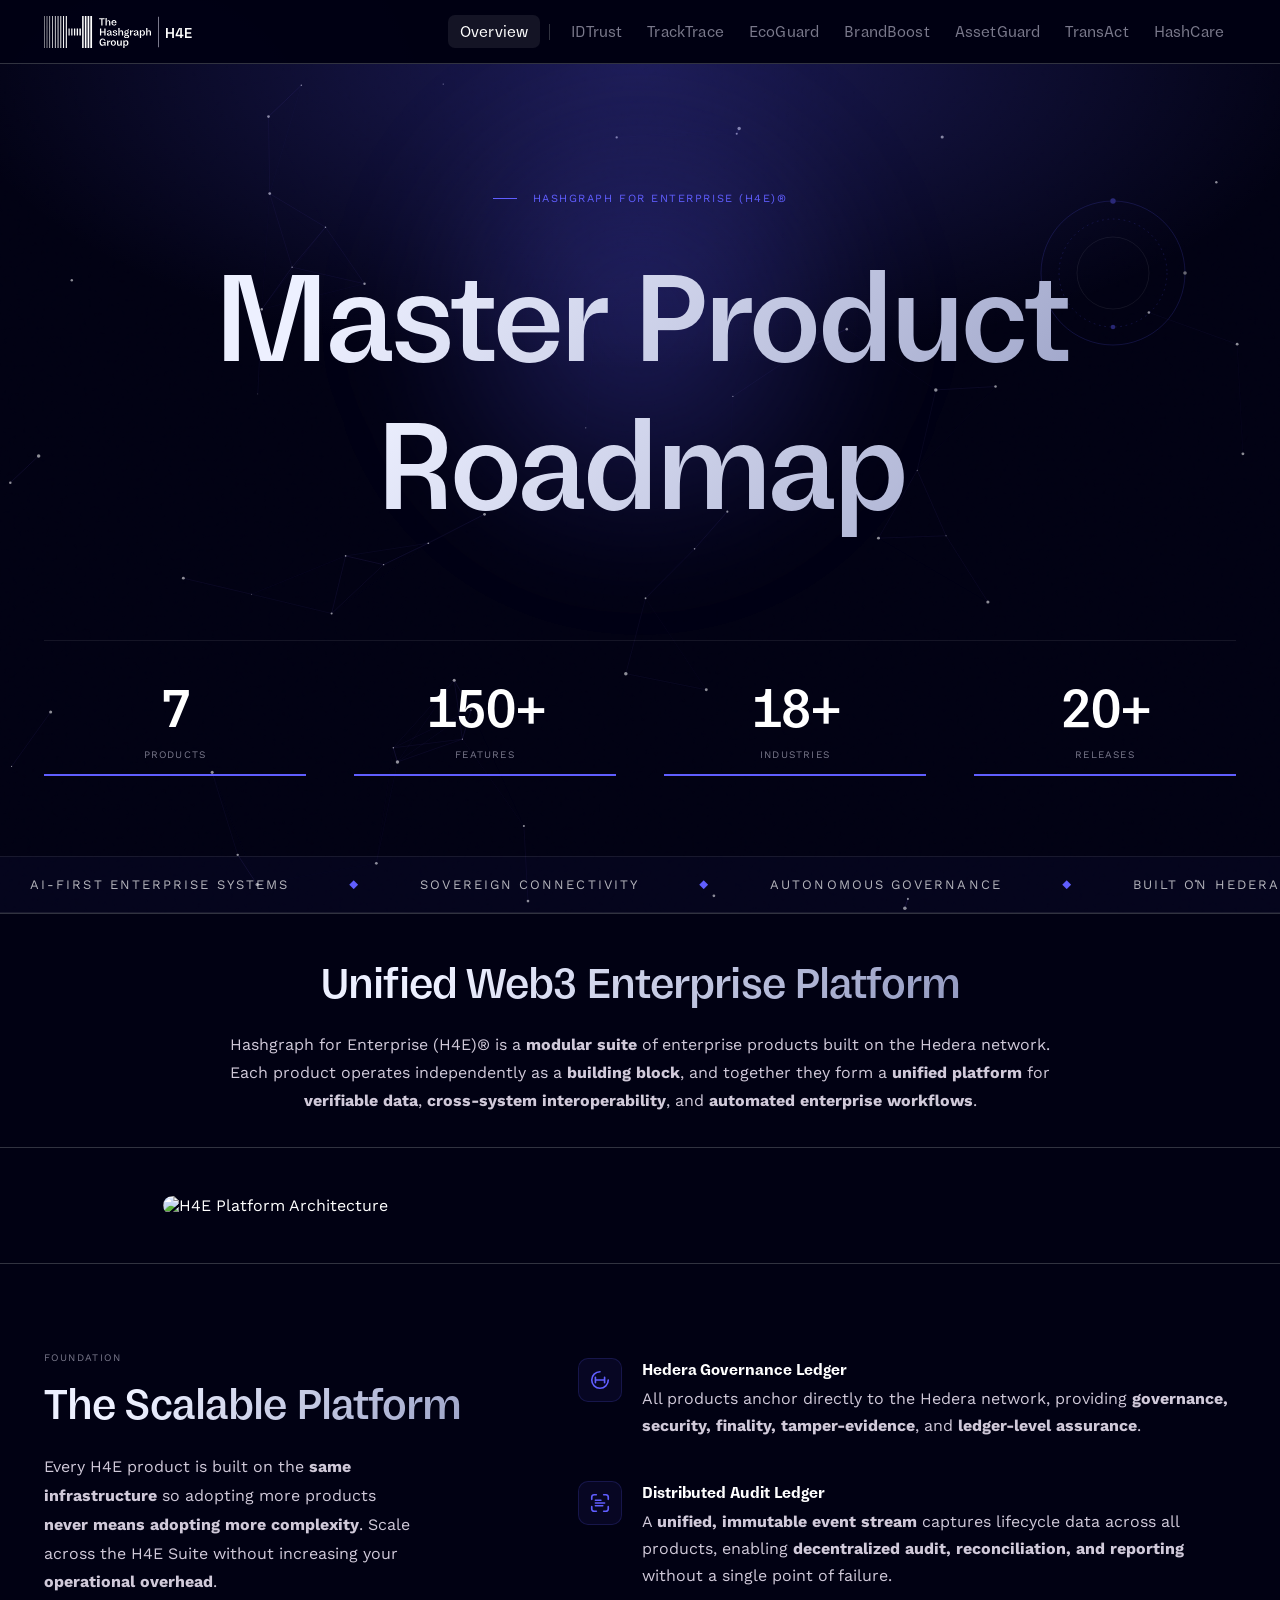
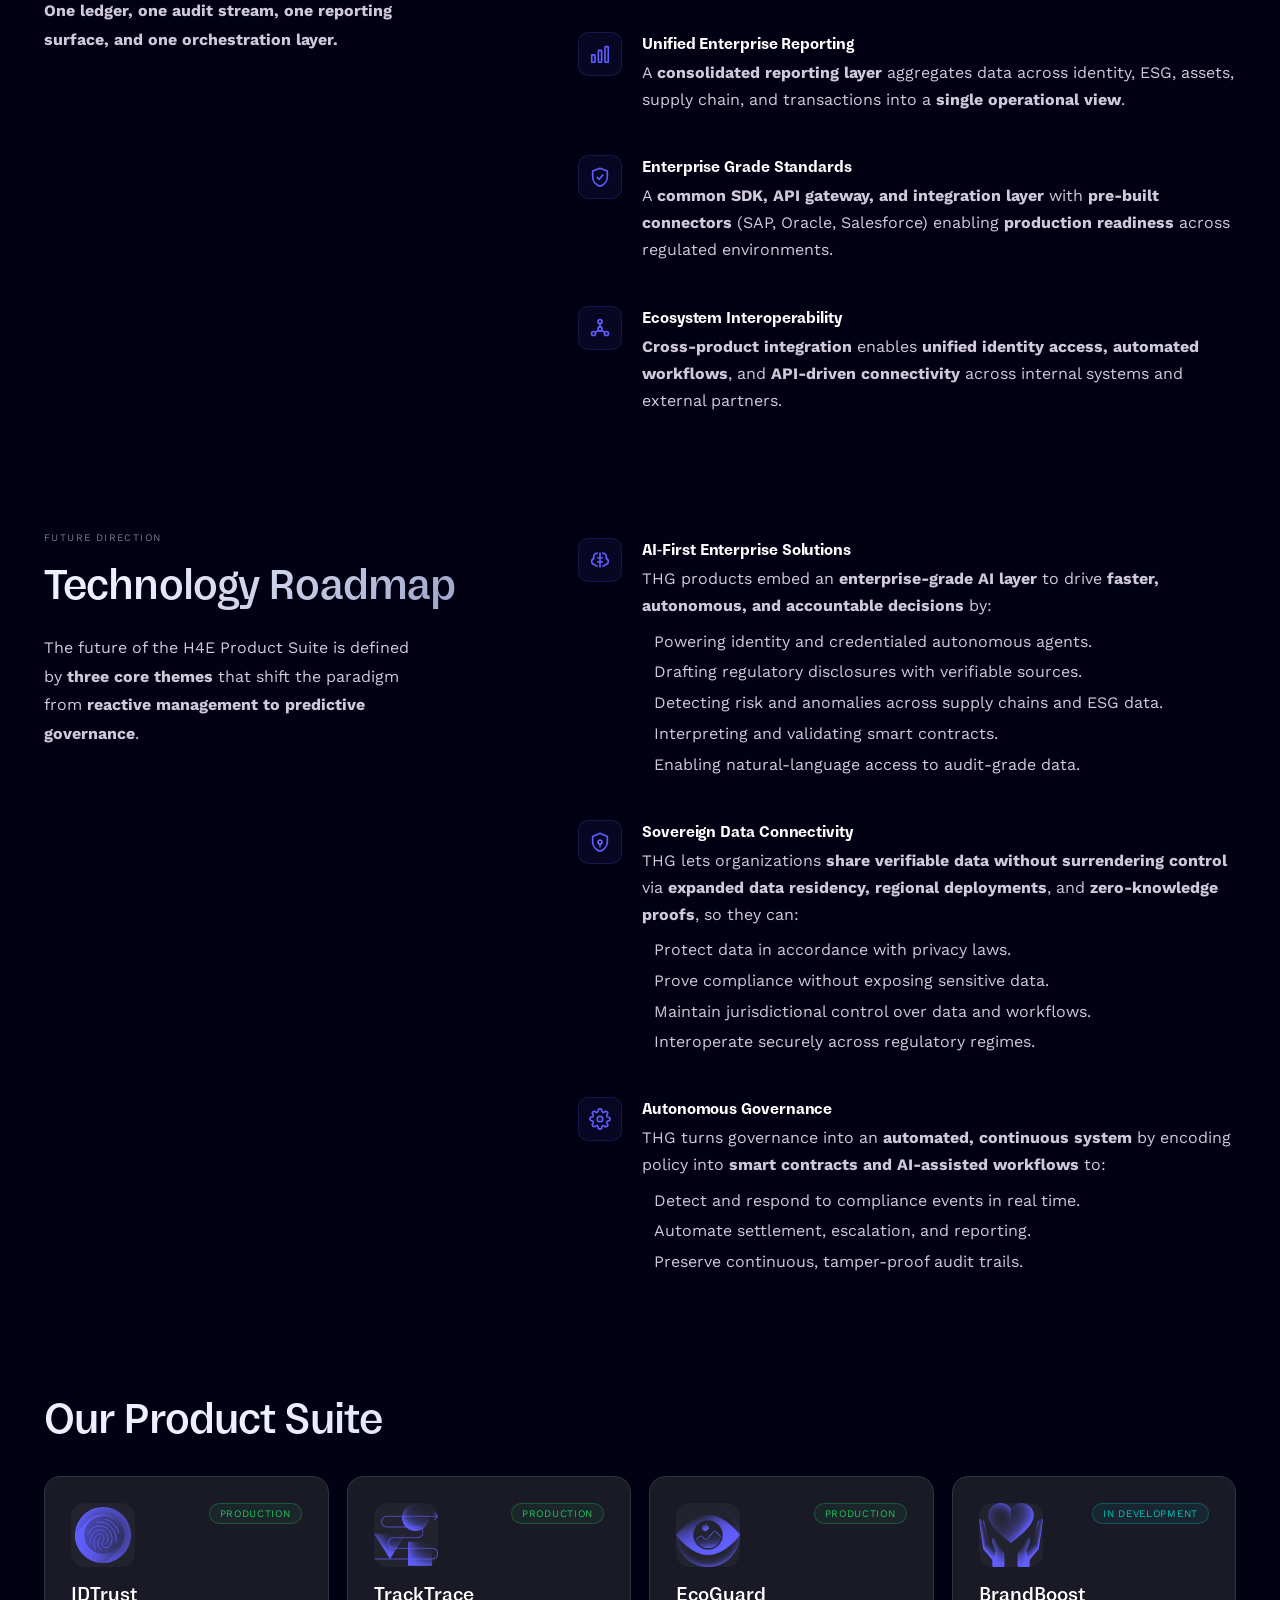
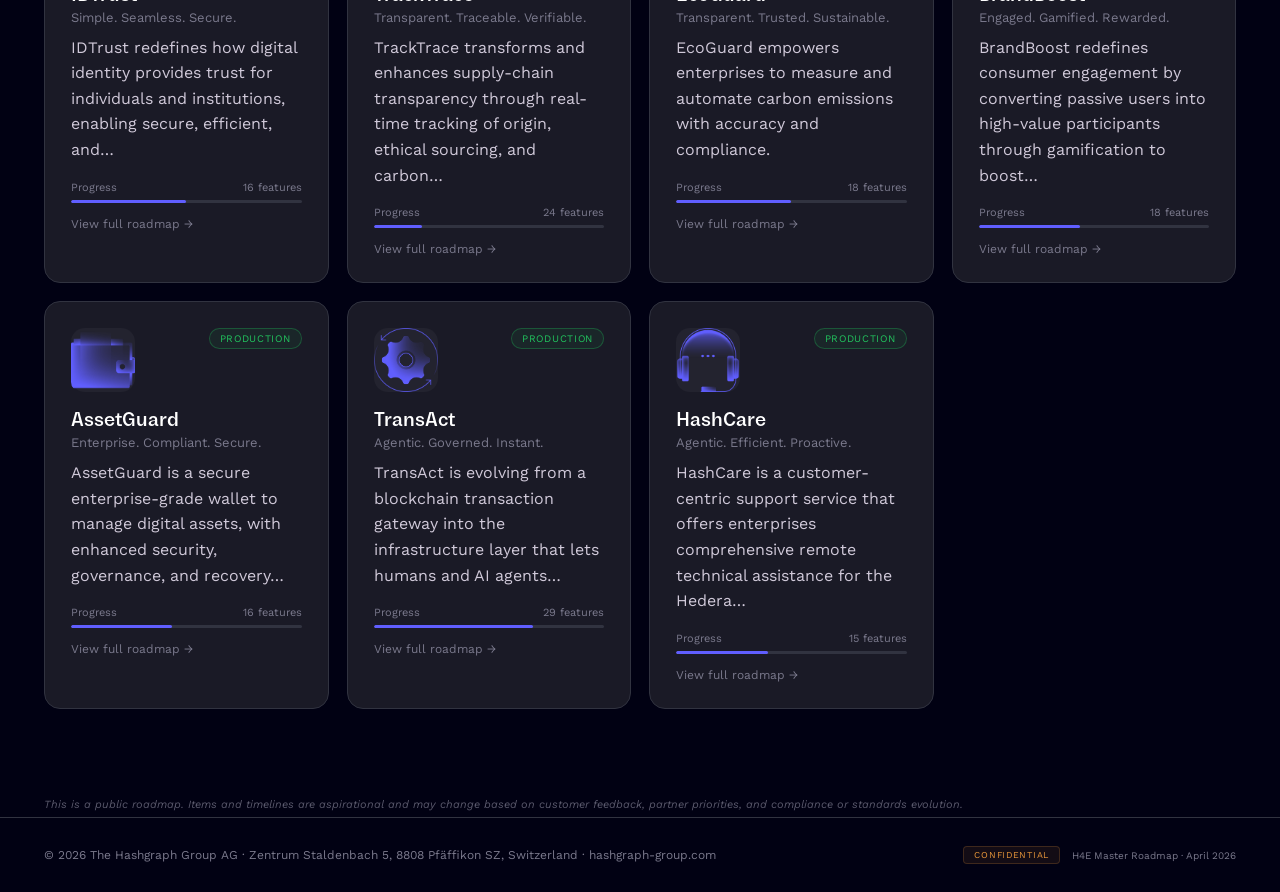
==== commit f907c58f: "Add files via upload" ====
--- a/index.html
+++ b/index.html
@@ -626,8 +626,6 @@
   .gantt-row.selected,.gantt-row.fd-active{background:rgba(96,94,255,0.05) !important;}
   .gantt-row[data-status="progress"]{background:var(--row-bg,rgba(255,255,255,0.02));}
   .gantt-row[data-status="planned"]{background:transparent;}
-  .gantt-row[data-status="exploring"]{background:repeating-linear-gradient(135deg,transparent 0,transparent 10px,rgba(255,255,255,0.022) 10px,rgba(255,255,255,0.022) 11px);}
-  .gantt-row[data-status="exploring"]:hover{background:rgba(255,255,255,0.03);}
   /* Shipped group row — single "Live Today" row */
   .gantt-row--shipped{background:rgba(34,197,94,0.025) !important;cursor:default;}
   .gantt-row--shipped:hover{background:rgba(34,197,94,0.05) !important;}
@@ -648,7 +646,6 @@
   .gantt-bar .gantt-bar-meta{font-family:var(--font-body);font-weight:400;font-size:8px;letter-spacing:0.06em;text-transform:uppercase;color:var(--text-3);flex-shrink:0;}
   .gantt-bar.status-progress::after{content:"";position:absolute;inset:0;background:linear-gradient(90deg,transparent 0%,rgba(255,255,255,0.06) 50%,transparent 100%);background-size:200% 100%;animation:shimmer 3s linear infinite;}
   .gantt-bar.status-planned{background:repeating-linear-gradient(45deg,var(--bar-bg) 0 8px,transparent 8px 16px),var(--bar-bg);}
-  .gantt-bar.status-exploring{background:repeating-linear-gradient(90deg,var(--bar-bg) 0 2px,transparent 2px 6px),var(--bar-bg);opacity:0.85;}
   .gantt-bar.status-shipped{}
   .gantt-empty{padding:36px;text-align:center;color:var(--text-3);font-size:13px;border-bottom:1px solid var(--border);}
   @keyframes shimmer{from{background-position:-200% 0;}to{background-position:200% 0;}}
@@ -1116,7 +1113,21 @@
   .mp2-card-title{font-family:'THG Swinton',Georgia,serif;font-size:12.5px;font-weight:500;line-height:1.35;color:var(--text);margin-bottom:7px;}
   .mp2-badge{display:inline-flex;align-items:center;gap:5px;font-size:8px;letter-spacing:.12em;text-transform:uppercase;font-weight:600;}
   .mp2-badge-dot{width:4px;height:4px;border-radius:50%;flex-shrink:0;}
-  .mp2-card-more{margin-top:6px;font-size:10px;color:var(--text-3);font-style:italic;}
+  /* Multi-release quarters: every release gets its own block inside the card so
+     nothing is hidden behind a "+N more" note. Dense quarters (4+) arrange their
+     blocks in a multi-column grid (see inline grid-template-columns) so the card
+     grows wider instead of taller. */
+  .mp2-card-rows{min-width:0;}
+  .mp2-card-row{padding:7px 0;border-top:1px solid rgba(255,255,255,.06);min-width:0;}
+  .mp2-card-row:first-child{padding-top:0;border-top:none;}
+  .mp2-card-row .mp2-card-title{font-size:11.5px;margin-bottom:5px;}
+  .mp2-card-row:hover .mp2-card-title{color:var(--mp2-c,#605EFF);}
+  /* Dense quarters render as multiple side-by-side boxes rather than one wide card
+     with an internal grid, so a widened quarter section clearly reads as separate,
+     legible groups of releases (e.g. 2 boxes of 2, or 2 boxes of 3). */
+  .mp2-card-group{display:flex;gap:18px;}
+  .mp2-card-group .mp2-card-inner{height:100%;}
+  .mp2-card-box{flex:0 0 auto;}
   /* SVG circle and number hover effects */
   svg [data-mp2-ci]:hover{filter:drop-shadow(0 0 8px rgba(255,255,255,0.3)) brightness(1.2);}
   svg [data-mp2-ni]:hover{filter:drop-shadow(0 0 6px rgba(255,255,255,0.25)) brightness(1.15);font-weight:700;}
@@ -1139,7 +1150,7 @@
 window.H4E_DATA = {
   meta: { year: "2025 — 2027", productsCount: 7, activeMarkets: 12, plannedFeatures: 100, releasePhases: 4 },
   quarters: ["Q1 '25", "Q2 '25", "Q3 '25", "Q4 '25", "Q1 '26", "Q2 '26", "Q3 '26", "Q4 '26", "Q1 '27", "Q2 '27", "Q3 '27", "Q4 '27"],
-  nowIndex: 5,
+  nowIndex: 6,
   themes: {
     ai:        { id: "ai",        label: "AI-First Enterprise", color: "#605EFF" },
     sovereign: { id: "sovereign", label: "Sovereign Data",      color: "#605EFF" },
@@ -1148,43 +1159,39 @@
   statuses: {
     shipped:   { id: "shipped",   label: "Shipped",     dot: "#22C55E" },
     progress:  { id: "progress",  label: "In Progress", dot: "#605EFF" },
-    planned:   { id: "planned",   label: "Planned",     dot: "#A1A1AA" },
-    exploring: { id: "exploring", label: "Exploring",   dot: "#F59E0B" }
+    planned:   { id: "planned",   label: "Planned",     dot: "#A1A1AA" }
   },
   products: [
     {
       id: "idtrust", name: "IDTrust", color: "#8B6FFF",
       tagline: "IDTrust redefines how digital identity provides trust for individuals and institutions, enabling secure, efficient, and seamless authentication.",
-      summary: "A production-grade SSI platform on Hedera issuing, managing, and verifying W3C Verifiable Credentials for regulated, multi-party ecosystems.",
+      summary: "A production-grade SSI platform on Hedera — issuing, managing, and verifying W3C Verifiable Credentials for regulated, multi-party ecosystems.",
       content: "IDTrust enables organizations to issue cryptographically verifiable credentials, manage decentralized identities on Hedera, and authenticate users and AI agents without passwords or shared API keys. Built on open standards (W3C DID/VC, OID4VCI, OID4VP), IDTrust is designed to be the identity infrastructure layer for regulated enterprises, universities, and AI-driven systems.",
       lead: { name: "Dr. Anya Petrov", role: "VP, Identity Products" },
       meta: [
         { label: "Status", value: "Live" },
         { label: "Maturity", value: "Production" },
-        { label: "Last Update", value: "Apr 2026" }
+        { label: "Last Update", value: "Jul 2026" },
+        { label: "Active Markets", value: "Worldwide" },
+        { label: "Active Projects", value: "Deutsche Telekom (DE), Cofra / GridCore (IN), Fraunhofer Institute (DE)" }
       ],
       features: [
-        { id: "id-1", title: "Identity Wallet v1.0 (iOS & Android)", desc: "Secure on-device key management, DID registration, credential storage, QR-based presentation, biometric authentication, and backup & recovery.", status: "shipped", theme: "sovereign", quarter: "Q1 2025", votes: 521, gantt: [0,1] },
+        { id: "id-1", title: "Identity Wallet 1.0 (iOS & Android)", desc: "Secure on-device key management, DID registration, credential storage, QR-based presentation, biometric authentication, and backup & recovery.", status: "shipped", theme: "sovereign", quarter: "Q1 2025", votes: 521, gantt: [0,1] },
         { id: "id-2", title: "Identity Manager", desc: "Web-based backoffice for organizations to manage credential schemas, issue and revoke VCs, and configure verifiable presentation policies.", status: "shipped", theme: "governance", quarter: "Q2 2025", votes: 412, gantt: [1,1] },
-        { id: "id-3", title: "Issuer Service (OID4VCI)", desc: "Standards-based VC issuance with multi-issuer support, automated issuance flows, and Issuer SDK integration.", status: "shipped", theme: "governance", quarter: "Q3 2025", votes: 387, gantt: [2,1] },
-        { id: "id-4", title: "Verifier Service (OID4VP)", desc: "VP verification with DCQL-based presentation policies and trusted issuer management.", status: "shipped", theme: "sovereign", quarter: "Q4 2025", votes: 344, gantt: [3,1] },
-        { id: "id-5", title: "dSSO: Decentralised Single Sign-On", desc: "Wallet-based login across applications. Users authenticate by presenting VCs. No passwords, no centralised identity provider.", status: "shipped", theme: "sovereign", quarter: "Q1 2026", votes: 498, gantt: [4,1] },
-        { id: "id-6", title: "Auxiliary Services", desc: "Revocation Registry, VC/VP Schema Service, Universal DID Registrar & Resolver, and Audit Trail Service.", status: "shipped", theme: "governance", quarter: "Q1 2026", votes: 271, gantt: [4,1] },
-        { id: "id-7", title: "DID SDK v2.0", desc: "Full support for did:hedera 2.0 specification, powering the next generation of identity operations across the platform.", status: "progress", theme: "sovereign", quarter: "Q2 2026", votes: 389, gantt: [5,1] },
-        { id: "id-8", title: "IDTrust Client SDK v1.0", desc: "Client-side SSI library enabling any application to manage DIDs, request credentials, build VPs, and authenticate via dSSO.", status: "progress", theme: "sovereign", quarter: "Q3 2026", votes: 547, gantt: [6,1] },
-        { id: "id-9", title: "Identity Wallet v2.0", desc: "Enhanced mobile wallet rebuilt on Client SDK v1.0 with improved UX, performance, and support for new credential formats.", status: "progress", theme: "sovereign", quarter: "Q4 2026", votes: 412, gantt: [7,1] },
-        { id: "id-10", title: "DID Management Service v2.0", desc: "Centralised DID operations with caching, did:hedera Universal Resolver adapters, and optimised resolution at scale.", status: "progress", theme: "governance", quarter: "Q1 2027", votes: 318, gantt: [8,1] },
-        { id: "id-11", title: "Identity Manager", desc: "for enterprise credential governance", status: "progress", theme: "ai", quarter: "Q2 2027", votes: 289, gantt: [9,1] },
-        { id: "id-12", title: "Delegate to Agent", desc: "Allow human principals to delegate scoped, time-bound authority to AI agents with revocation and audit trail.", status: "progress", theme: "ai", quarter: "Q3 2027", votes: 267, gantt: [10,1] },
-        { id: "id-13", title: "Cloud Identity Wallet v1.0", desc: "Web-based, enterprise-custodied wallet with private keys secured in HashiCorp Vault. Enables organisations to manage credentials on behalf of users.", status: "progress", theme: "governance", quarter: "Q4 2027", votes: 276, gantt: [11,1] },
-        { id: "id-14", title: "Unified Documentation v1.0", desc: "Consolidated developer and integration documentation covering all platform services and SDKs.", status: "progress", theme: "governance", quarter: "Q1 2028", votes: 214, gantt: [9,1] },
-        { id: "id-15", title: "SD-JWT Selective Disclosure", desc: "Holders reveal only the credential claims required for each interaction, preserving privacy while meeting verifier requirements.", status: "planned", theme: "sovereign", quarter: "Q1 2027", votes: 198, gantt: [8,1] },
-        { id: "id-16", title: "dSSO v2.0", desc: "Enhanced decentralised SSO with improved performance, broader protocol support, and enterprise integration connectors (HRIS, CRM, ERP).", status: "planned", theme: "sovereign", quarter: "Q2 2027", votes: 176, gantt: [9,1] },
-        { id: "id-17", title: "Organisation Management & RBAC", desc: "Organisation DIDs with multi-signature governance, role-based access control, enterprise wallets, and delegated credential authority.", status: "planned", theme: "governance", quarter: "Q3 2027", votes: 198, gantt: [10,1] },
-        { id: "id-18", title: "AI-powered credential workflows", desc: "Conversational schema creation and policy configuration powered by AI, reducing setup time for new credential programmes.", status: "planned", theme: "ai", quarter: "Q4 2027", votes: 187, gantt: [11,1] },
-        { id: "id-19", title: "Federated Issuer Model", desc: "Enterprises become trusted issuers within IDTrust's trust registry, enabling cross-organisation credential recognition without central authority.", status: "planned", theme: "governance", quarter: "Q1 2028", votes: 167, gantt: [10,1] },
-        { id: "id-20", title: "Unified Documentation v2.0", desc: "Advanced features, enterprise integration guides, and agentic identity developer documentation.", status: "planned", theme: "governance", quarter: "Q2 2028", votes: 143, gantt: [11,1] },
-        { id: "id-21", title: "eIDAS 2.0 / EUDI", desc: "Native alignment with the EU Digital Identity regulation and EUDI Wallet specifications, enabling cross-border issuance and verification of Person Identification Data (PID) and Qualified Electronic Attestations of Attributes (QEAA)", status: "planned", theme: "sovereign", quarter: "Q3 2028", votes: 312, gantt: [8,1] }
+        { id: "id-3", title: "IDTrust Client SDK v1.0", desc: "Client-side SSI library enabling any application to manage DIDs, request credentials, build VPs, and authenticate via dSSO.", status: "shipped", theme: "sovereign", quarter: "Q3 2025", votes: 547, gantt: [2,1] },
+        { id: "id-4", title: "Identity Wallet v2.0", desc: "Enhanced mobile wallet rebuilt on Client SDK v1.0 with improved UX, performance, and support for new credential formats.", status: "shipped", theme: "sovereign", quarter: "Q3 2025", votes: 431, gantt: [2,1] },
+        { id: "id-5", title: "Issuer Service (OID4VCI)", desc: "Standards-based VC issuance with multi-issuer support, automated issuance flows, and Issuer SDK integration.", status: "shipped", theme: "governance", quarter: "Q4 2025", votes: 387, gantt: [3,1] },
+        { id: "id-6", title: "Verifier Service (OID4VP)", desc: "VP verification with DCQL-based presentation policies and trusted issuer management.", status: "shipped", theme: "sovereign", quarter: "Q4 2025", votes: 344, gantt: [3,1] },
+        { id: "id-7", title: "dSSO — Decentralised Single Sign-On", desc: "Wallet-based login across applications. Users authenticate by presenting VCs — no passwords, no centralised identity provider.", status: "shipped", theme: "sovereign", quarter: "Q1 2026", votes: 498, gantt: [4,1] },
+        { id: "id-8", title: "Auxiliary Services", desc: "Revocation Registry, VC/VP Schema Service, Universal DID Registrar & Resolver, and Audit Trail Service.", status: "shipped", theme: "governance", quarter: "Q2 2026", votes: 271, gantt: [5,1] },
+        { id: "id-9", title: "DID Management Service v2.0", desc: "Centralised DID operations with caching, did:hedera Universal Resolver adapters, and optimised resolution at scale.", status: "progress", theme: "governance", quarter: "Q3 2026", votes: 318, gantt: [6,1] },
+        { id: "id-10", title: "Agentic Identity — Agent ID & Authorization", desc: "AI agents receive their own did:hedera identity and credentials, enabling cryptographically verified, auditable agent-to-service authentication — no shared API keys.", status: "progress", theme: "ai", quarter: "Q3 2026", votes: 445, gantt: [6,1] },
+        { id: "id-11", title: "Cloud Identity Wallet v1.0", desc: "Web-based, enterprise-custodied wallet that lets organisations securely manage credentials on behalf of staff, service accounts, and connected systems — backed by enterprise-grade key management controls, with the same verification guarantees as our mobile wallet.", status: "progress", theme: "sovereign", quarter: "Q4 2026", votes: 276, gantt: [7,1] },
+        { id: "id-12", title: "Multi-tenancy", desc: "IDTrust is expanding to support multiple organisations on shared infrastructure, each with its own isolated data, credentials, and policy configuration — enabling faster onboarding and efficient scaling across industries and regions.", status: "progress", theme: "governance", quarter: "Q4 2026", votes: 298, gantt: [7,1] },
+        { id: "id-13", title: "Unified Documentation v1.0", desc: "Consolidated developer and integration documentation covering all platform services and SDKs.", status: "progress", theme: "governance", quarter: "Q4 2026", votes: 214, gantt: [7,1] },
+        { id: "id-14", title: "DID SDK v2.0", desc: "Full support for did:hedera 2.0 specification, powering the next generation of identity operations across the platform.", status: "planned", theme: "sovereign", quarter: "Q1 2027", votes: 389, gantt: [8,1] },
+        { id: "id-15", title: "AI-powered credential workflows", desc: "Conversational schema creation and policy configuration powered by AI — reducing setup time for new credential programmes.", status: "planned", theme: "ai", quarter: "Q2 2027", votes: 187, gantt: [9,1] },
+        { id: "id-16", title: "eIDAS 2.0 / EUDI", desc: "Native alignment with the EU Digital Identity regulation and EUDI Wallet framework — our first compliance milestones, enabling issuance and verification of Person Identification Data (PID) and Qualified Electronic Attestations of Attributes (QEAA) that interoperate with the EUDI ecosystem.", status: "planned", theme: "sovereign", quarter: "Q3 2027", votes: 312, gantt: [10,1] }
       ]
     },
     {
@@ -1196,150 +1203,174 @@
       meta: [
         { label: "Status", value: "Live" },
         { label: "Maturity", value: "Production" },
-        { label: "Last Update", value: "Apr 2026" }
+        { label: "Last Update", value: "Jul 2026" }
       ],
       features: [
-        { id: "tt-1", title: "Verifiable Workflow Execution", desc: "Multi-step business process management with DID tracking enabling workflow definition, instantiation, and cryptographic step verification.", status: "shipped", theme: "governance", quarter: "Q1 2025", votes: 412, gantt: [0,1] },
-        { id: "tt-2", title: "Mobile Data Capture with Verifiable Credentials", desc: "Field operators capture data on mobile devices, self-issue credentials, and submit as Verifiable Presentations with role-based authorization support.", status: "shipped", theme: "sovereign", quarter: "Q2 2025", votes: 334, gantt: [1,1] },
-        { id: "tt-3", title: "Hardware Device Integration", desc: "Connect IoT devices and scanning hardware including M-Trust SEC-Reader, generating verifiable credentials directly from device readings.", status: "shipped", theme: "governance", quarter: "Q3 2025", votes: 289, gantt: [2,1] },
-        { id: "tt-4", title: "Hedera-Anchored Audit Trail", desc: "Every step, every credential, every verification anchored to Hedera Consensus Service with CLI tools for independent auditor and regulator verification.", status: "shipped", theme: "governance", quarter: "Q4 2025", votes: 371, gantt: [3,1] },
-        { id: "tt-5", title: "VP Exchange & Verification", desc: "Complete Verifiable Presentation lifecycle including session management, QR-code mobile wallet exchange, and verification status tracking.", status: "shipped", theme: "sovereign", quarter: "Q1 2026", votes: 256, gantt: [4,1] },
-        { id: "tt-6", title: "Admin Dashboard Suite", desc: "Three-part admin interface: Workflow Viewer / Internal DID/DPP view / External DPP view (consumer-facing template, customizable per client).", status: "progress", theme: "governance", quarter: "Q2 2026", votes: 489, gantt: [5,1] },
-        { id: "tt-7", title: "Step & VP Data Retrieval API", desc: "Expose workflow step data and stored VPs to external systems for dashboards, mobile apps, and partner integrations.", status: "progress", theme: "governance", quarter: "Q3 2026", votes: 367, gantt: [6,1] },
-        { id: "tt-8", title: "Enterprise Authentication", desc: "Keycloak integration enabling SSO and jBPM identity authentication for multi-user, role-controlled enterprise-scale access.", status: "progress", theme: "sovereign", quarter: "Q4 2026", votes: 298, gantt: [7,1] },
-        { id: "tt-9", title: "Industry Demonstrators", desc: "Reference implementations across various industries showcasing platform capabilities.", status: "progress", theme: "governance", quarter: "Q1 2027", votes: 214, gantt: [8,1] },
-        { id: "tt-10", title: "Credential Delivery via Email", desc: "Issue credentials to recipients via email for gradual wallet adoption scenarios.", status: "progress", theme: "governance", quarter: "Q2 2027", votes: 187, gantt: [9,1] },
-        { id: "tt-11", title: "Token-Based Ownership Tracking", desc: "ERC-1155 tokens represent physical goods on the ledger enabling ownership transfer at handoffs with anti-fraud protocol-level verification.", status: "progress", theme: "governance", quarter: "Q3 2027", votes: 234, gantt: [10,1] },
-        { id: "tt-12", title: "AI-Powered Workflow Generation", desc: "Natural language supply chain process descriptions automatically generate valid BPMN 2.0 workflows for review and activation.", status: "planned", theme: "ai", quarter: "Q1 2027", votes: 342, gantt: [8,1] },
-        { id: "tt-13", title: "Enterprise Data Connectors", desc: "Native integrations with SAP, Oracle, and similar systems offering bidirectional data feeds and trust layer functionality.", status: "planned", theme: "governance", quarter: "Q2 2027", votes: 276, gantt: [9,1] },
-        { id: "tt-14", title: "Multi-Process Platform", desc: "Multi-user per organization with role-based access control, data isolation, and enterprise deployment capabilities.", status: "planned", theme: "governance", quarter: "Q3 2027", votes: 198, gantt: [10,1] },
-        { id: "tt-15", title: "Reporting & Analytics", desc: "Aggregate dashboards, trend analysis, and threshold-breach alerting for operational intelligence.", status: "planned", theme: "governance", quarter: "Q4 2027", votes: 267, gantt: [11,1] },
-        { id: "tt-16", title: "Cloud Wallet for End Users", desc: "Hosted wallet infrastructure for consumers and small operators without key management capabilities.", status: "planned", theme: "sovereign", quarter: "Q1 2028", votes: 189, gantt: [9,1] }
+        { id: "tt-1", title: "Verifiable Workflow Execution", desc: "Multi-step business process management with DID tracking. Define a workflow, instantiate it, and track every step with cryptographic proof.", status: "shipped", theme: "governance", quarter: "Q1 2025", votes: 412, gantt: [0,1] },
+        { id: "tt-2", title: "Mobile Data Capture with Verifiable Credentials", desc: "Operators capture data on mobile, self-issue credentials, and submit them as Verifiable Presentations, with role-based authorization.", status: "shipped", theme: "sovereign", quarter: "Q2 2025", votes: 334, gantt: [1,1] },
+        { id: "tt-3", title: "Hardware Device Integration", desc: "Connect scanning hardware and IoT devices (M-Trust SEC-Reader live; framework supports more). Generate verifiable credentials directly from device readings.", status: "shipped", theme: "governance", quarter: "Q3 2025", votes: 289, gantt: [2,1] },
+        { id: "tt-4", title: "Hedera-Anchored Audit Trail", desc: "Every step, credential, and verification event anchored to Hedera Consensus Service, so any record can be independently verified as tamper-evident.", status: "shipped", theme: "governance", quarter: "Q4 2025", votes: 371, gantt: [3,1] },
+        { id: "tt-5", title: "VP Exchange & Verification", desc: "Full Verifiable Presentation lifecycle: session management, request creation, QR-code mobile exchange, and verification status tracking.", status: "shipped", theme: "sovereign", quarter: "Q1 2026", votes: 256, gantt: [4,1] },
+        { id: "tt-6", title: "Dashboard Suite for Managers & Operators", desc: "Admin interface with workflow viewer, internal DID/DPP view, and external consumer-facing DPP view (customizable per client).", status: "progress", theme: "governance", quarter: "Q2 2026", votes: 489, gantt: [5,1] },
+        { id: "tt-7", title: "Role Credential Lifecycle (RBAC)", desc: "Issue, scope, and revoke role credentials for operators, managers, and devices; revocation immediately invalidates future signatures from that role.", status: "progress", theme: "sovereign", quarter: "Q2 2026", votes: 356, gantt: [5,1] },
+        { id: "tt-8", title: "Step & VP Data Retrieval API", desc: "Expose step data and stored VPs to external systems for dashboards, mobile apps, and partner integrations.", status: "progress", theme: "governance", quarter: "Q3 2026", votes: 367, gantt: [6,1] },
+        { id: "tt-9", title: "Genealogy & Traceability (Trace Explorer)", desc: "Traverse upstream and downstream from any batch at any transformation point, for full provenance and recall scoping.", status: "progress", theme: "governance", quarter: "Q3 2026", votes: 298, gantt: [6,1] },
+        { id: "tt-10", title: "Enterprise Authentication (SSO)", desc: "Keycloak integration for SSO federated with enterprise identity providers, enabling role-controlled access at enterprise scale.", status: "progress", theme: "sovereign", quarter: "Q4 2026", votes: 312, gantt: [7,1] },
+        { id: "tt-11", title: "Cloud Identity Wallet Integration", desc: "Hosted wallet (via IDTrust) that holds credentials on behalf of users, so consumers, operators, and devices can participate in verified flows without managing private keys.", status: "progress", theme: "sovereign", quarter: "Q4 2026", votes: 334, gantt: [7,1] },
+        { id: "tt-12", title: "Consumer Digital Product Passport", desc: "Branded, mobile-first DPP page resolved from a product QR, showing verified provenance at the point of purchase.", status: "progress", theme: "governance", quarter: "Q1 2027", votes: 276, gantt: [8,1] },
+        { id: "tt-13", title: "AI Document Intelligence", desc: "Upload a supplier CoA or audit PDF and receive a structured extraction of test fields with threshold validation, reducing manual data entry.", status: "progress", theme: "ai", quarter: "Q1 2027", votes: 398, gantt: [8,1] },
+        { id: "tt-14", title: "Token-Based Ownership Tracking (ERC-1155)", desc: "Each physical unit is represented by a token that transfers between actors at every handoff — mathematical proof that no more was released downstream than was received upstream. Anti-fraud at the protocol level.", status: "progress", theme: "governance", quarter: "Q2 2027", votes: 234, gantt: [9,1] },
+        { id: "tt-15", title: "Recall Flow & Cascade Propagation", desc: "Trigger a recall at any point in the chain and have it propagate automatically to all affected downstream batches, retailers, and units — completing a recall in minutes instead of weeks.", status: "planned", theme: "governance", quarter: "Q3 2027", votes: 267, gantt: [10,1] },
+        { id: "tt-16", title: "Organisation Onboarding & Product Catalog", desc: "Onboard participating organisations and define the products and raw materials a customer works with, so new customers can be configured rather than custom-built.", status: "planned", theme: "governance", quarter: "Q3 2027", votes: 245, gantt: [10,1] },
+        { id: "tt-17", title: "Industry Template Library", desc: "Pre-built templates (workflows, dashboard configs, form sets) per industry — cocoa, pharma, luxury, industrial — to stand up a new customer in days, not weeks.", status: "planned", theme: "governance", quarter: "Q4 2027", votes: 289, gantt: [11,1] },
+        { id: "tt-18", title: "AI-Powered Workflow Generation", desc: "Describe a supply chain process in natural language; the platform generates a valid BPMN 2.0 workflow ready for human review and activation.", status: "planned", theme: "ai", quarter: "Q4 2027", votes: 342, gantt: [11,1] },
+        { id: "tt-19", title: "Enterprise Data Connectors", desc: "Native integrations with SAP, Oracle, and other enterprise systems; two-way import/export. TrackTrace becomes the trust layer on top of existing infrastructure.", status: "planned", theme: "governance", quarter: "Q1 2028", votes: 276, gantt: [10,1] },
+        { id: "tt-20", title: "Multi-Tenant Platform", desc: "Tenant-level data isolation with per-tenant users, roles, and access control. Enterprise-grade shared deployment model.", status: "planned", theme: "governance", quarter: "Q1 2028", votes: 198, gantt: [10,1] },
+        { id: "tt-21", title: "Compliance Framework Configuration", desc: "Configure which regulations (EUDR, CSRD, CSDDD, CBAM, ESPR) apply to which workflow steps, to serve customers across multiple regulatory regimes.", status: "planned", theme: "governance", quarter: "Q2 2028", votes: 312, gantt: [11,1] },
+        { id: "tt-22", title: "Verifier Dashboard & Audit CLI/SDK", desc: "Independent verification tooling for auditors and regulators — a web dashboard and a public CLI/SDK to verify TrackTrace records against the Hedera ledger without trusting our UI.", status: "planned", theme: "sovereign", quarter: "Q2 2028", votes: 256, gantt: [11,1] },
+        { id: "tt-23", title: "Reporting & Analytics", desc: "Aggregate dashboards, trend analysis, and threshold alerting. An operational intelligence layer on top of the trust layer.", status: "planned", theme: "governance", quarter: "Q3 2028", votes: 267, gantt: [11,1] },
+        { id: "tt-24", title: "AssetGuard DPP Ownership Transfer", desc: "Transfer a product's Digital Product Passport to a buyer's wallet for high-value goods (luxury, automotive, art), so verified provenance and chain of ownership travel with the item.", status: "planned", theme: "sovereign", quarter: "Q3 2028", votes: 189, gantt: [11,1] }
       ]
     },
     {
       id: "ecoguard", name: "EcoGuard", color: "#27AE60",
       tagline: "EcoGuard empowers enterprises to measure and automate carbon emissions with accuracy and compliance.",
       summary: "An end-to-end platform for ESG workflows, carbon credit lifecycle, tokenization, and marketplace operations.",
-      content: "EcoGuard streamlines ESG workflows and the full carbon credit lifecycle from project setup and MRV to tokenization and trading. Built for transparency and scale, it unifies identity, compliance, and market operations for trusted climate outcomes.",
+      content: "EcoGuard streamlines ESG workflows and the full carbon credit lifecycle—from project setup and MRV to tokenization and trading. Built for transparency and scale, it unifies identity, compliance, and market operations for trusted climate outcomes.",
       lead: { name: "Lina Okafor", role: "VP, Sustainability Products" },
       meta: [
         { label: "Status", value: "Live" },
         { label: "Maturity", value: "Production" },
-        { label: "Last Update", value: "Feb 2026" }
+        { label: "Last Update", value: "Jul 2026" }
       ],
       features: [
-        { id: "eg-1", title: "VP Exchange & Validation", desc: "Share and verify VPs for validation and verification of project and monitoring data.", status: "shipped", theme: "governance", quarter: "Q1 2025", votes: 387, gantt: [0,1] },
-        { id: "eg-2", title: "DID-based Tracking", desc: "Track projects, processes, and carbon credits across their entire lifecycle using decentralized identifiers.", status: "shipped", theme: "sovereign", quarter: "Q2 2025", votes: 312, gantt: [1,1] },
-        { id: "eg-3", title: "ERC-1155 Contracts", desc: "Token schemas for carbon credits for better performance and voiding double spending.", status: "shipped", theme: "governance", quarter: "Q3 2025", votes: 445, gantt: [2,1] },
-        { id: "eg-4", title: "dMRV", desc: "Process workflow digitization with device inputs providing verified field data and immutable submission records.", status: "shipped", theme: "governance", quarter: "Q4 2025", votes: 521, gantt: [3,1] },
-        { id: "eg-5", title: "Audit & Compliance", desc: "Maintains transparent, verifiable records accessible to auditors and regulators for global carbon standard adherence.", status: "shipped", theme: "governance", quarter: "Q1 2026", votes: 267, gantt: [4,1] },
-        { id: "eg-6", title: "Verifiable Workflow Execution", desc: "Multi-step methodology processes with DID tracking, enabling cryptographic proof at each step.", status: "shipped", theme: "governance", quarter: "Q2 2026", votes: 298, gantt: [5,1] },
-        { id: "eg-7", title: "User Onboarding & KYB", desc: "Streamlined business verification and onboarding procedures.", status: "progress", theme: "sovereign", quarter: "Q3 2026", votes: 334, gantt: [6,1] },
-        { id: "eg-8", title: "Advanced Admin Console", desc: "Manage users, transactions, and configurations at scale.", status: "progress", theme: "governance", quarter: "Q4 2026", votes: 289, gantt: [7,1] },
-        { id: "eg-9", title: "Cloud Wallet", desc: "Managed key custody via cloud wallet services.", status: "progress", theme: "governance", quarter: "Q1 2027", votes: 276, gantt: [8,1] },
-        { id: "eg-10", title: "Spot Marketplace", desc: "Enable spot trading for listed credits.", status: "progress", theme: "governance", quarter: "Q2 2027", votes: 489, gantt: [9,1] },
-        { id: "eg-11", title: "AI Agent for Digitizing Methodology", desc: "Parse PDFs/docs, extract rules, map to MRV model, draft machine-readable steps, reviewer edits/approves and publishes to library to link to MRV workflows.", status: "progress", theme: "ai", quarter: "Q3 2027", votes: 412, gantt: [10,1] },
-        { id: "eg-12", title: "Simple Trade & Tokenization", desc: "Facilitate easy carbon credit minting and peer-to-peer trading.", status: "progress", theme: "governance", quarter: "Q4 2027", votes: 234, gantt: [11,1] },
-        { id: "eg-13", title: "ESG Reporting Dashboard", desc: "Configurable dashboards with exportable reports aligned to GRI, TCFD, and CSRD frameworks.", status: "progress", theme: "governance", quarter: "Q1 2028", votes: 376, gantt: [9,1] },
-        { id: "eg-14", title: "AI Anomaly Detection", desc: "Automatically detect unusual activity and potential fraud across workflows.", status: "planned", theme: "ai", quarter: "Q1 2027", votes: 287, gantt: [8,1] },
-        { id: "eg-15", title: "Registry & Payments", desc: "Integrate registries and payment rails for settlement.", status: "planned", theme: "governance", quarter: "Q2 2027", votes: 234, gantt: [9,1] },
-        { id: "eg-16", title: "OTC Trading & Reporting", desc: "Support negotiated trades with compliance-ready reporting.", status: "planned", theme: "governance", quarter: "Q3 2027", votes: 178, gantt: [10,1] },
-        { id: "eg-17", title: "AI Workflow Automation", desc: "Generate BPMN flows and automate routine steps.", status: "planned", theme: "ai", quarter: "Q4 2027", votes: 198, gantt: [11,1] },
-        { id: "eg-18", title: "External Credit Listing", desc: "Onboard third-party credits into the platform.", status: "planned", theme: "governance", quarter: "Q1 2028", votes: 167, gantt: [10,1] }
+        { id: "eg-1", title: "VP Exchange & Validation", desc: "Share and verify VPs.", status: "shipped", theme: "governance", quarter: "Q1 2025", votes: 387, gantt: [0,1] },
+        { id: "eg-2", title: "DID-based Tracking", desc: "End-to-end traceability.", status: "shipped", theme: "sovereign", quarter: "Q2 2025", votes: 312, gantt: [1,1] },
+        { id: "eg-3", title: "Identity & Credentials", desc: "Secure identity and access.", status: "shipped", theme: "sovereign", quarter: "Q3 2025", votes: 356, gantt: [2,1] },
+        { id: "eg-4", title: "ERC-1155 Contracts", desc: "Token schemas for credits.", status: "shipped", theme: "governance", quarter: "Q4 2025", votes: 445, gantt: [3,1] },
+        { id: "eg-5", title: "Project Lifecycle & MRV", desc: "Orchestrate MRV steps.", status: "shipped", theme: "governance", quarter: "Q4 2025", votes: 521, gantt: [3,1] },
+        { id: "eg-6", title: "Simple Trade & Tokenization", desc: "Basic trades and minting.", status: "shipped", theme: "governance", quarter: "Q1 2026", votes: 234, gantt: [4,1] },
+        { id: "eg-7", title: "Audit & Compliance", desc: "Verification and evidence.", status: "shipped", theme: "governance", quarter: "Q1 2026", votes: 267, gantt: [4,1] },
+        { id: "eg-8", title: "User Onboarding & KYB", desc: "Streamlined business verification and onboarding.", status: "shipped", theme: "sovereign", quarter: "Q2 2026", votes: 334, gantt: [5,1] },
+        { id: "eg-9", title: "Advanced Admin Console", desc: "Manage users, transactions, and configurations at scale.", status: "shipped", theme: "governance", quarter: "Q2 2026", votes: 289, gantt: [5,1] },
+        { id: "eg-10", title: "Cloud Wallet Integration", desc: "Offer managed key custody via cloud wallets.", status: "progress", theme: "governance", quarter: "Q3 2026", votes: 276, gantt: [6,1] },
+        { id: "eg-11", title: "AI Agent for Digitizing Methodology", desc: "Parse PDFs/docs, extract rules, map to MRV model, draft machine-readable steps, reviewer edits/approves and publishes to library to link to MRV workflows.", status: "progress", theme: "ai", quarter: "Q3 2026", votes: 412, gantt: [6,1] },
+        { id: "eg-12", title: "Methodology Expansion", desc: "Extend the methodology library with additional project types and reusable MRV templates.", status: "progress", theme: "governance", quarter: "Q4 2026", votes: 298, gantt: [7,1] },
+        { id: "eg-13", title: "Compliance & ESG Reporting", desc: "Generate ESG reports, support future corresponding adjustment tagging, export audit and core reports, track buyer emissions versus reductions from credit purchases, and export or download reports.", status: "progress", theme: "governance", quarter: "Q4 2026", votes: 376, gantt: [7,1] },
+        { id: "eg-14", title: "Trading & Revenue Configuration", desc: "Configure trading rules, fees, revenue sharing, and settlement controls for marketplace operations.", status: "planned", theme: "governance", quarter: "Q1 2027", votes: 342, gantt: [8,1] },
+        { id: "eg-15", title: "AI Anomaly Detection", desc: "Automatically detect unusual activity and potential fraud across MRV, tokenization, and trading workflows.", status: "planned", theme: "ai", quarter: "Q2 2027", votes: 287, gantt: [9,1] },
+        { id: "eg-16", title: "Registry & Payments", desc: "Integrate registries and payment rails for settlement.", status: "planned", theme: "governance", quarter: "Q3 2027", votes: 234, gantt: [10,1] },
+        { id: "eg-17", title: "OTC Trading & Reporting", desc: "Support negotiated trades with compliance-ready reports.", status: "planned", theme: "governance", quarter: "Q4 2027", votes: 178, gantt: [11,1] },
+        { id: "eg-18", title: "External Credit Listing", desc: "Onboard third-party credits into EcoGuard.", status: "planned", theme: "governance", quarter: "Q1 2028", votes: 167, gantt: [11,1] }
       ]
     },
     {
       id: "brandboost", name: "BrandBoost", color: "#00C5BE",
       tagline: "BrandBoost redefines consumer engagement by converting passive users into high-value participants through gamification to boost brand value.",
-      summary: "Next-generation consumer engagement with blockchain and gamification",
-      content: "BrandBoost is a consumer engagement platform combining gamification, blockchain technology, and behavioral science to convert passive users into actively engaged, high-value participants. It enables brands to design interactive experiences, distribute tokenized incentives, and generate actionable insights through AI-driven analytics.",
+      summary: "A real-time engagement engine that unifies proof-of-attention and on-chain reward settlement into a single no-code operator experience.",
+      content: "BrandBoost is an enterprise-grade consumer engagement and loyalty platform that converges game psychology with deep technology through real-time, in-play gamification, incentivization, and enjoyment elements of competition.",
       lead: { name: "Tomás Rivera", role: "VP, Engagement Products" },
       meta: [
-        { label: "Status", value: "Beta" },
-        { label: "Maturity", value: "Beta" },
-        { label: "Last Update", value: "Apr 2026" },
+        { label: "Status", value: "Live" },
+        { label: "Maturity", value: "Early Production" },
+        { label: "Last Update", value: "Jul 2026" },
         { label: "Engine", value: "Gamification" },
         { label: "Technology", value: "Web3 + AI" }
       ],
       features: [
-        { id: "bb-1", title: "Gamification Engine", desc: "Configurable engagement mechanics driven by behavioral science.", status: "shipped", theme: "governance", quarter: "Q1 2025", votes: 412, gantt: [0,1] },
-        { id: "bb-2", title: "Web3 Wallet Integration", desc: "Self-custody wallet for incentives, identity, and tokenized rewards.", status: "shipped", theme: "governance", quarter: "Q2 2025", votes: 378, gantt: [1,1] },
-        { id: "bb-3", title: "Token Design Studio", desc: "Create, mint, and manage tokenised incentives (currencies, XP points, vouchers, discounts); inventory management and award-rules connected to engagement features.", status: "shipped", theme: "governance", quarter: "Q3 2025", votes: 334, gantt: [2,1] },
-        { id: "bb-4", title: "Ultra-Wide Band Connectivity", desc: "Proximity-based engagement and real-time interaction triggers.", status: "shipped", theme: "governance", quarter: "Q4 2025", votes: 289, gantt: [3,1] },
-        { id: "bb-5", title: "Advanced AI/ML Insights", desc: "Delivers predictive analytics and behavior modeling for engagement optimization.", status: "progress", theme: "ai", quarter: "Q1 2026", votes: 489, gantt: [4,1] },
-        { id: "bb-6", title: "Ultra-Wide Band \"Proof of Presence\"", desc: "Uses UWB USB dongles (or TV/STB integration) plus mobile SDK for precise position relative to the screen, enabling user profiling, fraud prevention, and proximity-aware engagement.", status: "progress", theme: "governance", quarter: "Q2 2026", votes: 356, gantt: [5,1] },
-        { id: "bb-7", title: "Real-time Engagement Loop", desc: "Features personalisation, challenges, achievements, polls/quizzes/trivia, mini-games, and notifications/airdrops orchestrated through Live-Ops.", status: "progress", theme: "governance", quarter: "Q3 2026", votes: 298, gantt: [6,1] },
-        { id: "bb-8", title: "Treasury Wallet & Operator Console", desc: "Enterprise tool for treasury management, incentive issuance, inventory, and back-office reporting.", status: "progress", theme: "governance", quarter: "Q4 2026", votes: 267, gantt: [7,1] },
-        { id: "bb-9", title: "Community & Social Layer v1", desc: "Includes leaderboards, friend passes, gifting, and referrals anchored to consumer DIDs.", status: "progress", theme: "governance", quarter: "Q1 2027", votes: 234, gantt: [8,1] },
-        { id: "bb-10", title: "Targeted & Interactive TV Ads", desc: "Enables 'Ad battles' and interactive overlays activated via UWB proximity to the screen, unlocking new monetisation for broadcasters.", status: "progress", theme: "governance", quarter: "Q2 2027", votes: 312, gantt: [9,1] },
-        { id: "bb-11", title: "Operator & Broadcaster App SDK", desc: "Offers drop-in integration for TV operator and broadcaster apps, including wallet handoff and content-protection hooks.", status: "progress", theme: "governance", quarter: "Q3 2027", votes: 198, gantt: [10,1] },
-        { id: "bb-12", title: "Community Guilds", desc: "Structured user groups with shared incentives and engagement loops.", status: "planned", theme: "governance", quarter: "Q4 2027", votes: 187, gantt: [11,1] },
-        { id: "bb-13", title: "Peer-to-Peer Marketplace", desc: "Trading layer for assets, rewards, and digital incentives.", status: "planned", theme: "governance", quarter: "Q1 2028", votes: 243, gantt: [8,1] },
-        { id: "bb-14", title: "Multi-Venue Geo-Targeting", desc: "Enables cross-venue activation with hybrid UWB, GPS, and beacon signal.", status: "planned", theme: "governance", quarter: "Q2 2028", votes: 167, gantt: [9,1] },
-        { id: "bb-15", title: "Betting & Wagering Module", desc: "Features compliance-aware wagering capabilities, jurisdiction-gated, designed to meet regulatory requirements for licensed operators.", status: "planned", theme: "governance", quarter: "Q3 2028", votes: 221, gantt: [10,1] }
+        { id: "bb-1", title: "No-Code Journey Canvas", desc: "Visual drag-and-drop editor for reward journeys.", status: "shipped", theme: "governance", quarter: "Q1 2025", votes: 356, gantt: [0,1] },
+        { id: "bb-2", title: "Wallet Integration", desc: "In-app self-custody wallet on Hedera.", status: "shipped", theme: "governance", quarter: "Q2 2025", votes: 378, gantt: [1,1] },
+        { id: "bb-3", title: "Multi-Source Signal Ingestion", desc: "Accept events from any source: app, web, POS, IoT, partners.", status: "shipped", theme: "governance", quarter: "Q3 2025", votes: 298, gantt: [2,1] },
+        { id: "bb-4", title: "Integrated Token Design Studio", desc: "Mint, hold, and manage branded incentive tokens.", status: "shipped", theme: "governance", quarter: "Q3 2025", votes: 334, gantt: [2,1] },
+        { id: "bb-5", title: "Multi-Brand Token Isolation", desc: "Per-sponsor treasuries with strict spend boundaries.", status: "shipped", theme: "governance", quarter: "Q4 2025", votes: 276, gantt: [3,1] },
+        { id: "bb-6", title: "Event Catalog", desc: "Extensible registry of ingested signal types.", status: "shipped", theme: "governance", quarter: "Q4 2025", votes: 245, gantt: [3,1] },
+        { id: "bb-7", title: "UWB Proof-of-Presence", desc: "Ultra-Wideband confirmation of physical attendance.", status: "shipped", theme: "governance", quarter: "Q1 2026", votes: 356, gantt: [4,1] },
+        { id: "bb-8", title: "Sponsored Quiz", desc: "Personalized branded challenges with real-time reward settlement.", status: "shipped", theme: "governance", quarter: "Q2 2026", votes: 389, gantt: [5,1] },
+        { id: "bb-9", title: "Real-time Engagement Loop", desc: "Trigger to on-chain reward in sub-second latency.", status: "progress", theme: "governance", quarter: "Q3 2026", votes: 298, gantt: [6,1] },
+        { id: "bb-10", title: "LoopAnalytics", desc: "Dashboard for journey performance, conversion, and per-sponsor attribution.", status: "progress", theme: "governance", quarter: "Q3 2026", votes: 254, gantt: [6,1] },
+        { id: "bb-11", title: "Treasury Wallet & Operator Console", desc: "Unified admin surface for treasury operations and campaign management.", status: "progress", theme: "governance", quarter: "Q4 2026", votes: 267, gantt: [7,1] },
+        { id: "bb-12", title: "Proof-of-Presence Heatmap", desc: "Visualise UWB attendance density across venues and time.", status: "planned", theme: "governance", quarter: "Q1 2027", votes: 234, gantt: [8,1] },
+        { id: "bb-13", title: "Prediction Markets & Micro-Wagering", desc: "Fan-to-fan predictions with token-backed stakes.", status: "planned", theme: "governance", quarter: "Q1 2027", votes: 221, gantt: [8,1] },
+        { id: "bb-14", title: "Multi-Venue Geo-Targeting", desc: "Pokémon Go–style scavenger hunts and location games with UWB-precise positioning across multiple venues.", status: "planned", theme: "governance", quarter: "Q2 2027", votes: 167, gantt: [9,1] },
+        { id: "bb-15", title: "Peer-to-Peer Marketplace", desc: "Fan-to-fan token, NFT, and reward exchange.", status: "planned", theme: "governance", quarter: "Q2 2027", votes: 243, gantt: [9,1] },
+        { id: "bb-16", title: "AI-Generated Rewards Journeys", desc: "LLM-composed campaigns from plain-language intent.", status: "planned", theme: "ai", quarter: "Q3 2027", votes: 198, gantt: [10,1] },
+        { id: "bb-17", title: "Guild-vs-Guild Tournaments", desc: "Team-based competitive engagement with shared rewards.", status: "planned", theme: "governance", quarter: "Q3 2027", votes: 187, gantt: [10,1] },
+        { id: "bb-18", title: "Synthetic Fan Personas", desc: "AI-simulated fan behaviour for pre-launch journey testing.", status: "planned", theme: "ai", quarter: "Q4 2027", votes: 156, gantt: [11,1] }
       ]
     },
     {
       id: "assetguard", name: "AssetGuard", color: "#2E9CCA",
       tagline: "AssetGuard is a secure enterprise-grade wallet to manage digital assets, with enhanced security, governance, and recovery features.",
-      summary: "A secure Hedera wallet for rewards today and an agent-ready foundation for what's next.",
+      summary: "A secure Hedera wallet for rewards today — and an agent-ready foundation for what's next.",
       content: "AssetGuard is a production-grade wallet for the Hedera ecosystem. It powers reliable distribution and management of tokens, NFTs, and on-chain rewards for programs and communities. Looking forward, AssetGuard is evolving into a safe, policy-driven agentic wallet that enables AI agents to act under human-defined guardrails.",
       lead: { name: "Henrik Voss", role: "VP, Asset Products" },
       meta: [
         { label: "Status", value: "Live" },
         { label: "Maturity", value: "Production" },
-        { label: "Last Update", value: "Apr 2026" },
+        { label: "Last Update", value: "Jul 2026" },
         { label: "Platforms", value: "iOS · Android" }
       ],
       features: [
-        { id: "ag-1", title: "Cross-platform retail wallet", desc: "Cross‑platform retail wallet (Android, iOS, Chrome) serving as a dependable everyday wallet supporting ecosystem programs at scale.", status: "shipped", theme: "governance", quarter: "Q1 2025", votes: 521, gantt: [0,1] },
-        { id: "ag-2", title: "Core HBAR & token management", desc: "Send/receive with token association controls enabling reliable day-to-day cryptocurrency operations.", status: "shipped", theme: "governance", quarter: "Q2 2025", votes: 478, gantt: [1,1] },
+        { id: "ag-1", title: "Cross-platform retail wallet (Android, iOS, Chrome)", desc: "Reliable everyday wallet supporting ecosystem programs at scale.", status: "shipped", theme: "governance", quarter: "Q1 2025", votes: 521, gantt: [0,1] },
+        { id: "ag-2", title: "Core HBAR & token management (HTS)", desc: "Send/receive with token association controls for dependable day-to-day use.", status: "shipped", theme: "governance", quarter: "Q2 2025", votes: 478, gantt: [1,1] },
         { id: "ag-3", title: "NFT gallery & on-chain identity", desc: "Dedicated space for collectibles, credentials, and rewards in one place suitable for memberships and quests.", status: "shipped", theme: "governance", quarter: "Q3 2025", votes: 389, gantt: [2,1] },
         { id: "ag-4", title: "Seamless onboarding & secure recovery", desc: "Low‑friction create/import flows with secure backup options for user convenience.", status: "shipped", theme: "governance", quarter: "Q4 2025", votes: 334, gantt: [3,1] },
         { id: "ag-5", title: "Security, settings & network controls", desc: "Features including biometrics/PIN, wallet reset, theming, mainnet/testnet switching.", status: "shipped", theme: "governance", quarter: "Q1 2026", votes: 298, gantt: [4,1] },
         { id: "ag-6", title: "dApp connectivity & production validation", desc: "WalletConnect support; proven in Hedera quests and hackathons demonstrating real-world reliability.", status: "shipped", theme: "governance", quarter: "Q2 2026", votes: 312, gantt: [5,1] },
-        { id: "ag-7", title: "Rewards via THA Academy certificates", desc: "Course‑completion credentials issued as NFTs directly into AssetGuard.", status: "shipped", theme: "governance", quarter: "Q3 2026", votes: 267, gantt: [6,1] },
+        { id: "ag-7", title: "Rewards via THA Academy certificates", desc: "Course‑completion credentials issued as NFTs directly into AssetGuard.", status: "shipped", theme: "governance", quarter: "Q2 2026", votes: 267, gantt: [5,1] },
         { id: "ag-8", title: "Membership Portal Rewards", desc: "Making AssetGuard the default destination for membership NFTs and rewards that builds trust and repeat participation.", status: "progress", theme: "governance", quarter: "Q4 2026", votes: 387, gantt: [7,1] },
         { id: "ag-9", title: "Engagement loops with education & quests", desc: "Connecting learning paths, quests, and on-chain actions into ongoing engagement journeys.", status: "progress", theme: "governance", quarter: "Q1 2027", votes: 312, gantt: [8,1] },
-        { id: "ag-10", title: "Agentic wallet foundations", desc: "Including agent DIDs, verifiable credentials, MCP-compatible signing patterns, and policy guardrails with kill-switch controls.", status: "progress", theme: "ai", quarter: "Q2 2027", votes: 445, gantt: [9,1] },
+        { id: "ag-10", title: "Agentic wallet foundations", desc: "Agent DIDs & verifiable credentials via IDTrust; MCP-compatible, non-extractable signing patterns; and a policy manifest with guardrails and kill-switch controls.", status: "progress", theme: "ai", quarter: "Q2 2027", votes: 445, gantt: [9,1] },
         { id: "ag-11", title: "AssetGuard MCP server & guardrail UI", desc: "Agent toolset with operator policies, approvals, and observability capabilities.", status: "planned", theme: "ai", quarter: "Q1 2027", votes: 398, gantt: [8,1] },
-        { id: "ag-12", title: "Autonomous treasury & A2A pilots", desc: "Safe agentic value flows on Hedera with reference architecture including audit and logging patterns.", status: "planned", theme: "ai", quarter: "Q2 2027", votes: 334, gantt: [9,1] },
-        { id: "ag-13", title: "Open Wallet Standard (OWS) compatibility", desc: "Integration with OWS specifications.", status: "planned", theme: "sovereign", quarter: "Q3 2027", votes: 276, gantt: [10,1] },
-        { id: "ag-14", title: "Commercial expansion", desc: "Evaluating buy/sell/swap, staking, and broader jurisdictional availability where compliant.", status: "planned", theme: "governance", quarter: "Q4 2027", votes: 198, gantt: [11,1] },
-        { id: "ag-15", title: "Enterprise readiness", desc: "Including OAuth/SSO, RBAC admin console, audit logging, compliance exports, and white-label API models.", status: "planned", theme: "governance", quarter: "Q1 2028", votes: 189, gantt: [10,1] },
-        { id: "ag-16", title: "Standardised enterprise digital-asset governance", desc: "Unified control plane for policy engines, approvals, reporting, and integrations with business systems.", status: "planned", theme: "governance", quarter: "Q2 2028", votes: 156, gantt: [11,1] }
+        { id: "ag-12", title: "Autonomous treasury & A2A pilots", desc: "Pilot safe agentic value flows on Hedera and publish a reference architecture with audit and logging patterns.", status: "planned", theme: "ai", quarter: "Q2 2027", votes: 334, gantt: [9,1] },
+        { id: "ag-13", title: "Open Wallet Standard (OWS) compatibility", desc: "Exploring AssetGuard compatibility with the Open Wallet Standard (OWS).", status: "planned", theme: "sovereign", quarter: "Q3 2027", votes: 276, gantt: [10,1] },
+        { id: "ag-14", title: "Commercial expansion (where compliant)", desc: "Evaluate buy/sell/swap, staking, and broader availability in permitted jurisdictions.", status: "planned", theme: "governance", quarter: "Q4 2027", votes: 198, gantt: [11,1] },
+        { id: "ag-15", title: "Enterprise readiness (partner-led track)", desc: "When driven by demand: OAuth/SSO and recovery, RBAC + admin console (MVP), audit logging & compliance exports, and an API-first tenant model for white-label deployments.", status: "planned", theme: "governance", quarter: "Q1 2028", votes: 189, gantt: [10,1] },
+        { id: "ag-16", title: "Standardised enterprise digital-asset governance", desc: "Consistent control plane for policy engines, approvals, reporting, and integrations across HR, CRM, ERP, and Finance systems.", status: "planned", theme: "governance", quarter: "Q2 2028", votes: 156, gantt: [11,1] }
       ]
     },
     {
       id: "transact", name: "TransAct", color: "#605EFF",
-      tagline: "TransAct enables digital currency transactions without the need to hold any crypto or wallets, eliminating the compliance risk for enterprises.",
-      summary: "A secure, enterprise-grade transaction gateway on Hedera enabling seamless Web3 payments and settlements.",
-      content: "TransAct is a securely managed transaction gateway that enables crypto-free transactions for enterprises in the Web3 economy. By abstracting away the need to hold crypto or manage any crypto wallets, TransAct enables enterprises to settle transactions in USD and eliminate compliance risks related to transaction fees.",
+      tagline: "TransAct is evolving from a blockchain transaction gateway into the infrastructure layer that lets humans and AI agents transact on Hedera under the same set of rules.",
+      summary: "The full gateway, extended to agents — the same API, controls, and audit trail enterprise teams already use, now available to AI agents too.",
+      content: "TransAct is evolving from a blockchain transaction gateway into the infrastructure layer that lets humans and AI agents transact on Hedera under the same set of rules. Everything the platform already does for enterprise teams — crypto-free infrastructure, managed custody, self-service billing — it now does for AI agents as well, extended with native agent tooling, a policy engine, and a shared audit trail.",
       meta: [
         { label: "Status", value: "Live" },
         { label: "Maturity", value: "Production" },
-        { label: "Last Update", value: "Apr 2026" },
-        { label: "Type", value: "API Gateway" }
+        { label: "Last Update", value: "Jul 2026" },
+        { label: "Type", value: "Agentic Gateway" }
       ],
       lead: { name: "Kavi Ramesh", role: "VP, Transaction Products" },
       features: [
-        { id: "ta-1", title: "Transaction Gateway", desc: "Submit, sign, and track Hedera transactions through a unified API.", status: "shipped", theme: "sovereign", quarter: "Q1 2025", votes: 512, gantt: [0,1] },
-        { id: "ta-2", title: "Self-Serve Billing & Subscriptions", desc: "Plan management, checkout, and upgrades without manual intervention.", status: "shipped", theme: "governance", quarter: "Q2 2025", votes: 378, gantt: [1,1] },
-        { id: "ta-3", title: "Invoicing & Billing History", desc: "On-demand invoices and complete transaction-level billing records.", status: "shipped", theme: "governance", quarter: "Q3 2025", votes: 291, gantt: [2,1] },
-        { id: "ta-4", title: "Real-Time Network Monitoring", desc: "Live status tracking with configurable alerts for operators and systems.", status: "shipped", theme: "governance", quarter: "Q4 2025", votes: 263, gantt: [3,1] },
-        { id: "ta-5", title: "Transaction Metrics & Security Logs", desc: "Queryable visibility into transaction activity and security events.", status: "progress", theme: "governance", quarter: "Q1 2026", votes: 419, gantt: [4,1] },
-        { id: "ta-6", title: "Webhook Event System", desc: "Event delivery into external orchestration and monitoring systems.", status: "progress", theme: "sovereign", quarter: "Q2 2026", votes: 367, gantt: [5,1] },
-        { id: "ta-7", title: "Sandbox Environment", desc: "Isolated environment for testing integrations and simulating agent execution.", status: "progress", theme: "governance", quarter: "Q3 2026", votes: 298, gantt: [6,1] },
-        { id: "ta-8", title: "Agent Wallet Provisioning", desc: "Create and manage dedicated wallets for autonomous agents.", status: "progress", theme: "ai", quarter: "Q4 2026", votes: 445, gantt: [7,1] },
-        { id: "ta-9", title: "Per-Agent Controls", desc: "Spending limits, permissions, and kill switch for execution governance.", status: "progress", theme: "ai", quarter: "Q1 2027", votes: 398, gantt: [8,1] },
-        { id: "ta-10", title: "Native Agent Tooling (MCP)", desc: "Expose transaction capabilities through agent-compatible protocols.", status: "progress", theme: "ai", quarter: "Q2 2027", votes: 476, gantt: [9,1] },
-        { id: "ta-11", title: "Enterprise Treasury Controls", desc: "Layered capital allocation management across agents and operational units.", status: "planned", theme: "governance", quarter: "Q3 2027", votes: 312, gantt: [10,1] },
-        { id: "ta-12", title: "Multi-Operator Access Control", desc: "Role-based permissions for users and machine identities.", status: "planned", theme: "governance", quarter: "Q4 2027", votes: 267, gantt: [11,1] },
-        { id: "ta-13", title: "Predictive Usage Forecasting", desc: "Anticipate demand patterns driven by agent and system activity.", status: "planned", theme: "ai", quarter: "Q1 2028", votes: 234, gantt: [10,1] },
-        { id: "ta-14", title: "Anomaly Detection", desc: "Identify unusual transaction or agent behavior across the system.", status: "planned", theme: "ai", quarter: "Q2 2028", votes: 289, gantt: [11,1] },
-        { id: "ta-15", title: "Agent Audit Trail", desc: "Full traceability of actions with attribution across users and agents.", status: "planned", theme: "governance", quarter: "Q3 2028", votes: 245, gantt: [9,1] },
-        { id: "ta-16", title: "Agent-Native Payment Rails", desc: "Support autonomous machine-to-machine payments and transactions.", status: "planned", theme: "ai", quarter: "Q4 2028", votes: 198, gantt: [10,1] }
+        { id: "ta-1", title: "Transaction Gateway", desc: "Submit, sign, and track Hedera transactions through a unified API — no node operation, no SDK integration, no chain-level work required.", status: "shipped", theme: "sovereign", quarter: "Q1 2025", votes: 518, gantt: [0,1] },
+        { id: "ta-2", title: "Zero Crypto on the Balance Sheet", desc: "Fiat in, settlement on-chain — TransAct sources and holds the assets and executes on the customer's behalf; no token is ever bought, held, or accounted for.", status: "shipped", theme: "governance", quarter: "Q1 2025", votes: 472, gantt: [0,1] },
+        { id: "ta-3", title: "Stablecoin Settlement", desc: "Transactions settle in stablecoins on Hedera, with volatility and treasury exposure absorbed by TransAct rather than the customer.", status: "shipped", theme: "governance", quarter: "Q1 2025", votes: 456, gantt: [0,1] },
+        { id: "ta-4", title: "Managed Key Custody", desc: "Signing keys never leave secure storage — no private key handling at any point.", status: "shipped", theme: "sovereign", quarter: "Q2 2025", votes: 441, gantt: [1,1] },
+        { id: "ta-5", title: "Automated Wallet Funding", desc: "Execution wallet balances are monitored continuously and topped up from reserve without operator involvement, so transactions never fail because a wallet ran dry.", status: "shipped", theme: "governance", quarter: "Q2 2025", votes: 397, gantt: [1,1] },
+        { id: "ta-6", title: "Self-Service Onboarding", desc: "Sign up, verify, and reach a first transaction through a guided setup, without a sales call.", status: "shipped", theme: "governance", quarter: "Q2 2025", votes: 463, gantt: [1,1] },
+        { id: "ta-7", title: "Trial Tier", desc: "Evaluate against a capped transaction allowance and convert to a paid plan in-platform once the business case is proven.", status: "shipped", theme: "governance", quarter: "Q3 2025", votes: 388, gantt: [2,1] },
+        { id: "ta-8", title: "Billing & Subscription Management", desc: "Self-serve plans, checkout, and upgrades with prorated mid-cycle changes.", status: "shipped", theme: "governance", quarter: "Q3 2025", votes: 356, gantt: [2,1] },
+        { id: "ta-9", title: "Invoicing & Billing History", desc: "On-demand invoices and complete billing records, structured for automated reconciliation.", status: "shipped", theme: "governance", quarter: "Q3 2025", votes: 312, gantt: [2,1] },
+        { id: "ta-10", title: "Single Monthly USD Invoice", desc: "Network fees included, billed in the currency finance teams already work in.", status: "shipped", theme: "governance", quarter: "Q4 2025", votes: 289, gantt: [3,1] },
+        { id: "ta-11", title: "Configurable Alerts", desc: "Wallet balance thresholds, plan limit warnings, consecutive transaction failures, and API key use from unrecognized sources.", status: "shipped", theme: "governance", quarter: "Q4 2025", votes: 334, gantt: [3,1] },
+        { id: "ta-12", title: "Real-Time Network Status", desc: "Live Hedera health and gateway liveness visible to operators and automated systems alike.", status: "shipped", theme: "governance", quarter: "Q4 2025", votes: 298, gantt: [3,1] },
+        { id: "ta-13", title: "Native Agent Tooling (MCP)", desc: "Agents connect through the protocol they already speak — payment authorization, balance checks, and receipt retrieval exposed as native tool calls, no wrapper code required.", status: "shipped", theme: "ai", quarter: "Q1 2026", votes: 487, gantt: [4,1] },
+        { id: "ta-14", title: "Agent-Native Payment Rails", desc: "x402 support on Hedera lets agents pay for services and settle machine-to-machine transactions over the emerging standard for autonomous payments.", status: "shipped", theme: "ai", quarter: "Q1 2026", votes: 512, gantt: [4,1] },
+        { id: "ta-15", title: "Policy Engine", desc: "Every agent transaction is evaluated against defined rules before execution — spending caps, transaction limits, and approval thresholds enforced at the platform, not in application code.", status: "shipped", theme: "ai", quarter: "Q1 2026", votes: 445, gantt: [4,1] },
+        { id: "ta-16", title: "Human Approval Threshold", desc: "Transactions above the configured threshold route to a person; everything below executes autonomously.", status: "shipped", theme: "ai", quarter: "Q1 2026", votes: 398, gantt: [4,1] },
+        { id: "ta-17", title: "Agent Wallet Provisioning", desc: "Dedicated execution wallets per agent, separate from the main account, provisioned and managed at scale.", status: "shipped", theme: "ai", quarter: "Q2 2026", votes: 467, gantt: [5,1] },
+        { id: "ta-18", title: "Per-Agent Identity", desc: "Each agent acts under its own identity, with its own limits and permissions — no shared credentials, no ambiguity over attribution.", status: "shipped", theme: "ai", quarter: "Q2 2026", votes: 376, gantt: [5,1] },
+        { id: "ta-19", title: "Kill Switch", desc: "Instant revocation of any agent, without affecting other agents or interrupting the account.", status: "shipped", theme: "ai", quarter: "Q2 2026", votes: 423, gantt: [5,1] },
+        { id: "ta-20", title: "Agent Audit Trail", desc: "Every agent action produces a verifiable on-chain record, attributable to a specific agent and reviewable by compliance at the same standard as human-initiated activity.", status: "shipped", theme: "ai", quarter: "Q2 2026", votes: 389, gantt: [5,1] },
+        { id: "ta-21", title: "Transaction Metrics", desc: "Volume, success rate, and latency broken down per API key, with activity trends over time and exportable logs for reconciliation.", status: "progress", theme: "governance", quarter: "Q3 2026", votes: 356, gantt: [6,1] },
+        { id: "ta-22", title: "Security Event Log", desc: "API key lifecycle, signing wallet changes, failed authentication, and account setting changes — queryable and ready for audit or regulatory review.", status: "progress", theme: "governance", quarter: "Q4 2026", votes: 334, gantt: [7,1] },
+        { id: "ta-23", title: "Webhook Notifications", desc: "Event delivery into orchestration, monitoring, and incident response stacks, with signed payloads, automatic retry, and recovery for undelivered events.", status: "progress", theme: "governance", quarter: "Q1 2027", votes: 298, gantt: [8,1] },
+        { id: "ta-24", title: "Sandbox Environment", desc: "Isolated space for integration, testing, and agent simulation, with production-identical responses and a controlled path to go live.", status: "progress", theme: "governance", quarter: "Q2 2027", votes: 276, gantt: [9,1] },
+        { id: "ta-25", title: "Layered Treasury Architecture", desc: "Funding tiers across agents, teams, and business units, each governed by its own rules and limits.", status: "planned", theme: "governance", quarter: "Q3 2027", votes: 312, gantt: [10,1] },
+        { id: "ta-26", title: "Multi-Operator Access Control", desc: "Role-based permissions across admin, developer, finance, and read-only functions, applied consistently to human and machine identities.", status: "planned", theme: "governance", quarter: "Q4 2027", votes: 267, gantt: [11,1] },
+        { id: "ta-27", title: "Predictive Usage Forecasting", desc: "Anticipate agent-driven demand and plan capacity ahead of it.", status: "planned", theme: "ai", quarter: "Q1 2028", votes: 234, gantt: [10,1] },
+        { id: "ta-28", title: "Anomaly Detection", desc: "Surface unusual agent or user behavior before it becomes an incident, with per-account baselines and tunable sensitivity.", status: "planned", theme: "ai", quarter: "Q2 2028", votes: 289, gantt: [11,1] },
+        { id: "ta-29", title: "Interoperable Agent Commerce", desc: "Connect to the broader agent economy as it takes shape across platforms and protocols.", status: "planned", theme: "ai", quarter: "Q3 2028", votes: 198, gantt: [11,1] }
       ]
     },
     {
@@ -1350,7 +1381,7 @@
       meta: [
         { label: "Status", value: "Live" },
         { label: "Maturity", value: "Production" },
-        { label: "Last Update", value: "Apr 2026" },
+        { label: "Last Update", value: "Jul 2026" },
         { label: "Support", value: "24/7 GCC" }
       ],
       lead: { name: "Dr. Sara Mendel", role: "VP, Enterprise Support" },
@@ -1379,7 +1410,7 @@
       "W3C VC issuance & verification via OID4VCI / OID4VP",
       "Mobile Identity Wallet (iOS & Android) with biometric auth",
       "Identity Manager for enterprise credential governance",
-      "Decentralised SSO (dSSO): wallet-based login, no passwords",
+      "Decentralised SSO (dSSO) — wallet-based login, no passwords",
       "Validated in production: Africa Hackathon (10,000+ participants)"
     ],
     tracktrace: [
@@ -1390,17 +1421,19 @@
     ecoguard: [
       "ESG workflow management",
       "Identity & credentials",
-      "dMRV & Credit Tokenization (ERC-1155)",
+      "Tokenization (ERC-1155)",
       "Marketplace & trading",
       "Audit & compliance",
       "Dashboards & alerts"
     ],
     brandboost: [
-      "Behavioral science-driven — gamification engine",
-      "Web3 wallet — with tokenized incentives and identity",
-      "AI-powered consumer — analytics and recommendations",
-      "No-code configuration — for engagement design",
-      "Mobile-first engagement — and operations workflows"
+      "Real-time engagement engine",
+      "No-code visual journey canvas",
+      "Integrated token design studio",
+      "Ultra-Wideband proof-of-presence",
+      "Multi-source signal ingestion",
+      "Multi-brand token isolation",
+      "Sponsored content authoring"
     ],
     assetguard: [
       "Live on Android, iOS — and Chrome extension",
@@ -1410,12 +1443,12 @@
       "WalletConnect support — validated in quests and hackathons"
     ],
     transact: [
-      "Unified transaction submission — and tracking API",
-      "Agent-ready execution — infrastructure with wallet provisioning",
-      "Real-time network monitoring — and alerting",
-      "Self-serve billing — invoicing and subscription management",
-      "Event-driven architecture — with webhook integrations",
-      "Fine-grained controls — for secure and governed execution"
+      "One Gateway for All — Give people and AI agents the same governed way to submit, approve, and track Hedera transactions.",
+      "No Crypto Operations Burden — TransAct handles assets, funding, signing, and settlement so teams can use on-chain infrastructure without managing tokens or keys.",
+      "Agent-Ready Payment Rails — Enable autonomous agents to pay, settle, and retrieve receipts through native tools built for machine-to-machine commerce.",
+      "Policy-Controlled Execution — Enforce spending limits, approval thresholds, and permissions before every transaction reaches the network.",
+      "Enterprise-Grade Auditability — Capture every human and agent action in a verifiable trail that finance, operations, and compliance teams can review with confidence.",
+      "Scale Without Friction — Move from trial to production with self-service onboarding, automated billing, real-time status, and controls that grow with usage."
     ],
     hashcare: [
       "Agentic AI-driven ticket resolution engine",
@@ -1429,10 +1462,10 @@
   hlabels: {
     idtrust:    ['MAINNET', 'CREDENTIALS', 'MOBILE', 'AUTHENTICATION', 'AUTOMATION', 'ECOSYSTEM'],
     tracktrace: ['DATA INTEGRITY', 'TRACEABILITY', 'GOVERNANCE'],
-    ecoguard:   ['ESG', 'IDENTITY', 'DMRV', 'MARKETPLACE', 'COMPLIANCE', 'DASHBOARDS'],
-    brandboost: ['ENGAGEMENT', 'WEB3 WALLET', 'ANALYTICS', 'NO-CODE', 'MOBILE'],
+    ecoguard:   ['ESG', 'IDENTITY', 'TOKENIZATION', 'MARKETPLACE', 'COMPLIANCE', 'DASHBOARDS'],
+    brandboost: ['ENGAGEMENT', 'NO-CODE', 'TOKENS', 'UWB', 'INGESTION', 'ISOLATION', 'SPONSORED'],
     assetguard: ['MOBILE', 'TOKENS', 'NFT', 'ONBOARDING', 'INTEGRATION'],
-    transact:   ['INFRASTRUCTURE', 'AUTOMATION', 'MONITORING', 'BILLING', 'INTEGRATION', 'GOVERNANCE'],
+    transact:   ['UNIFIED ACCESS', 'CRYPTO-FREE', 'AGENT RAILS', 'POLICY ENGINE', 'AUDIT TRAIL', 'SCALABILITY'],
     hashcare:   ['AI', 'AUTHENTICATION', 'ORCHESTRATION', 'KNOWLEDGE', 'SLA', 'SECURITY']
   }
 };
@@ -1699,6 +1732,9 @@
 
 </main>
 
+<div style="padding:0 44px;max-width:1400px;margin:0 auto;">
+  <p style="font-size:11px;color:var(--text-3);font-style:italic;opacity:.75;line-height:1.5;margin:0 0 4px;">This is a public roadmap. Items and timelines are aspirational and may change based on customer feedback, partner priorities, and compliance or standards evolution.</p>
+</div>
 <footer>
   <div class="ft-l">© 2026 The Hashgraph Group AG · Zentrum Staldenbach 5, 8808 Pfäffikon SZ, Switzerland · <a href="https://www.hashgraph-group.com" style="color:inherit;text-decoration:none;">hashgraph-group.com</a></div>
   <div class="ft-r">
@@ -1717,7 +1753,7 @@
     ecoguard:   'Transparent. Trusted. Sustainable.',
     brandboost: 'Engaged. Gamified. Rewarded.',
     assetguard: 'Enterprise. Compliant. Secure.',
-    transact:   'Simple. Abstract. Secure.',
+    transact:   'Agentic. Governed. Instant.',
     hashcare:   'Agentic. Efficient. Proactive.'
   };
 
@@ -1727,7 +1763,7 @@
     ecoguard:   'ESG',
     brandboost: 'Engagement',
     assetguard: 'Wallet',
-    transact:   'Gateway',
+    transact:   'Agent Infrastructure',
     hashcare:   'Support'
   };
 
@@ -1795,9 +1831,9 @@
 
   function buildProductTicker(product) {
     var c = '#605EFF';
-    var dotColor = { shipped: '#22C55E', progress: c, planned: 'rgba(255,255,255,0.35)', exploring: 'rgba(255,255,255,0.25)' };
-    var labelColor = { shipped: '#22C55E', progress: c, planned: 'rgba(255,255,255,0.45)', exploring: 'rgba(255,255,255,0.35)' };
-    var label = { shipped: 'SHIPPED', progress: 'IN PROGRESS', planned: null, exploring: 'EXPLORING' };
+    var dotColor = { shipped: '#22C55E', progress: c, planned: 'rgba(255,255,255,0.35)' };
+    var labelColor = { shipped: '#22C55E', progress: c, planned: 'rgba(255,255,255,0.45)' };
+    var label = { shipped: 'SHIPPED', progress: 'IN PROGRESS', planned: null };
     var unit = product.features.map(function(f) {
       var lc = labelColor[f.status];
       var dc = dotColor[f.status];
@@ -1816,7 +1852,6 @@
     var shipped   = feats.filter(function(f){return f.status==='shipped';}).length;
     var progress  = feats.filter(function(f){return f.status==='progress';}).length;
     var planned   = feats.filter(function(f){return f.status==='planned';}).length;
-    var exploring = feats.filter(function(f){return f.status==='exploring';}).length;
     var total     = feats.length;
     var status    = product.meta && product.meta[0] ? product.meta[0].value : 'Live';
     var category  = CATEGORIES[product.id] || 'Product';
@@ -2109,7 +2144,7 @@
     }
     
     function countByStatus(features) {
-      var c = { shipped: 0, progress: 0, planned: 0, exploring: 0 };
+      var c = { shipped: 0, progress: 0, planned: 0 };
       features.forEach(function(f) { c[f.status] = (c[f.status] || 0) + 1; });
       return c;
     }
@@ -2120,36 +2155,9 @@
       if (!highlights || !highlights.length) return '';
 
       // Premium horizontal strip — all products
+      // Each highlight renders as a single title line only (no subtitle/description).
       var stripItems = highlights.map(function(h, i) {
-        // Smart split into title + description (prefer the first separator that appears)
-        var emDashIdx = h.indexOf(' — ');
-        var colonIdx = h.indexOf(': ');
-        var title, desc;
-        if (colonIdx >= 0 && (emDashIdx < 0 || colonIdx < emDashIdx)) {
-          title = h.substring(0, colonIdx);
-          desc = h.substring(colonIdx + 2);
-        } else if (emDashIdx >= 0) {
-          title = h.substring(0, emDashIdx);
-          desc = h.substring(emDashIdx + 3);
-        } else {
-          // No explicit separator — try to find natural break
-          // Look for " for " or " with " as split point
-          var withIdx = h.indexOf(' for ');
-          if (withIdx > 20) { // At least 20 chars for title
-            title = h.substring(0, withIdx);
-            desc = h.substring(withIdx + 5);
-          } else {
-            withIdx = h.indexOf(' with ');
-            if (withIdx > 20) {
-              title = h.substring(0, withIdx);
-              desc = h.substring(withIdx + 6);
-            } else {
-              // No good break point, use whole thing as title
-              title = h;
-              desc = '';
-            }
-          }
-        }
+        var title = h;
         var labels = D.hlabels && D.hlabels[product.id];
         var lbl = labels && labels[i] ? labels[i] : '';
         return '<div class="ps-strip-item">'
@@ -2158,7 +2166,6 @@
           +   (lbl ? '<span class="ps-strip-label">' + lbl + '</span>' : '')
           + '</div>'
           + '<div class="ps-strip-title">' + title + '</div>'
-          + (desc ? '<div class="ps-strip-desc">' + desc + '</div>' : '')
           + '</div>';
       }).join('');
 
@@ -2190,8 +2197,7 @@
       var fractions = [
         { f: (counts.shipped || 0) / total, color: '#22C55E' },
         { f: (counts.progress || 0) / total, color: color },
-        { f: (counts.planned || 0) / total, color: '#525978' },
-        { f: (counts.exploring || 0) / total, color: '#F59E0B' }
+        { f: (counts.planned || 0) / total, color: '#525978' }
       ];
       var acc = 0;
       var circles = fractions.map(function(s, i) {
@@ -2219,25 +2225,30 @@
         if (!byQ[qi]) byQ[qi] = [];
         byQ[qi].push(f);
       });
-      var sPri = { progress:0, exploring:1, planned:2, shipped:3 };
+      var sPri = { progress:0, planned:1, shipped:2 };
       Object.keys(byQ).forEach(function(k) {
         byQ[k].sort(function(a,b){ return (sPri[a.status]||3)-(sPri[b.status]||3)||(b.votes||0)-(a.votes||0); });
       });
 
-      // Build stops (one per non-empty quarter)
+      // Build stops (one per non-empty quarter). A quarter's state is normally driven by
+      // its position relative to NOW, but a delivered feature is always shown as
+      // "past" (already climbed) even if its tagged quarter lands on/after the
+      // current quarter — delivered work never renders as in-progress or upcoming.
       var stops = [];
       QUARTERS.forEach(function(q, i) {
         var items = byQ[i] || [];
         if (!items.length) return;
-        stops.push({ i:i, q:q, items:items, state: i < NOW ? 'past' : i === NOW ? 'now' : 'future' });
+        var chrono = i < NOW ? 'past' : i === NOW ? 'now' : 'future';
+        var state = items[0].status === 'shipped' ? 'past' : chrono;
+        stops.push({ i:i, q:q, items:items, state: state });
       });
       if (!stops.length) return '<p style="color:var(--text-3);padding:20px 0">No roadmap data.</p>';
       var N = stops.length;
 
       // Colors
-      var scol = { shipped:'#22C55E', progress:'#605EFF', planned:'#8B6FFF', exploring:'#F59E0B' };
-      var sRGB  = { shipped:'34,197,94', progress:'96,94,255', planned:'139,111,255', exploring:'245,158,11' };
-      var sLbl  = { shipped:'Delivered', progress:'In Progress', planned:'Planned', exploring:'Exploring' };
+      var scol = { shipped:'#22C55E', progress:'#605EFF', planned:'#8B6FFF' };
+      var sRGB  = { shipped:'34,197,94', progress:'96,94,255', planned:'139,111,255' };
+      var sLbl  = { shipped:'Delivered', progress:'In Progress', planned:'Planned' };
       function stateColor(s) { return s.state==='past'?'#22C55E':s.state==='now'?'#605EFF':(scol[s.items[0].status]||'#8B6FFF'); }
       function stateRGB(s)   { return s.state==='past'?'34,197,94':s.state==='now'?'96,94,255':(sRGB[s.items[0].status]||'139,111,255'); }
       function stateLabel(s) { return s.state==='past'?'Delivered':s.state==='now'?'In Progress':(sLbl[s.items[0].status]||'Planned'); }
@@ -2247,31 +2258,77 @@
         { label:'Foundation',         qi0:0,  qi1:1,  color:'#22C55E' },
         { label:'Expansion',          qi0:2,  qi1:5,  color:'#605EFF' },
         { label:'Automation',         qi0:6,  qi1:7,  color:'#8B6FFF' },
-        { label:'Regulatory Horizon', qi0:8,  qi1:11, color:'#F59E0B' }
+        { label:'Regulatory Horizon', qi0:8,  qi1:QUARTERS.length-1, color:'#F59E0B' }
       ];
 
       // SVG canvas — all coordinates in SVG px (1:1 with CSS px at display size)
-      var W = 1700, H = 560;
-      var padL = 100, padR = 100, trackW = W - padL - padR;
-      var yBot = 390, yTop = 150;   // path rises from yBot (Q1'25) to yTop (Q4'27)
-      var QLY  = 530;               // quarter label y
+      var W = 1900;
+      var padL = 120, padR = 120, trackW = W - padL - padR;
       var STEM_A = 28, STEM_B = 22; // stem lengths above/below
       var CIR_R = 9, CIR_NOW = 12;
       var CARD_W = 162;
       var BG = '#010113';
       var Rnd = Math.round;
 
-      // x for quarter index qi (evenly across all 12 quarters)
-      function xq(qi) { return Rnd(padL + (qi / 11) * trackW); }
+      // Card alternates above/below the climbing line. Anchored so the LAST stop is
+      // always below (avoids clipping at the top of the canvas), then alternates
+      // outward from there — this keeps every adjacent pair of stops on opposite
+      // sides regardless of whether N is odd or even (the previous version special-
+      // cased only the last index, which desynced the alternation whenever a
+      // product had an odd number of stops, landing two adjacent quarters on the
+      // same side and causing overlap).
+      function isAbove(si) { return (N - 1 - si) % 2 === 1; }
+
+      // Dense quarters (4+ releases) are split into multiple side-by-side boxes
+      // (see cardsHtml below) instead of one tall stacked card or one wide card with
+      // an internal grid — e.g. 4 releases -> 2 boxes of 2, 6 releases -> 2 boxes of 3.
+      // boxLayout()/chunkItems() below must stay in sync with cardsHtml's rendering
+      // so the height/width estimates match what's actually drawn.
+      var ROW_H = 40, HEADER_H = 20, PAD_V = 24, FIRST_ROW_SAVE = 8, BOX_GAP = 18;
+      function boxLayout(n) {
+        if (n <= 3) return { boxes: 1, size: n };
+        var boxes = Math.ceil(n / 3);
+        var size = Math.ceil(n / boxes);
+        return { boxes: boxes, size: size };
+      }
+      function chunkItems(items) {
+        var bl = boxLayout(items.length);
+        var chunks = [], idx = 0;
+        for (var b = 0; b < bl.boxes; b++) {
+          var remaining = items.length - idx;
+          var remainingBoxes = bl.boxes - b;
+          var take = Math.ceil(remaining / remainingBoxes);
+          chunks.push(items.slice(idx, idx + take));
+          idx += take;
+        }
+        return chunks;
+      }
+      function estCardH(n) { var bl = boxLayout(n); return PAD_V + HEADER_H + bl.size * ROW_H - FIRST_ROW_SAVE; }
+      var maxAboveH = 0, maxBelowH = 0;
+      stops.forEach(function(s, si) {
+        var h = estCardH(s.items.length);
+        if (isAbove(si)) { if (h > maxAboveH) maxAboveH = h; }
+        else { if (h > maxBelowH) maxBelowH = h; }
+      });
+
+      var TOP_PAD = 40;                 // room for phase-band label + guide start
+      var RISE = 240;                   // vertical rise of the climbing path
+      var GAP_BEFORE_LABEL = 14;        // gap between tallest below-card and quarter label
+      var yTop = TOP_PAD + CIR_NOW + STEM_A + maxAboveH + 8;
+      var yBot = yTop + RISE;           // path rises from yBot (Q1'25) to yTop (Q4'27)
+      var QLY  = yBot + CIR_NOW + STEM_B + maxBelowH + GAP_BEFORE_LABEL; // quarter label y
+      var H = QLY + 30;
+
+      // x for quarter index qi (evenly across all quarters)
+      var QMAX = QUARTERS.length - 1;
+      function xq(qi) { return Rnd(padL + (qi / QMAX) * trackW); }
       // y on the rising line for quarter qi (linear rise)
-      function yq(qi) { return Rnd(yBot - (qi / 11) * (yBot - yTop)); }
-      // card alternates above/below; last stop forced below to avoid top clip
-      function isAbove(si) { return si !== N - 1 && si % 2 === 0; }
+      function yq(qi) { return Rnd(yBot - (qi / QMAX) * (yBot - yTop)); }
 
       // ── Phase background bands ──
       var phaseSvg = phases.map(function(ph) {
         var x0 = xq(ph.qi0);
-        var x1 = ph.qi1 === 11 ? padL + trackW : xq(ph.qi1 + 1);
+        var x1 = ph.qi1 === QMAX ? padL + trackW : xq(ph.qi1 + 1);
         var cx = Rnd((x0 + x1) / 2);
         return '<rect x="'+Rnd(x0)+'" y="0" width="'+Rnd(x1-x0)+'" height="'+H+'" fill="'+ph.color+'" opacity="0.026" pointer-events="none"/>'+
           '<text x="'+cx+'" y="20" text-anchor="middle" font-size="8" font-family="Work Sans,sans-serif" font-weight="700" letter-spacing="0.18em" fill="rgba(255,255,255,0.15)" pointer-events="none">'+ph.label.toUpperCase()+'</text>';
@@ -2354,16 +2411,45 @@
           ? 'top:'+((cy-r-STEM_A)/H*100).toFixed(2)+'%;transform:translate(-50%,-100%)'
           : 'top:'+((cy+r+STEM_B)/H*100).toFixed(2)+'%;transform:translateX(-50%)';
         var nRel=s.items.length;
-        var more = nRel>1?'<div class="mp2-card-more">+' + (nRel-1) + ' more release'+(nRel>2?'s':'')+'</div>':'';
-        return '<div class="mp2-card" data-mp2-idx="'+si+'" data-mp2-state="'+s.state+'" '+
-          'style="left:'+lp+'%;'+topStyle+';width:'+CARD_W+'px;--mp2-c:'+col+';--mp2-rgb:'+rgb+'" '+
+        function buildRows(items) {
+          return items.map(function(it, ix) {
+            var iCol = scol[it.status] || col;
+            var iLbl = sLbl[it.status] || lbl;
+            return '<div class="mp2-card-row"'+(ix===0?' style="border-top:none;padding-top:0"':'')+' title="'+it.title+'" onclick="event.stopPropagation();mpSelect(\''+product.id+'\','+si+');openFeatureDrawer(\''+product.id+'\',\''+it.id+'\')">'+
+              '<div class="mp2-card-title">'+it.title+'</div>'+
+              '<div class="mp2-badge"><span class="mp2-badge-dot" style="background:'+iCol+'"></span><span style="color:'+iCol+'">'+iLbl+'</span></div>'+
+            '</div>';
+          }).join('');
+        }
+        // Every release gets its own block — nothing is hidden behind a "+N more"
+        // note. Dense quarters (4+ releases) split into multiple side-by-side boxes
+        // (rather than one tall stacked card or one wide card with an internal grid)
+        // so the quarter's whole set of releases stays legible without overflow.
+        var chunks = chunkItems(s.items);
+        if (chunks.length <= 1) {
+          var cw = nRel > 1 ? CARD_W + 40 : CARD_W;
+          return '<div class="mp2-card" data-mp2-idx="'+si+'" data-mp2-state="'+s.state+'" '+
+            'style="left:'+lp+'%;'+topStyle+';width:'+cw+'px;--mp2-c:'+col+';--mp2-rgb:'+rgb+'" '+
+            'onclick="mpSelect(\''+product.id+'\','+si+');openFeatureDrawer(\''+product.id+'\',\''+s.items[0].id+'\')">' +
+            '<div class="mp2-card-inner">'+
+              '<div class="mp2-card-q">'+s.q+'<span class="mp2-card-releases">'+nRel+(nRel>1?' releases':' release')+'</span></div>'+
+              '<div class="mp2-card-rows">'+buildRows(s.items)+'</div>'+
+            '</div>'+
+          '</div>';
+        }
+        var groupW = chunks.length * CARD_W + (chunks.length - 1) * BOX_GAP;
+        var boxesHtml = chunks.map(function(chunk) {
+          return '<div class="mp2-card-box" style="width:'+CARD_W+'px">'+
+            '<div class="mp2-card-inner">'+
+              '<div class="mp2-card-q">'+s.q+'<span class="mp2-card-releases">'+chunk.length+(chunk.length>1?' releases':' release')+'</span></div>'+
+              '<div class="mp2-card-rows">'+buildRows(chunk)+'</div>'+
+            '</div>'+
+          '</div>';
+        }).join('');
+        return '<div class="mp2-card mp2-card-group" data-mp2-idx="'+si+'" data-mp2-state="'+s.state+'" '+
+          'style="left:'+lp+'%;'+topStyle+';width:'+groupW+'px;--mp2-c:'+col+';--mp2-rgb:'+rgb+'" '+
           'onclick="mpSelect(\''+product.id+'\','+si+');openFeatureDrawer(\''+product.id+'\',\''+s.items[0].id+'\')">' +
-          '<div class="mp2-card-inner">'+
-            '<div class="mp2-card-q">'+s.q+'<span class="mp2-card-releases">'+nRel+(nRel>1?' releases':' release')+'</span></div>'+
-            '<div class="mp2-card-title">'+s.items[0].title+'</div>'+
-            '<div class="mp2-badge"><span class="mp2-badge-dot" style="background:'+col+'"></span><span style="color:'+col+'">'+lbl+'</span></div>'+
-            more+
-          '</div>'+
+          boxesHtml +
         '</div>';
       }).join('');
 
@@ -2546,9 +2632,9 @@
       var sibIdx = siblings.findIndex(function(f) { return f.id === featureId; });
       var prevSib = sibIdx > 0 ? siblings[sibIdx - 1] : null;
       var nextSib = sibIdx < siblings.length - 1 ? siblings[sibIdx + 1] : null;
+      var qLabel = QUARTERS[qi];
       var navHtml = '';
       if (siblings.length > 1) {
-        var qLabel = QUARTERS[qi] || feature.quarter;
         navHtml = '<div class="fd-nav">' +
           '<button class="fd-nav-btn" ' + (prevSib ? 'onclick="openFeatureDrawer(\'' + productId + '\',\'' + prevSib.id + '\')"' : 'disabled') + '>&#8592;</button>' +
           '<span class="fd-nav-pos">' + (sibIdx + 1) + ' of ' + siblings.length + ' in ' + qLabel + '</span>' +
@@ -2574,7 +2660,7 @@
           '<div class="fd-pills">' +
             '<span class="fd-status-pill"><span style="width:6px;height:6px;border-radius:99px;background:' + status.dot + '" class="' + (feature.status === 'progress' ? 'pulse-dot' : '') + '"></span>' + status.label + '</span>' +
             '<span class="fd-theme-pill" style="background:' + rgba(color, 0.1) + ';border-color:' + rgba(color, 0.25) + ';color:' + color + '">' + theme.label + '</span>' +
-            '<span class="fd-target">' + feature.quarter + '</span>' +
+            '<span class="fd-target">' + qLabel + '</span>' +
           '</div>' +
           '<p class="fd-desc">' + feature.desc + '</p>' +
         '</div>';
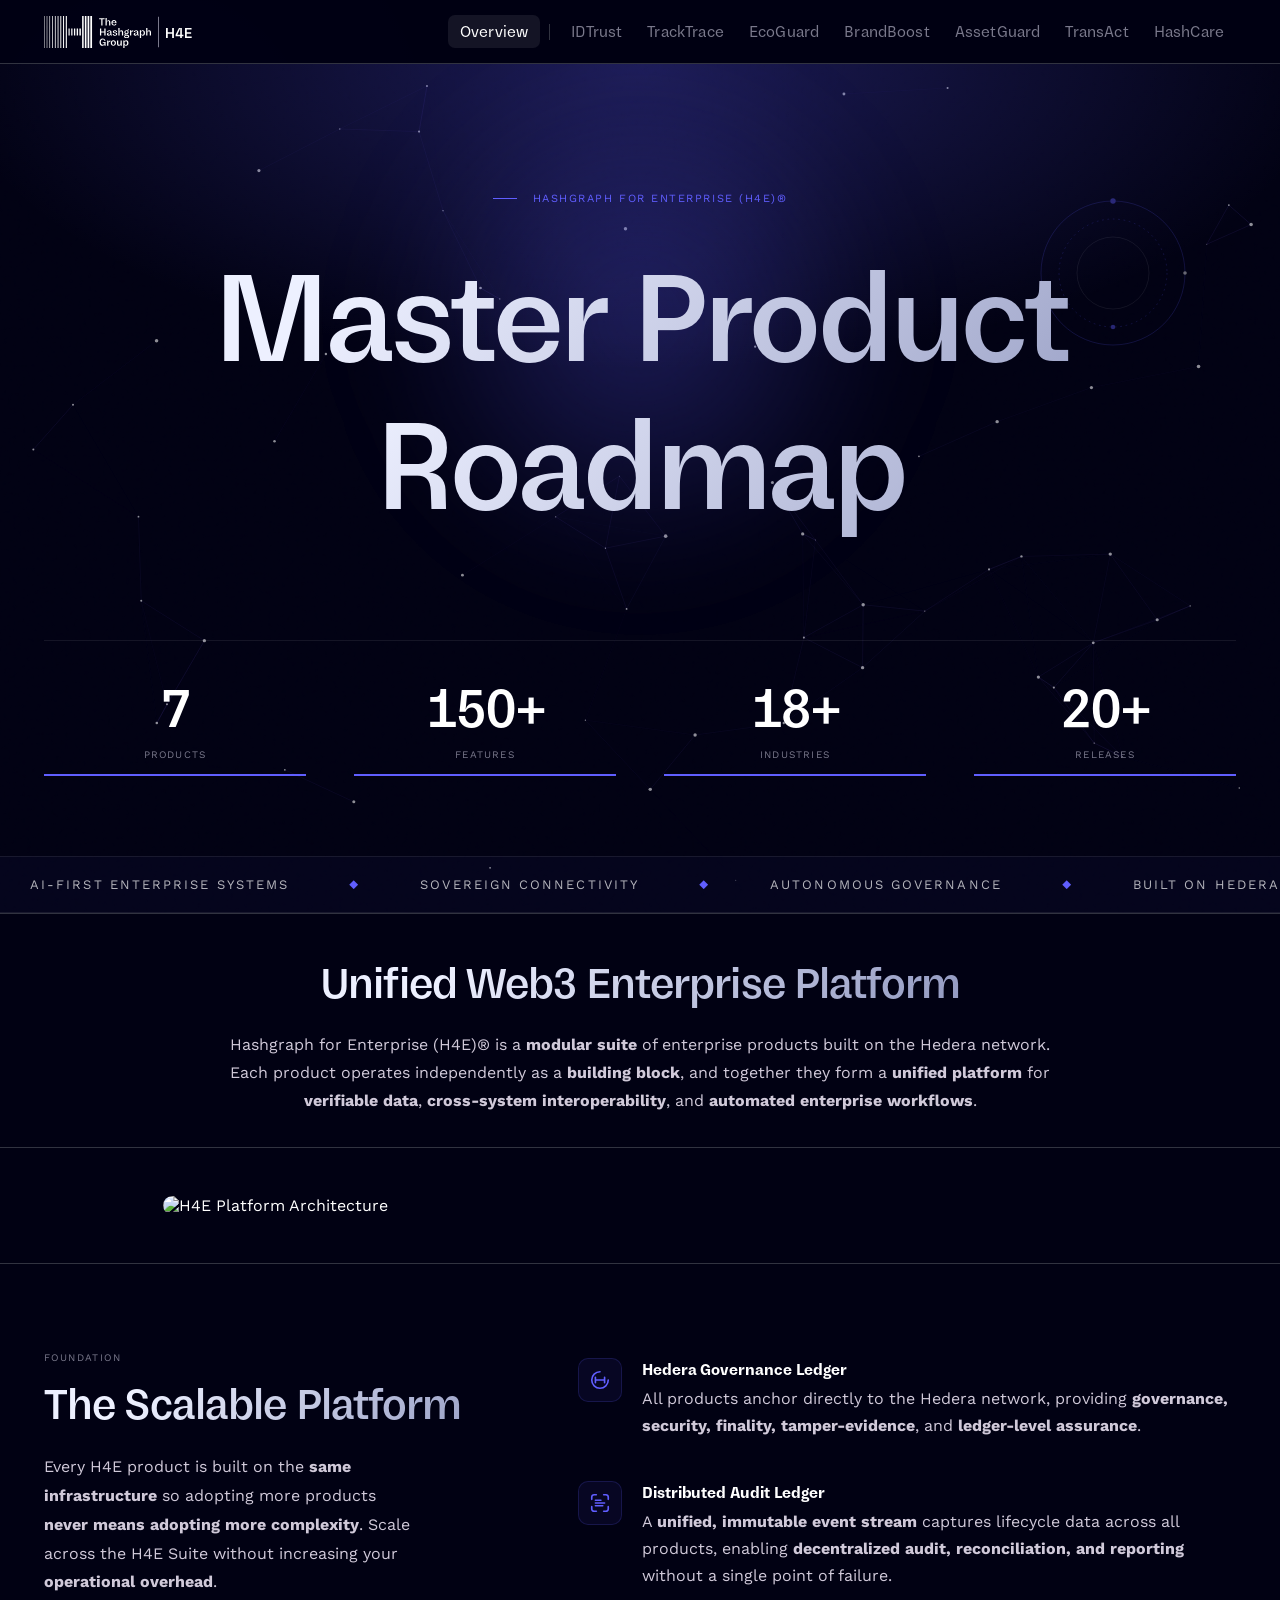
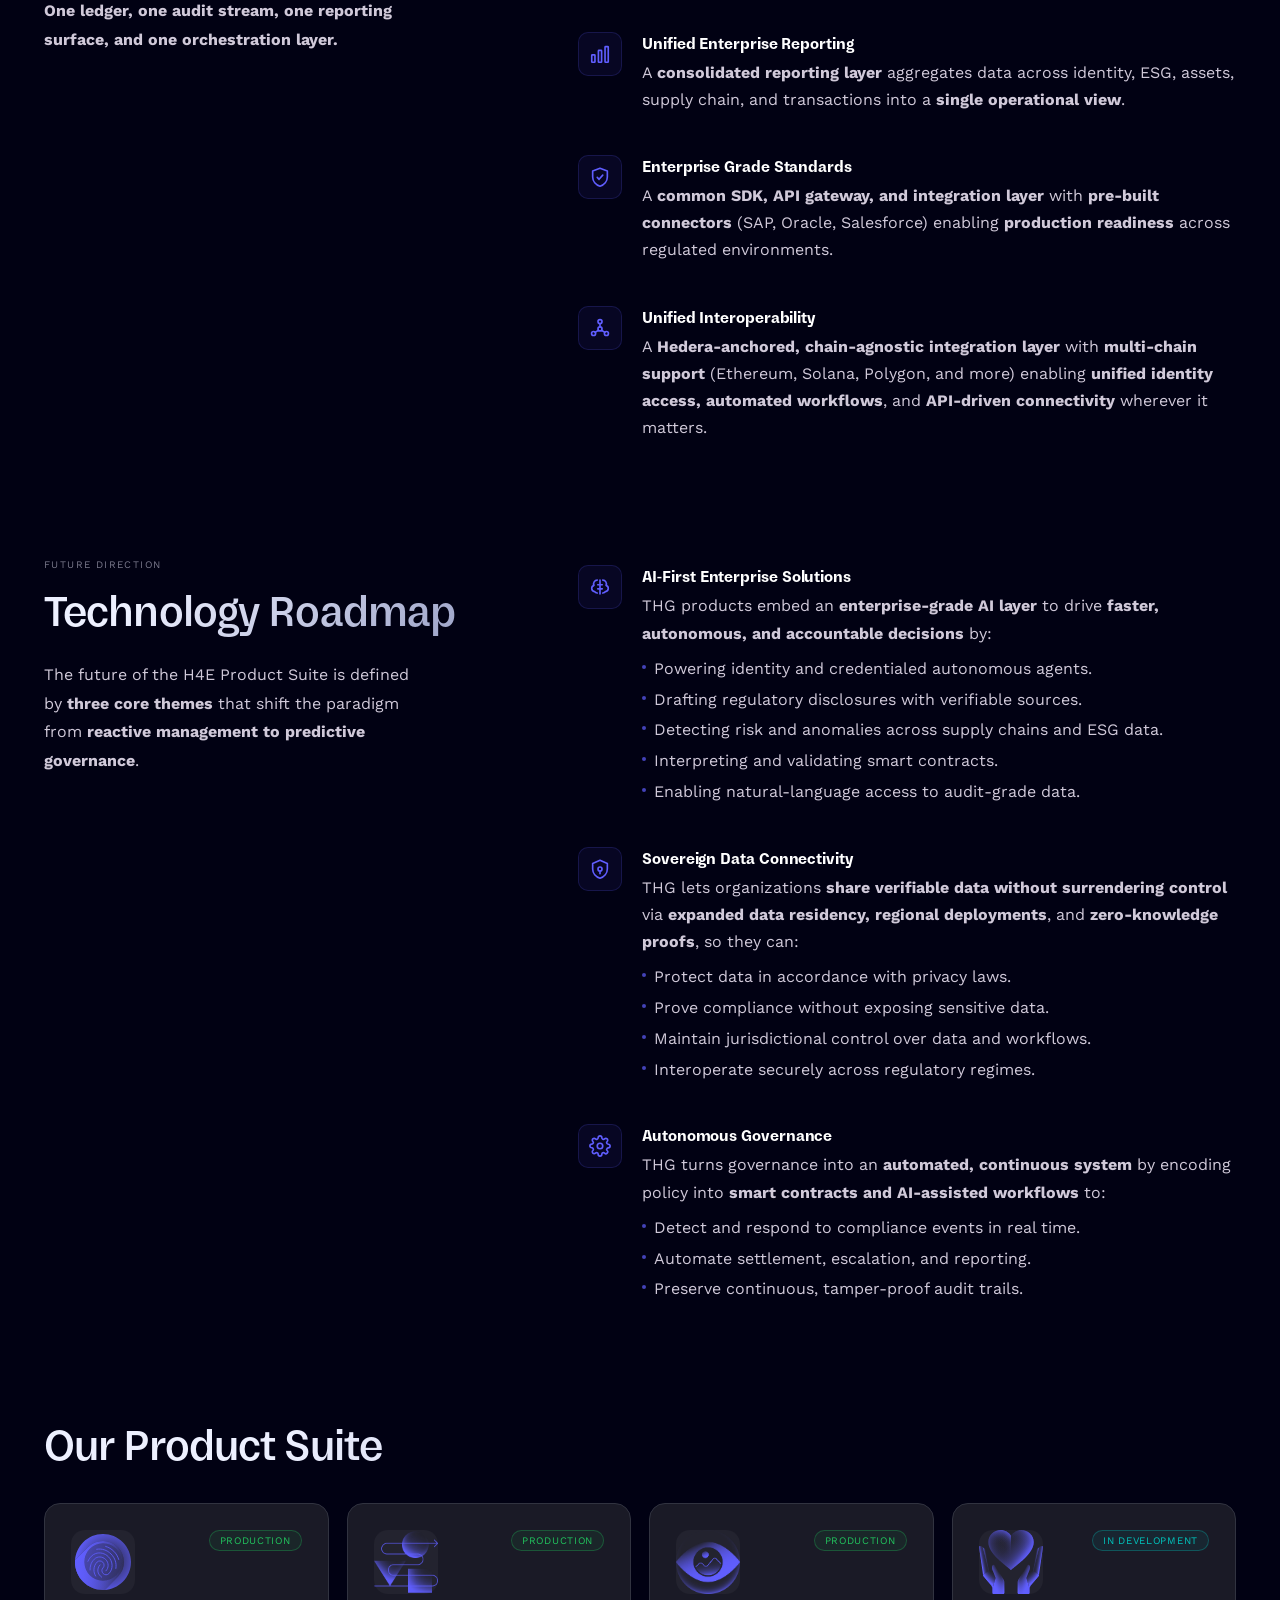
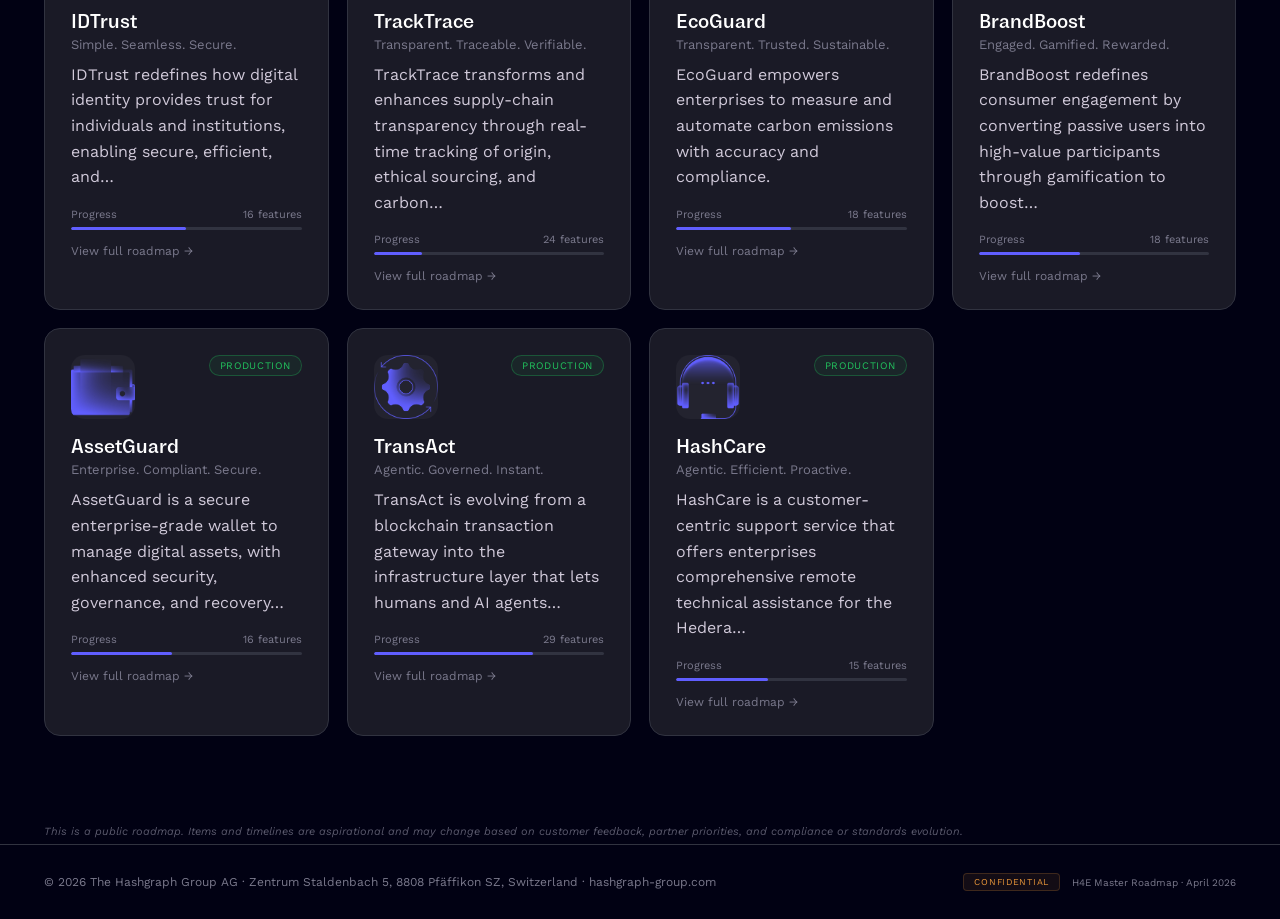
==== commit 1bb4c342: "Update index.html" ====
--- a/index.html
+++ b/index.html
@@ -1645,8 +1645,8 @@
           <svg viewBox="0 0 24 24" fill="none" stroke="currentColor" stroke-width="1.8" stroke-linecap="round" stroke-linejoin="round"><circle cx="12" cy="5" r="2.2"/><circle cx="5" cy="18" r="2.2"/><circle cx="19" cy="18" r="2.2"/><circle cx="12" cy="13" r="2.2"/><path d="M12 7.2v3.6M10.4 14.4l-3.8 2.4M13.6 14.4l3.8 2.4"/></svg>
         </div>
         <div class="ili-content">
-          <div class="ili-title">Ecosystem Interoperability</div>
-          <div class="ili-desc"><strong>Cross-product integration</strong> enables <strong>unified identity access, automated workflows</strong>, and <strong>API-driven connectivity</strong> across internal systems and external partners.</div>
+          <div class="ili-title">Unified Interoperability</div>
+          <div class="ili-desc">A <strong>Hedera-anchored, chain-agnostic integration layer</strong> with <strong>multi-chain support</strong> (Ethereum, Solana, Polygon, and more) enabling <strong>unified identity access, automated workflows</strong>, and <strong>API-driven connectivity</strong> wherever it matters.</div>
         </div>
       </div>
     </div>
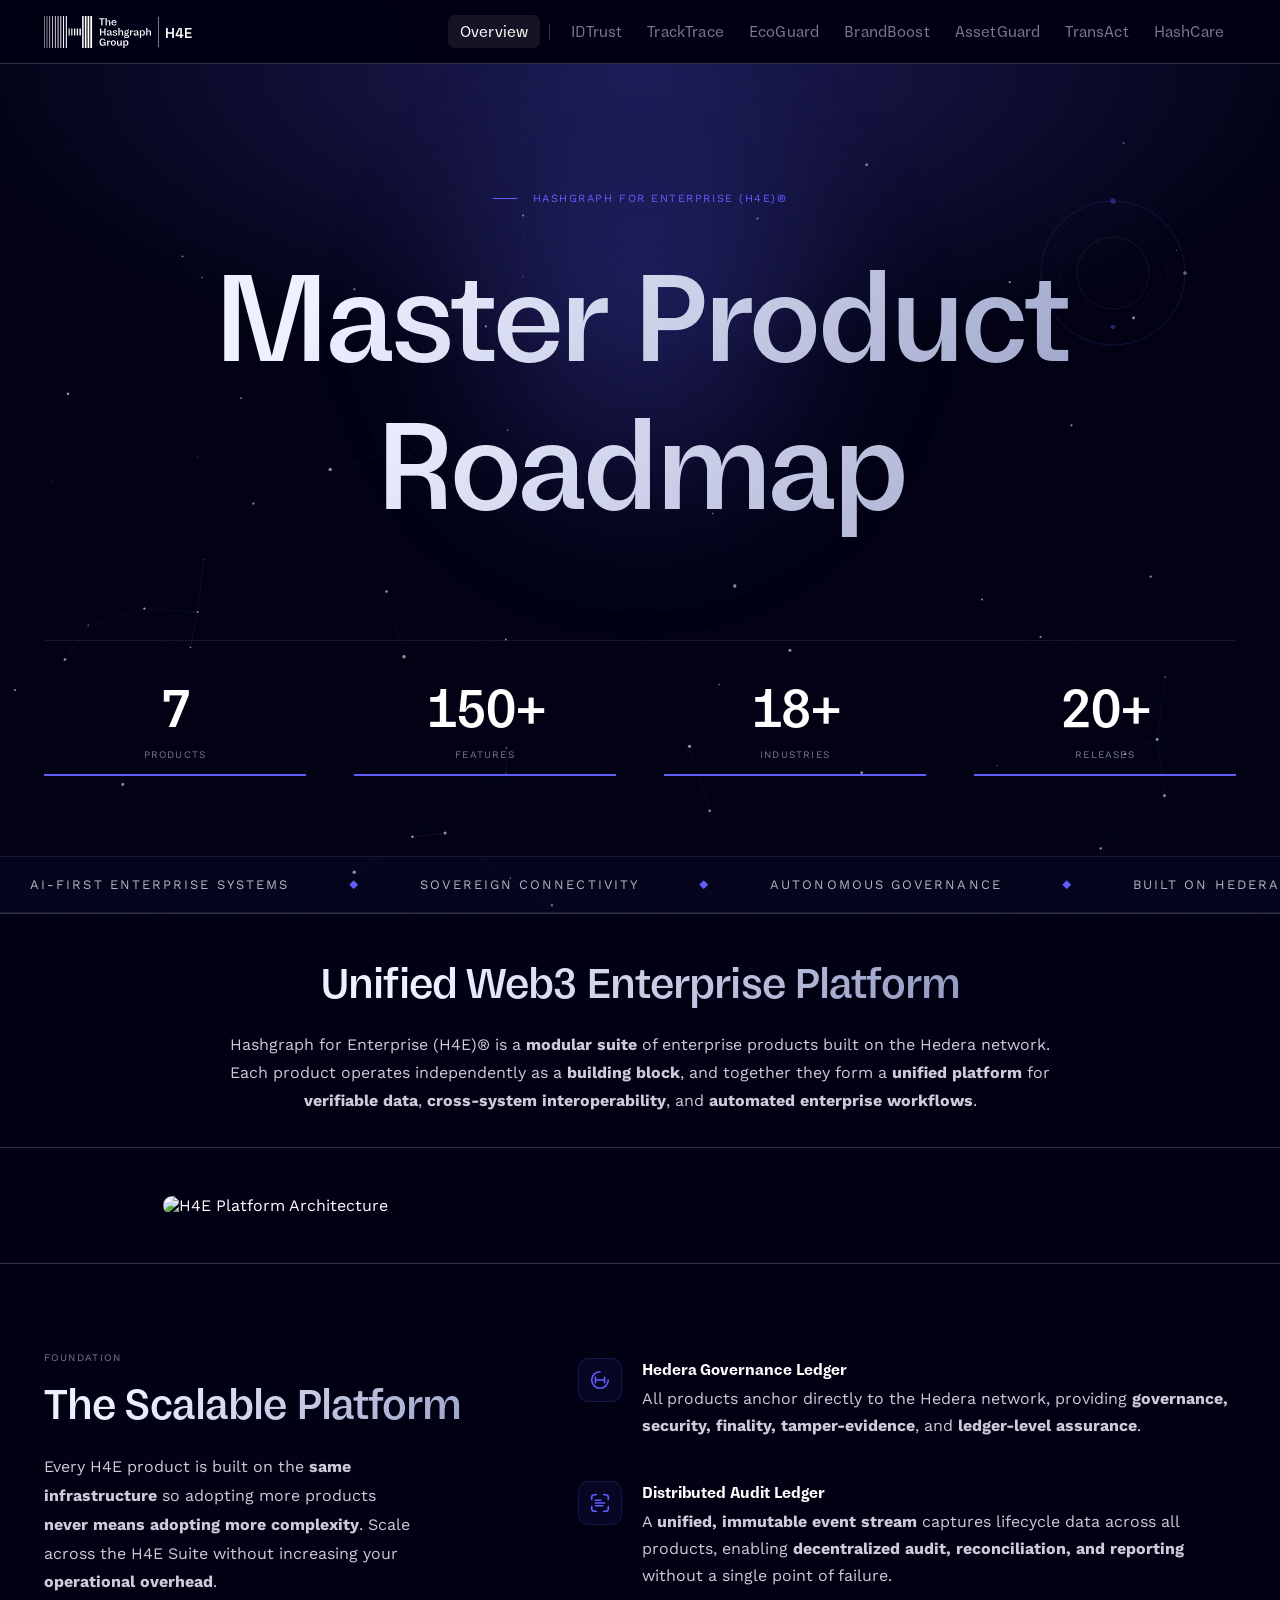
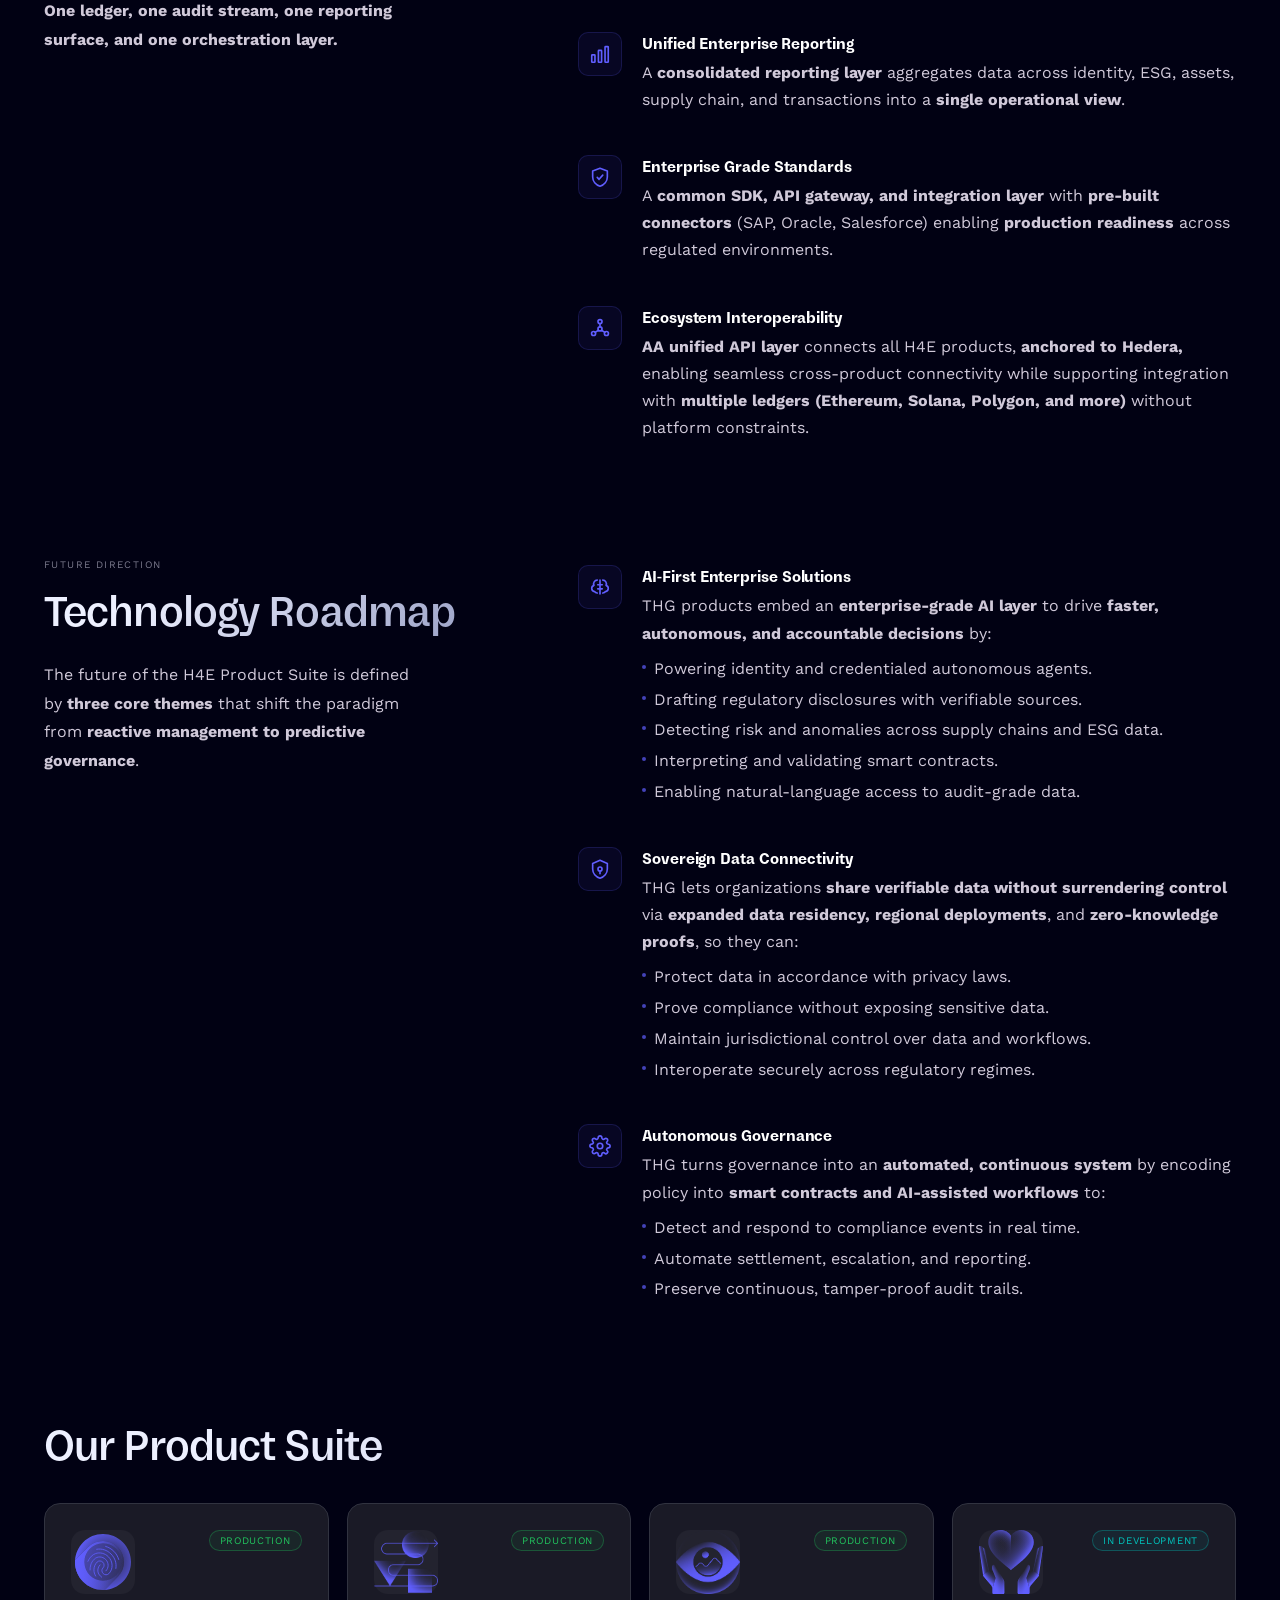
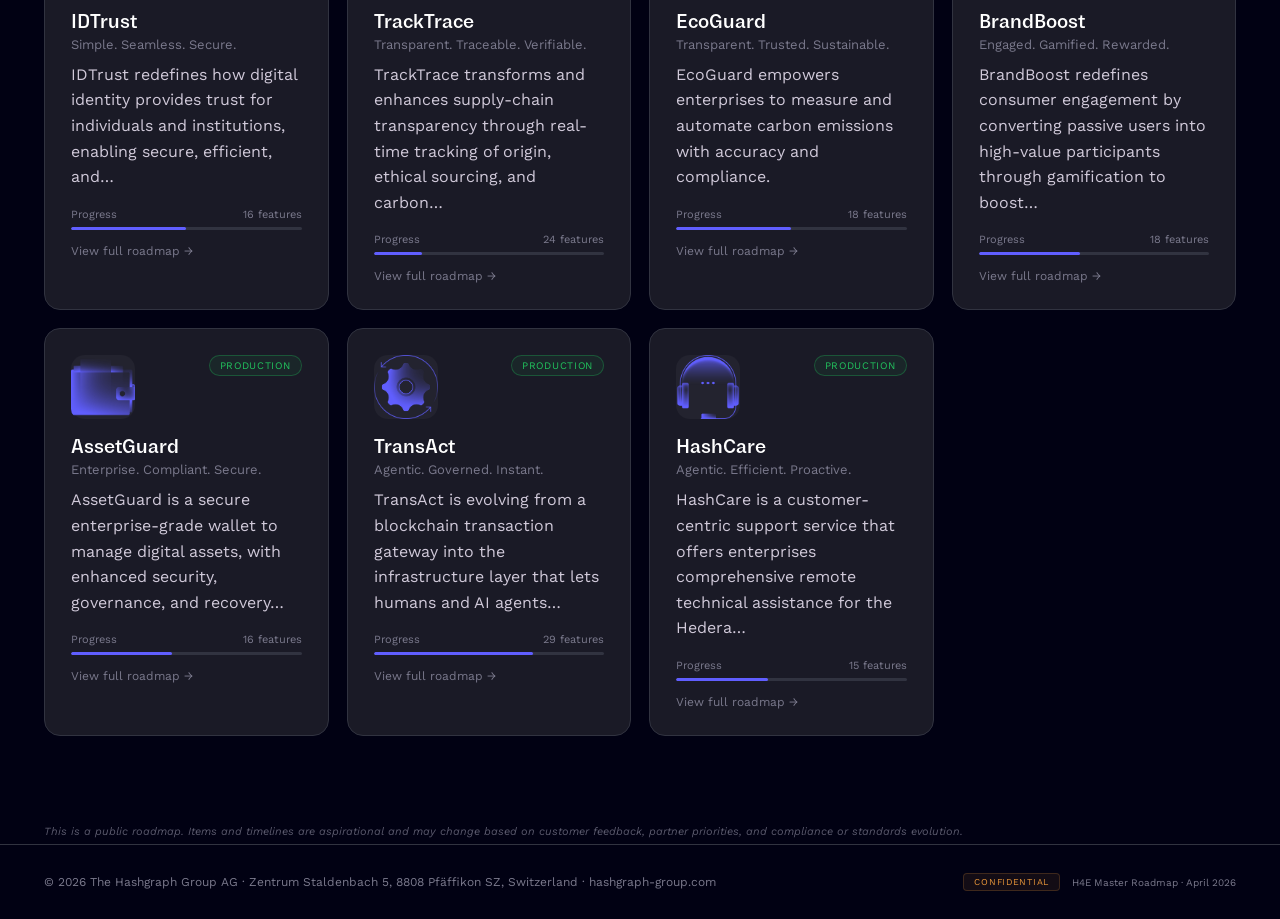
==== commit ddb02f2d: "Update index.html" ====
--- a/index.html
+++ b/index.html
@@ -1645,8 +1645,8 @@
           <svg viewBox="0 0 24 24" fill="none" stroke="currentColor" stroke-width="1.8" stroke-linecap="round" stroke-linejoin="round"><circle cx="12" cy="5" r="2.2"/><circle cx="5" cy="18" r="2.2"/><circle cx="19" cy="18" r="2.2"/><circle cx="12" cy="13" r="2.2"/><path d="M12 7.2v3.6M10.4 14.4l-3.8 2.4M13.6 14.4l3.8 2.4"/></svg>
         </div>
         <div class="ili-content">
-          <div class="ili-title">Unified Interoperability</div>
-          <div class="ili-desc">A <strong>Hedera-anchored, chain-agnostic integration layer</strong> with <strong>multi-chain support</strong> (Ethereum, Solana, Polygon, and more) enabling <strong>unified identity access, automated workflows</strong>, and <strong>API-driven connectivity</strong> wherever it matters.</div>
+          <div class="ili-title">Ecosystem Interoperability</div>
+          <div class="ili-desc"><strong>AA unified API layer</strong> connects all H4E products, <strong>anchored to Hedera,</strong> enabling seamless cross-product connectivity while supporting integration with <strong>multiple ledgers (Ethereum, Solana, Polygon, and more)</strong> without platform constraints.</div>
         </div>
       </div>
     </div>
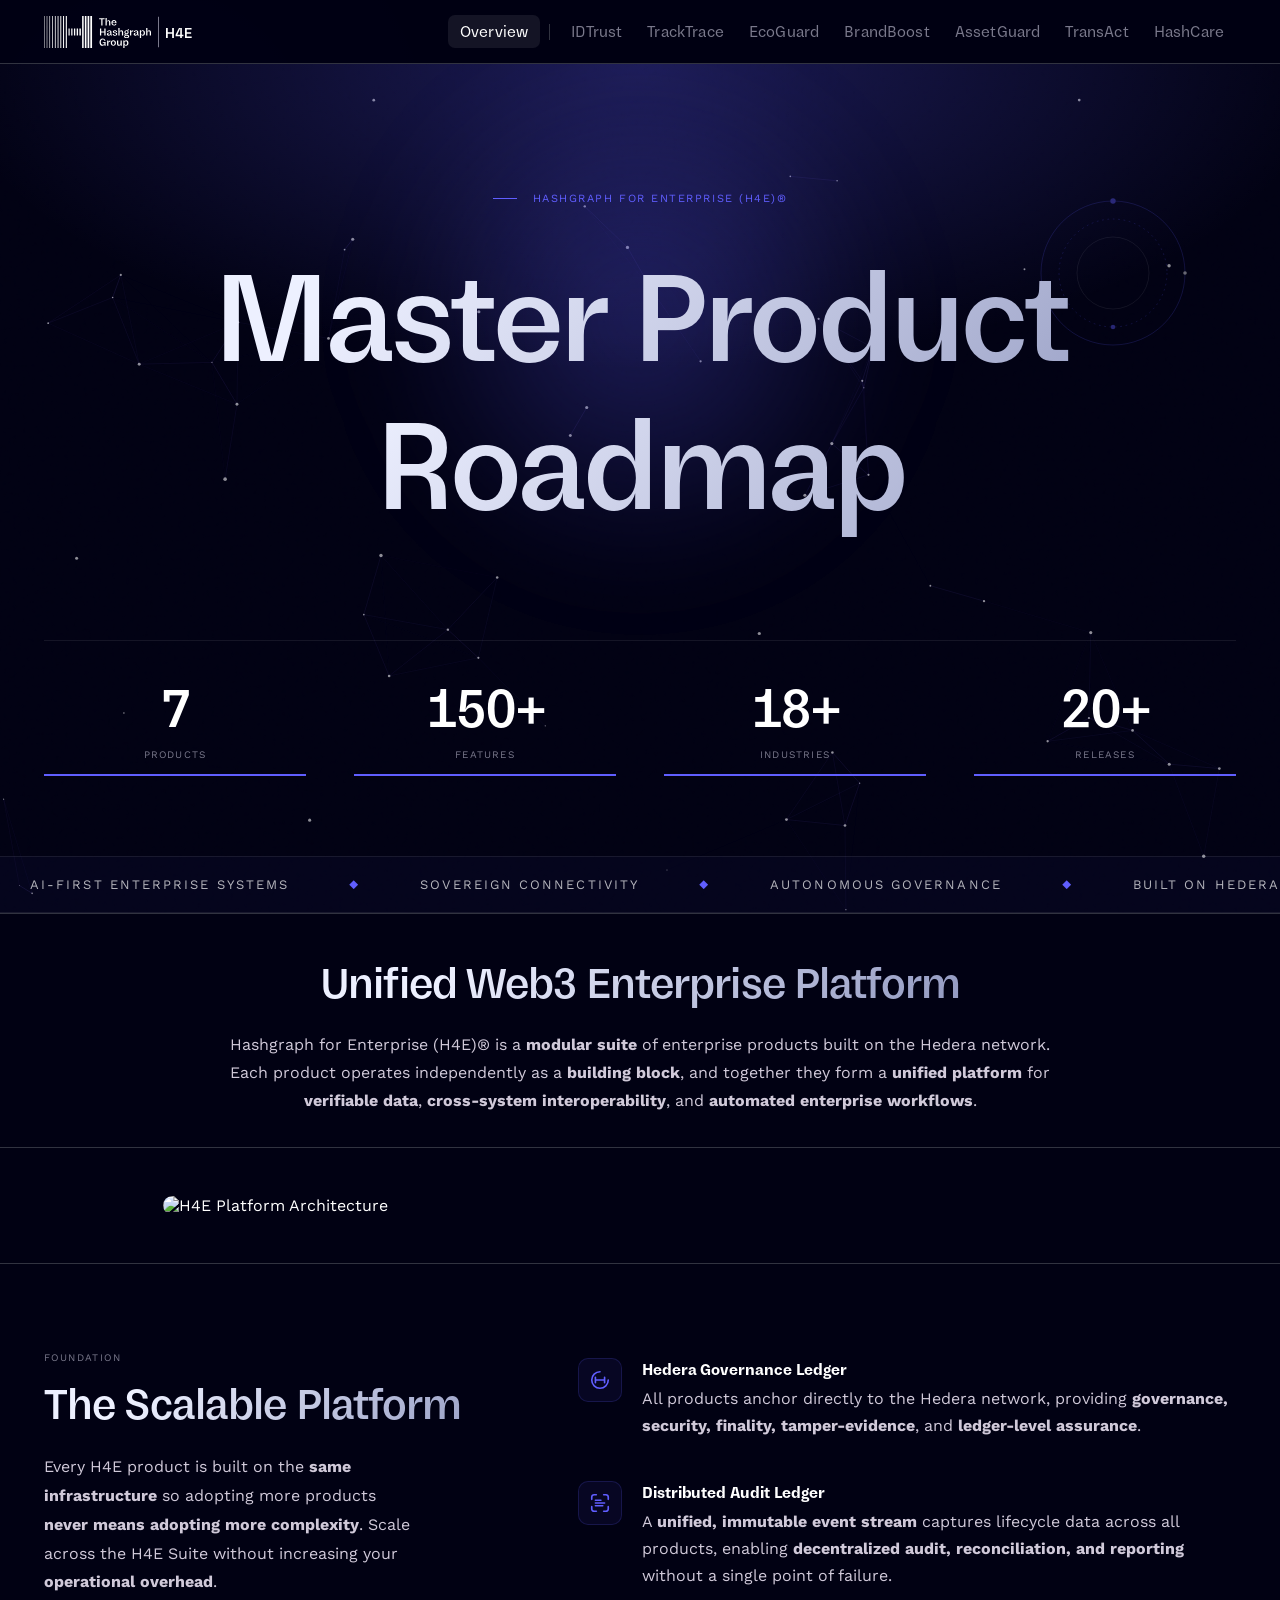
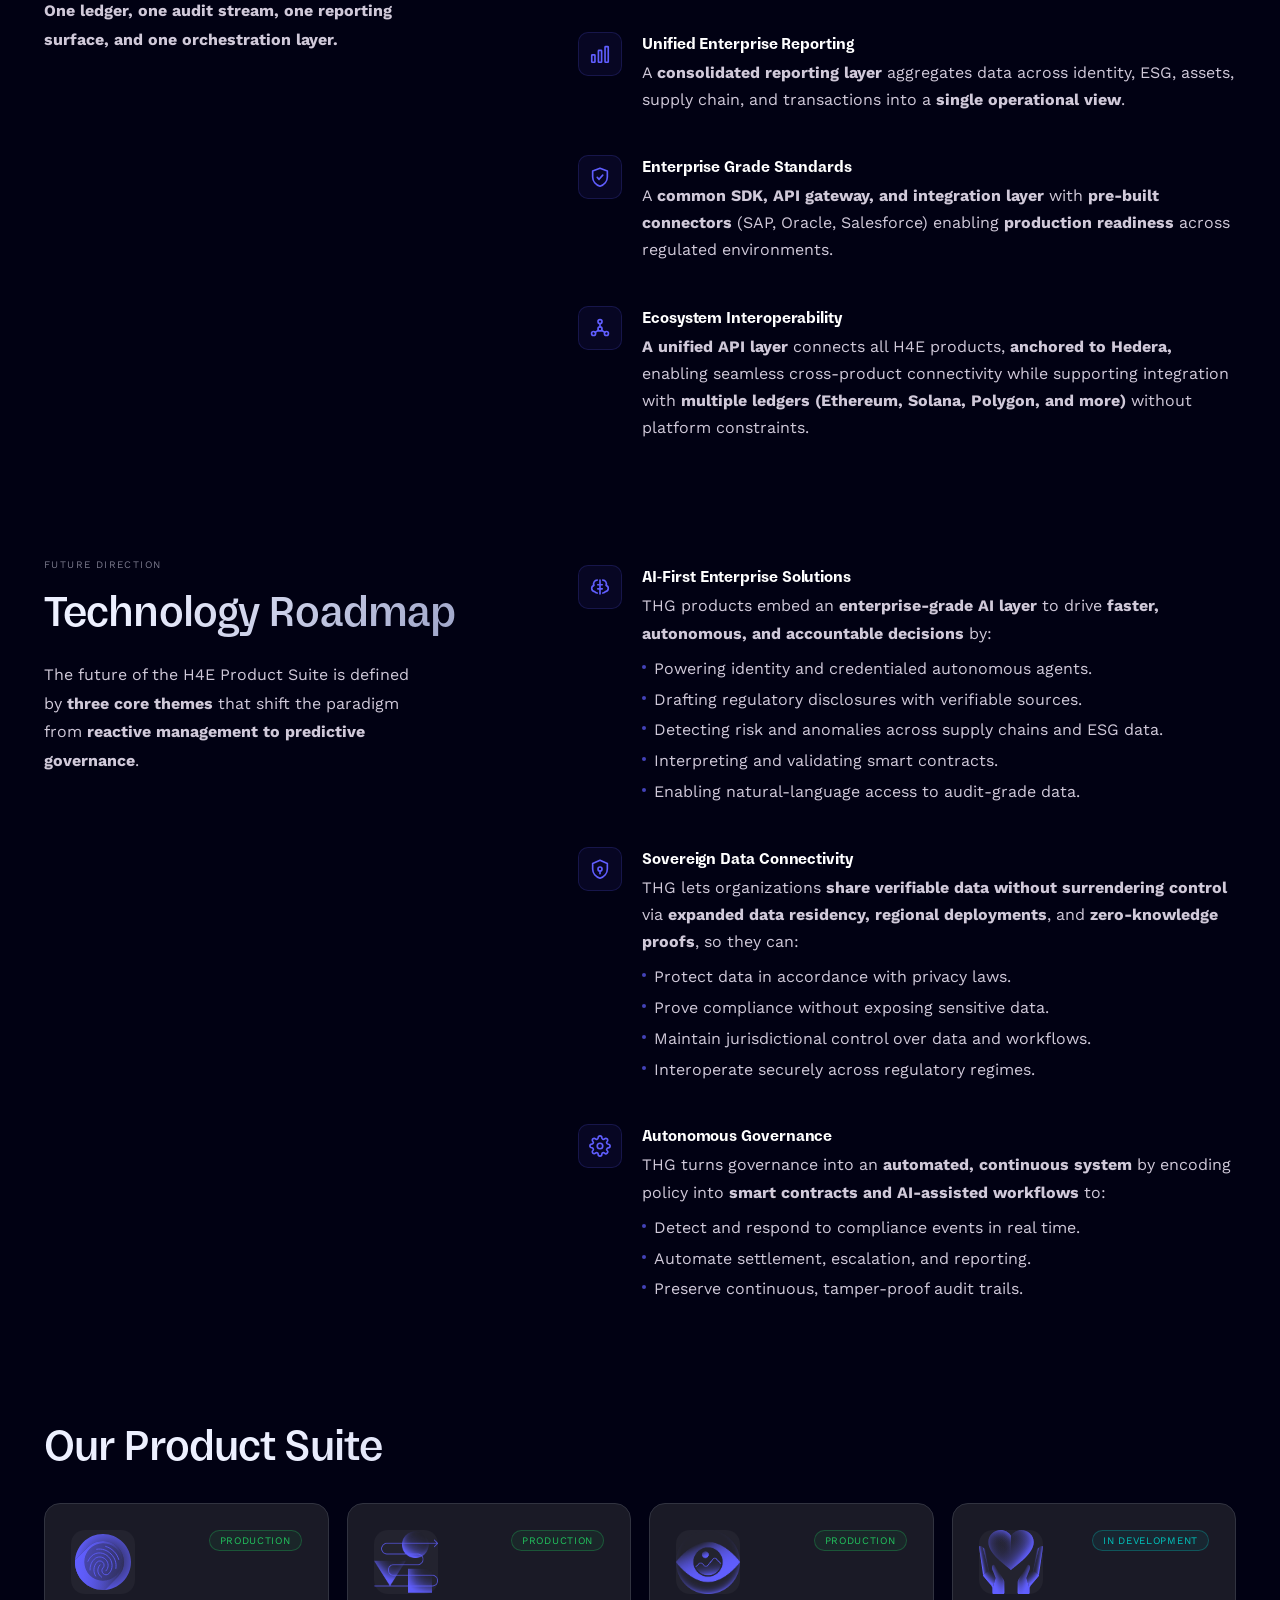
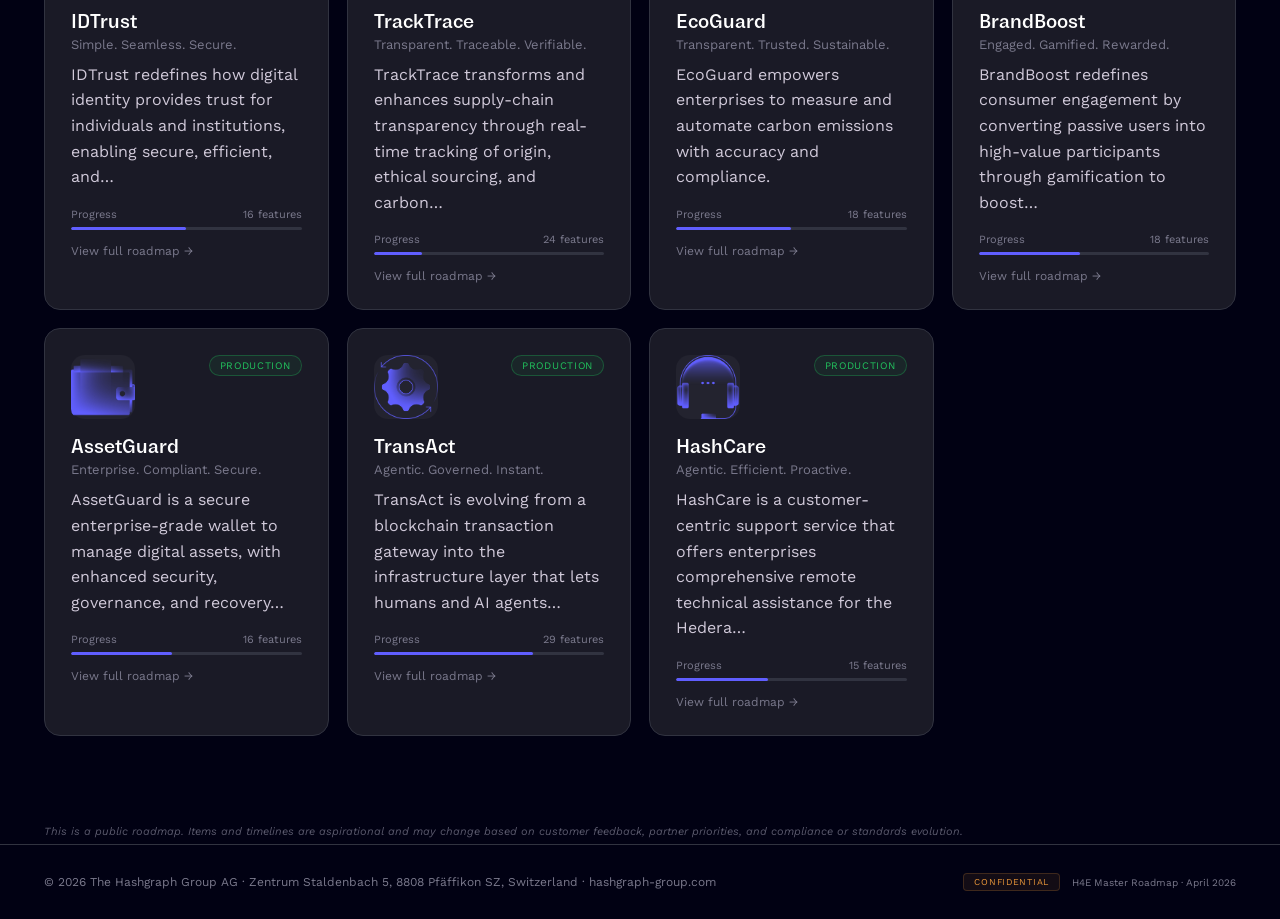
==== commit cdaa98e7: "Fix typo in Ecosystem Interoperability description" ====
--- a/index.html
+++ b/index.html
@@ -1646,7 +1646,7 @@
         </div>
         <div class="ili-content">
           <div class="ili-title">Ecosystem Interoperability</div>
-          <div class="ili-desc"><strong>AA unified API layer</strong> connects all H4E products, <strong>anchored to Hedera,</strong> enabling seamless cross-product connectivity while supporting integration with <strong>multiple ledgers (Ethereum, Solana, Polygon, and more)</strong> without platform constraints.</div>
+          <div class="ili-desc"><strong>A unified API layer</strong> connects all H4E products, <strong>anchored to Hedera,</strong> enabling seamless cross-product connectivity while supporting integration with <strong>multiple ledgers (Ethereum, Solana, Polygon, and more)</strong> without platform constraints.</div>
         </div>
       </div>
     </div>
